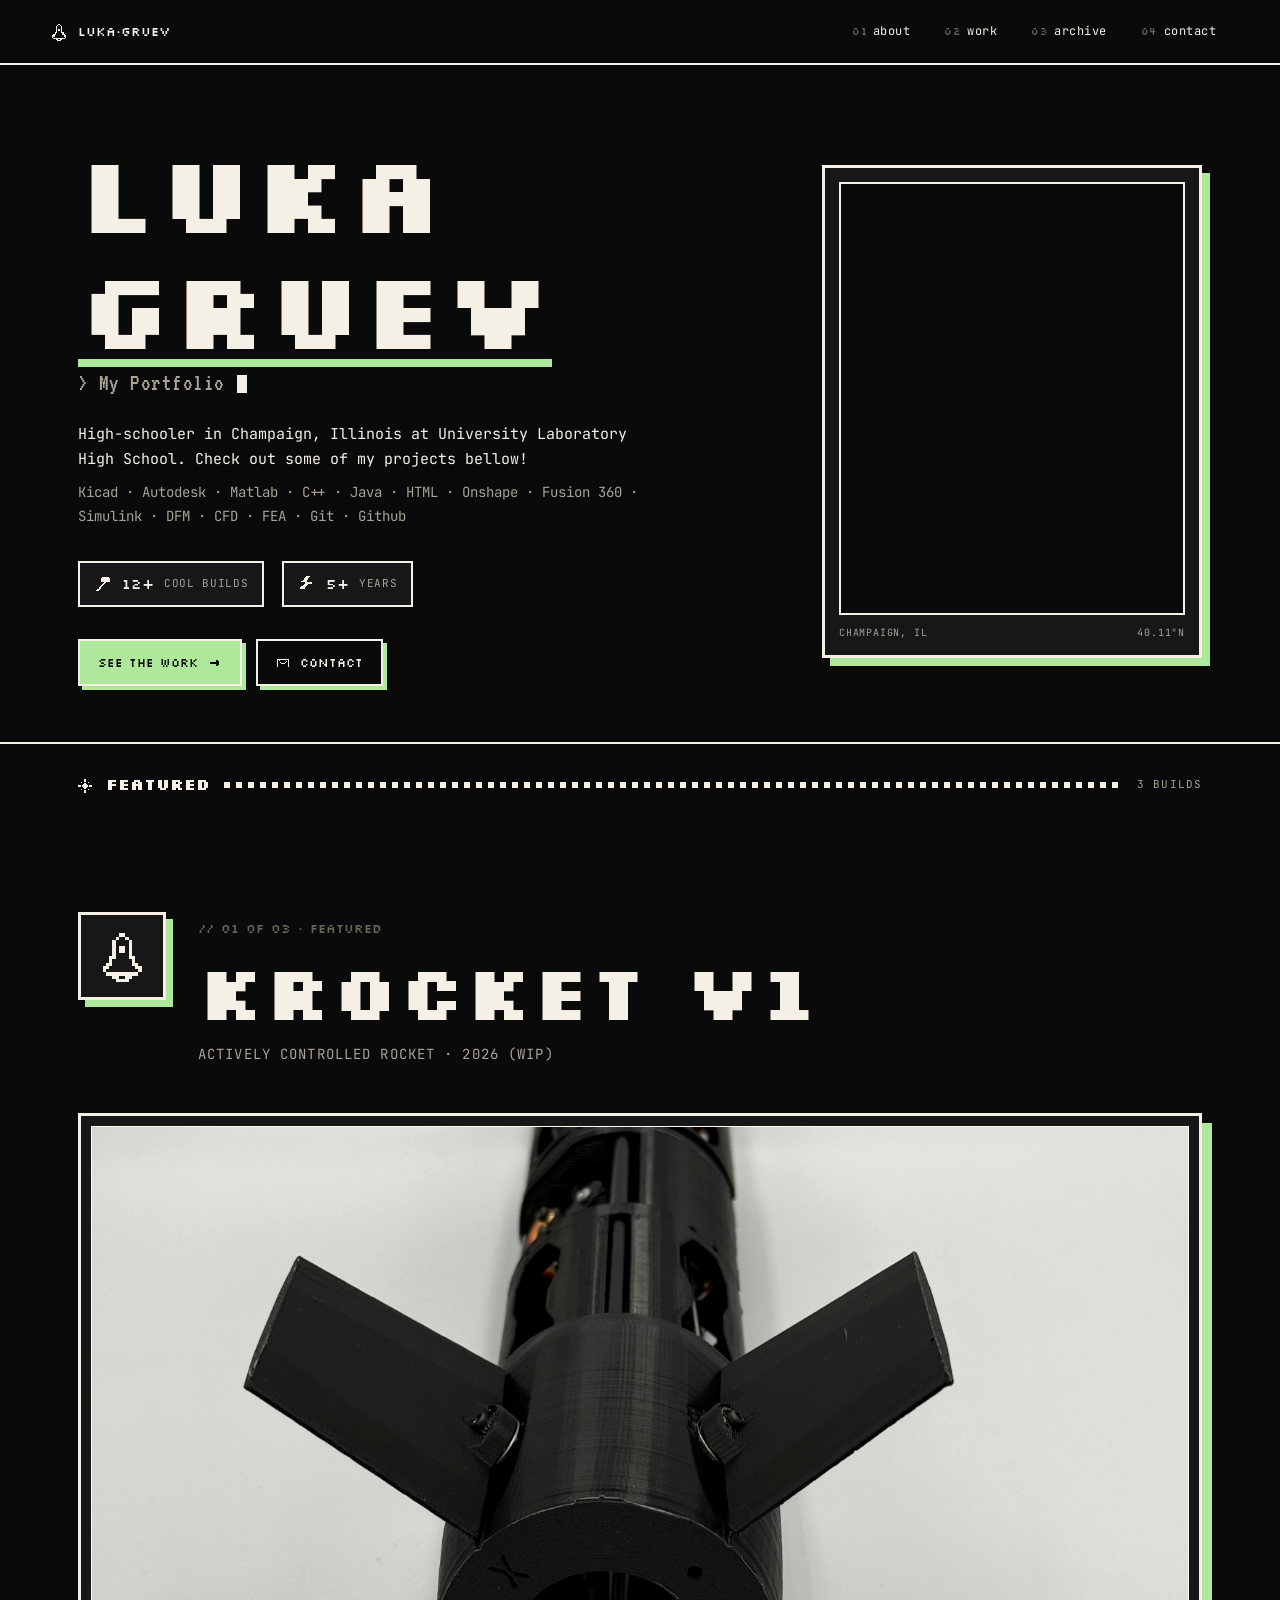
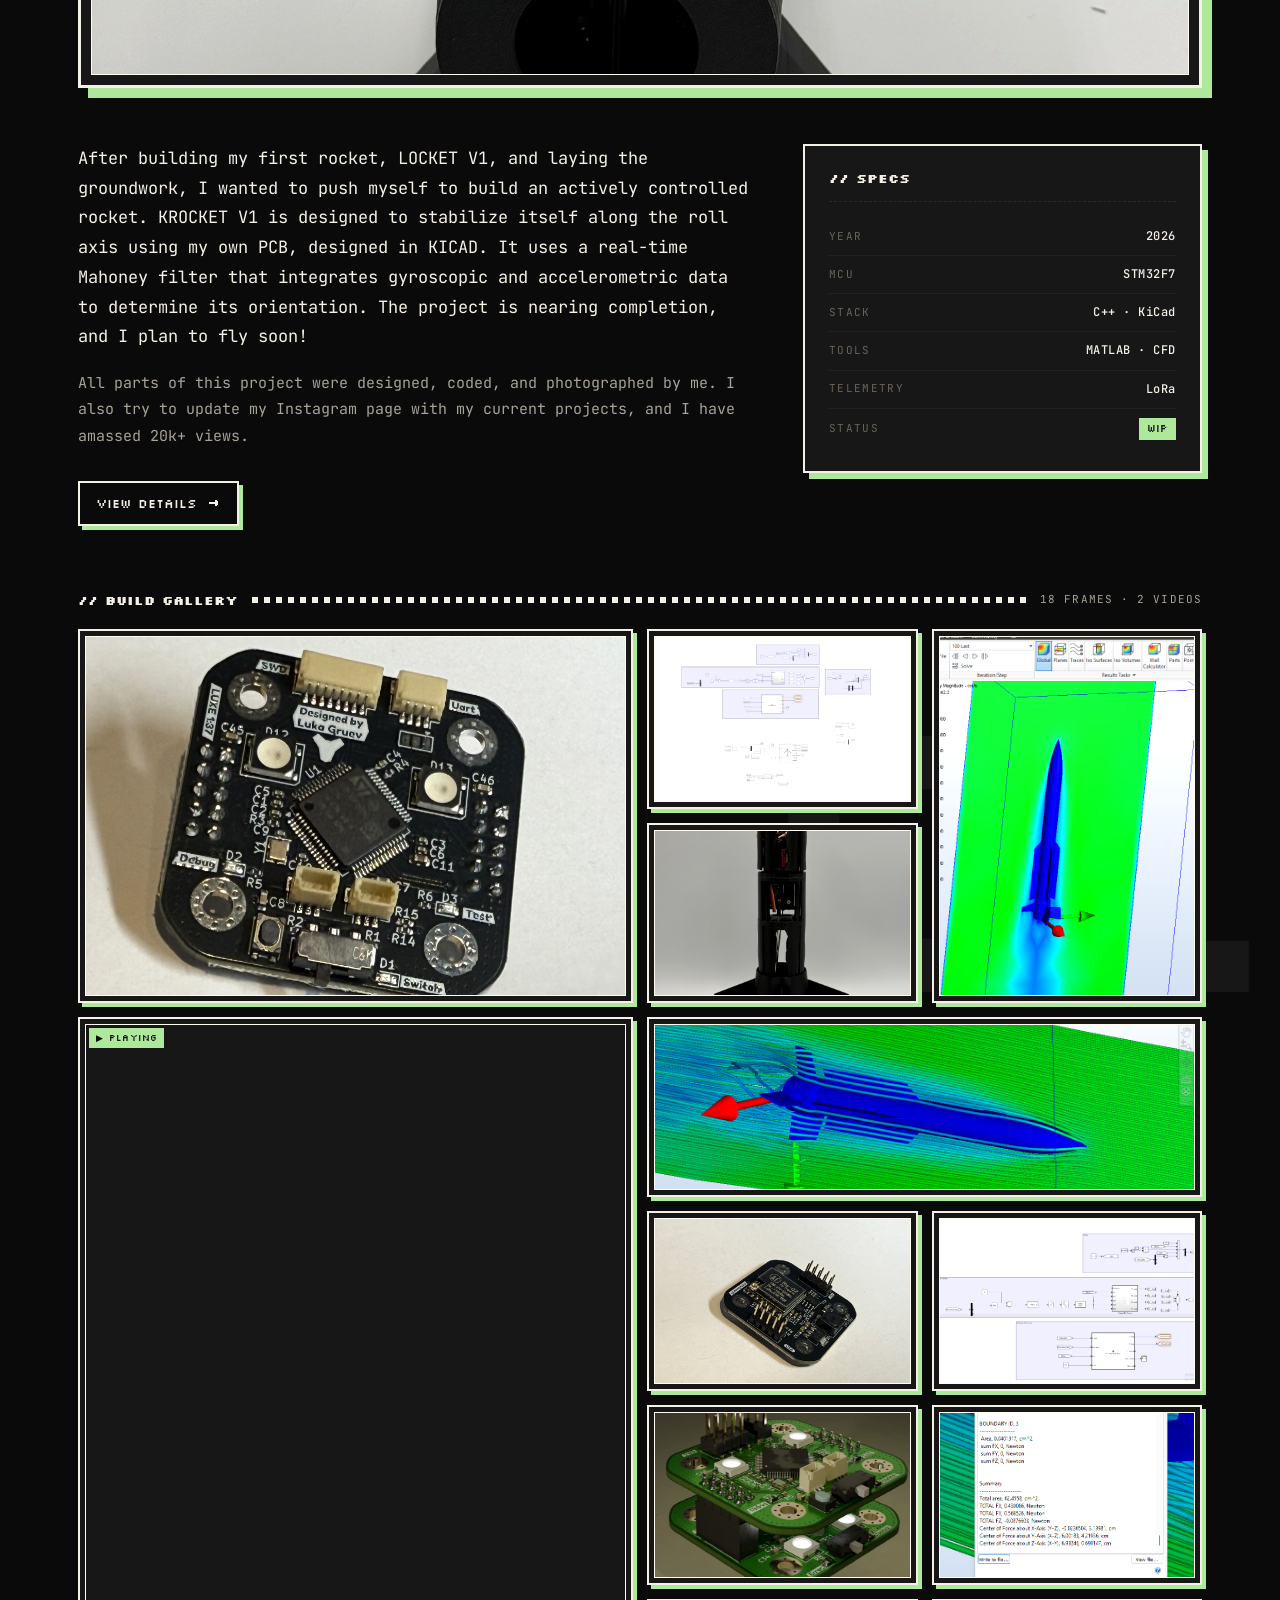
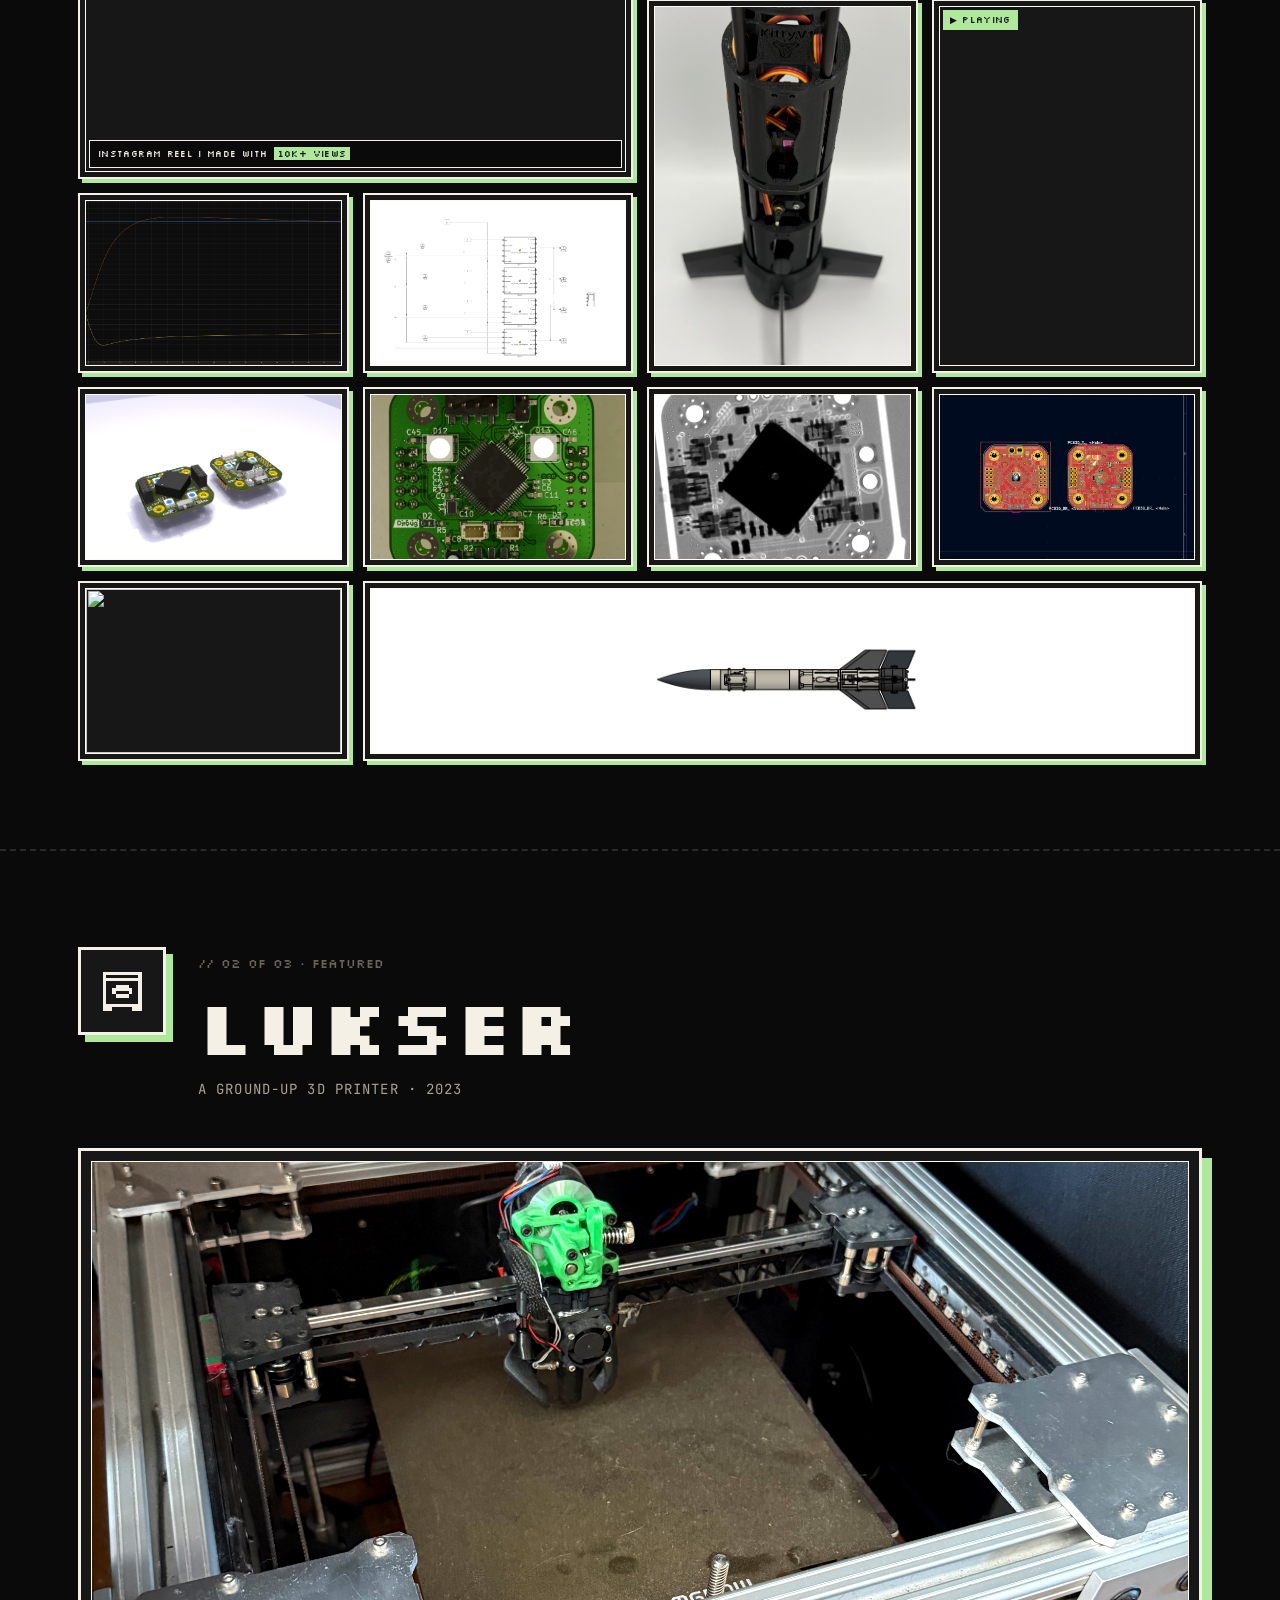
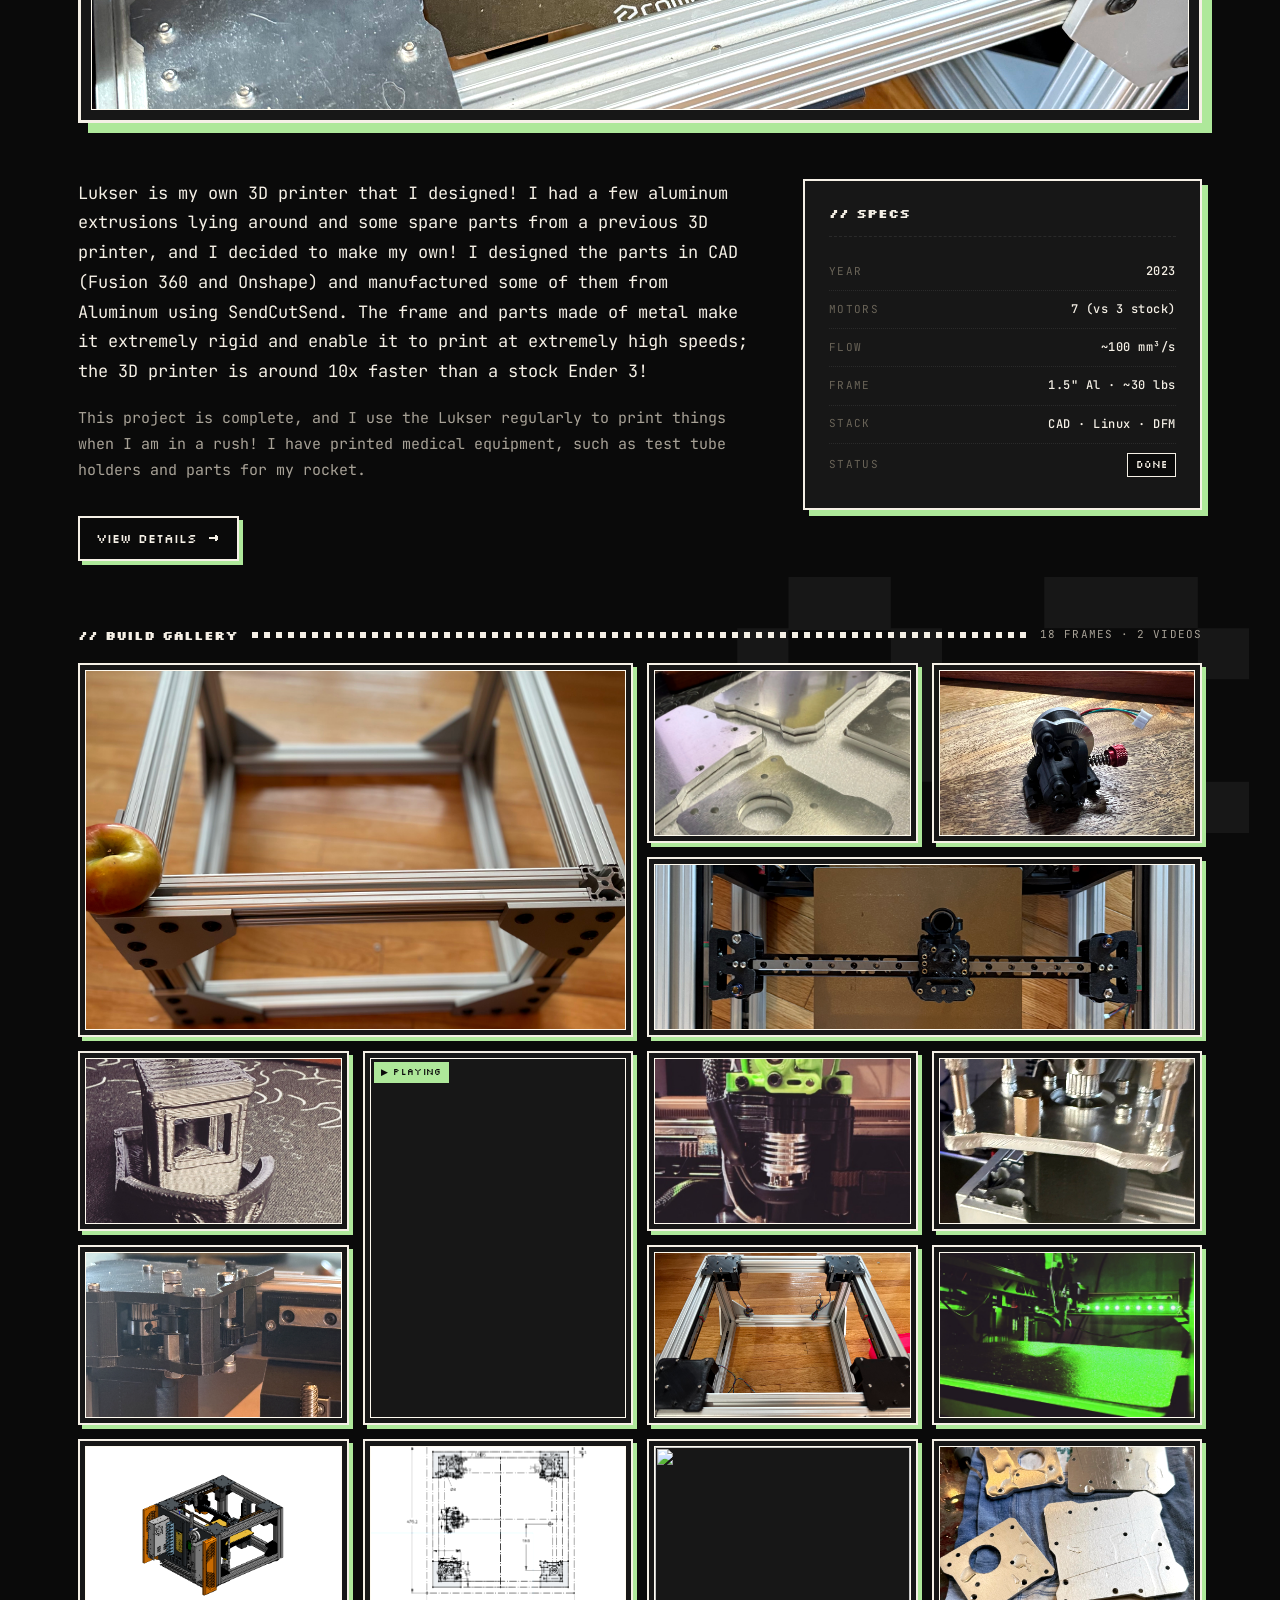
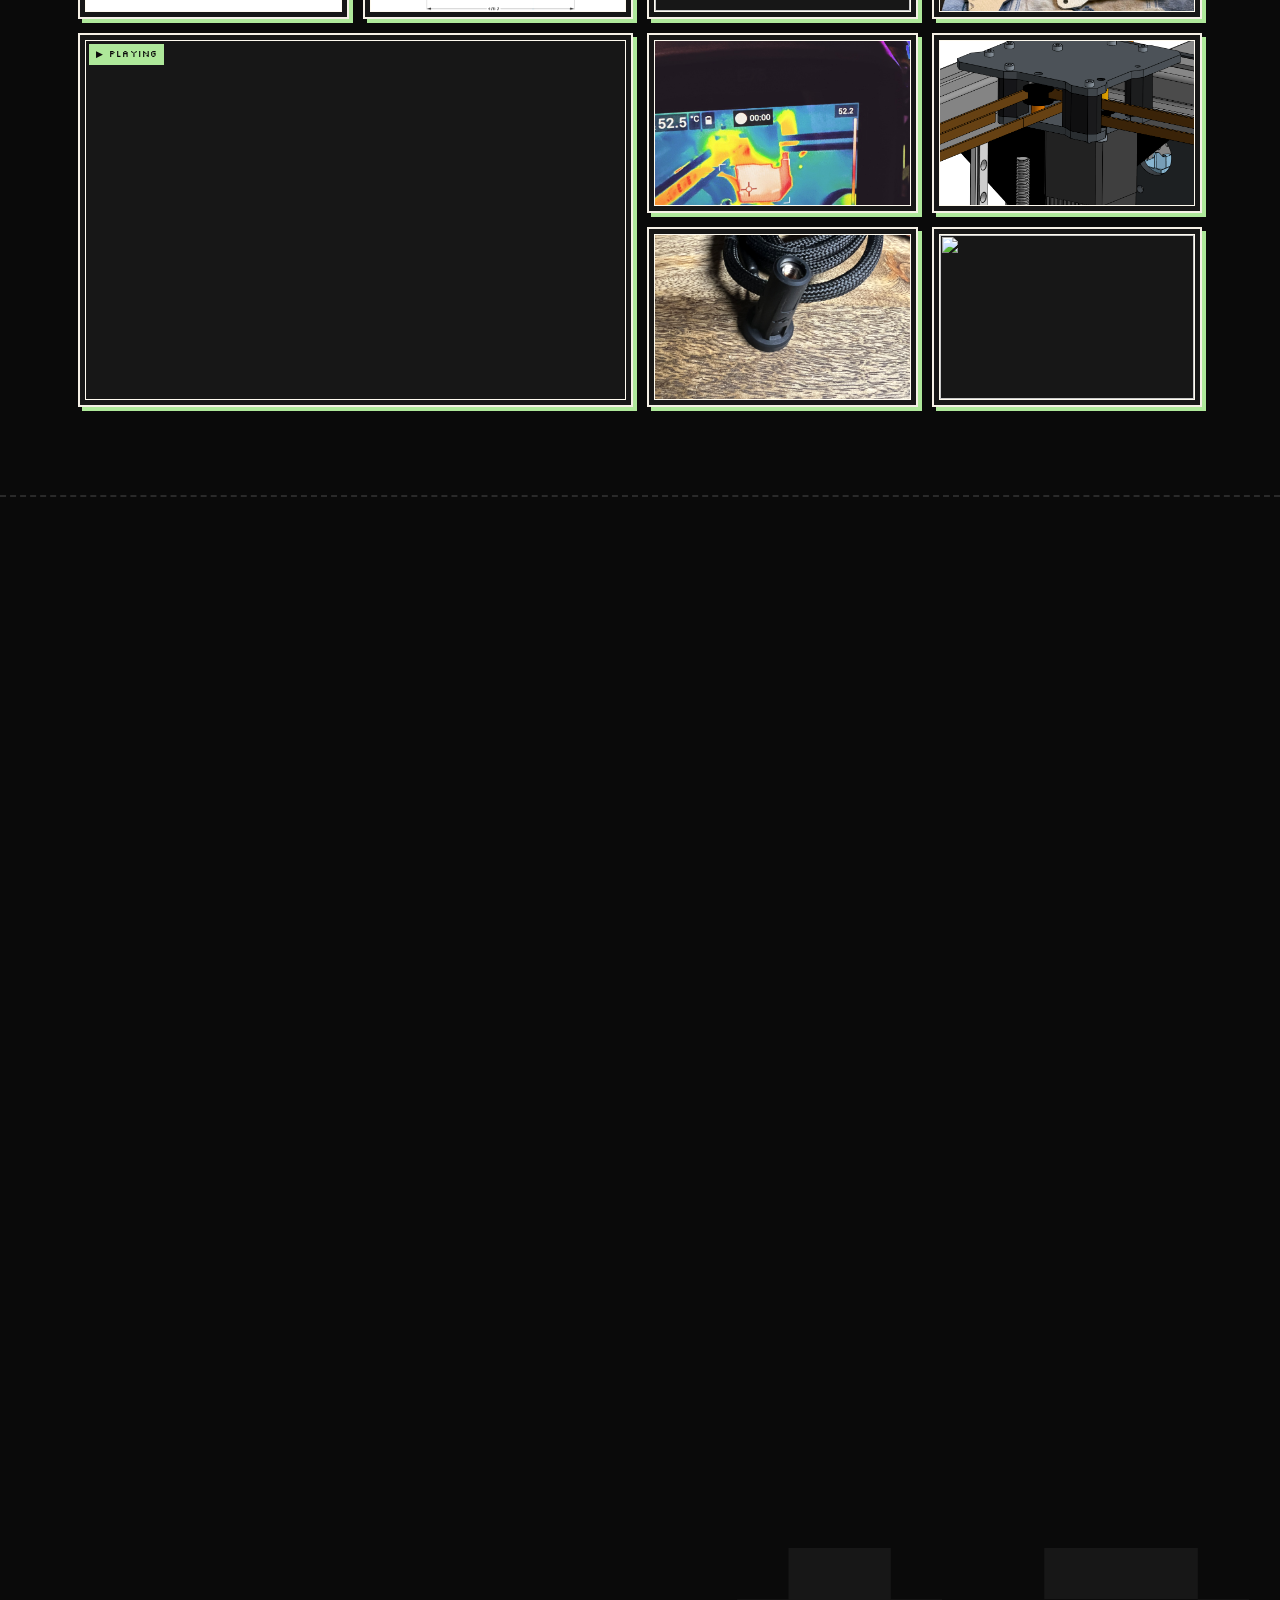
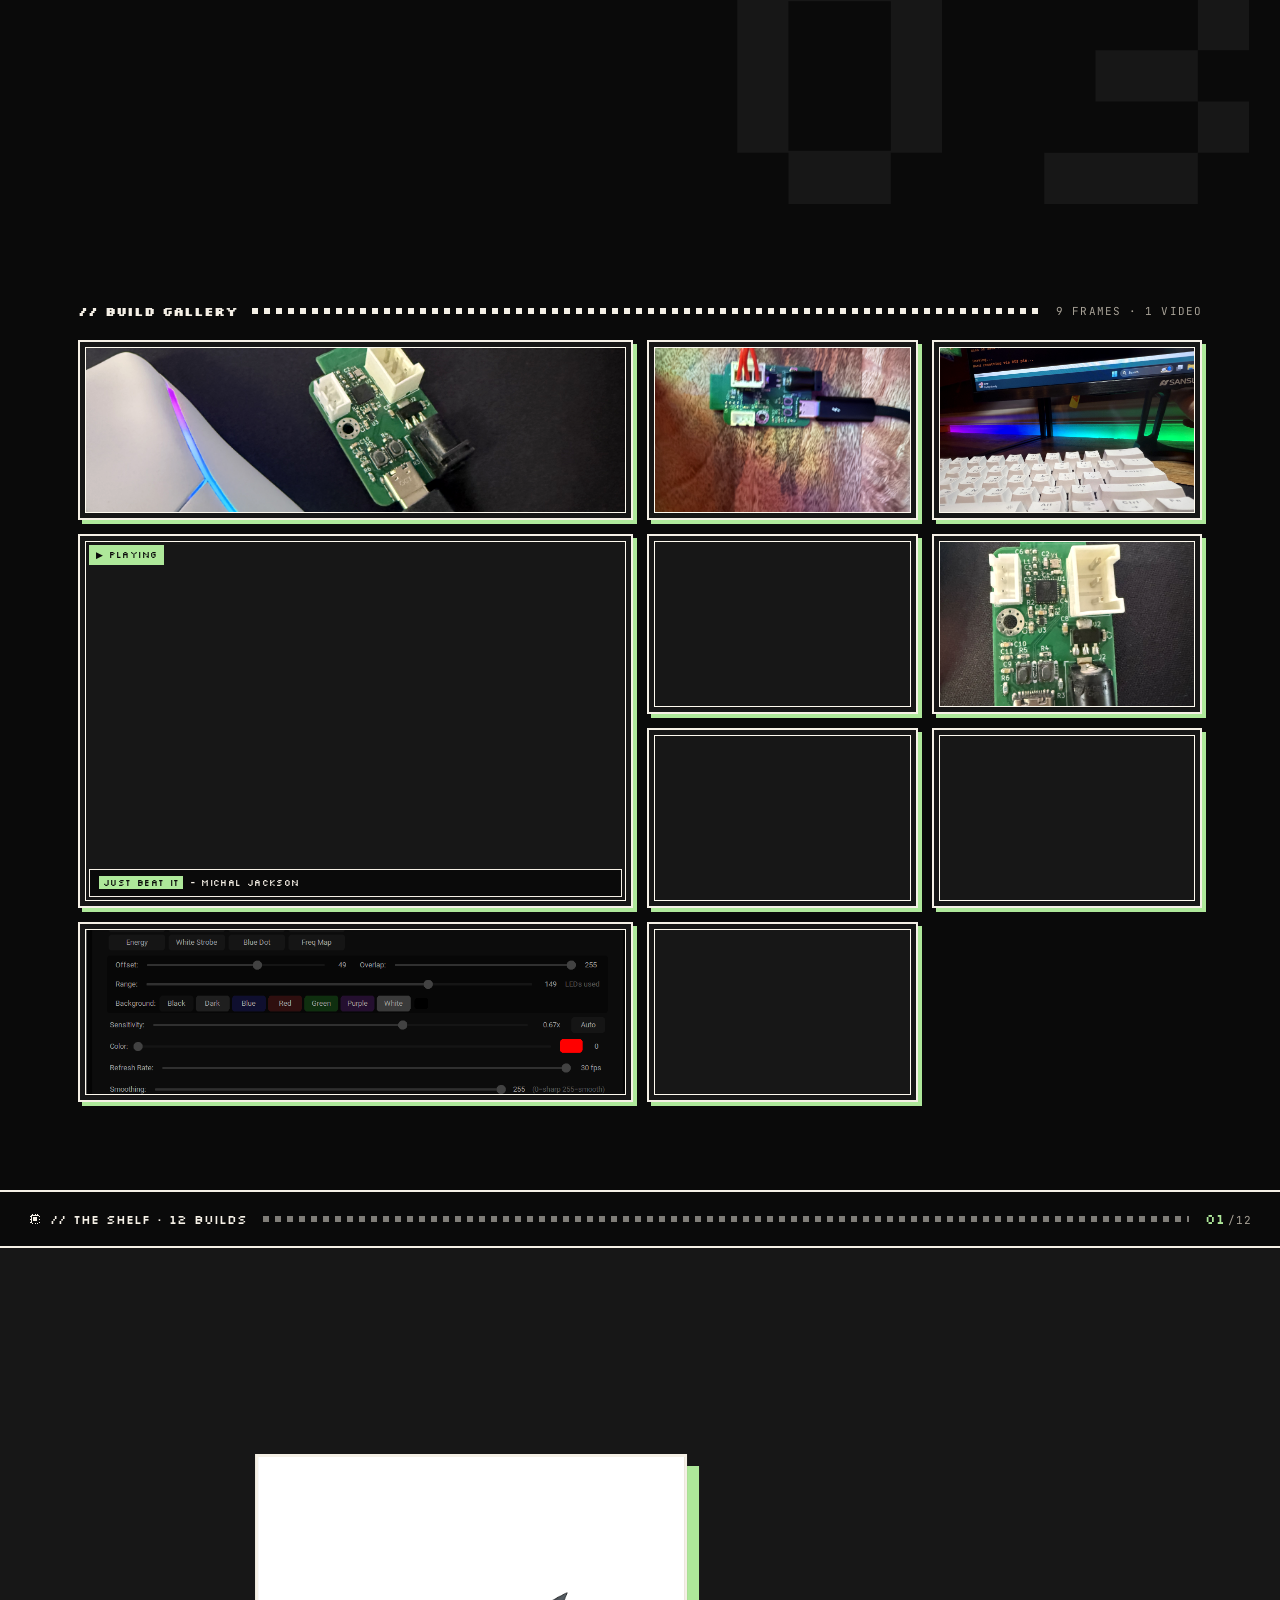
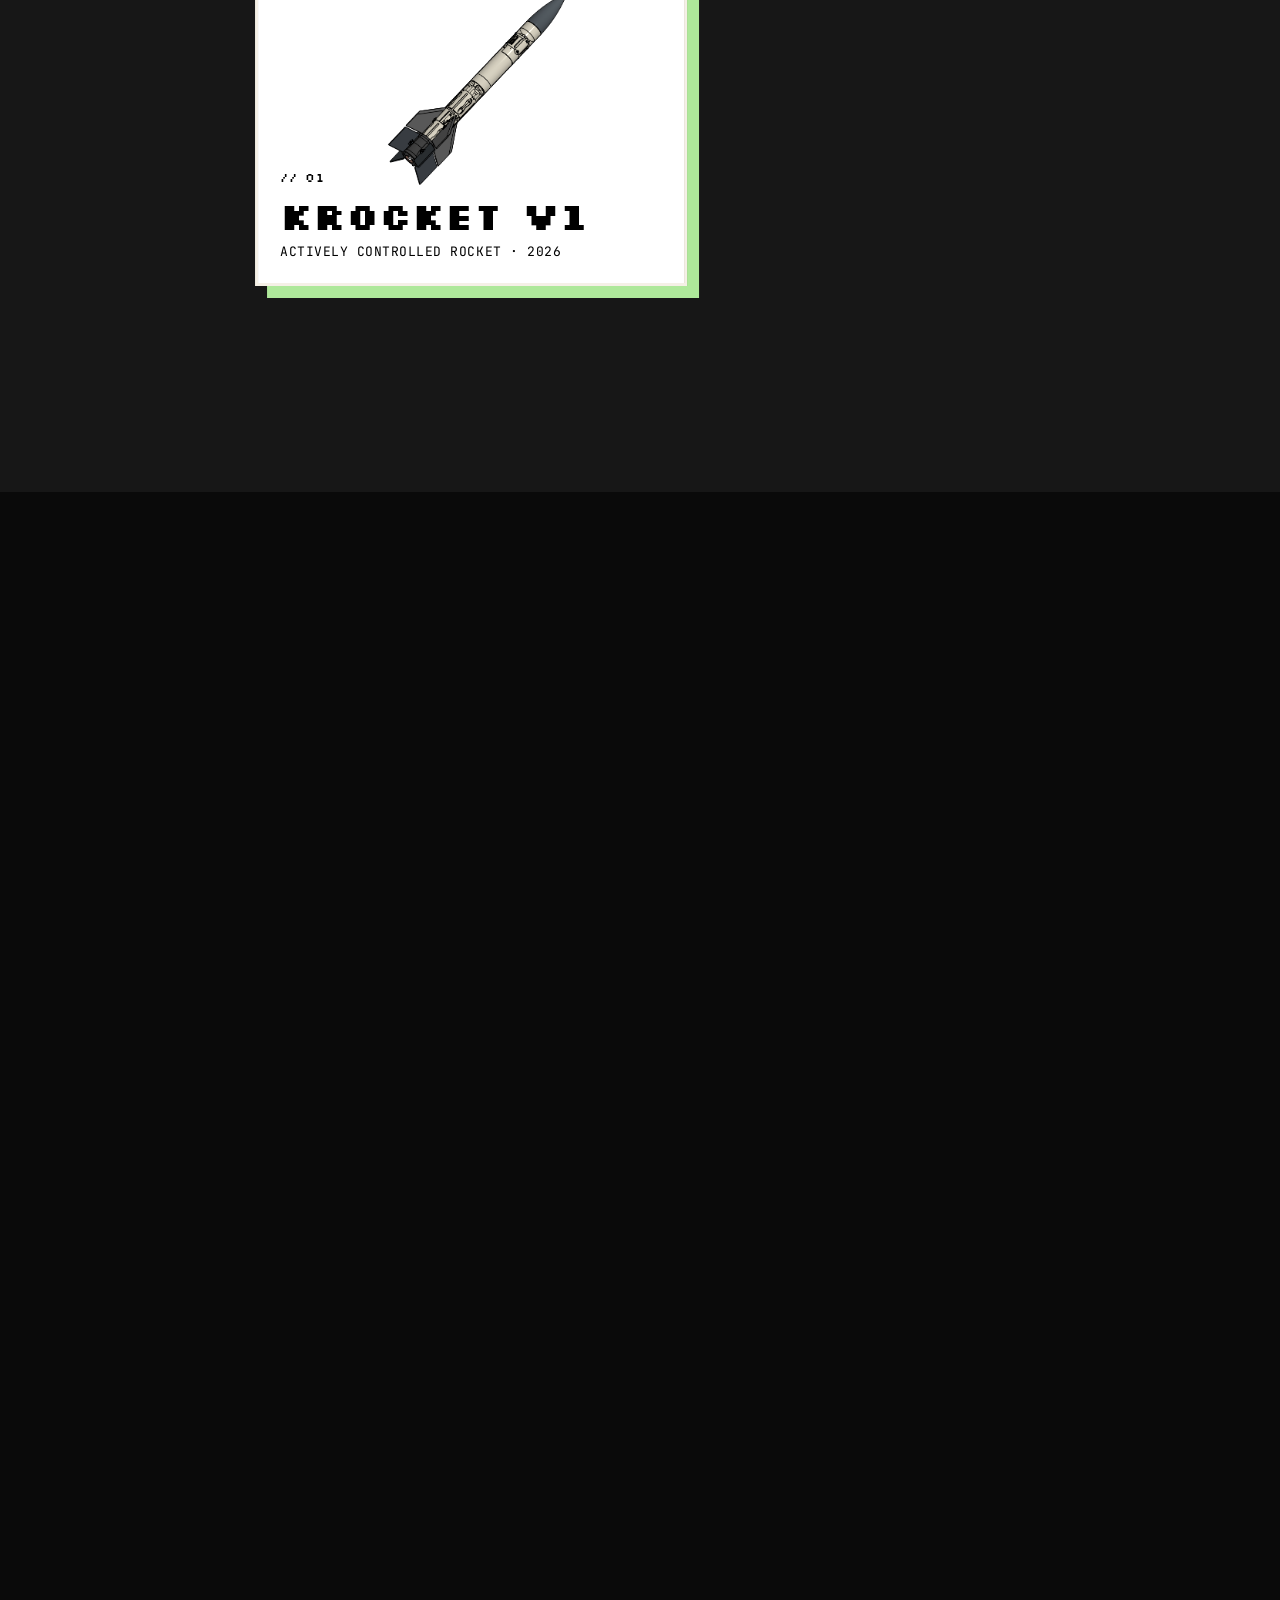
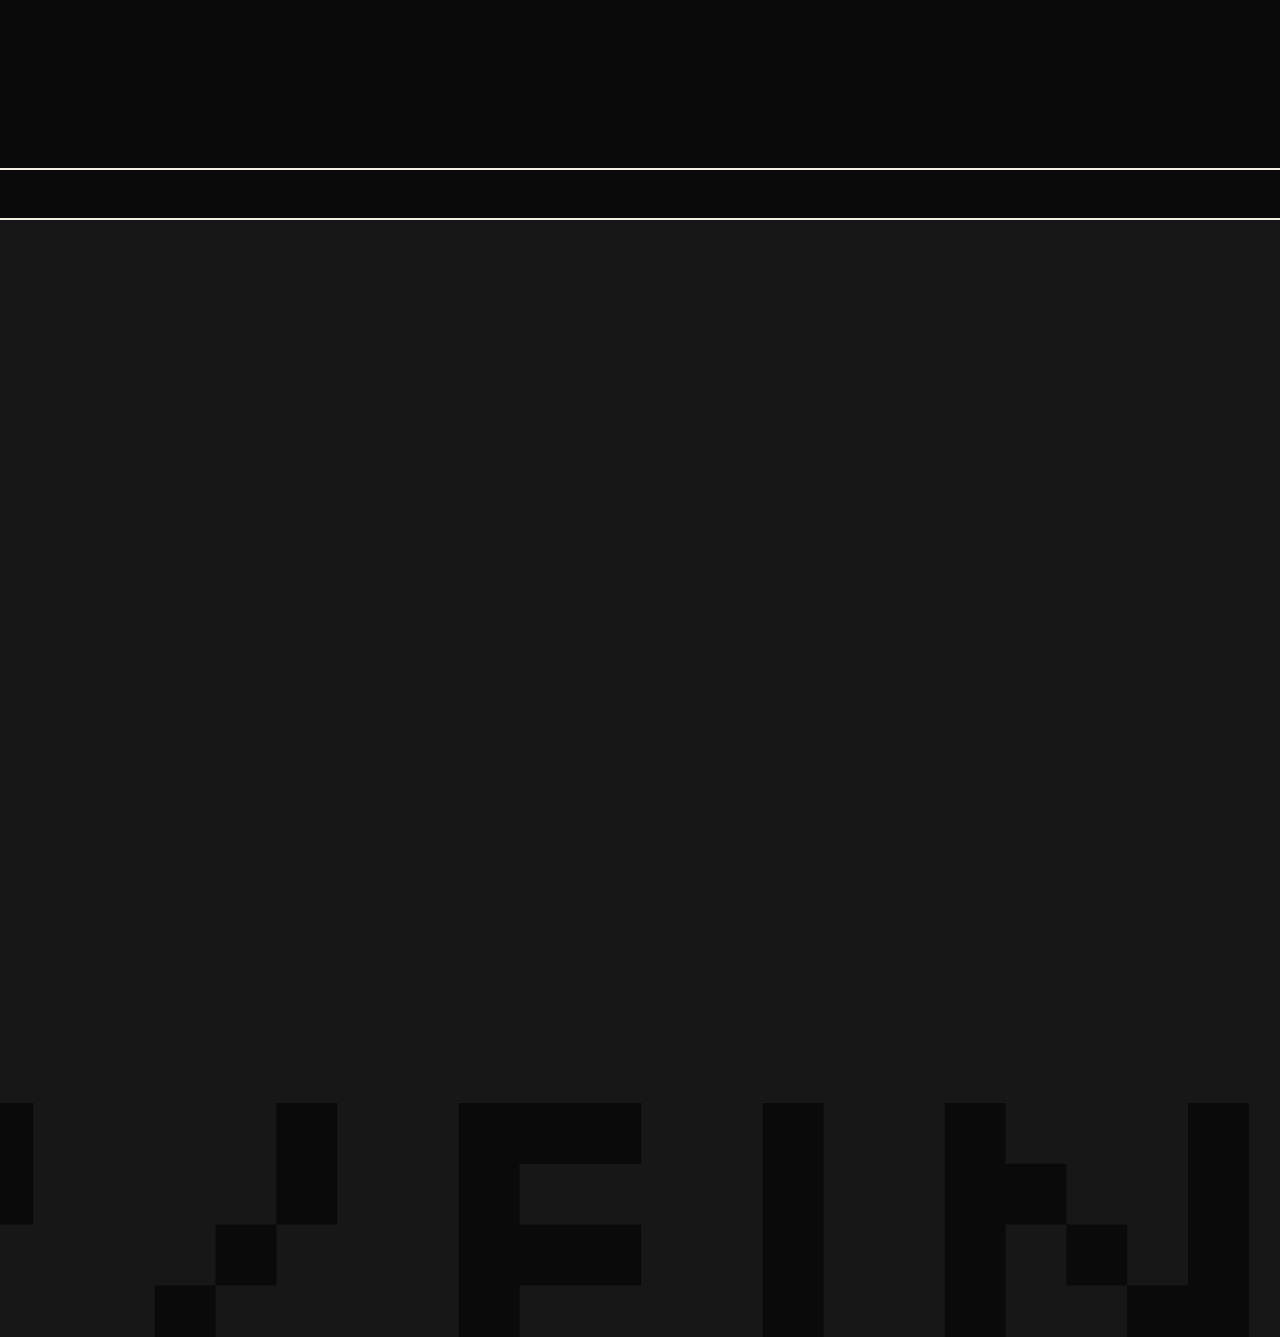
==== index.html @ 51879415 "text" ====
<!doctype html>
<html lang="en">
<head>
<meta charset="utf-8">
<meta name="viewport" content="width=device-width,initial-scale=1">
<title>LUKA GRUEV Selected Work</title>
<meta name="description" content="Selected hardware, software, and design work by Luka Gruev.">
<link rel="icon" type="image/svg+xml" href="data:image/svg+xml,%3Csvg xmlns='http://www.w3.org/2000/svg' viewBox='0 0 32 32'%3E%3Crect width='32' height='32' rx='6' fill='%230a0a0a'/%3E%3Ctext x='16' y='22' font-family='monospace' font-size='15' font-weight='800' fill='%23aee89a' text-anchor='middle' letter-spacing='-1'%3ELG%3C/text%3E%3C/svg%3E">
<link rel="preconnect" href="https://fonts.gstatic.com" crossorigin>
<link href="https://fonts.googleapis.com/css2?family=Silkscreen:wght@400;700&family=JetBrains+Mono:wght@400;500;700&family=VT323&display=swap" rel="stylesheet">
<style>
  :root{
    --bg:#0a0a0a;
    --bg-2:#171717;
    --bg-3:#202020;
    --ink:#f5f0e6;
    --ink-dim:#a8a297;
    --ink-mute:#6a6458;
    --rule:#2a2a2a;
    --green:#aee89a;
    --red:#d63a2f;
    --pixel:"Silkscreen", ui-monospace, monospace;
    --term:"VT323", ui-monospace, monospace;
    --mono:"JetBrains Mono", ui-monospace, SFMono-Regular, Menlo, monospace;
  }
  *{box-sizing:border-box;margin:0;padding:0}
  html,body{
    background:var(--bg);color:var(--ink);
    font-family:var(--mono);font-size:14px;line-height:1.6;
    -webkit-font-smoothing:antialiased;
    /* hide page scrollbar — scroll still works, just no visual track */
    scrollbar-width:none;
    -ms-overflow-style:none;
  }
  html::-webkit-scrollbar,
  body::-webkit-scrollbar{width:0;height:0;display:none}
  body{overflow-x:clip}
  a{color:inherit;text-decoration:none}
  img{display:block;max-width:100%;height:auto}
  ::selection{background:var(--green);color:var(--bg)}

  /* PIXEL ICON BASE */
  .px{display:inline-block;width:1em;height:1em;fill:currentColor;vertical-align:-.18em;shape-rendering:crispEdges}

  /* layout */
  .wrap{max-width:1180px;margin:0 auto;padding:0 28px}

  /* ============ TOP NAV ============ */
  .nav{
    position:sticky;top:0;z-index:40;background:var(--bg);
    border-bottom:2px solid var(--ink);
  }
  .nav-inner{display:flex;justify-content:space-between;align-items:center;padding:14px 0;gap:24px}
  .logo{display:flex;align-items:center;gap:10px;font-family:var(--pixel);font-size:13px;letter-spacing:0;color:var(--ink)}
  .logo .px{width:18px;height:18px}
  .nav ul{list-style:none;display:flex;gap:6px;align-items:center;flex-wrap:wrap}
  .nav ul a{
    display:inline-block;padding:6px 12px;font-family:var(--mono);font-size:12px;
    letter-spacing:.04em;color:var(--ink);border:2px solid transparent;
    transition:border-color .12s, background .12s;
  }
  .nav ul a:hover{border-color:var(--ink);background:var(--bg-2)}
  .nav ul a .num{font-family:var(--pixel);font-size:10px;color:var(--ink-mute);margin-right:6px}

  /* ============ HERO ============ */
  .hero{padding:72px 0 56px;border-bottom:2px solid var(--ink)}
  .hero-grid{display:grid;grid-template-columns:1.4fr 1fr;gap:64px;align-items:center}
  .eyebrow{
    display:inline-flex;align-items:center;gap:10px;font-family:var(--pixel);
    font-size:11px;letter-spacing:0;color:var(--ink-dim);margin-bottom:24px;
    padding:6px 10px;background:var(--bg-2);border:2px solid var(--ink);
  }
  .eyebrow .blink{display:inline-block;width:8px;height:8px;background:var(--red);animation:blink 1s steps(2) infinite}
  @keyframes blink{50%{opacity:0}}

  h1.name{
    font-family:var(--pixel);font-weight:700;
    font-size:clamp(48px,9vw,108px);line-height:1;letter-spacing:0;
    color:var(--ink);margin-bottom:8px;
  }
  h1.name .row{display:block}
  h1.name .row + .row{margin-top:8px}
  h1.name .accent{color:var(--ink);position:relative;display:inline-block}
  h1.name .accent::after{
    content:"";position:absolute;left:0;right:0;bottom:-6px;height:8px;
    background:var(--green);z-index:-1;
  }
  .hero-tag{
    font-family:var(--term);font-size:24px;line-height:1.2;color:var(--ink-dim);
    margin-top:6px;letter-spacing:.02em;
  }
  .hero-tag .cursor{display:inline-block;width:10px;height:18px;background:var(--ink);margin-left:2px;vertical-align:-3px;animation:blink 1s steps(2) infinite}

  .hero-lede{font-size:15px;line-height:1.7;margin-top:24px;max-width:560px;color:var(--ink)}
  .hero-lede.s{color:var(--ink-dim);margin-top:8px;font-size:14px}

  .hero-stats{display:flex;gap:18px;margin-top:32px;flex-wrap:wrap}
  .stat{display:flex;align-items:center;gap:10px;padding:10px 14px;background:var(--bg-2);border:2px solid var(--ink)}
  .stat .px{width:18px;height:18px;color:var(--ink)}
  .stat .n{font-family:var(--pixel);font-size:14px;color:var(--ink)}
  .stat .l{font-family:var(--mono);font-size:11px;color:var(--ink-dim);letter-spacing:.06em;text-transform:uppercase}

  .cta-row{display:flex;gap:14px;margin-top:32px;flex-wrap:wrap}
  .btn{
    position:relative;display:inline-flex;align-items:center;gap:10px;
    padding:12px 18px;font-family:var(--pixel);font-size:12px;letter-spacing:0;
    color:var(--ink);background:var(--bg);border:2px solid var(--ink);
    cursor:pointer;transition:transform .08s, box-shadow .08s;
    box-shadow:4px 4px 0 var(--green);
  }
  .btn:hover{transform:translate(-1px,-1px);box-shadow:5px 5px 0 var(--green)}
  .btn:active{transform:translate(2px,2px);box-shadow:2px 2px 0 var(--green)}
  .btn.fill{background:var(--green);color:var(--bg)}
  .btn .px{width:14px;height:14px}

  /* portrait */
  .portrait{
    position:relative;justify-self:end;width:100%;max-width:380px;
    border:3px solid var(--ink);background:var(--bg-2);padding:14px;
    box-shadow:8px 8px 0 var(--green);
  }
  .portrait-inner{
    position:relative;
    width:100%;aspect-ratio:4/5;
    border:2px solid var(--ink);
    overflow:hidden;
    background:var(--bg);
  }
  .portrait img{
    width:100%;height:100%;object-fit:cover;
    image-rendering:auto;
    display:block;
    filter:contrast(1.05) brightness(1.02);
    transform:translate3d(0,0,0) scale(1.12);
    transform-origin:center;
    will-change:transform;
  }
  .portrait .tag{
    position:absolute;top:-12px;left:14px;background:var(--ink);color:var(--bg);
    font-family:var(--pixel);font-size:10px;padding:4px 10px;letter-spacing:0;
  }
  .portrait .meta{
    margin-top:10px;display:flex;justify-content:space-between;
    font-family:var(--mono);font-size:10px;color:var(--ink-dim);letter-spacing:.08em;text-transform:uppercase;
  }

  /* ============ DIVIDER ============ */
  .div-row{display:flex;align-items:center;gap:14px;padding:28px 0 18px}
  .div-row h2{font-family:var(--pixel);font-size:16px;letter-spacing:0;color:var(--ink);text-transform:uppercase}
  .div-row .dots{flex:1;height:6px;background-image:repeating-linear-gradient(to right, var(--ink) 0 6px, transparent 6px 12px);}
  .div-row .count{font-family:var(--mono);font-size:11px;color:var(--ink-dim);letter-spacing:.1em;text-transform:uppercase}

  /* ============ FEATURED — DEDICATED SECTIONS ============ */
  .feat{
    position:relative;padding:96px 0 88px;border-bottom:2px dashed var(--rule);
    overflow:hidden;
  }
  .feat:last-of-type{border-bottom:none}
  /* huge background numeral */
  .feat::before{
    content:attr(data-num);
    position:absolute;top:50%;right:-20px;transform:translateY(-50%);
    font-family:var(--pixel);font-size:clamp(220px, 32vw, 460px);line-height:.85;
    color:var(--bg-2);letter-spacing:0;pointer-events:none;user-select:none;z-index:0;
  }
  .feat .wrap{position:relative;z-index:1}

  /* HEADER: icon + title group */
  .feat-head{display:flex;gap:32px;align-items:flex-start;margin-bottom:48px}
  .feat-icon{
    flex:0 0 auto;width:88px;height:88px;
    background:var(--bg-2);border:3px solid var(--ink);
    display:grid;place-items:center;color:var(--ink);
    box-shadow:7px 7px 0 var(--green);
  }
  .feat-icon .px{width:52px;height:52px}
  .feat-titles{padding-top:6px}
  .feat-num{font-family:var(--pixel);font-size:13px;color:var(--ink-mute);letter-spacing:0;margin-bottom:14px}
  .feat-title{
    font-family:var(--pixel);font-size:clamp(44px, 6.5vw, 76px);
    letter-spacing:0;color:var(--ink);line-height:1;margin-bottom:14px;
  }
  .feat-sub{font-family:var(--mono);font-size:14px;color:var(--ink-dim);letter-spacing:.08em;text-transform:uppercase}

  /* IMAGE: full-width hero */
  .feat-image{
    position:relative;border:3px solid var(--ink);padding:10px;background:var(--bg-2);
    box-shadow:10px 10px 0 var(--green);margin-bottom:56px;
  }
  .feat-image img,
  .feat-image video{
    width:100%;aspect-ratio:16/8;object-fit:cover;display:block;
    border:1px solid var(--ink);filter:contrast(1.05) brightness(1.02);
  }
  .feat-image .cap{
    margin-top:10px;font-family:var(--mono);font-size:11px;color:var(--ink-dim);
    letter-spacing:.1em;text-transform:uppercase;
    display:flex;justify-content:space-between;align-items:center;
  }

  /* BODY: copy + meta panel */
  .feat-body{display:grid;grid-template-columns:1.7fr 1fr;gap:48px;align-items:start}
  .feat-copy p{font-size:17px;line-height:1.75;color:var(--ink);margin-bottom:18px}
  .feat-copy p.s{color:var(--ink-dim);font-size:15px}
  .feat-link{
    display:inline-flex;align-items:center;gap:10px;margin-top:14px;
    font-family:var(--pixel);font-size:13px;color:var(--ink);
    padding:10px 16px;background:var(--bg);border:2.5px solid var(--ink);
    box-shadow:4px 4px 0 var(--green);
    transition:transform .08s, box-shadow .08s, background .12s, color .12s;
  }
  .feat-link:hover{transform:translate(-1px,-1px);box-shadow:5px 5px 0 var(--green);background:var(--green);color:var(--bg)}
  .feat-link .px{width:14px;height:14px}

  /* META PANEL */
  .feat-meta-panel{
    background:var(--bg-2);border:2.5px solid var(--ink);padding:22px 24px;
    box-shadow:6px 6px 0 var(--green);
  }
  .feat-meta-panel h4{
    font-family:var(--pixel);font-size:13px;letter-spacing:0;color:var(--ink);
    margin-bottom:16px;padding-bottom:12px;border-bottom:1.5px dashed var(--rule);
  }
  .feat-meta-panel ul{list-style:none}
  .feat-meta-panel li{
    display:flex;justify-content:space-between;align-items:center;
    padding:9px 0;font-family:var(--mono);font-size:12px;letter-spacing:.04em;
    border-bottom:1px dotted var(--rule);
  }
  .feat-meta-panel li:last-child{border-bottom:none}
  .feat-meta-panel li span{color:var(--ink-mute);text-transform:uppercase;letter-spacing:.12em;font-size:11px}
  .feat-meta-panel li strong{color:var(--ink);font-weight:500}
  .feat-meta-panel li strong.wip{
    background:var(--green);color:var(--bg);
    font-family:var(--pixel);font-size:10px;
    padding:3px 8px;letter-spacing:0;
  }
  .feat-meta-panel li strong.done{
    background:var(--bg);color:var(--ink);border:1px solid var(--ink);
    font-family:var(--pixel);font-size:10px;
    padding:3px 8px;letter-spacing:0;
  }

  /* ============ FEATURED PROJECT BUILD GALLERY ============ */
  .gallery-section{margin-top:64px}
  .gallery-head{
    display:flex;align-items:center;gap:14px;padding-bottom:18px;
  }
  .gallery-head h4{
    font-family:var(--pixel);font-size:13px;letter-spacing:0;color:var(--ink);text-transform:uppercase;
  }
  .gallery-head .dots{
    flex:1;height:6px;
    background-image:repeating-linear-gradient(to right, var(--ink) 0 6px, transparent 6px 12px);
  }
  .gallery-head .count{
    font-family:var(--mono);font-size:11px;color:var(--ink-dim);
    letter-spacing:.1em;text-transform:uppercase;
  }

  .gallery-grid{
    display:grid;
    grid-template-columns:repeat(4, 1fr);
    grid-auto-rows:180px;
    grid-auto-flow:dense;
    gap:14px;
  }
  .gallery-grid figure{
    position:relative;
    border:2px solid var(--ink);padding:5px;background:var(--bg-2);
    box-shadow:4px 4px 0 var(--green);
    overflow:hidden;
    transition:transform .15s, box-shadow .15s;
  }
  .gallery-grid figure:hover{
    transform:translate(-2px,-2px);
    box-shadow:6px 6px 0 var(--green);
    z-index:2;
  }
  .gallery-grid figure img,
  .gallery-grid figure video{
    width:100%;height:100%;object-fit:cover;display:block;
    border:1px solid var(--ink);
    filter:contrast(1.05) brightness(1.02);
    cursor:zoom-in;
  }
  .gallery-grid figure.huge{grid-column:span 2;grid-row:span 2}
  .gallery-grid figure.wide{grid-column:span 2}
  .gallery-grid figure.tall{grid-row:span 2}
  .gallery-grid figure.video::before{
    content:"▶ PLAYING";
    position:absolute;top:9px;left:9px;z-index:3;
    font-family:var(--pixel);font-size:9px;letter-spacing:.04em;
    color:var(--bg);background:var(--green);
    padding:3px 7px;
    pointer-events:none;
  }
  .gallery-grid figure figcaption.vid-cap{
    position:absolute;bottom:9px;left:9px;right:9px;z-index:3;
    font-family:var(--pixel);font-size:9px;letter-spacing:.04em;line-height:1.5;
    color:var(--ink);background:var(--bg);
    border:1px solid var(--ink);
    padding:6px 8px;text-transform:uppercase;
    pointer-events:none;
  }
  .gallery-grid figure figcaption.vid-cap mark{
    color:var(--bg);background:var(--green);
    padding:1px 4px;margin:0 1px;
    font-weight:400;
  }
  @media (max-width: 900px){
    .gallery-grid{grid-template-columns:repeat(3, 1fr);grid-auto-rows:160px}
  }
  @media (max-width: 600px){
    .gallery-grid{grid-template-columns:repeat(2, 1fr);grid-auto-rows:140px;gap:10px}
    .gallery-grid figure.huge{grid-column:span 2;grid-row:span 2}
    .gallery-grid figure.wide{grid-column:span 2}
  }

  /* ============ TEXT SHUFFLE REVEAL ============ */
  /* The .type marker only reserves space; the JS shuffles characters in
     place when the element scrolls into view. No cursor — the shuffle
     motion itself signals "still resolving". */
  .type{position:relative}

  /* ============ FADE-UP REVEAL (every other element) ============ */
  .fx{
    opacity:0;transform:translateY(14px);
    transition:opacity .36s ease-out, transform .36s ease-out;
    will-change:opacity, transform;
  }
  .fx.in{opacity:1;transform:none}
  @media (prefers-reduced-motion: reduce){
    .fx{opacity:1;transform:none;transition:none}
  }

  /* ============ MORE PROJECTS ============ */
  .grid-9{display:grid;grid-template-columns:repeat(3,1fr);gap:18px;margin-top:8px}
  .card{
    position:relative;background:var(--bg-2);border:2px solid var(--ink);
    padding:18px;display:flex;flex-direction:column;gap:10px;
    transition:transform .12s, box-shadow .12s;
    box-shadow:4px 4px 0 var(--green);
  }
  .card:hover{transform:translate(-2px,-2px);box-shadow:6px 6px 0 var(--green);background:var(--bg-3)}
  .card .head{display:flex;align-items:center;gap:12px}
  .card .ico{
    width:36px;height:36px;background:var(--bg);border:2px solid var(--ink);
    display:grid;place-items:center;flex:0 0 auto;
  }
  .card .ico .px{width:22px;height:22px}
  .card .id{font-family:var(--pixel);font-size:10px;color:var(--ink-mute);letter-spacing:0}
  .card h3{font-family:var(--pixel);font-size:18px;letter-spacing:0;color:var(--ink);line-height:1}
  .card .desc{font-size:13px;line-height:1.55;color:var(--ink-dim);min-height:60px}
  .card .meta{
    display:flex;justify-content:space-between;align-items:center;
    margin-top:auto;padding-top:12px;border-top:2px dotted var(--rule);
    font-family:var(--mono);font-size:10px;letter-spacing:.08em;text-transform:uppercase;color:var(--ink-mute);
  }
  .card .arrow{font-family:var(--pixel);font-size:12px;color:var(--ink)}

  /* ============ FOOTER ============ */
  .foot{
    position:relative;overflow:hidden;
    margin-top:48px;border-top:2px solid var(--ink);
    padding:clamp(96px,14vh,180px) 0 56px;
    background:var(--bg-2);
    min-height:100vh;
    min-height:100dvh;
    display:flex;flex-direction:column;
  }
  /* giant background sigil — same trick as .feat::before */
  .foot::before{
    content:"//FIN";
    position:absolute;bottom:-0.18em;right:-30px;
    font-family:var(--pixel);font-size:clamp(220px,38vw,560px);line-height:.85;
    color:var(--bg);letter-spacing:0;pointer-events:none;user-select:none;z-index:1;
  }
  .foot .wrap{position:relative;z-index:2;flex:1;display:flex;flex-direction:column}

  /* ============ SHOWCASE — scroll-hijacked horizontal shelf ============ */
  .showcase{
    position:relative;
    height:calc(var(--slides,12) * 35vh);
    background:var(--bg);
    border-top:2px solid var(--ink);
    border-bottom:2px solid var(--ink);
  }
  .showcase-sticky{
    position:sticky;top:0;
    height:100vh;
    display:grid;grid-template-rows:auto 1fr auto;
    overflow:hidden;
    background:var(--bg-2);
  }
  .showcase-head{
    display:flex;align-items:center;gap:16px;
    padding:16px 28px;
    border-bottom:2px solid var(--ink);
    background:var(--bg);
    font-family:var(--pixel);font-size:13px;
    color:var(--ink);letter-spacing:0;
  }
  .showcase-head .label{display:inline-flex;align-items:center;gap:8px}
  .showcase-head .rule{
    flex:1;height:6px;
    background-image:repeating-linear-gradient(to right, var(--ink) 0 6px, transparent 6px 12px);
    opacity:.5;
  }
  .showcase-head .pages{
    color:var(--ink-dim);font-family:var(--mono);
    font-size:11px;letter-spacing:.08em;text-transform:uppercase;
  }
  .showcase-head .pages .cur{color:var(--green);font-family:var(--pixel);font-size:14px;margin-right:2px}
  .showcase-track{
    position:relative;
    width:100%;height:100%;
  }
  /* Each slide locks at its own X-position based on --idx (0..11), set by JS.
     Spread is centered on viewport: leftmost slide at -X, rightmost at +X.
     Z-index ramps with --idx so later slides land on top of earlier ones. */
  .slide{
    --offset: calc((var(--idx, 0) - 5.5) * 2.4vw);
    position:absolute;inset:0;
    display:flex;flex-direction:column;
    align-items:center;justify-content:center;
    padding:clamp(20px,3vh,40px);
    text-decoration:none;color:inherit;
    opacity:0;
    transform:translateX(var(--offset)) scale(.92);
    transition:opacity .45s ease, transform .55s cubic-bezier(.6,.05,.3,1);
    pointer-events:none;
    z-index:calc(var(--idx, 0) + 1);
    will-change:opacity, transform;
  }
  /* A slide stays revealed once you've scrolled past its threshold —
     previously-revealed cards remain visible behind the active one. */
  .slide.is-revealed{
    opacity:1;
    transform:translateX(var(--offset)) scale(1);
  }
  /* Only the front-most (most recently revealed) slide is interactive. */
  .slide.is-active{
    pointer-events:auto;
    cursor:pointer;
  }
  .slide-frame{
    position:relative;
    width:clamp(300px,48vh,580px);
    aspect-ratio:1/1;
    height:auto;
    border:3px solid var(--ink);
    background:var(--bg);
    box-shadow:12px 12px 0 var(--green);
    overflow:hidden;flex-shrink:0;
    transition:transform .25s ease, box-shadow .25s ease;
  }
  .slide.is-active:hover .slide-frame{
    transform:translate(-3px,-3px);
    box-shadow:15px 15px 0 var(--green);
  }
  .slide-frame img{
    width:100%;height:100%;display:block;
    object-fit:cover;
    filter:contrast(1.05) brightness(1.02);
    pointer-events:none;
  }
  /* caption sits directly on the image — text is the live inverse of the
     pixels behind it via mix-blend-mode:difference. White text + difference
     = the exact color complement of whatever is below, so the type stays
     legible across bright, dark, and mid-toned regions of the cover. */
  .slide-meta{
    position:absolute;left:0;right:0;bottom:0;z-index:2;
    padding:18px 22px 22px;
    display:flex;flex-direction:column;
    gap:2px;
    color:#fff;
    mix-blend-mode:difference;
    pointer-events:none;
    font-family:var(--mono);
    isolation:isolate;
  }
  .slide-meta .num{
    font-family:var(--pixel);font-size:13px;
    color:#fff;letter-spacing:.06em;
  }
  .slide-meta h3{
    font-family:var(--pixel);font-weight:700;
    font-size:clamp(26px,3vw,44px);
    line-height:1;letter-spacing:0;
    color:#fff;margin:6px 0 0;
  }
  .slide-meta .sub{
    font-size:13px;line-height:1.3;
    color:#fff;
    text-transform:uppercase;letter-spacing:.04em;
    margin-top:8px;
  }
  .showcase-foot{
    display:flex;align-items:center;gap:18px;
    padding:14px 28px;
    border-top:2px solid var(--ink);
    background:var(--bg);
    font-family:var(--mono);font-size:11px;
    color:var(--ink-mute);letter-spacing:.08em;text-transform:uppercase;
  }
  .showcase-foot .hint{display:inline-flex;align-items:center;gap:8px}
  .showcase-foot .hint::before{
    content:"";width:7px;height:7px;background:var(--green);
    box-shadow:0 0 0 1px var(--ink);
    animation:blink 1.4s steps(2) infinite;
  }
  .showcase-bar{
    flex:1;height:6px;
    border:1px solid var(--ink-mute);
    background:var(--bg-2);
    position:relative;
  }
  .showcase-bar .bar{
    position:absolute;inset:0;
    width:0%;background:var(--green);
    transition:width .12s linear;
  }
  .showcase-bar .ticks{
    position:absolute;inset:0;
    display:flex;justify-content:space-between;
    pointer-events:none;
  }
  .showcase-bar .ticks span{
    width:1px;background:var(--ink-mute);
    opacity:.4;
  }
  .showcase-bar .ticks span:first-child,
  .showcase-bar .ticks span:last-child{opacity:0}
  @media (max-width:900px){
    .showcase{height:calc(var(--slides,12) * 40vh)}
    .slide{padding:20px}
    .slide-frame{width:min(82vw, 460px)}
    .slide-meta{padding:18px 22px 20px}
    .slide-meta .num{font-size:12px}
    .slide-meta h3{font-size:clamp(24px,6.5vw,40px)}
    .slide-meta .sub{font-size:12px}
  }
  .foot-grid{display:grid;grid-template-columns:auto 1fr;gap:48px;align-items:start;margin-bottom:80px}
  .foot-icon{width:96px;height:96px;background:var(--bg);border:3px solid var(--ink);display:grid;place-items:center;color:var(--ink);box-shadow:8px 8px 0 var(--green);flex-shrink:0}
  .foot-icon .px{width:56px;height:56px}
  .foot h2{
    font-family:var(--pixel);font-weight:700;
    font-size:clamp(48px,10vw,140px);line-height:.95;
    color:var(--ink);margin-bottom:36px;letter-spacing:0;
  }
  .foot h2 .accent{position:relative;display:inline-block}
  .foot h2 .accent::after{content:"";position:absolute;left:0;right:0;bottom:-4px;height:clamp(6px,1vw,14px);background:var(--green);z-index:-1}

  /* oversized geographic / sign-off display */
  .foot-coords{
    margin-top:64px;padding:36px 0;
    border-top:2px solid var(--ink);border-bottom:2px solid var(--ink);
    display:grid;grid-template-columns:1fr auto 1fr;gap:clamp(20px,4vw,60px);
    align-items:center;
  }
  .coord-num{
    font-family:var(--pixel);
    font-size:clamp(22px,5.5vw,72px);line-height:1;letter-spacing:0;
    color:var(--ink);
  }
  .coord-num.r{text-align:right}
  .coord-num em{font-style:normal;color:var(--ink-mute)}
  .coord-cross{
    width:clamp(18px,3vw,36px);height:clamp(18px,3vw,36px);
    background:
      linear-gradient(var(--green),var(--green)) no-repeat center / 100% 3px,
      linear-gradient(var(--green),var(--green)) no-repeat center / 3px 100%;
    flex-shrink:0;
  }
  .foot p{max-width:680px;margin-bottom:14px;font-size:15px;line-height:1.7}
  .foot p.s{color:var(--ink-dim);font-size:14px;margin-top:4px}
  .foot .channels{margin-top:32px;display:flex;flex-wrap:wrap;gap:10px;font-family:var(--mono);font-size:13px}
  .foot .channels a{
    padding:10px 14px;background:var(--bg);border:2px solid var(--ink);
    transition:background .12s, transform .12s, box-shadow .12s;
    box-shadow:3px 3px 0 var(--green);
  }
  .foot .channels a:hover{
    transform:translate(-1px,-1px);box-shadow:4px 4px 0 var(--green);
    background:var(--green);color:var(--bg);
  }
  .foot-bottom{
    margin-top:auto;padding-top:24px;border-top:2px dashed var(--rule);
    display:flex;align-items:center;flex-wrap:wrap;gap:14px;
    font-family:var(--mono);font-size:11px;color:var(--ink-mute);letter-spacing:.08em;text-transform:uppercase;
  }
  .foot-bottom > span{flex:0 0 auto;white-space:nowrap}
  .foot-bottom .dash{
    flex:1 1 80px;min-width:60px;height:6px;align-self:center;
    background-image:repeating-linear-gradient(to right, var(--ink-mute) 0 6px, transparent 6px 12px);
    opacity:.55;
  }
  .foot-bottom .dash:last-of-type{flex-grow:2;min-width:120px}
  .foot-bottom .live{display:inline-flex;align-items:center;gap:8px}
  .foot-bottom .live::before{
    content:"";width:7px;height:7px;background:var(--green);
    box-shadow:0 0 0 1px var(--ink);
    animation:blink 1.4s steps(2) infinite;
  }
  @media (max-width:700px){
    .foot-bottom .dash{display:none}
  }

  /* ============ RESPONSIVE ============ */
  @media (max-width: 900px){
    .hero-grid{grid-template-columns:1fr;gap:36px}
    .portrait{justify-self:start;max-width:300px}
    .feat{padding:64px 0 56px}
    .feat-head{gap:20px;margin-bottom:32px}
    .feat-icon{width:64px;height:64px}
    .feat-icon .px{width:38px;height:38px}
    .feat-image{margin-bottom:36px}
    .feat-body{grid-template-columns:1fr;gap:32px}
    .grid-9{grid-template-columns:repeat(2,1fr)}
    .nav ul a:nth-child(n+4){display:none}
  }
  @media (max-width: 600px){
    .grid-9{grid-template-columns:1fr}
    h1.name{font-size:48px}
    .foot-grid{grid-template-columns:1fr}
    .feat::before{font-size:180px;right:-30px}
    .foot::before{font-size:140px;right:-15px}
    .foot-coords{grid-template-columns:1fr;gap:14px;text-align:left}
    .foot-coords .coord-num.r{text-align:left}
    .foot-coords .coord-cross{justify-self:start}
  }

  /* ============ LOADING SCREEN ============ */
  body.loading{overflow:hidden}
  .loader{
    position:fixed;inset:0;z-index:9999;
    background:var(--bg);
    display:grid;place-items:center;
    font-family:var(--mono);color:var(--ink);
    transition:opacity .5s ease, visibility .5s ease;
  }
  .loader.done{opacity:0;visibility:hidden;pointer-events:none}
  /* faint scanline texture so the void doesn't read as a blank pause */
  .loader::before{
    content:"";position:absolute;inset:0;pointer-events:none;
    background-image:repeating-linear-gradient(
      to bottom,
      rgba(245,240,230,.025) 0 1px,
      transparent 1px 3px
    );
  }
  .loader-frame{
    position:relative;z-index:2;
    width:min(440px, 86vw);
    text-align:center;
  }
  .loader-title{
    font-family:var(--pixel);font-weight:700;
    font-size:clamp(14px,1.6vw,18px);
    color:var(--ink);letter-spacing:.04em;
    margin:0 0 18px;
  }
  .loader-title .dim{color:var(--ink-mute);margin:0 6px}
  .loader-bar{
    height:6px;
    border:1px solid var(--ink);background:var(--bg-2);
    position:relative;overflow:hidden;
  }
  .loader-bar .fill{
    position:absolute;inset:0;width:0%;
    background:var(--green);
    transition:width .35s ease;
  }
  .loader-status{
    margin:14px 0 0;
    font-family:var(--mono);font-size:11px;
    color:var(--ink-dim);letter-spacing:.06em;text-transform:uppercase;
    display:flex;align-items:baseline;justify-content:center;gap:10px;
  }
  .loader-status .pct{font-family:var(--pixel);font-size:13px;color:var(--green);letter-spacing:.04em}
  .loader-status .sep{color:var(--ink-mute)}
  @media (max-width:600px){
    .loader-frame{width:88vw}
    .loader-title{font-size:13px}
  }
  /* ============ MEDIA LIGHTBOX ============ */
  body.lightbox-open{overflow:hidden}
  .lightbox{
    position:fixed;inset:0;z-index:9000;
    background:rgba(10,10,10,.96);
    display:none;
    font-family:var(--mono);
    color:var(--ink);
  }
  .lightbox.open{display:block}
  /* faint scanlines on backdrop — same CRT vibe as the boot loader */
  .lightbox::before{
    content:"";position:absolute;inset:0;pointer-events:none;
    background-image:repeating-linear-gradient(
      to bottom,
      rgba(245,240,230,.025) 0 1px,
      transparent 1px 3px
    );
    z-index:1;
  }
  .lightbox-stage{
    position:absolute;inset:0;z-index:2;
    display:flex;align-items:center;justify-content:center;
    overflow:hidden;
    padding:24px;
    cursor:grab;
  }
  .lightbox-stage.dragging{cursor:grabbing}
  .lightbox-img,.lightbox-video{
    max-width:100%;max-height:100%;
    display:block;
    user-select:none;-webkit-user-drag:none;
    transform-origin:center center;
    transform:translate3d(0,0,0) scale(1);
    transition:transform .12s cubic-bezier(.2,.7,.1,1);
    will-change:transform;
    border:2px solid var(--ink);
    background:var(--bg);
    box-shadow:0 30px 80px rgba(0,0,0,.6), 8px 8px 0 var(--green);
  }
  /* HTML `hidden` attr otherwise overridden by display:block above */
  .lightbox-img[hidden],.lightbox-video[hidden]{display:none}
  .lightbox-stage.is-dragging .lightbox-img,
  .lightbox-stage.is-dragging .lightbox-video{transition:none}
  .lightbox-img{cursor:zoom-in}
  .lightbox-stage.zoomed .lightbox-img{cursor:zoom-out}
  .lightbox-video{cursor:default}
  @media (max-width:700px){
    .lightbox-stage{padding:12px}
    .lightbox-img,.lightbox-video{box-shadow:0 20px 50px rgba(0,0,0,.6), 5px 5px 0 var(--green)}
  }
  @media (prefers-reduced-motion: reduce){
    .lightbox-img,.lightbox-video{transition:none}
    .loader-log{text-shadow:none}
    .loader-bar .fill{transition:none}
  }
</style>
</head>
<body class="loading">

<!-- ============ LOADING SCREEN ============ -->
<div id="loader" class="loader" role="status" aria-live="polite" aria-label="Loading portfolio">
  <div class="loader-frame">
    <p class="loader-title"> LUKA GRUEV <span class="dim"></p>
    <div class="loader-bar"><div class="fill" id="boot-bar"></div></div>
    <p class="loader-status">
      <span class="pct" id="boot-pct">000%</span>
      <span class="sep">·</span>
      <span id="boot-status">LOADING</span>
    </p>
  </div>
</div>

<!-- ============ PIXEL ICON DEFS ============ -->
<svg xmlns="http://www.w3.org/2000/svg" style="display:none" aria-hidden="true">

  <!-- ROCKET -->
  <symbol id="i-rocket" viewBox="0 0 16 16">
    <rect x="7" y="1" width="2" height="1"/>
    <rect x="6" y="2" width="1" height="1"/><rect x="9" y="2" width="1" height="1"/>
    <rect x="5" y="3" width="1" height="5"/><rect x="10" y="3" width="1" height="5"/>
    <rect x="7" y="5" width="2" height="2"/>
    <rect x="4" y="8" width="2" height="1"/><rect x="10" y="8" width="2" height="1"/>
    <rect x="4" y="9" width="1" height="1"/><rect x="11" y="9" width="1" height="1"/>
    <rect x="3" y="10" width="2" height="1"/><rect x="11" y="10" width="2" height="1"/>
    <rect x="2" y="11" width="2" height="1"/><rect x="12" y="11" width="2" height="1"/>
    <rect x="2" y="12" width="1" height="1"/><rect x="13" y="12" width="1" height="1"/>
    <rect x="3" y="13" width="10" height="1"/>
    <rect x="5" y="14" width="2" height="1"/><rect x="9" y="14" width="2" height="1"/>
    <rect x="6" y="15" width="4" height="1"/>
  </symbol>

  <!-- 3D PRINTER -->
  <symbol id="i-printer" viewBox="0 0 16 16">
    <rect x="2" y="2" width="12" height="1"/>
    <rect x="2" y="2" width="1" height="11"/>
    <rect x="13" y="2" width="1" height="11"/>
    <rect x="2" y="12" width="12" height="1"/>
    <rect x="3" y="4" width="10" height="1"/>
    <rect x="6" y="6" width="4" height="1"/>
    <rect x="5" y="7" width="6" height="1"/>
    <rect x="5" y="8" width="1" height="1"/><rect x="10" y="8" width="1" height="1"/>
    <rect x="6" y="9" width="4" height="1"/>
    <rect x="2" y="13" width="3" height="1"/><rect x="11" y="13" width="3" height="1"/>
  </symbol>

  <!-- LED / SOUND-REACTIVE BULB -->
  <symbol id="i-bulb" viewBox="0 0 16 16">
    <rect x="6" y="1" width="4" height="1"/>
    <rect x="4" y="2" width="2" height="1"/><rect x="10" y="2" width="2" height="1"/>
    <rect x="3" y="3" width="1" height="2"/><rect x="12" y="3" width="1" height="2"/>
    <rect x="3" y="5" width="1" height="3"/><rect x="12" y="5" width="1" height="3"/>
    <rect x="4" y="8" width="2" height="2"/><rect x="10" y="8" width="2" height="2"/>
    <rect x="5" y="10" width="6" height="1"/>
    <rect x="6" y="11" width="4" height="1"/>
    <rect x="6" y="12" width="4" height="1"/>
    <rect x="7" y="13" width="2" height="1"/>
    <!-- light rays -->
    <rect x="0" y="6" width="2" height="1"/><rect x="14" y="6" width="2" height="1"/>
    <rect x="1" y="2" width="1" height="1"/><rect x="14" y="2" width="1" height="1"/>
  </symbol>

  <!-- ROBOT -->
  <symbol id="i-robot" viewBox="0 0 16 16">
    <rect x="7" y="0" width="2" height="2"/>
    <rect x="6" y="2" width="4" height="1"/>
    <rect x="3" y="3" width="10" height="1"/>
    <rect x="3" y="3" width="1" height="6"/><rect x="12" y="3" width="1" height="6"/>
    <rect x="5" y="5" width="2" height="2"/><rect x="9" y="5" width="2" height="2"/>
    <rect x="6" y="9" width="4" height="1"/>
    <rect x="3" y="9" width="10" height="1"/>
    <rect x="2" y="10" width="2" height="4"/><rect x="12" y="10" width="2" height="4"/>
    <rect x="4" y="10" width="8" height="1"/>
    <rect x="4" y="14" width="8" height="1"/>
    <rect x="5" y="15" width="2" height="1"/><rect x="9" y="15" width="2" height="1"/>
  </symbol>

  <!-- ANTENNA / RADIO -->
  <symbol id="i-radio" viewBox="0 0 16 16">
    <rect x="7" y="1" width="2" height="2"/>
    <rect x="6" y="3" width="1" height="1"/><rect x="9" y="3" width="1" height="1"/>
    <rect x="5" y="4" width="1" height="2"/><rect x="10" y="4" width="1" height="2"/>
    <rect x="4" y="5" width="1" height="3"/><rect x="11" y="5" width="1" height="3"/>
    <rect x="3" y="6" width="1" height="4"/><rect x="12" y="6" width="1" height="4"/>
    <rect x="2" y="7" width="1" height="5"/><rect x="13" y="7" width="1" height="5"/>
    <rect x="7" y="3" width="2" height="9"/>
    <rect x="5" y="13" width="6" height="1"/>
    <rect x="6" y="14" width="4" height="1"/>
  </symbol>

  <!-- SOUND WAVE / EQ -->
  <symbol id="i-wave" viewBox="0 0 16 16">
    <rect x="1" y="6" width="1" height="4"/>
    <rect x="3" y="4" width="1" height="8"/>
    <rect x="5" y="2" width="1" height="12"/>
    <rect x="7" y="5" width="1" height="6"/>
    <rect x="9" y="1" width="1" height="14"/>
    <rect x="11" y="4" width="1" height="8"/>
    <rect x="13" y="6" width="1" height="4"/>
  </symbol>

  <!-- TEST TUBE -->
  <symbol id="i-tube" viewBox="0 0 16 16">
    <rect x="5" y="1" width="6" height="1"/>
    <rect x="6" y="2" width="1" height="11"/>
    <rect x="9" y="2" width="1" height="11"/>
    <rect x="6" y="9" width="3" height="1"/>
    <rect x="6" y="11" width="3" height="1"/>
    <rect x="6" y="13" width="1" height="1"/><rect x="9" y="13" width="1" height="1"/>
    <rect x="7" y="14" width="2" height="1"/>
  </symbol>

  <!-- DICE -->
  <symbol id="i-dice" viewBox="0 0 16 16">
    <rect x="2" y="2" width="12" height="1"/>
    <rect x="2" y="13" width="12" height="1"/>
    <rect x="2" y="2" width="1" height="12"/>
    <rect x="13" y="2" width="1" height="12"/>
    <rect x="5" y="5" width="2" height="2"/>
    <rect x="9" y="5" width="2" height="2"/>
    <rect x="7" y="7" width="2" height="2"/>
    <rect x="5" y="9" width="2" height="2"/>
    <rect x="9" y="9" width="2" height="2"/>
  </symbol>

  <!-- SINE / SIM -->
  <symbol id="i-sine" viewBox="0 0 16 16">
    <rect x="0" y="8" width="1" height="1"/>
    <rect x="1" y="7" width="1" height="1"/>
    <rect x="2" y="6" width="1" height="1"/>
    <rect x="3" y="5" width="1" height="1"/>
    <rect x="4" y="4" width="2" height="1"/>
    <rect x="6" y="5" width="1" height="1"/>
    <rect x="7" y="6" width="1" height="1"/>
    <rect x="8" y="7" width="1" height="2"/>
    <rect x="9" y="9" width="1" height="1"/>
    <rect x="10" y="10" width="1" height="1"/>
    <rect x="11" y="11" width="2" height="1"/>
    <rect x="13" y="10" width="1" height="1"/>
    <rect x="14" y="9" width="1" height="1"/>
    <rect x="15" y="8" width="1" height="1"/>
  </symbol>

  <!-- ARROW RIGHT -->
  <symbol id="i-arrow" viewBox="0 0 16 16">
    <rect x="2" y="7" width="9" height="2"/>
    <rect x="9" y="5" width="2" height="2"/>
    <rect x="11" y="6" width="2" height="4"/>
    <rect x="9" y="9" width="2" height="2"/>
  </symbol>

  <!-- ARROW UP-RIGHT -->
  <symbol id="i-out" viewBox="0 0 16 16">
    <rect x="6" y="3" width="6" height="1"/>
    <rect x="11" y="3" width="1" height="6"/>
    <rect x="3" y="11" width="1" height="1"/>
    <rect x="4" y="10" width="1" height="1"/>
    <rect x="5" y="9" width="1" height="1"/>
    <rect x="6" y="8" width="1" height="1"/>
    <rect x="7" y="7" width="1" height="1"/>
    <rect x="8" y="6" width="1" height="1"/>
    <rect x="9" y="5" width="1" height="1"/>
    <rect x="10" y="4" width="1" height="1"/>
  </symbol>

  <!-- ENVELOPE / MAIL -->
  <symbol id="i-mail" viewBox="0 0 16 16">
    <rect x="1" y="3" width="14" height="1"/>
    <rect x="1" y="3" width="1" height="10"/>
    <rect x="14" y="3" width="1" height="10"/>
    <rect x="1" y="12" width="14" height="1"/>
    <rect x="2" y="4" width="1" height="1"/><rect x="13" y="4" width="1" height="1"/>
    <rect x="3" y="5" width="1" height="1"/><rect x="12" y="5" width="1" height="1"/>
    <rect x="4" y="6" width="1" height="1"/><rect x="11" y="6" width="1" height="1"/>
    <rect x="5" y="7" width="1" height="1"/><rect x="10" y="7" width="1" height="1"/>
    <rect x="6" y="8" width="4" height="1"/>
  </symbol>

  <!-- STAR (decorative) -->
  <symbol id="i-star" viewBox="0 0 16 16">
    <rect x="7" y="0" width="2" height="3"/>
    <rect x="0" y="7" width="3" height="2"/>
    <rect x="13" y="7" width="3" height="2"/>
    <rect x="7" y="13" width="2" height="3"/>
    <rect x="6" y="6" width="4" height="4"/>
    <rect x="5" y="7" width="6" height="2"/>
    <rect x="7" y="5" width="2" height="6"/>
    <rect x="3" y="3" width="2" height="2"/><rect x="11" y="3" width="2" height="2"/>
    <rect x="3" y="11" width="2" height="2"/><rect x="11" y="11" width="2" height="2"/>
  </symbol>

  <!-- HEART -->
  <symbol id="i-heart" viewBox="0 0 16 16">
    <rect x="2" y="3" width="4" height="1"/><rect x="10" y="3" width="4" height="1"/>
    <rect x="1" y="4" width="1" height="3"/><rect x="14" y="4" width="1" height="3"/>
    <rect x="6" y="4" width="4" height="1"/>
    <rect x="2" y="7" width="2" height="1"/><rect x="12" y="7" width="2" height="1"/>
    <rect x="3" y="8" width="2" height="1"/><rect x="11" y="8" width="2" height="1"/>
    <rect x="4" y="9" width="2" height="1"/><rect x="10" y="9" width="2" height="1"/>
    <rect x="5" y="10" width="2" height="1"/><rect x="9" y="10" width="2" height="1"/>
    <rect x="6" y="11" width="4" height="1"/>
    <rect x="7" y="12" width="2" height="1"/>
  </symbol>

  <!-- USER / PERSON -->
  <symbol id="i-user" viewBox="0 0 16 16">
    <rect x="6" y="2" width="4" height="1"/>
    <rect x="5" y="3" width="6" height="4"/>
    <rect x="4" y="9" width="8" height="1"/>
    <rect x="3" y="10" width="10" height="5"/>
    <rect x="2" y="13" width="12" height="2"/>
  </symbol>

  <!-- BOLT / SKILL -->
  <symbol id="i-bolt" viewBox="0 0 16 16">
    <rect x="7" y="1" width="4" height="1"/>
    <rect x="6" y="2" width="4" height="1"/>
    <rect x="5" y="3" width="4" height="1"/>
    <rect x="4" y="4" width="4" height="1"/>
    <rect x="3" y="5" width="5" height="1"/>
    <rect x="6" y="6" width="6" height="1"/>
    <rect x="6" y="7" width="6" height="1"/>
    <rect x="5" y="8" width="4" height="1"/>
    <rect x="4" y="9" width="4" height="1"/>
    <rect x="3" y="10" width="4" height="1"/>
    <rect x="2" y="11" width="4" height="1"/>
  </symbol>

  <!-- CHIP / EMBEDDED -->
  <symbol id="i-chip" viewBox="0 0 16 16">
    <rect x="3" y="3" width="10" height="1"/>
    <rect x="3" y="12" width="10" height="1"/>
    <rect x="3" y="3" width="1" height="10"/>
    <rect x="12" y="3" width="1" height="10"/>
    <rect x="6" y="6" width="4" height="4"/>
    <rect x="2" y="5" width="1" height="1"/><rect x="2" y="8" width="1" height="1"/><rect x="2" y="11" width="1" height="1"/>
    <rect x="13" y="5" width="1" height="1"/><rect x="13" y="8" width="1" height="1"/><rect x="13" y="11" width="1" height="1"/>
    <rect x="5" y="2" width="1" height="1"/><rect x="8" y="2" width="1" height="1"/><rect x="10" y="2" width="1" height="1"/>
    <rect x="5" y="13" width="1" height="1"/><rect x="8" y="13" width="1" height="1"/><rect x="10" y="13" width="1" height="1"/>
  </symbol>

  <!-- HAMMER (build) -->
  <symbol id="i-build" viewBox="0 0 16 16">
    <rect x="7" y="2" width="6" height="1"/>
    <rect x="6" y="3" width="8" height="3"/>
    <rect x="9" y="6" width="2" height="1"/>
    <rect x="8" y="7" width="2" height="1"/>
    <rect x="7" y="8" width="2" height="1"/>
    <rect x="6" y="9" width="2" height="1"/>
    <rect x="5" y="10" width="2" height="1"/>
    <rect x="4" y="11" width="2" height="1"/>
    <rect x="3" y="12" width="2" height="1"/>
    <rect x="2" y="13" width="2" height="1"/>
  </symbol>

</svg>

<!-- ============ NAV ============ -->
<header class="nav">
  <div class="wrap nav-inner">
    <a class="logo" href="#hero">
      <svg class="px"><use href="#i-rocket"/></svg>
      LUKA·GRUEV
    </a>
    <ul>
      <li><a href="#hero"><span class="num">01</span>about</a></li>
      <li><a href="#featured"><span class="num">02</span>work</a></li>
      <li><a href="#more"><span class="num">03</span>archive</a></li>
      <li><a href="#contact"><span class="num">04</span>contact</a></li>
    </ul>
  </div>
</header>

<!-- ============ HERO ============ -->
<section class="hero" id="hero">
  <div class="wrap hero-grid">
    <div>


      <h1 class="name">
        <span class="row">LUKA</span>
        <span class="row"><span class="accent">GRUEV</span></span>
      </h1>

      <p class="hero-tag">&gt; My Portfolio <span class="cursor"></span></p>

      <p class="hero-lede type">High-schooler in Champaign, Illinois at University Laboratory High School. Check out some of my projects bellow!</p>
      <p class="hero-lede s type">Kicad · Autodesk · Matlab · C++ · Java · HTML · Onshape · Fusion 360 · Simulink · DFM · CFD · FEA · Git · Github</p>

      <div class="hero-stats">
        <span class="stat">
          <svg class="px"><use href="#i-build"/></svg>
          <span class="n">12+</span>
          <span class="l">cool builds</span>
        </span>
        <span class="stat">
          <svg class="px"><use href="#i-bolt"/></svg>
          <span class="n">5+</span>
          <span class="l">years</span>
        </span>
      </div>

      <div class="cta-row">
        <a class="btn fill" href="#featured">
          SEE THE WORK
          <svg class="px"><use href="#i-arrow"/></svg>
        </a>
        <a class="btn" href="mailto:lukaeg@illinois.edu">
          <svg class="px"><use href="#i-mail"/></svg>
          CONTACT
        </a>
      </div>
    </div>

    <div class="portrait">
      <div class="portrait-inner">
        <img src="assets/me/luka.jpg" alt="Luka Gruev with a rocket at sunset">
      </div>
      <div class="meta">
        <span>Champaign, IL</span>
        <span>40.11°N</span>
      </div>
    </div>
  </div>
</section>

<!-- ============ FEATURED ============ -->
<div class="wrap" id="featured">
  <div class="div-row">
    <h2><svg class="px" style="width:14px;height:14px;margin-right:6px"><use href="#i-star"/></svg> FEATURED</h2>
    <span class="dots"></span>
    <span class="count">3 builds</span>
  </div>
</div>

<!-- KROCKET -->
<article class="feat" data-num="01">
  <div class="wrap">
    <header class="feat-head">
      <div class="feat-icon"><svg class="px"><use href="#i-rocket"/></svg></div>
      <div class="feat-titles">
        <p class="feat-num">// 01 OF 03 · FEATURED</p>
        <h3 class="feat-title">KROCKET V1</h3>
        <p class="feat-sub">actively controlled rocket · 2026 (WIP)</p>
      </div>
    </header>

    <div class="feat-image">
      <img src="assets/01/top-01.jpg" alt="KRocket V1">
    </div>

    <div class="feat-body">
      <div class="feat-copy">
        <p class="type"> After building my first rocket, LOCKET V1, and laying the groundwork, I wanted to push myself to build an actively controlled rocket. KROCKET V1 is designed to stabilize itself along the roll axis using my own PCB, designed in KICAD. It uses a real-time Mahoney filter that integrates gyroscopic and accelerometric data to determine its orientation. The project is nearing completion, and I plan to fly soon! </p>
        <p class="s type">All parts of this project were designed, coded, and photographed by me. I also try to update my Instagram page with my current projects, and I have amassed 20k+ views.</p>
        <a class="feat-link" href="#">view details <svg class="px"><use href="#i-arrow"/></svg></a>
      </div>
      <aside class="feat-meta-panel">
        <h4>// SPECS</h4>
        <ul>
          <li><span>Year</span><strong>2026</strong></li>
          <li><span>MCU</span><strong>STM32F7</strong></li>
          <li><span>Stack</span><strong>C++ · KiCad</strong></li>
          <li><span>Tools</span><strong>MATLAB · CFD</strong></li>
          <li><span>Telemetry</span><strong>LoRa</strong></li>
          <li><span>Status</span><strong class="wip">WIP</strong></li>
        </ul>
      </aside>
    </div>

    <div class="gallery-section">
      <div class="gallery-head">
        <h4>// BUILD GALLERY</h4>
        <span class="dots"></span>
        <span class="count">18 frames · 2 videos</span>
      </div>
      <div class="gallery-grid">
        <figure class="huge"><img src="assets/01/pcb-01.jpg" alt="" loading="lazy"></figure>
        <figure><img src="assets/01/matlab-01.png" alt="" loading="lazy"></figure>
        <figure class="tall"><img src="assets/01/cfd-01.png" alt="" loading="lazy"></figure>
        <figure><img src="assets/01/top-02.jpg" alt="" loading="lazy"></figure>
        <figure class="video" style="grid-column:span 2;grid-row:span 4">
          <video autoplay muted loop playsinline preload="metadata">
            <source src="assets/01/demo-01.mp4" type="video/mp4">
          </video>
          <figcaption class="vid-cap">Instagram reel I made with <mark>10k+ views</mark></figcaption>
        </figure>
        <figure class="wide"><img src="assets/01/cfd-02.png" alt="" loading="lazy"></figure>
        <figure><img src="assets/01/pcb-02.jpg" alt="" loading="lazy"></figure>
        <figure><img src="assets/01/matlab-03.png" alt="" loading="lazy"></figure>
        <figure><img src="assets/01/pcb-04.png" alt="" loading="lazy"></figure>
        <figure><img src="assets/01/cfd-03.png" alt="" loading="lazy"></figure>
        <figure class="tall"><img src="assets/01/top-03.jpg" alt="" loading="lazy"></figure>
        <figure class="video tall">
          <video autoplay muted loop playsinline preload="metadata" data-loop-at="15"
                 ontimeupdate="if(this.currentTime>=parseFloat(this.dataset.loopAt))this.currentTime=0">
            <source src="assets/01/demo-02.mp4" type="video/mp4">
          </video>
        </figure>
        <figure><img src="assets/01/matlab-02.png" alt="" loading="lazy"></figure>
        <figure><img src="assets/01/matlab-04.png" alt="" loading="lazy"></figure>
        <figure><img src="assets/01/pcb-05.png" alt="" loading="lazy"></figure>
        <figure><img src="assets/01/pcb-06.png" alt="" loading="lazy"></figure>
        <figure><img src="assets/01/pcb-03.png" alt="" loading="lazy"></figure>
        <figure><img src="assets/01/pcb-07.png" alt="" loading="lazy"></figure>
        <figure><img src="assets/01/top-04.jpg" alt="" loading="lazy"></figure>
        <figure style="grid-column:span 3"><img src="assets/01/top-05.png" alt="" loading="lazy"></figure>
      </div>
    </div>
  </div>
</article>

<!-- LUKSER -->
<article class="feat" data-num="02">
  <div class="wrap">
    <header class="feat-head">
      <div class="feat-icon"><svg class="px"><use href="#i-printer"/></svg></div>
      <div class="feat-titles">
        <p class="feat-num">// 02 OF 03 · FEATURED</p>
        <h3 class="feat-title">LUKSER</h3>
        <p class="feat-sub">a ground-up 3D printer · 2023</p>
      </div>
    </header>

    <div class="feat-image">
      <img src="assets/02/front.jpg" alt="LUKSER 3D printer">
    </div>

    <div class="feat-body">
      <div class="feat-copy">
        <p class="type">Lukser is my own 3D printer that I designed! I had a few aluminum extrusions lying around and some spare parts from a previous 3D printer, and I decided to make my own! I designed the parts in CAD (Fusion 360 and Onshape) and manufactured some of them from Aluminum using SendCutSend. The frame and parts made of metal make it extremely rigid and enable it to print at extremely high speeds; the 3D printer is around 10x faster than a stock Ender 3!</p>
        <p class="s type">This project is complete, and I use the Lukser regularly to print things when I am in a rush! I have printed medical equipment, such as test tube holders and parts for my rocket.</p>
        <a class="feat-link" href="#">view details <svg class="px"><use href="#i-arrow"/></svg></a>
      </div>
      <aside class="feat-meta-panel">
        <h4>// SPECS</h4>
        <ul>
          <li><span>Year</span><strong>2023</strong></li>
          <li><span>Motors</span><strong>7 (vs 3 stock)</strong></li>
          <li><span>Flow</span><strong>~100 mm³/s</strong></li>
          <li><span>Frame</span><strong>1.5" Al · ~30 lbs</strong></li>
          <li><span>Stack</span><strong>CAD · Linux · DFM</strong></li>
          <li><span>Status</span><strong class="done">DONE</strong></li>
        </ul>
      </aside>
    </div>

    <div class="gallery-section">
      <div class="gallery-head">
        <h4>// BUILD GALLERY</h4>
        <span class="dots"></span>
        <span class="count">18 frames · 2 videos</span>
      </div>
      <div class="gallery-grid">
        <figure class="huge"><img src="assets/02/frame-01.jpg" alt="" loading="lazy"></figure>
        <figure><img src="assets/02/aluminum-01.png" alt="" loading="lazy"></figure>
        <figure><img src="assets/02/hotend-01.jpg" alt="" loading="lazy"></figure>
        <figure class="wide"><img src="assets/02/gantry-01.jpg" alt="" loading="lazy"></figure>
        <figure><img src="assets/02/print-01.png" alt="" loading="lazy"></figure>
        <figure class="video tall">
          <video autoplay muted loop playsinline preload="metadata">
            <source src="assets/02/video-01.mp4" type="video/mp4">
          </video>
        </figure>
        <figure><img src="assets/02/hotend-02.png" alt="" loading="lazy"></figure>
        <figure><img src="assets/02/aluminum-03.png" alt="" loading="lazy"></figure>
        <figure><img src="assets/02/gantry-02.jpg" alt="" loading="lazy"></figure>
        <figure><img src="assets/02/frame-02.jpg" alt="" loading="lazy"></figure>
        <figure><img src="assets/02/build-01.png" alt="" loading="lazy"></figure>
        <figure><img src="assets/02/build-02.png" alt="" loading="lazy"></figure>
        <figure><img src="assets/02/build-03.png" alt="" loading="lazy"></figure>
        <figure><img src="assets/02/gantry-03.jpg" alt="" loading="lazy"></figure>
        <figure class="video huge">
          <video autoplay muted loop playsinline preload="metadata">
            <source src="assets/02/gantry-01.mov" type="video/mp4">
          </video>
        </figure>
        <figure><img src="assets/02/aluminum-02.png" alt="" loading="lazy"></figure>
        <figure><img src="assets/02/aluminum-04.png" alt="" loading="lazy"></figure>
        <figure><img src="assets/02/aluminum-05.png" alt="" loading="lazy"></figure>
        <figure><img src="assets/02/build-04.jpg" alt="" loading="lazy"></figure>
        <figure><img src="assets/02/build-05.jpg" alt="" loading="lazy"></figure>
      </div>
    </div>
  </div>
</article>

<!-- RGSOUND -->
<article class="feat" data-num="03">
  <div class="wrap">
    <header class="feat-head">
      <div class="feat-icon"><svg class="px"><use href="#i-bulb"/></svg></div>
      <div class="feat-titles">
        <p class="feat-num">// 03 OF 03 · FEATURED</p>
        <h3 class="feat-title">RGSOUND</h3>
        <p class="feat-sub">sound-reactive LED controller · 2025</p>
      </div>
    </header>

    <div class="feat-image">
      <video autoplay muted loop playsinline preload="metadata" aria-label="CAPSOUND reactive LEDs in action">
        <source src="assets/09/example-01.mp4" type="video/mp4">
      </video>
    </div>

    <div class="feat-body">
      <div class="feat-copy">
        <p class="type">I love music and light shows, so I decided to combine the two! The only problem that most light strips and controllers were expensive and not user-friendly, so I designed my own! RGsound uses a custom PCB that I designed and an application that I coded to analyze the sound playing on my computer and display the lights in real time based on frequency and volume! This allows me to play any song (or sound) that I want on my computer and have some cool lights display in the background! </p>
        <p class="s type">The videos feature songs like “Just Beat It” by Michal Jackson with an accompanying light show! I plan to sell this one day as a kit, since I found many people are interested in it. </p>
        <a class="feat-link" href="#">view details <svg class="px"><use href="#i-arrow"/></svg></a>
      </div>
      <aside class="feat-meta-panel">
        <h4>// SPECS</h4>
        <ul>
          <li><span>Year</span><strong>2025</strong></li>
          <li><span>MCU</span><strong>ESP32</strong></li>
          <li><span>LEDs</span><strong>WS2812B</strong></li>
          <li><span>Layers</span><strong>2</strong></li>
          <li><span>Stack</span><strong>C++ · KiCad</strong></li>
          <li><span>Status</span><strong class="done">DONE</strong></li>
        </ul>
      </aside>
    </div>

    <div class="gallery-section">
      <div class="gallery-head">
        <h4>// BUILD GALLERY</h4>
        <span class="dots"></span>
        <span class="count">9 frames · 1 video</span>
      </div>
      <div class="gallery-grid">
        <figure class="wide"><img src="assets/05/build-01.jpg" alt="" loading="lazy"></figure>
        <figure><img src="assets/05/build-02.jpg" alt="" loading="lazy"></figure>
        <figure class="video huge">
          <video autoplay muted loop playsinline preload="metadata">
            <source src="assets/05/demo-01.mp4" type="video/mp4">
          </video>
          <figcaption class="vid-cap"><mark>Just Beat It</mark> - Michal Jackson</figcaption>
        </figure>
        <figure><img src="assets/05/desk-02.jpg" alt="" loading="lazy"></figure>
        <figure><img src="assets/09/front-01.png" alt="" loading="lazy"></figure>
        <figure><img src="assets/05/cover.jpg" alt="" loading="lazy"></figure>
        <figure><img src="assets/05/desk-03.jpg" alt="" loading="lazy"></figure>
        <figure><img src="assets/09/front-02.png" alt="" loading="lazy"></figure>
        <figure class="wide"><img src="assets/09/cover.png" alt="" loading="lazy"></figure>
        <figure><img src="assets/05/build-03.jpg" alt="" loading="lazy"></figure>
      </div>
    </div>
  </div>
</article>

<!-- ============ SHOWCASE — sticky scroll-hijacked horizontal shelf ============ -->
<section class="showcase" id="showcase" style="--slides:12">
  <div class="showcase-sticky">
    <header class="showcase-head">
      <span class="label"><svg class="px" style="width:14px;height:14px"><use href="#i-chip"/></svg> // THE SHELF · 12 BUILDS</span>
      <span class="rule"></span>
      <span class="pages"><span class="cur">01</span>/12</span>
    </header>

    <div class="showcase-track" id="showcase-track">
      <a class="slide" data-num="01" data-project-trigger="krocket" href="#">
        <div class="slide-frame">
          <img src="assets/01/cover.png" alt="KROCKET V1">
          <div class="slide-meta">
            <p class="num">// 01</p>
            <h3>KROCKET V1</h3>
            <p class="sub">actively controlled rocket · 2026</p>
          </div>
        </div>
      </a>

      <a class="slide" data-num="02" data-project-trigger="lukser" href="#">
        <div class="slide-frame">
          <img src="assets/02/cover.png" alt="LUKSER">
          <div class="slide-meta">
            <p class="num">// 02</p>
            <h3>LUKSER</h3>
            <p class="sub">ground-up 3D printer · 2023</p>
          </div>
        </div>
      </a>

      <a class="slide" data-num="03" data-project-trigger="locket" href="#">
        <div class="slide-frame">
          <img src="assets/03/cover.png" alt="LOCKET">
          <div class="slide-meta">
            <p class="num">// 03</p>
            <h3>LOCKET</h3>
            <p class="sub">high-power rocket · 2024</p>
          </div>
        </div>
      </a>

      <a class="slide" data-num="04" data-project-trigger="batbot" href="#">
        <div class="slide-frame">
          <img src="assets/04/cover.png" alt="BatBot V2">
          <div class="slide-meta">
            <p class="num">// 04</p>
            <h3>BATBOT V2</h3>
            <p class="sub">smart battlebot · 2023</p>
          </div>
        </div>
      </a>

      <a class="slide" data-num="05" data-project-trigger="rgsound" href="#">
        <div class="slide-frame">
          <img src="assets/05/cover.jpg" alt="RGSOUND">
          <div class="slide-meta">
            <p class="num">// 05</p>
            <h3>RGSOUND</h3>
            <p class="sub">sound-reactive LED controller · 2025</p>
          </div>
        </div>
      </a>

      <a class="slide" data-num="06" data-project-trigger="unihigh" href="#">
        <div class="slide-frame">
          <img src="assets/06/cover.png" alt="UNI HIGH">
          <div class="slide-meta">
            <p class="num">// 06</p>
            <h3>UNI HIGH</h3>
            <p class="sub">smart rocket prototype · 2024</p>
          </div>
        </div>
      </a>

      <a class="slide" data-num="07" data-project-trigger="lorase" href="#">
        <div class="slide-frame">
          <img src="assets/07/cover.png" alt="LORASE">
          <div class="slide-meta">
            <p class="num">// 07</p>
            <h3>LORASE</h3>
            <p class="sub">long-range LoRa telemetry · 2025</p>
          </div>
        </div>
      </a>

      <a class="slide" data-num="08" data-project-trigger="lg06plus" href="#">
        <div class="slide-frame">
          <img src="assets/08/cover.jpg" alt="LG06+">
          <div class="slide-meta">
            <p class="num">// 08</p>
            <h3>LG06+</h3>
            <p class="sub">modified Sovol SV06+ · 2023</p>
          </div>
        </div>
      </a>

      <a class="slide" data-num="09" data-project-trigger="capsound" href="#">
        <div class="slide-frame">
          <img src="assets/09/cover.png" alt="CAPSOUND">
          <div class="slide-meta">
            <p class="num">// 09</p>
            <h3>CAPSOUND</h3>
            <p class="sub">audio visualization tool · 2026</p>
          </div>
        </div>
      </a>

      <a class="slide" data-num="10" data-project-trigger="ctesttube" href="#">
        <div class="slide-frame">
          <img src="assets/10/cover.jpg" alt="CTESTTUBE">
          <div class="slide-meta">
            <p class="num">// 10</p>
            <h3>CTESTTUBE</h3>
            <p class="sub">printed lab accessories · 2025</p>
          </div>
        </div>
      </a>

      <a class="slide" data-num="11" data-project-trigger="dice" href="#">
        <div class="slide-frame">
          <img src="assets/11/cover.png" alt="DICE">
          <div class="slide-meta">
            <p class="num">// 11</p>
            <h3>DICE</h3>
            <p class="sub">custom dice generator · 2026</p>
          </div>
        </div>
      </a>

      <a class="slide" data-num="12" data-project-trigger="lightsim" href="#">
        <div class="slide-frame">
          <img src="assets/12/cover.png" alt="LIGHTSIM">
          <div class="slide-meta">
            <p class="num">// 12</p>
            <h3>LIGHTSIM</h3>
            <p class="sub">fin-force simulator · 2026</p>
          </div>
        </div>
      </a>
    </div>

  </div>
</section>

<!-- ============ FOOTER ============ -->
<footer class="foot" id="contact">
  <div class="wrap">
    <div class="foot-grid">
      <div class="foot-icon"><svg class="px"><use href="#i-mail"/></svg></div>
      <div>
        <h2>and now —<br>the next <span class="accent">build.</span></h2>
        <p>After five years of building things — soldering, machining, simulating, debugging, occasionally setting something on fire — I've learned the only real shortcut is starting. The sim is never quite the rocket. The first PCB never works. None of it has stopped me yet.</p>
        <p>I'm always excited to connect with engineers — open to volunteering, mentorship, employment opportunities, or just a chat about some of my projects. If you build things and want to talk to someone who builds things, reach out.</p>
        <p class="s">There's always a next build. I'd love to hear what you're working on too.</p>
        <div class="channels">
          <a href="mailto:lukaeg@illinois.edu">lukaeg@illinois.edu</a>
          <a href="#">@luka.makesstuff <svg class="px" style="width:10px;height:10px"><use href="#i-out"/></svg></a>
          <a href="#">linkedin/luka-gruev <svg class="px" style="width:10px;height:10px"><use href="#i-out"/></svg></a>
        </div>
      </div>
    </div>

  </div>
</footer>

<!-- ============ MEDIA LIGHTBOX ============ -->
<div id="lightbox" class="lightbox" role="dialog" aria-modal="true" aria-hidden="true" aria-label="Media viewer">
  <div class="lightbox-stage" id="lb-stage">
    <img class="lightbox-img" id="lb-img" alt="" hidden>
    <video class="lightbox-video" id="lb-video" controls playsinline preload="metadata" hidden></video>
  </div>
</div>

<script>
  // === Loading screen ===
  // Smoothly ramps a progress bar to 100% while the page actually loads.
  // The bar is throttled by both real load progress (window 'load' event)
  // and a minimum display time so it doesn't flash in/out on cached visits.
  (() => {
    const loader = document.getElementById('loader');
    if (!loader) return;
    const pctEl = document.getElementById('boot-pct');
    const bar = document.getElementById('boot-bar');
    const statusEl = document.getElementById('boot-status');

    const MIN_DURATION = 1400;      // ms — minimum bar travel time
    const stages = [
      { at: 25,  label: 'INITIALIZING' },
      { at: 55,  label: 'LOADING ASSETS' },
      { at: 85,  label: 'COMPILING' },
      { at: 100, label: 'READY' },
    ];

    let progress = 0;
    let pageLoaded = document.readyState === 'complete';
    const start = performance.now();

    function setProgress(p){
      progress = Math.max(0, Math.min(100, p));
      pctEl.textContent = String(Math.floor(progress)).padStart(3, '0') + '%';
      bar.style.width = progress + '%';
      // Pick the latest stage label whose threshold we've passed.
      for (let i = stages.length - 1; i >= 0; i--){
        if (progress >= stages[i].at){ statusEl.textContent = stages[i].label; break; }
      }
    }

    // Drive the bar with rAF. Targets 90% by MIN_DURATION; the last 10%
    // closes only after window.load has fired so the bar never lies.
    function frame(now){
      const t = (now - start) / MIN_DURATION;
      const ceiling = pageLoaded ? 100 : 90;
      const eased = ceiling * (1 - Math.pow(1 - Math.min(1, t), 2));
      setProgress(Math.max(progress, eased));
      if (progress < 100) requestAnimationFrame(frame);
      else setTimeout(dismiss, 350);
    }

    let dismissed = false;
    function dismiss(){
      if (dismissed) return;
      dismissed = true;
      loader.classList.add('done');
      document.body.classList.remove('loading');
      setTimeout(() => loader.remove(), 550);
    }

    if (!pageLoaded){
      window.addEventListener('load', () => { pageLoaded = true; }, { once: true });
    }
    requestAnimationFrame(frame);
  })();

  // === Showcase step slideshow ===
  // The .showcase section is taller than one viewport. Inside it, a sticky
  // container pins to 100vh while the user scrolls. As scroll progresses, we
  // toggle .is-active between the 12 stacked slides — each one fades+scales
  // into place when its segment of progress is reached. No horizontal motion;
  // the slides cross-fade in stacked layers.
  (() => {
    const section = document.getElementById('showcase');
    const track = document.getElementById('showcase-track');
    if (!section || !track) return;
    const slides = Array.from(track.querySelectorAll('.slide'));
    if (!slides.length) return;

    const headCur = section.querySelector('.showcase-head .cur');
    const footCur = section.querySelector('.cur-foot');
    const bar = section.querySelector('.showcase-bar .bar');

    // Stamp each slide with its index as a CSS variable so the stylesheet
    // can compute its X-offset and z-index without per-slide rules.
    slides.forEach((s, i) => s.style.setProperty('--idx', i));

    let lastIdx = -1;
    let raf = null;
    function update() {
      raf = null;
      const rect = section.getBoundingClientRect();
      const totalScroll = section.offsetHeight - window.innerHeight;
      if (totalScroll <= 0) return;

      let progress = -rect.top / totalScroll;
      progress = Math.max(0, Math.min(1, progress));

      // Each slide owns an equal segment of progress. Floor maps progress
      // into a 0..N-1 slot; clamp so progress=1.0 still resolves to last.
      const idx = Math.min(slides.length - 1, Math.floor(progress * slides.length));

      if (idx !== lastIdx) {
        // is-revealed = visible (this card and everything before it).
        // is-active = front of the stack (only one at a time, clickable).
        slides.forEach((s, i) => {
          s.classList.toggle('is-revealed', i <= idx);
          s.classList.toggle('is-active', i === idx);
        });
        lastIdx = idx;
      }

      const txt = String(idx + 1).padStart(2, '0');
      if (headCur && headCur.textContent !== txt) headCur.textContent = txt;
      if (footCur && footCur.textContent !== txt) footCur.textContent = txt;
      if (bar) bar.style.width = `${(progress * 100).toFixed(2)}%`;
    }
    function onScroll() {
      if (raf) return;
      raf = requestAnimationFrame(update);
    }
    window.addEventListener('scroll', onScroll, { passive: true });
    window.addEventListener('resize', onScroll);
    // Initialize: first slide visible immediately so the section never blanks.
    slides[0].classList.add('is-revealed', 'is-active');
    lastIdx = 0;
    update();
  })();

  // Scroll-triggered animations: type body text fast, fade-in everything else.
  (() => {
    const reduceMotion = matchMedia('(prefers-reduced-motion: reduce)').matches;

    // 1) Tag more body text so it gets typed: card descriptions + footer paragraphs.
    document.querySelectorAll('.card .desc, .foot-grid p').forEach(el => {
      el.classList.add('type');
    });

    // 2) Tag everything else that should fade-up on scroll-in.
    const fxSelectors = [
      // hero
      '.eyebrow', '.hero-grid h1.name', '.hero-tag',
      '.hero-stats .stat', '.cta-row .btn', '.portrait',
      // section dividers
      '.div-row',
      // featured sections
      '.feat-icon', '.feat-titles', '.feat-image',
      '.feat-link', '.feat-meta-panel',
      // archive cards
      '.card',
      // footer
      '.foot-icon', '.foot h2', '.foot .channels a', '.foot-coords > *', '.foot-bottom > span'
    ];
    document.querySelectorAll(fxSelectors.join(',')).forEach(el => {
      if (!el.classList.contains('type')) el.classList.add('fx');
    });

    if (reduceMotion){
      document.querySelectorAll('.fx').forEach(el => el.classList.add('in'));
      return;
    }

    // 3) Pre-measure typed elements (prevents layout shift) and clear text.
    const typers = document.querySelectorAll('.type');
    typers.forEach(el => {
      const r = el.getBoundingClientRect();
      el.style.minHeight = r.height + 'px';
      el.dataset.text = el.textContent;
      el.textContent = '';
    });

    // Same printable-ASCII pool the boot loader uses, minus space.
    const SHUFFLE_GLYPHS = '!"#$%&\'()*+,-./0123456789:;<=>?@ABCDEFGHIJKLMNOPQRSTUVWXYZ[\\]^_`abcdefghijklmnopqrstuvwxyz{|}~';

    // Reveal a .type element with the same per-character shuffle effect as the
    // boot loader: every position cycles random glyphs each frame and locks
    // its true value left→right. Spaces/newlines are pre-locked so the line's
    // word-shape stays legible during the chaos.
    //
    // lockMs scales with text length so short headlines get a slow, visible
    // shuffle and long paragraphs auto-compress to stay under ~1s total.
    const typeOne = (el) => {
      const text = el.dataset.text || '';
      const len = text.length;
      if (!len){ el.style.minHeight = ''; return; }

      const totalMs = Math.min(950, Math.max(280, len * 18));
      const lockMs = Math.max(1.5, totalMs / len);

      const locked = new Array(len).fill(false);
      for (let i = 0; i < len; i++){
        const c = text[i];
        if (c === ' ' || c === '\n' || c === '\t') locked[i] = true;
      }

      // Synchronous first fill — avoids the 1-frame empty flash between
      // textContent='' (set in pre-measure) and the first rAF tick.
      const renderFrame = () => {
        let s = '';
        let unlocked = 0;
        for (let i = 0; i < len; i++){
          if (locked[i]) s += text[i];
          else { s += SHUFFLE_GLYPHS[(Math.random() * SHUFFLE_GLYPHS.length) | 0]; unlocked++; }
        }
        el.textContent = s;
        return unlocked;
      };
      renderFrame();

      const t0 = performance.now();
      let lastLockedCount = 0;
      function step(now){
        const target = Math.floor((now - t0) / lockMs);
        let lockedCount = lastLockedCount;
        for (let i = 0; i < len && lockedCount < target; i++){
          if (!locked[i]){ locked[i] = true; lockedCount++; }
        }
        lastLockedCount = lockedCount;

        const unlocked = renderFrame();
        if (unlocked > 0) requestAnimationFrame(step);
        else el.style.minHeight = '';
      }
      requestAnimationFrame(step);
    };

    // 4) Single observer drives both typing AND fading. Visible siblings cascade.
    const STAGGER = 55;  // ms between staggered elements
    const io = new IntersectionObserver((entries) => {
      const visible = entries
        .filter(e => e.isIntersecting)
        .sort((a, b) => a.boundingClientRect.top - b.boundingClientRect.top);
      visible.forEach((entry, idx) => {
        const el = entry.target;
        if (el.dataset.shown === '1') return;
        el.dataset.shown = '1';
        const delay = idx * STAGGER;
        setTimeout(() => {
          if (el.classList.contains('type')){
            typeOne(el);
          } else {
            el.classList.add('in');
          }
        }, delay);
        io.unobserve(el);
      });
    }, { threshold: 0.15, rootMargin: '0px 0px -4% 0px' });

    document.querySelectorAll('.fx, .type').forEach(el => io.observe(el));
  })();

  // Hero portrait: intro zoom + mouse parallax (ported from the original site).
  // Single rAF loop drives both the intro dolly (scale 1.22 -> 1.12) and the
  // live cursor-follow translate (up to MAX_SHIFT px in any direction).
  (() => {
    const heroImg = document.querySelector('.portrait-inner img');
    if (!heroImg) return;
    const reduceMotion = matchMedia('(prefers-reduced-motion: reduce)').matches;

    const MAX_SHIFT  = 18;     // px max parallax in any direction
    const EASE       = 0.10;   // higher = snappier mouse follow
    const INTRO_MS   = 4000;   // intro dolly duration
    const SCALE_FROM = 1.22;   // starting zoom
    const SCALE_TO   = 1.12;   // resting zoom (must be > 1 for shift headroom)

    let tx = 0, ty = 0;        // target parallax offset (px)
    let cx = 0, cy = 0;        // current (eased) parallax offset (px)
    let introStart = 0;
    let raf = 0;

    const easeOutCubic = (p) => 1 - Math.pow(1 - p, 3);

    const tick = (now) => {
      if (!introStart) introStart = now;
      const introP = Math.min(1, (now - introStart) / INTRO_MS);
      const scl = reduceMotion
        ? SCALE_TO
        : SCALE_FROM + (SCALE_TO - SCALE_FROM) * easeOutCubic(introP);

      cx += (tx - cx) * EASE;
      cy += (ty - cy) * EASE;

      heroImg.style.transform =
        `translate3d(${cx.toFixed(2)}px, ${cy.toFixed(2)}px, 0) scale(${scl.toFixed(4)})`;

      const settling = Math.abs(tx - cx) > 0.05 || Math.abs(ty - cy) > 0.05;
      if (introP < 1 || settling) {
        raf = requestAnimationFrame(tick);
      } else {
        raf = 0;
      }
    };
    const kick = () => { if (!raf) raf = requestAnimationFrame(tick); };

    // Always run at least once so the intro dolly plays.
    kick();

    if (!reduceMotion) {
      window.addEventListener('mousemove', (e) => {
        const nx = (e.clientX / window.innerWidth)  - 0.5;  // -0.5 .. 0.5
        const ny = (e.clientY / window.innerHeight) - 0.5;
        tx = nx * 2 * MAX_SHIFT;
        ty = ny * 2 * MAX_SHIFT;
        kick();
      }, { passive: true });

      document.addEventListener('mouseleave', () => { tx = 0; ty = 0; kick(); });
    }
  })();

  // === Media lightbox ===
  // Click any <img> or <video> on the page to open it full-screen with
  // wheel/pinch/click-toggle zoom and drag-to-pan. Esc, [×], or backdrop
  // closes. Showcase slides whose <a> wraps an <img> still open the cover
  // in the lightbox (since the project-modal handler isn't wired in this
  // standalone build).
  (() => {
    const lb = document.getElementById('lightbox');
    if (!lb) return;
    const stage = document.getElementById('lb-stage');
    const img = document.getElementById('lb-img');
    const video = document.getElementById('lb-video');

    const MIN_SCALE = 0.5;
    const MAX_SCALE = 8;
    const clamp = (v, lo, hi) => Math.max(lo, Math.min(hi, v));

    let media = null;
    let scale = 1, tx = 0, ty = 0;

    function applyTransform(animate){
      if (!media) return;
      media.style.transition = animate ? '' : 'none';
      media.style.transform = `translate3d(${tx.toFixed(1)}px, ${ty.toFixed(1)}px, 0) scale(${scale})`;
      stage.classList.toggle('zoomed', scale > 1.01);
    }

    function reset(animate = true){ scale = 1; tx = 0; ty = 0; applyTransform(animate); }

    function zoomAt(factor, cx, cy, animate = true){
      const next = clamp(scale * factor, MIN_SCALE, MAX_SCALE);
      if (Math.abs(next - scale) < 0.0001) return;
      // Zoom around the cursor: keep the point under (cx,cy) stationary in viewport coords.
      if (cx != null && cy != null && media){
        const r = media.getBoundingClientRect();
        const ox = cx - (r.left + r.width / 2);
        const oy = cy - (r.top + r.height / 2);
        tx += ox * (1 - next / scale);
        ty += oy * (1 - next / scale);
      }
      scale = next;
      applyTransform(animate);
    }

    function open(src, kind, alt){
      if (kind === 'video'){
        img.hidden = true; img.src = '';
        video.hidden = false;
        // Pause every other video on the page so audio doesn't double up.
        document.querySelectorAll('video').forEach(v => { if (v !== video) try { v.pause(); } catch (_){} });
        video.src = src;
        video.currentTime = 0;
        video.play().catch(() => {}); // browsers may block; controls are visible anyway
        media = video;
      } else {
        video.hidden = true; try { video.pause(); } catch (_) {}
        video.removeAttribute('src');
        img.hidden = false;
        img.src = src;
        img.alt = alt || '';
        media = img;
      }
      reset(false);
      lb.classList.add('open');
      lb.setAttribute('aria-hidden', 'false');
      document.body.classList.add('lightbox-open');
    }

    function close(){
      lb.classList.remove('open');
      lb.setAttribute('aria-hidden', 'true');
      document.body.classList.remove('lightbox-open');
      try { video.pause(); } catch (_){}
      video.removeAttribute('src'); video.load();
      img.removeAttribute('src');
      media = null;
    }

    // Global click: open the lightbox for any clicked img/video
    document.addEventListener('click', (e) => {
      if (e.target.closest('#lightbox')) return;     // clicks inside lightbox handled below
      // For elements wrapped by a clickable ancestor (showcase slides etc.),
      // find the inner media element and open that.
      const wrapper = e.target.closest('[data-project-trigger], a.slide');
      let m;
      if (wrapper) m = wrapper.querySelector('img, video');
      if (!m) m = e.target.closest('img, video');
      if (!m) return;
      // Skip decorative pixel icons used as glyphs (svg, not img/video).
      e.preventDefault();
      e.stopPropagation();
      const src = m.currentSrc || m.src || (m.querySelector && m.querySelector('source') && m.querySelector('source').src);
      if (!src) return;
      open(src, m.tagName === 'VIDEO' ? 'video' : 'image', m.alt || m.getAttribute('aria-label') || '');
    }, true); // capture phase so we run before any link's default

    // Close on backdrop click — clicking empty stage area outside the media.
    lb.addEventListener('click', (e) => {
      if (e.target === stage) close();
    });

    // Keyboard
    document.addEventListener('keydown', (e) => {
      if (!lb.classList.contains('open')) return;
      if (e.key === 'Escape') { close(); }
      else if (e.key === '+' || e.key === '=') { zoomAt(1.2); }
      else if (e.key === '-' || e.key === '_') { zoomAt(1 / 1.2); }
      else if (e.key === '0') { reset(); }
    });

    // Wheel zoom (desktop)
    stage.addEventListener('wheel', (e) => {
      if (!media) return;
      e.preventDefault();
      const factor = e.deltaY < 0 ? 1.12 : 1 / 1.12;
      zoomAt(factor, e.clientX, e.clientY, false);
    }, { passive: false });

    // Click image to toggle 2× zoom (centered on click point)
    img.addEventListener('click', (e) => {
      e.stopPropagation();
      if (scale > 1.01) reset();
      else zoomAt(2, e.clientX, e.clientY);
    });

    // Drag to pan (mouse + touch via Pointer Events)
    let drag = null;
    stage.addEventListener('pointerdown', (e) => {
      if (e.target !== media) return;
      // Don't hijack video controls drags; only pan when zoomed in.
      if (media.tagName === 'VIDEO' && scale <= 1.01) return;
      drag = { x: e.clientX, y: e.clientY, tx0: tx, ty0: ty, id: e.pointerId };
      try { stage.setPointerCapture(e.pointerId); } catch (_){}
      stage.classList.add('is-dragging', 'dragging');
      e.preventDefault();
    });
    stage.addEventListener('pointermove', (e) => {
      if (!drag || e.pointerId !== drag.id) return;
      tx = drag.tx0 + (e.clientX - drag.x);
      ty = drag.ty0 + (e.clientY - drag.y);
      applyTransform(false);
    });
    function endDrag(e){
      if (!drag) return;
      try { stage.releasePointerCapture(drag.id); } catch (_){}
      drag = null;
      stage.classList.remove('is-dragging', 'dragging');
    }
    stage.addEventListener('pointerup', endDrag);
    stage.addEventListener('pointercancel', endDrag);

    // Pinch zoom (touch)
    let pinch = null;
    stage.addEventListener('touchstart', (e) => {
      if (e.touches.length === 2){
        const dx = e.touches[0].clientX - e.touches[1].clientX;
        const dy = e.touches[0].clientY - e.touches[1].clientY;
        pinch = { dist: Math.hypot(dx, dy), scale0: scale };
      }
    }, { passive: true });
    stage.addEventListener('touchmove', (e) => {
      if (e.touches.length === 2 && pinch){
        const dx = e.touches[0].clientX - e.touches[1].clientX;
        const dy = e.touches[0].clientY - e.touches[1].clientY;
        const dist = Math.hypot(dx, dy);
        const ratio = dist / pinch.dist;
        const next = clamp(pinch.scale0 * ratio, MIN_SCALE, MAX_SCALE);
        scale = next;
        applyTransform(false);
        e.preventDefault();
      }
    }, { passive: false });
    stage.addEventListener('touchend', (e) => {
      if (e.touches.length < 2) pinch = null;
    });
  })();
</script>

</body>
</html>
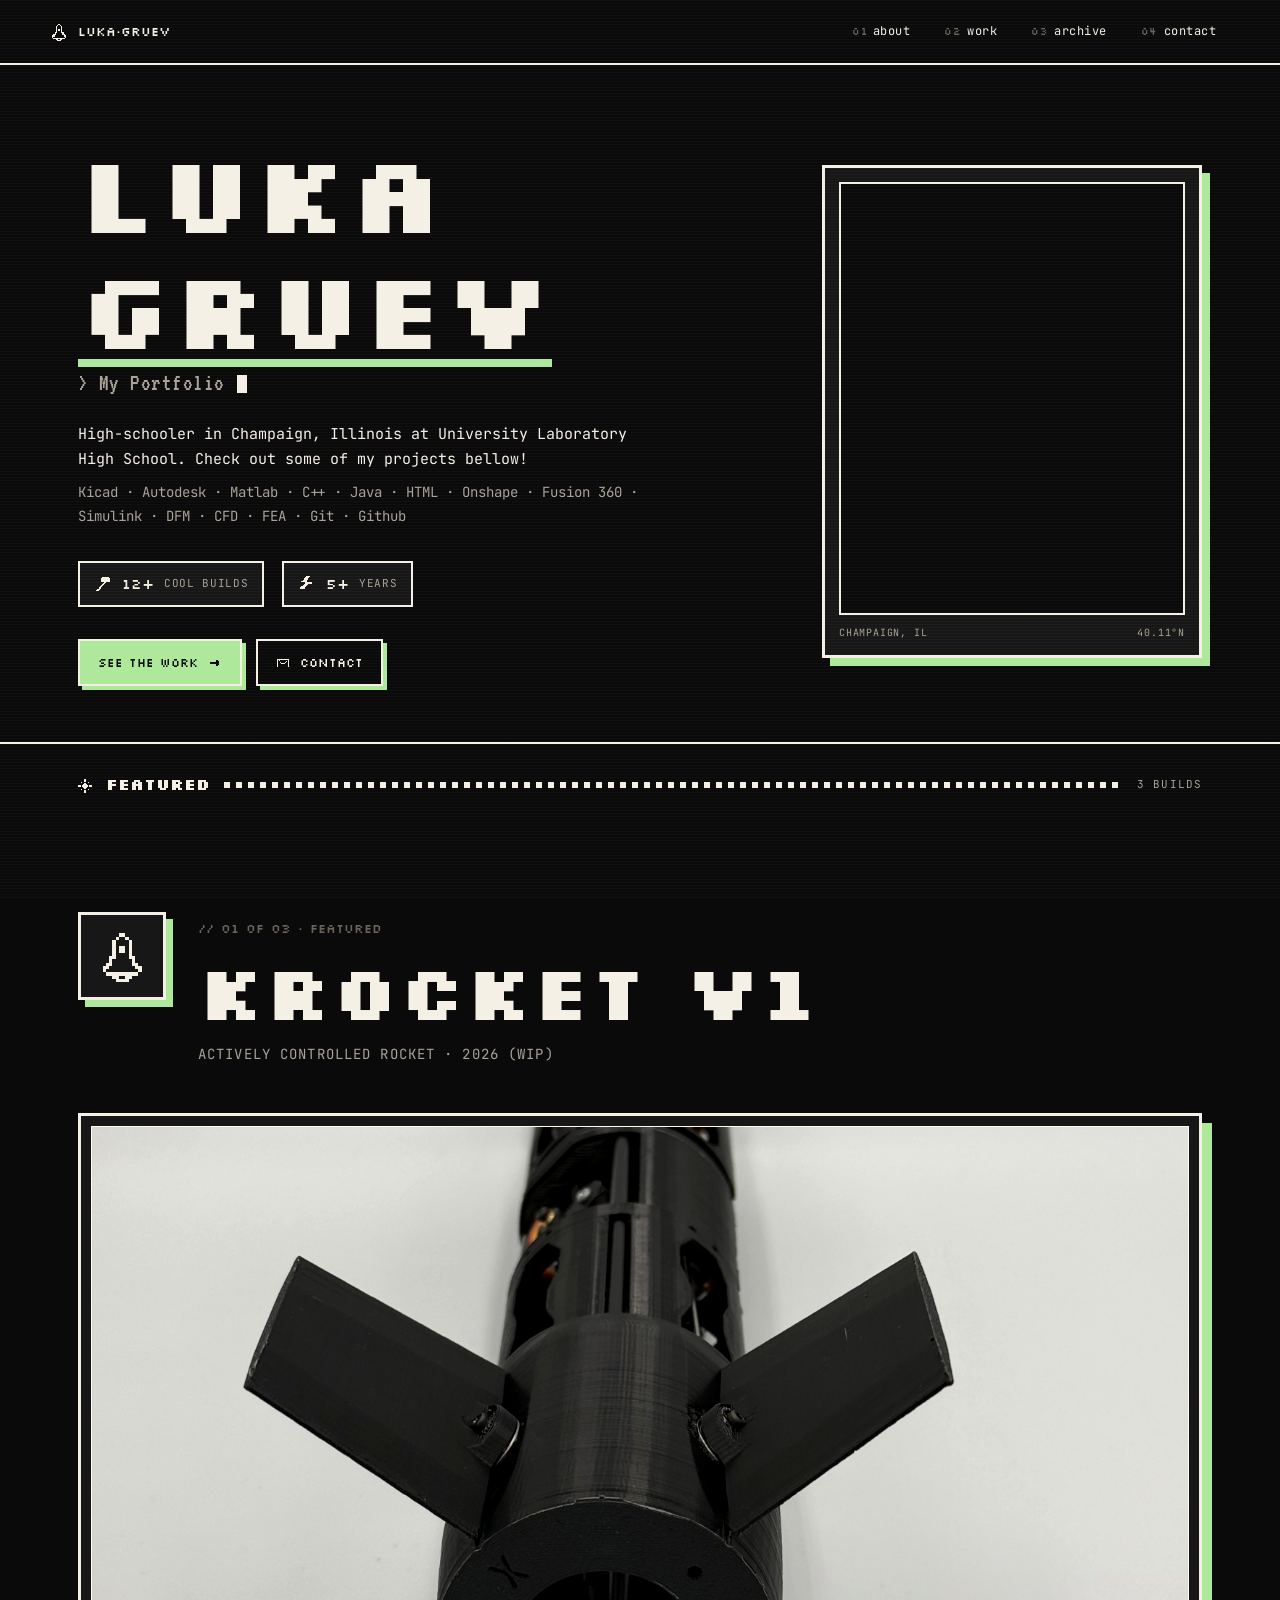
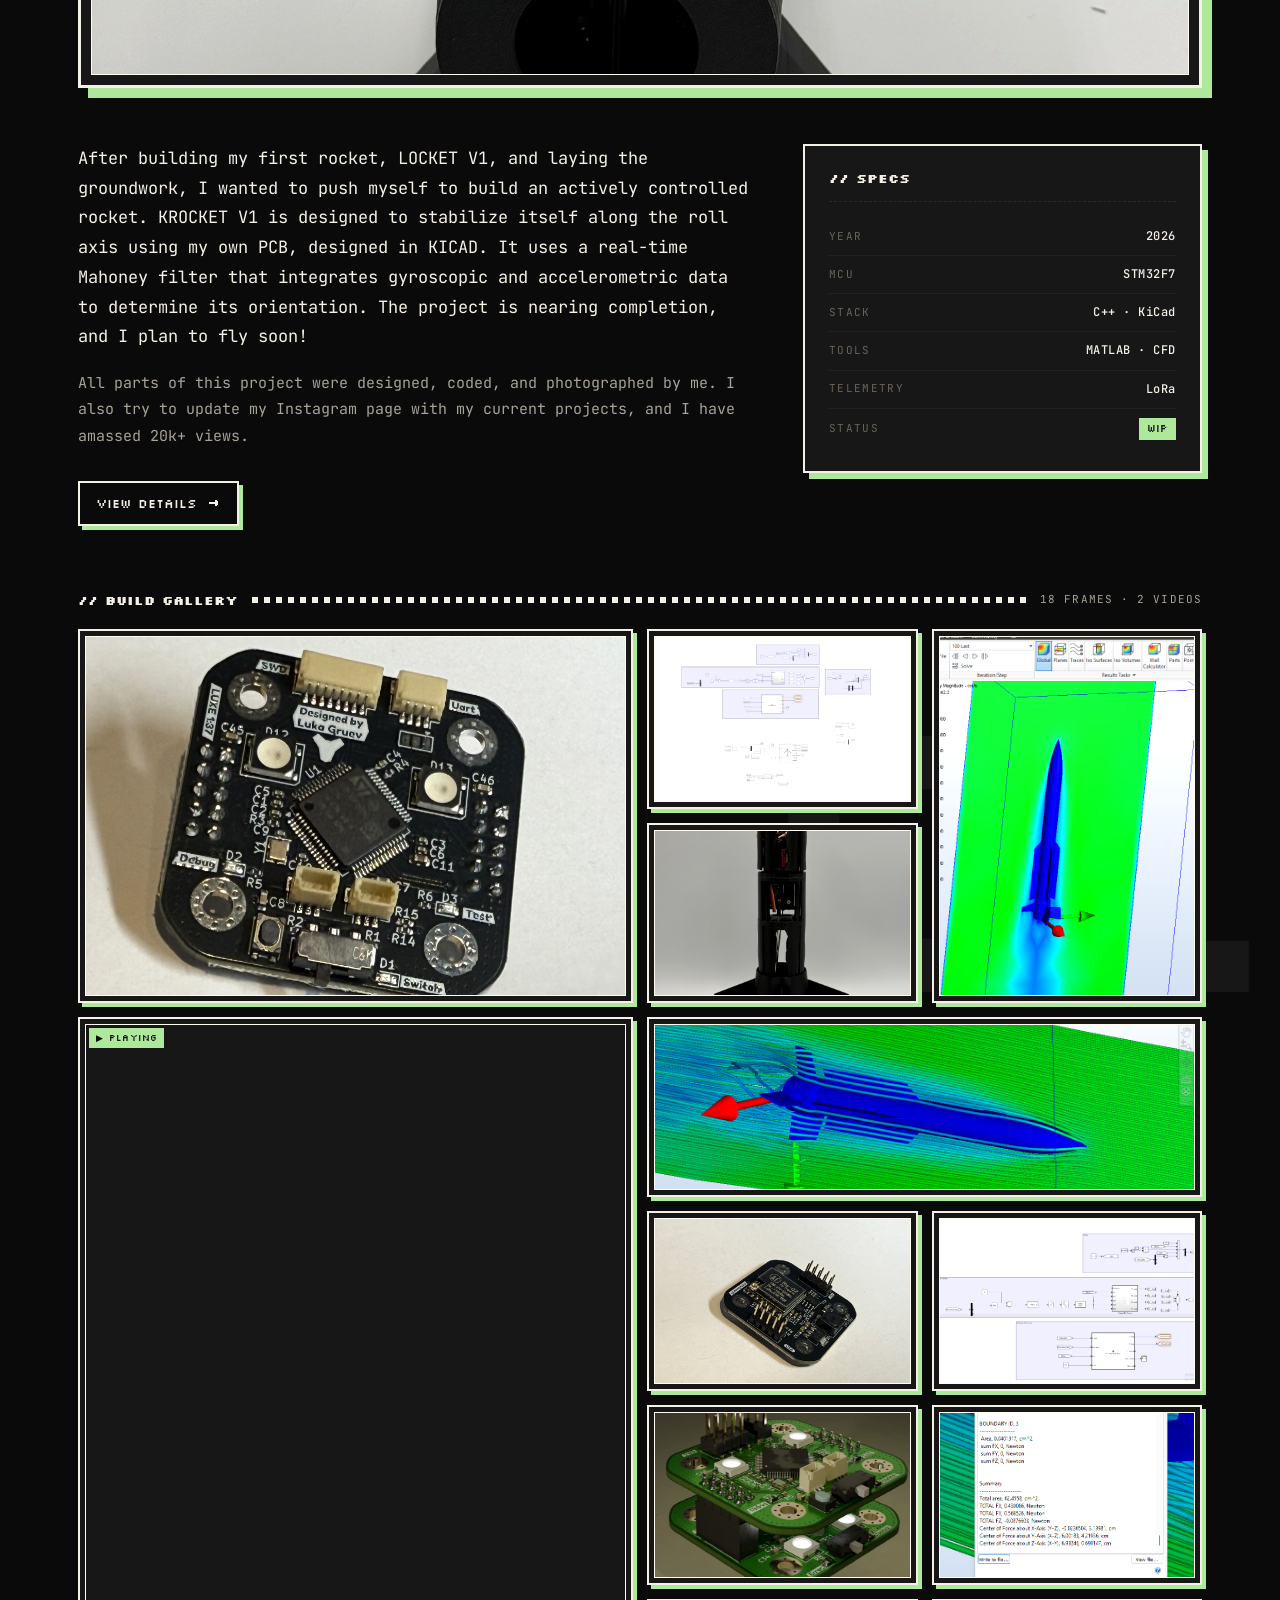
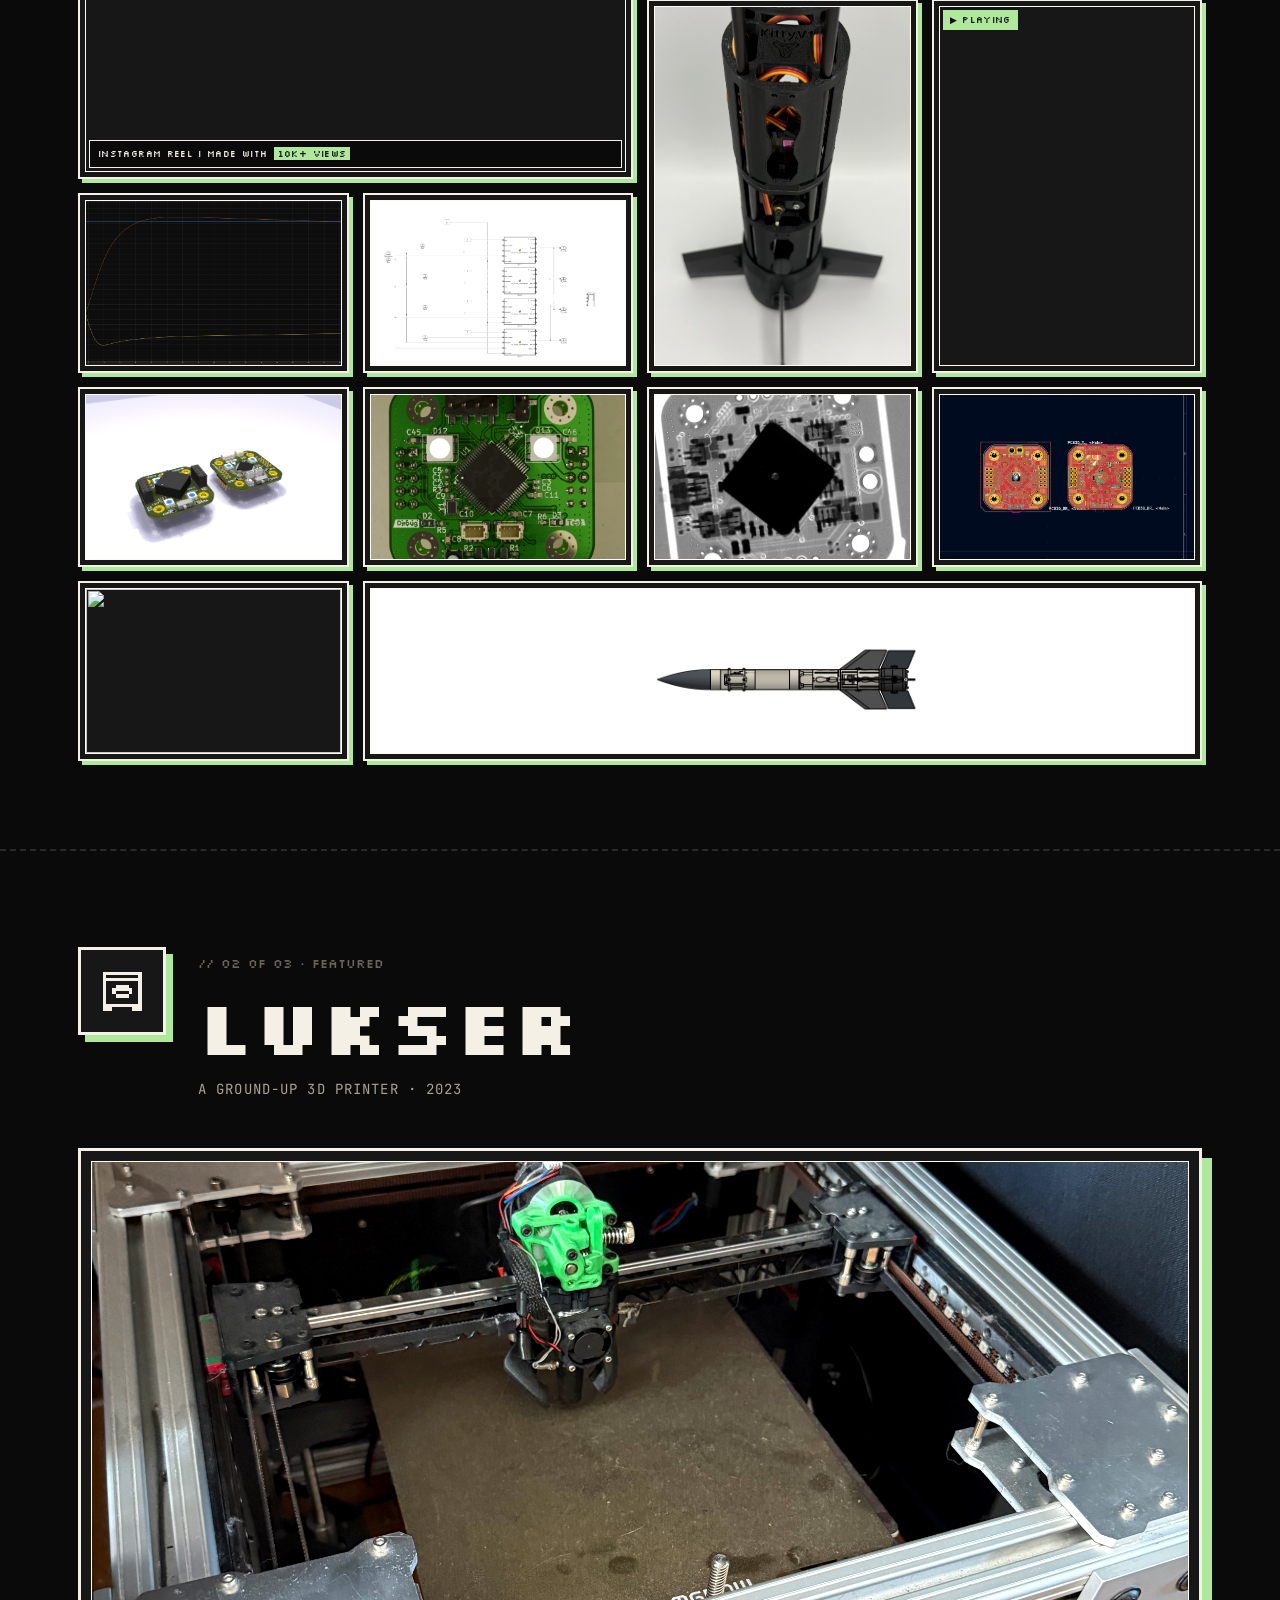
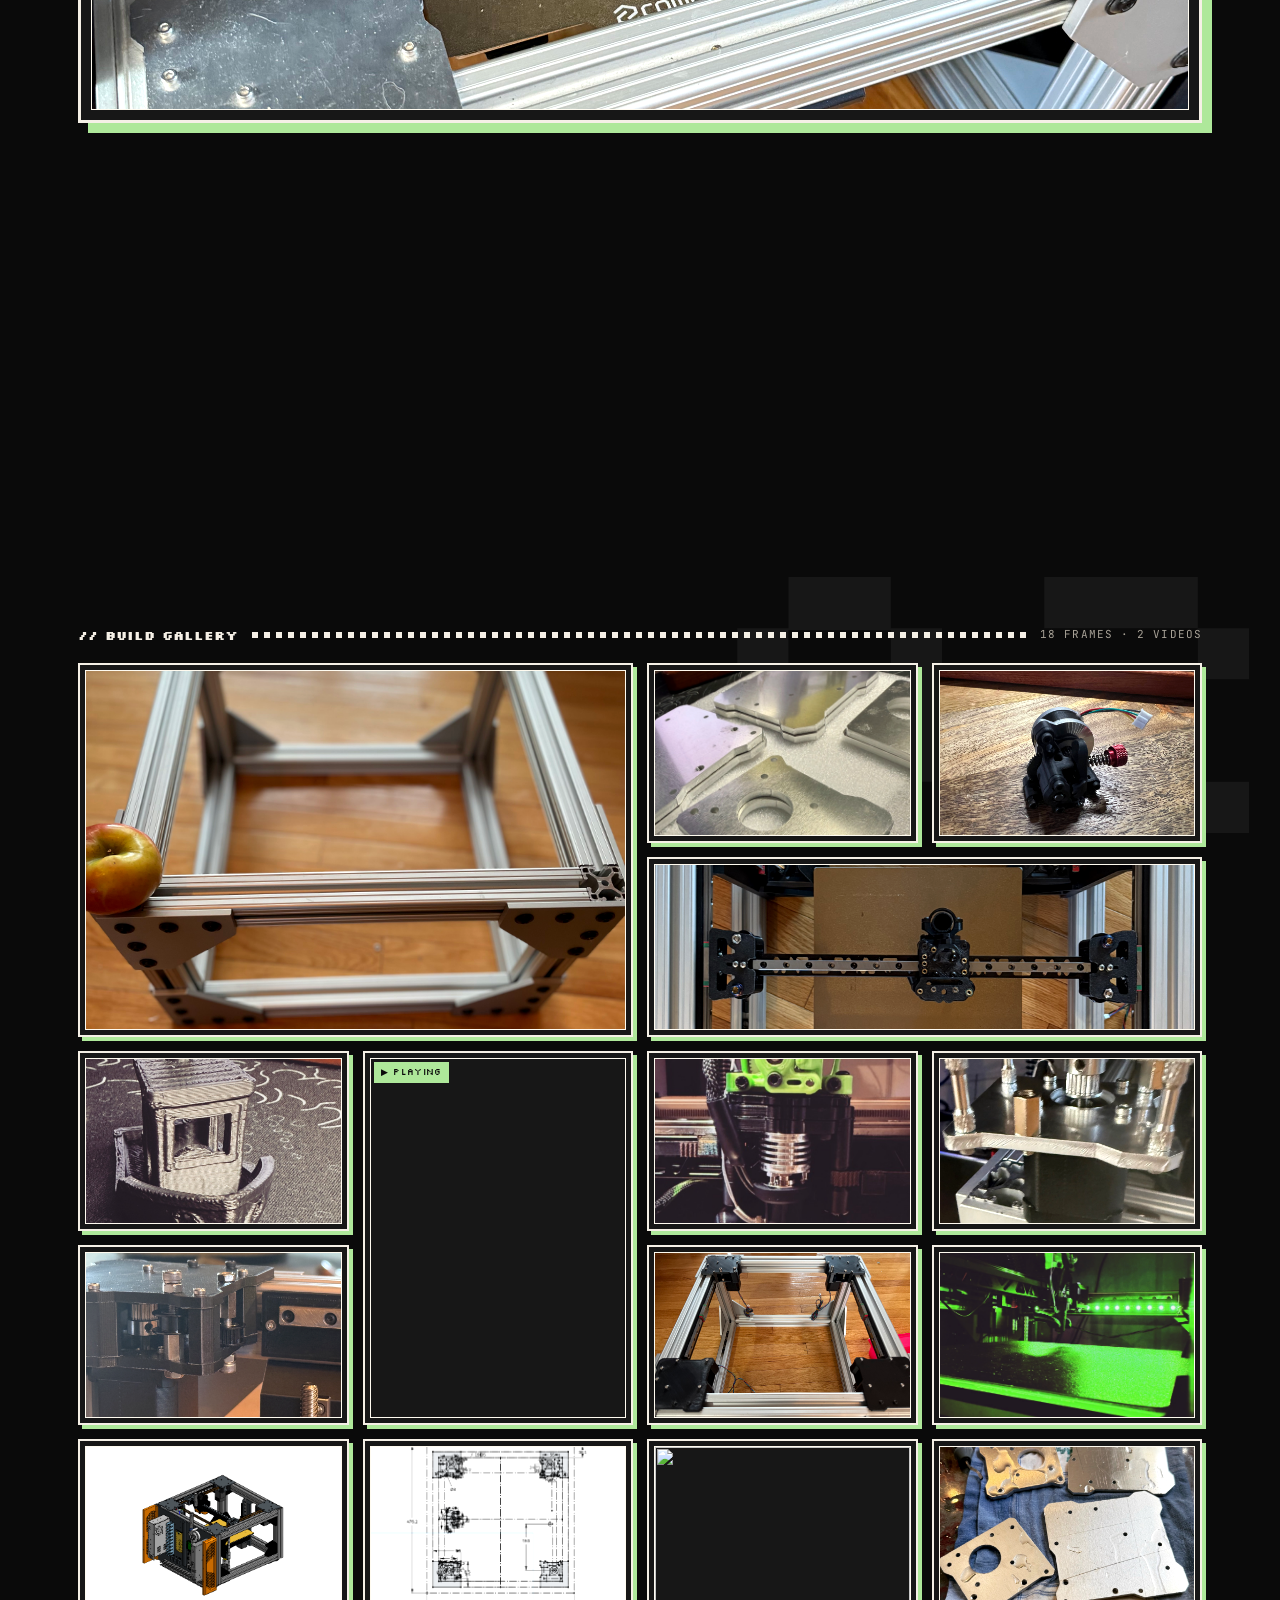
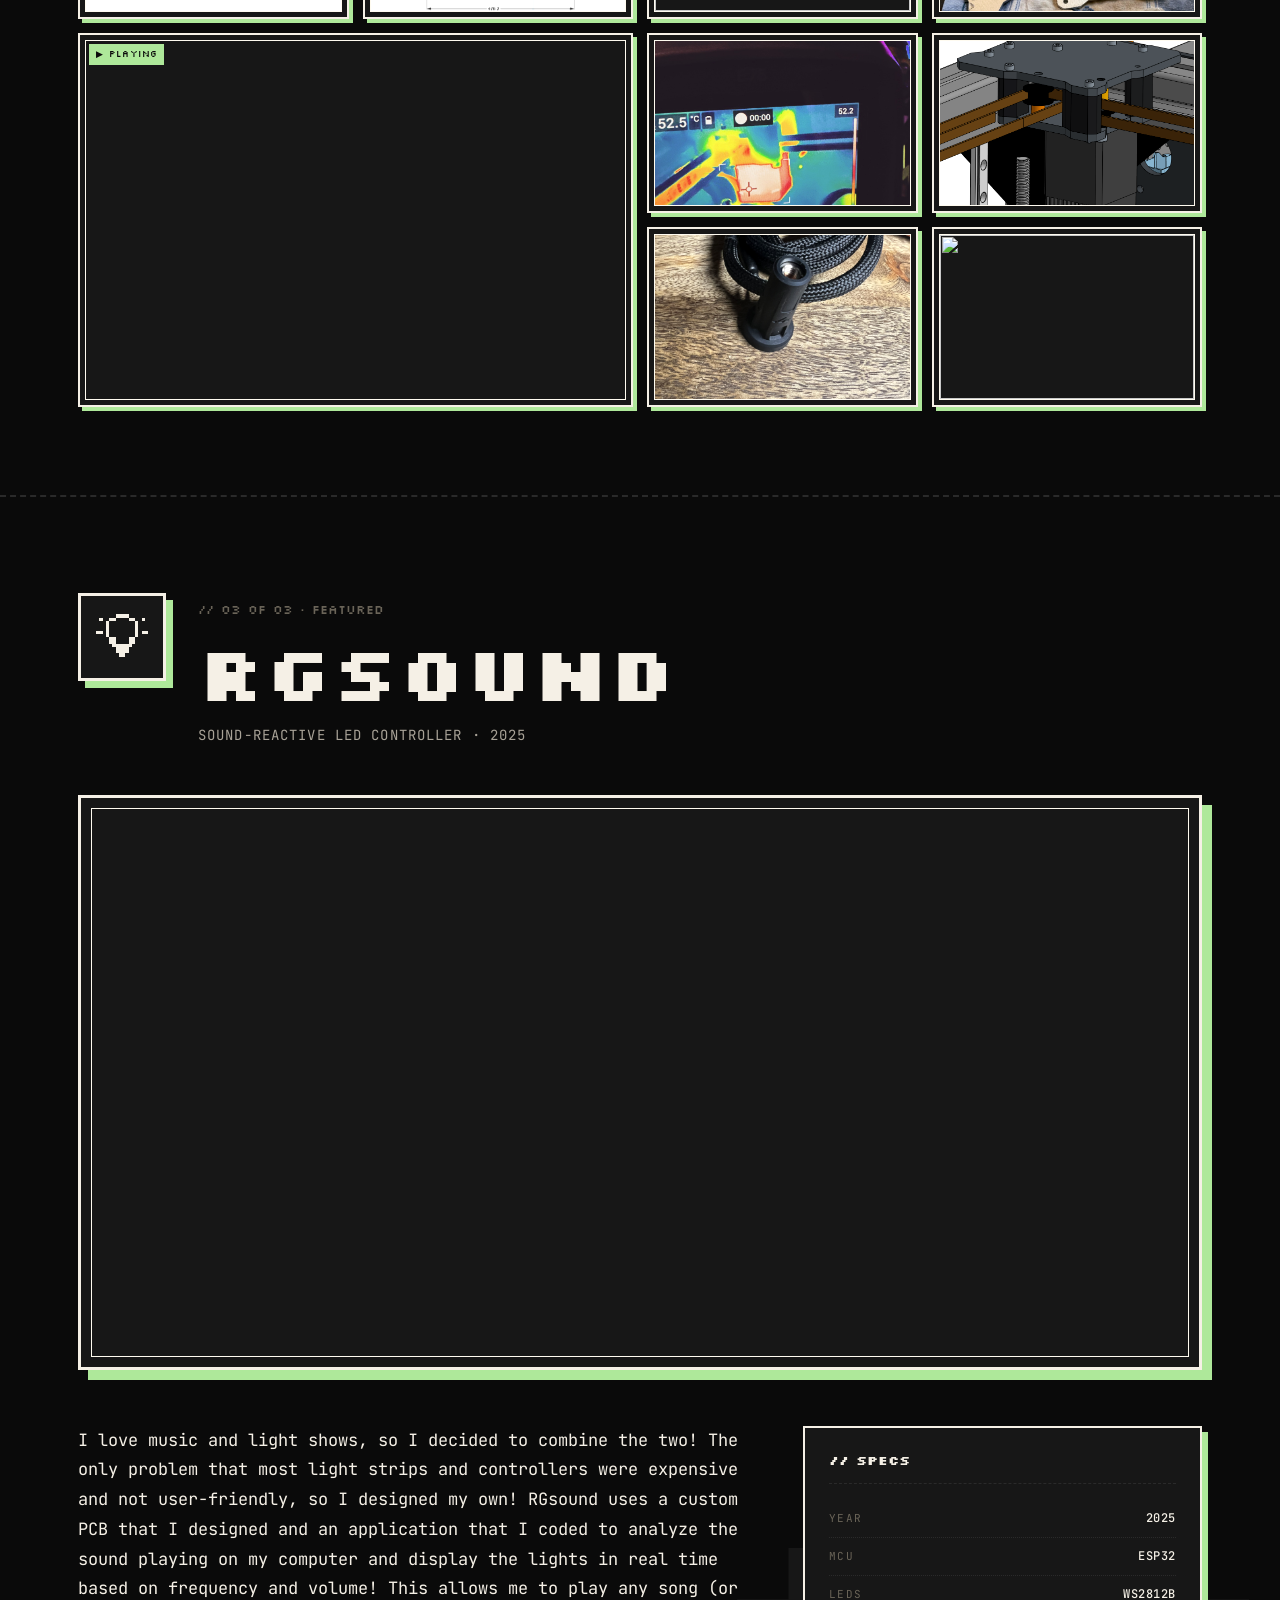
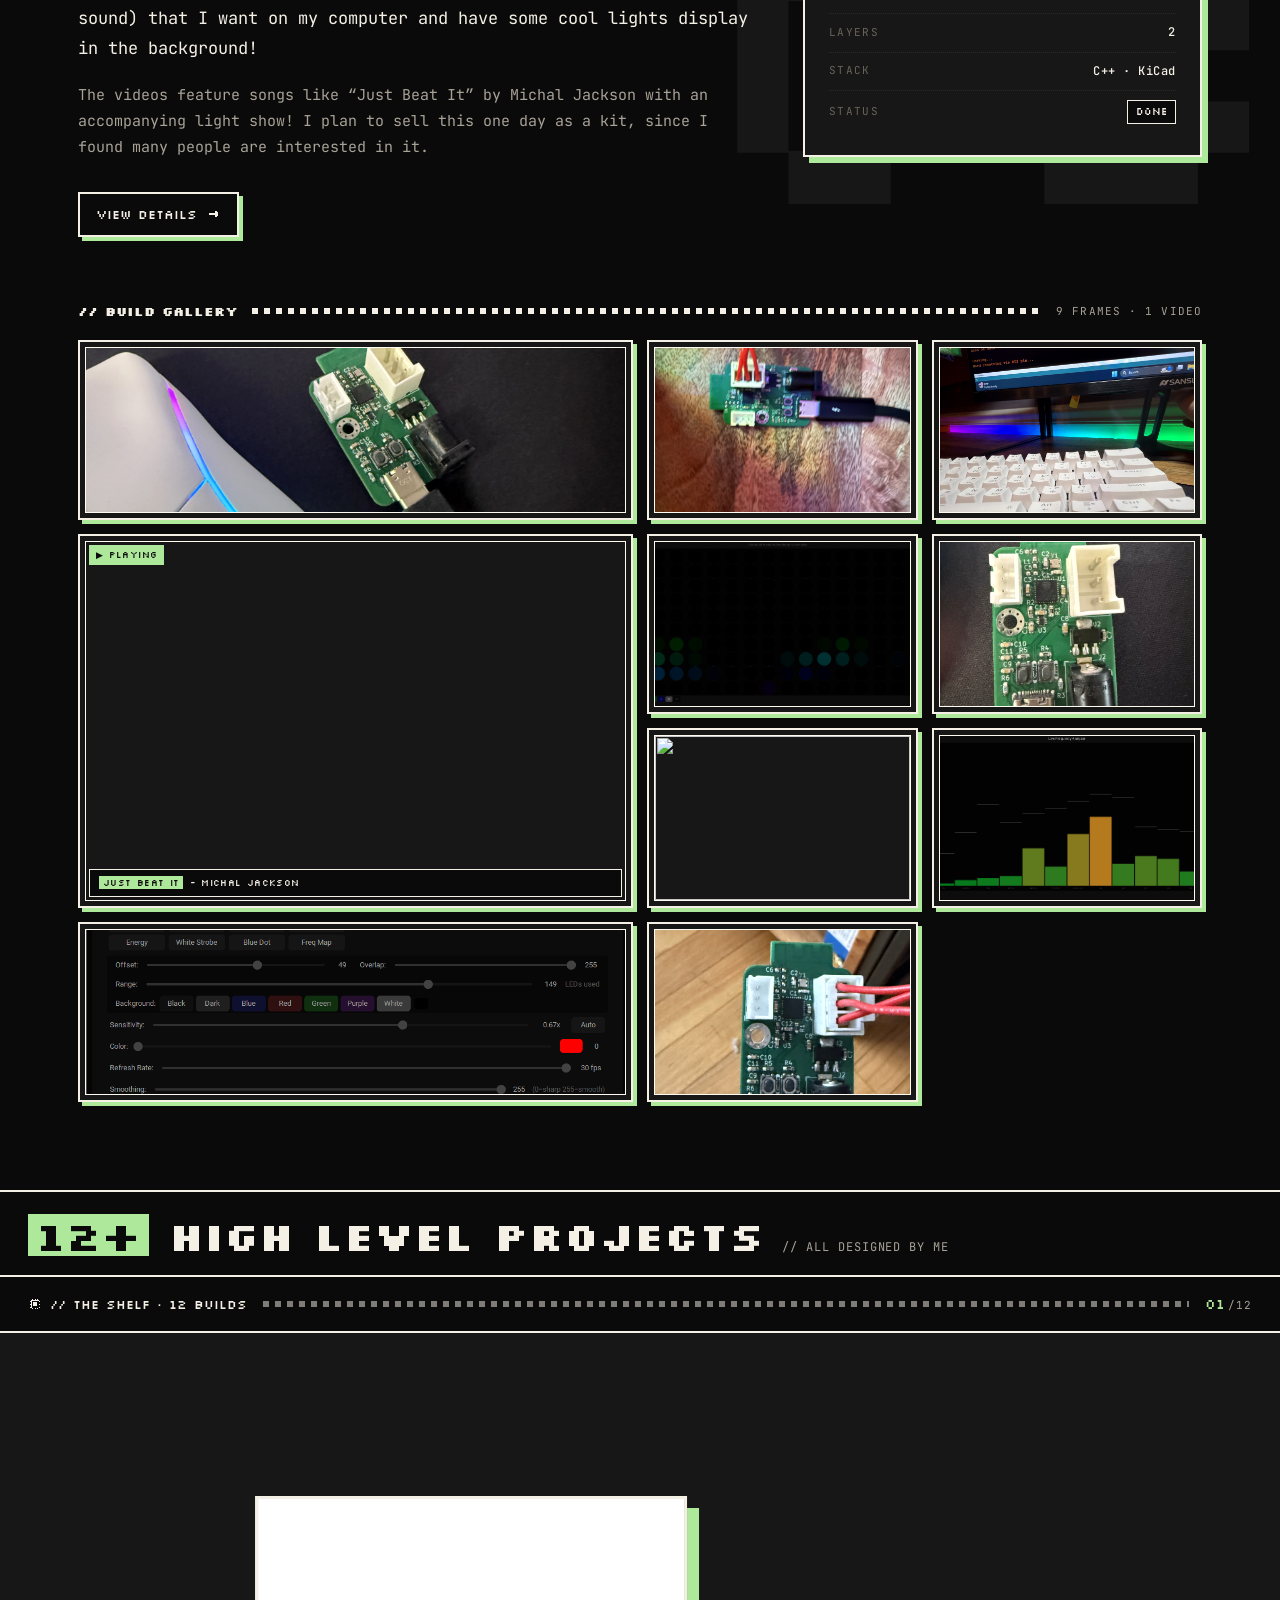
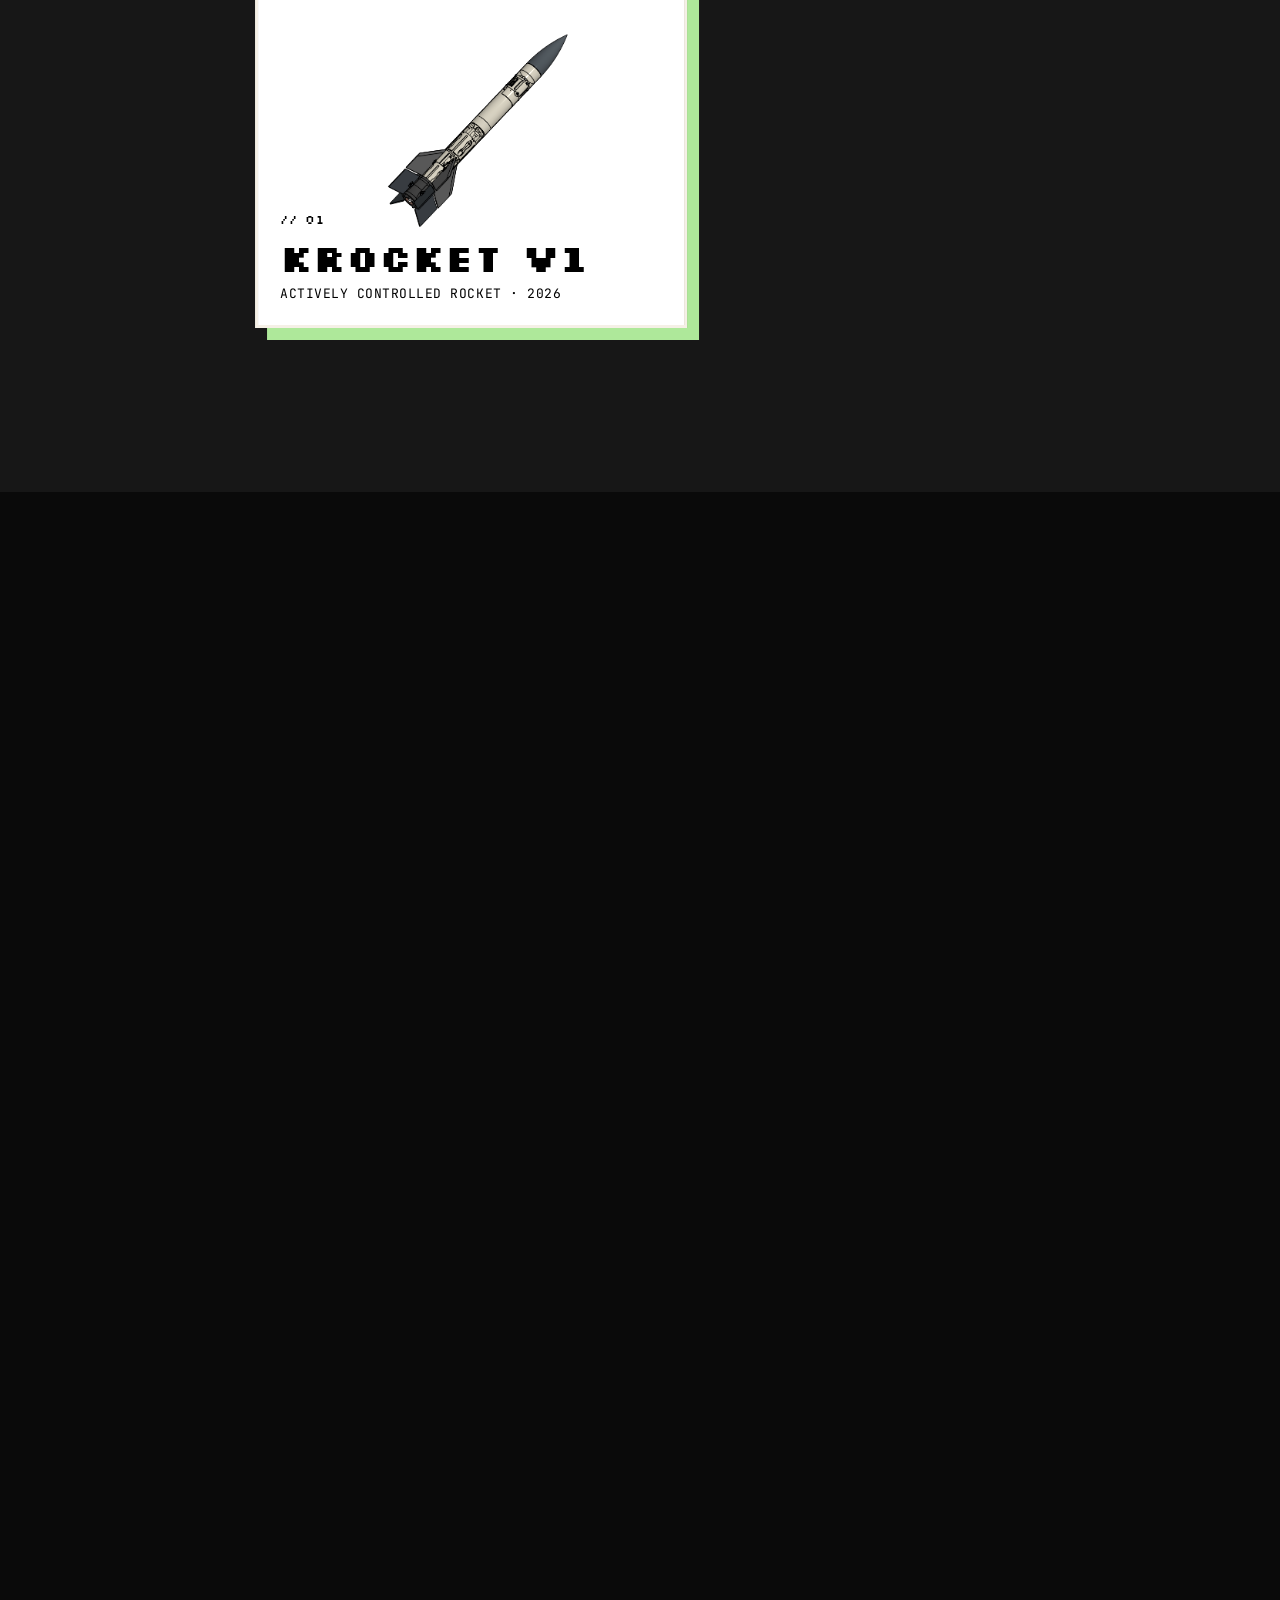
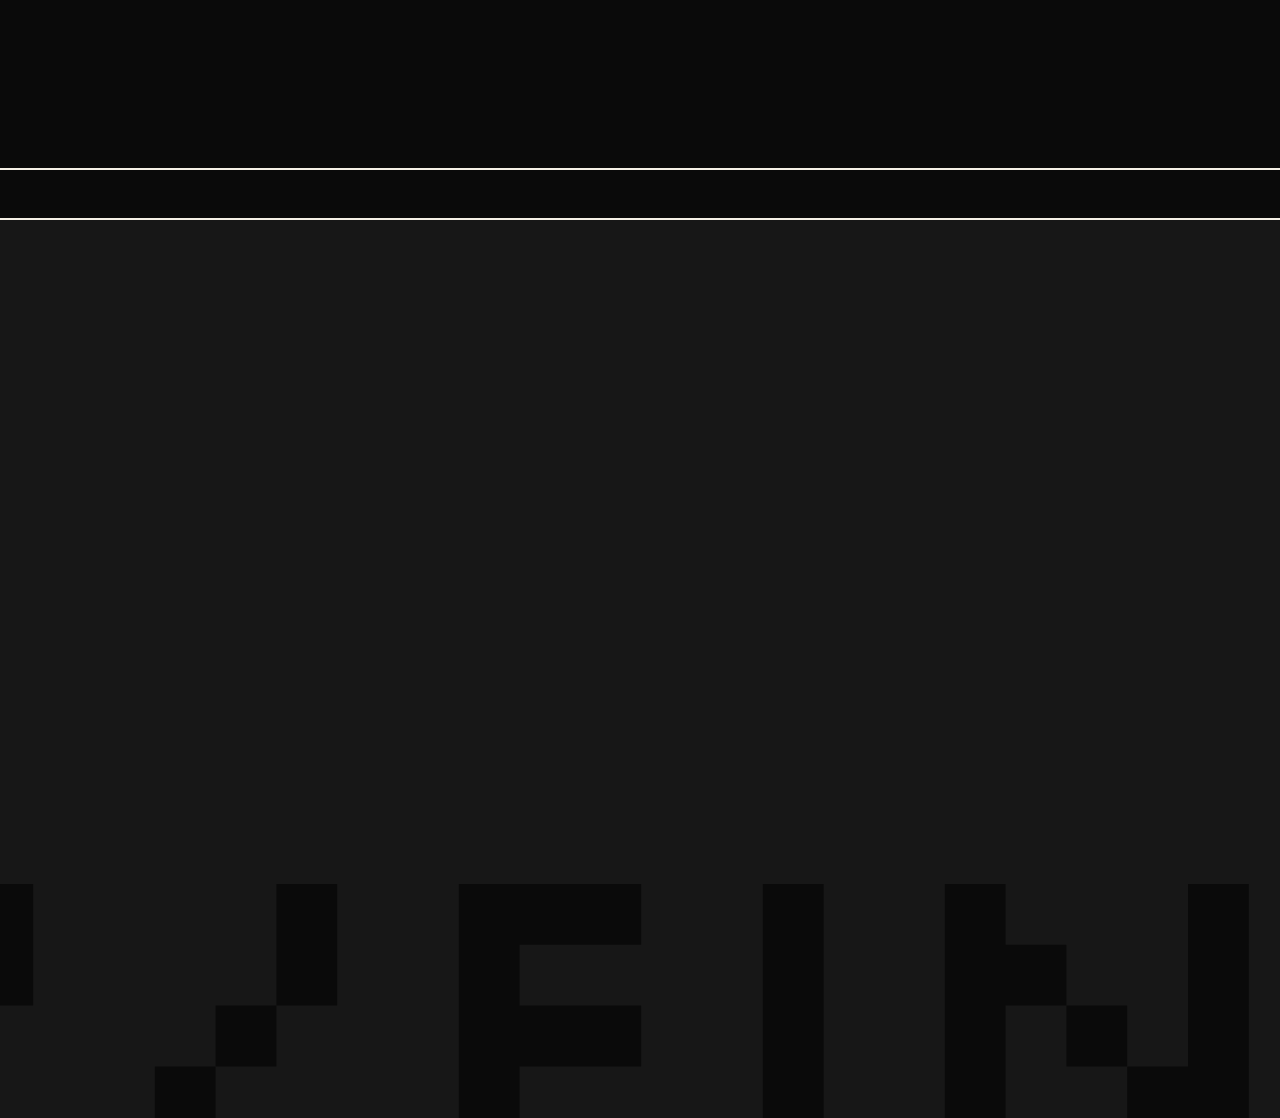
==== commit 5626ef1e: "lines" ====
--- a/index.html
+++ b/index.html
@@ -35,6 +35,18 @@
   html::-webkit-scrollbar,
   body::-webkit-scrollbar{width:0;height:0;display:none}
   body{overflow-x:clip}
+  /* Page-wide scanline texture — same pattern as the loader overlay, kept
+     pinned to the viewport so it doesn't scroll with content. pointer-events
+     none so it never blocks clicks; z-index keeps it above content but below
+     the loader (9999) and lightbox (9000). */
+  body::after{
+    content:"";position:fixed;inset:0;pointer-events:none;z-index:1000;
+    background-image:repeating-linear-gradient(
+      to bottom,
+      rgba(245,240,230,.03) 0 1px,
+      transparent 1px 3px
+    );
+  }
   a{color:inherit;text-decoration:none}
   img{display:block;max-width:100%;height:auto}
   ::selection{background:var(--green);color:var(--bg)}
@@ -389,9 +401,31 @@
   .showcase-sticky{
     position:sticky;top:0;
     height:100vh;
-    display:grid;grid-template-rows:auto 1fr auto;
+    display:grid;grid-template-rows:auto auto 1fr auto;
     overflow:hidden;
     background:var(--bg-2);
+  }
+  .showcase-title{
+    display:flex;align-items:baseline;flex-wrap:wrap;gap:8px 18px;
+    padding:22px 28px 18px;
+    border-bottom:2px solid var(--ink);
+    background:var(--bg);
+  }
+  .showcase-title h2{
+    font-family:var(--pixel);font-weight:700;
+    font-size:clamp(22px,3.4vw,40px);
+    line-height:1;letter-spacing:0;
+    color:var(--ink);
+    margin:0;
+  }
+  .showcase-title h2 .accent{
+    color:var(--bg);background:var(--green);
+    padding:2px 8px 0;display:inline-block;
+  }
+  .showcase-title p{
+    margin:0;
+    font-family:var(--mono);font-size:12px;
+    color:var(--ink-dim);letter-spacing:.08em;text-transform:uppercase;
   }
   .showcase-head{
     display:flex;align-items:center;gap:16px;
@@ -1298,6 +1332,10 @@
 <!-- ============ SHOWCASE — sticky scroll-hijacked horizontal shelf ============ -->
 <section class="showcase" id="showcase" style="--slides:12">
   <div class="showcase-sticky">
+    <div class="showcase-title">
+      <h2><span class="accent">12+</span> HIGH LEVEL PROJECTS</h2>
+      <p>// All designed by me</p>
+    </div>
     <header class="showcase-head">
       <span class="label"><svg class="px" style="width:14px;height:14px"><use href="#i-chip"/></svg> // THE SHELF · 12 BUILDS</span>
       <span class="rule"></span>
@@ -1447,14 +1485,13 @@
     <div class="foot-grid">
       <div class="foot-icon"><svg class="px"><use href="#i-mail"/></svg></div>
       <div>
-        <h2>and now —<br>the next <span class="accent">build.</span></h2>
-        <p>After five years of building things — soldering, machining, simulating, debugging, occasionally setting something on fire — I've learned the only real shortcut is starting. The sim is never quite the rocket. The first PCB never works. None of it has stopped me yet.</p>
-        <p>I'm always excited to connect with engineers — open to volunteering, mentorship, employment opportunities, or just a chat about some of my projects. If you build things and want to talk to someone who builds things, reach out.</p>
-        <p class="s">There's always a next build. I'd love to hear what you're working on too.</p>
+        <h2>Contact<span class="accent">Me!</span></h2>
+        <p class="type">If you have any jobs, tedious tasks, projects, or more, let me know! I'm eager to gain engineering experience and learn more. I am a quick learner and a hard worker. I would be grateful for a short meeting if you have any questions! </p>
         <div class="channels">
           <a href="mailto:lukaeg@illinois.edu">lukaeg@illinois.edu</a>
           <a href="#">@luka.makesstuff <svg class="px" style="width:10px;height:10px"><use href="#i-out"/></svg></a>
           <a href="#">linkedin/luka-gruev <svg class="px" style="width:10px;height:10px"><use href="#i-out"/></svg></a>
+          <a href="#">github/luka-gruev <svg class="px" style="width:10px;height:10px"><use href="#i-out"/></svg></a>
         </div>
       </div>
     </div>
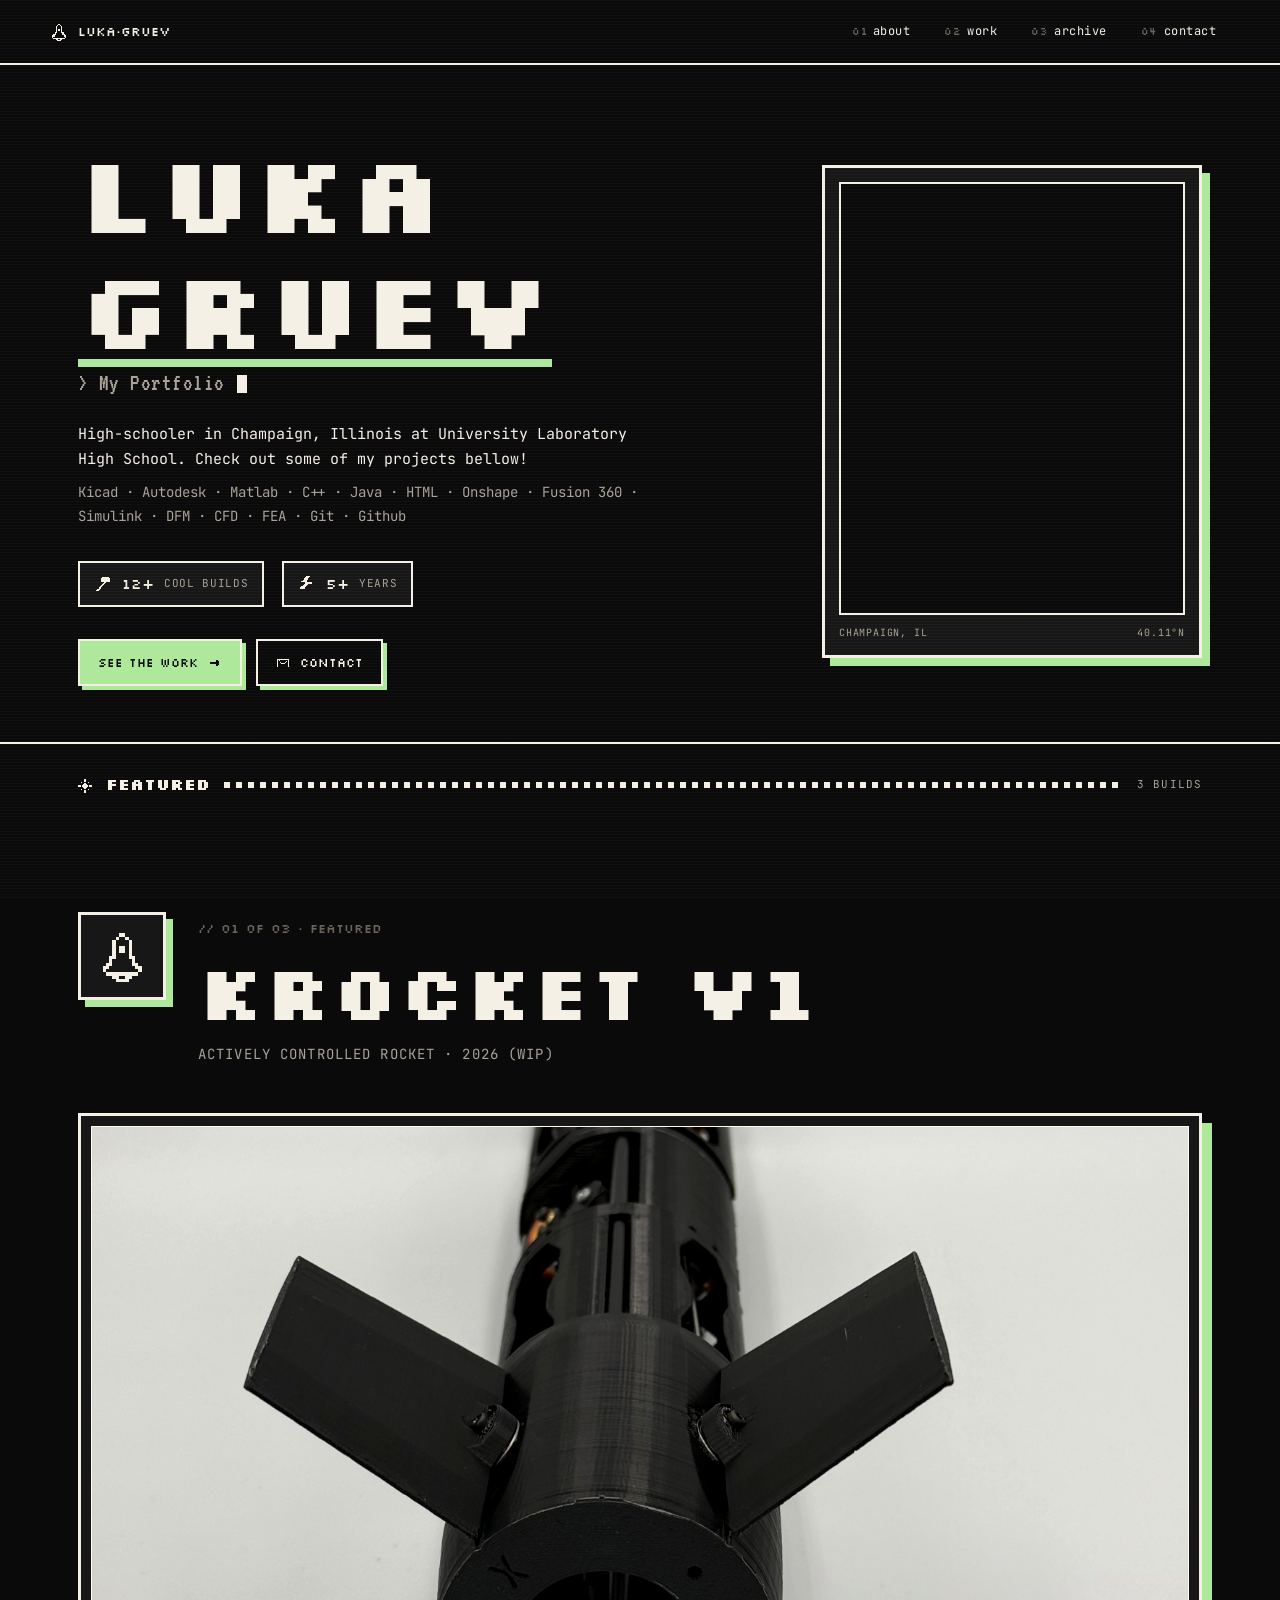
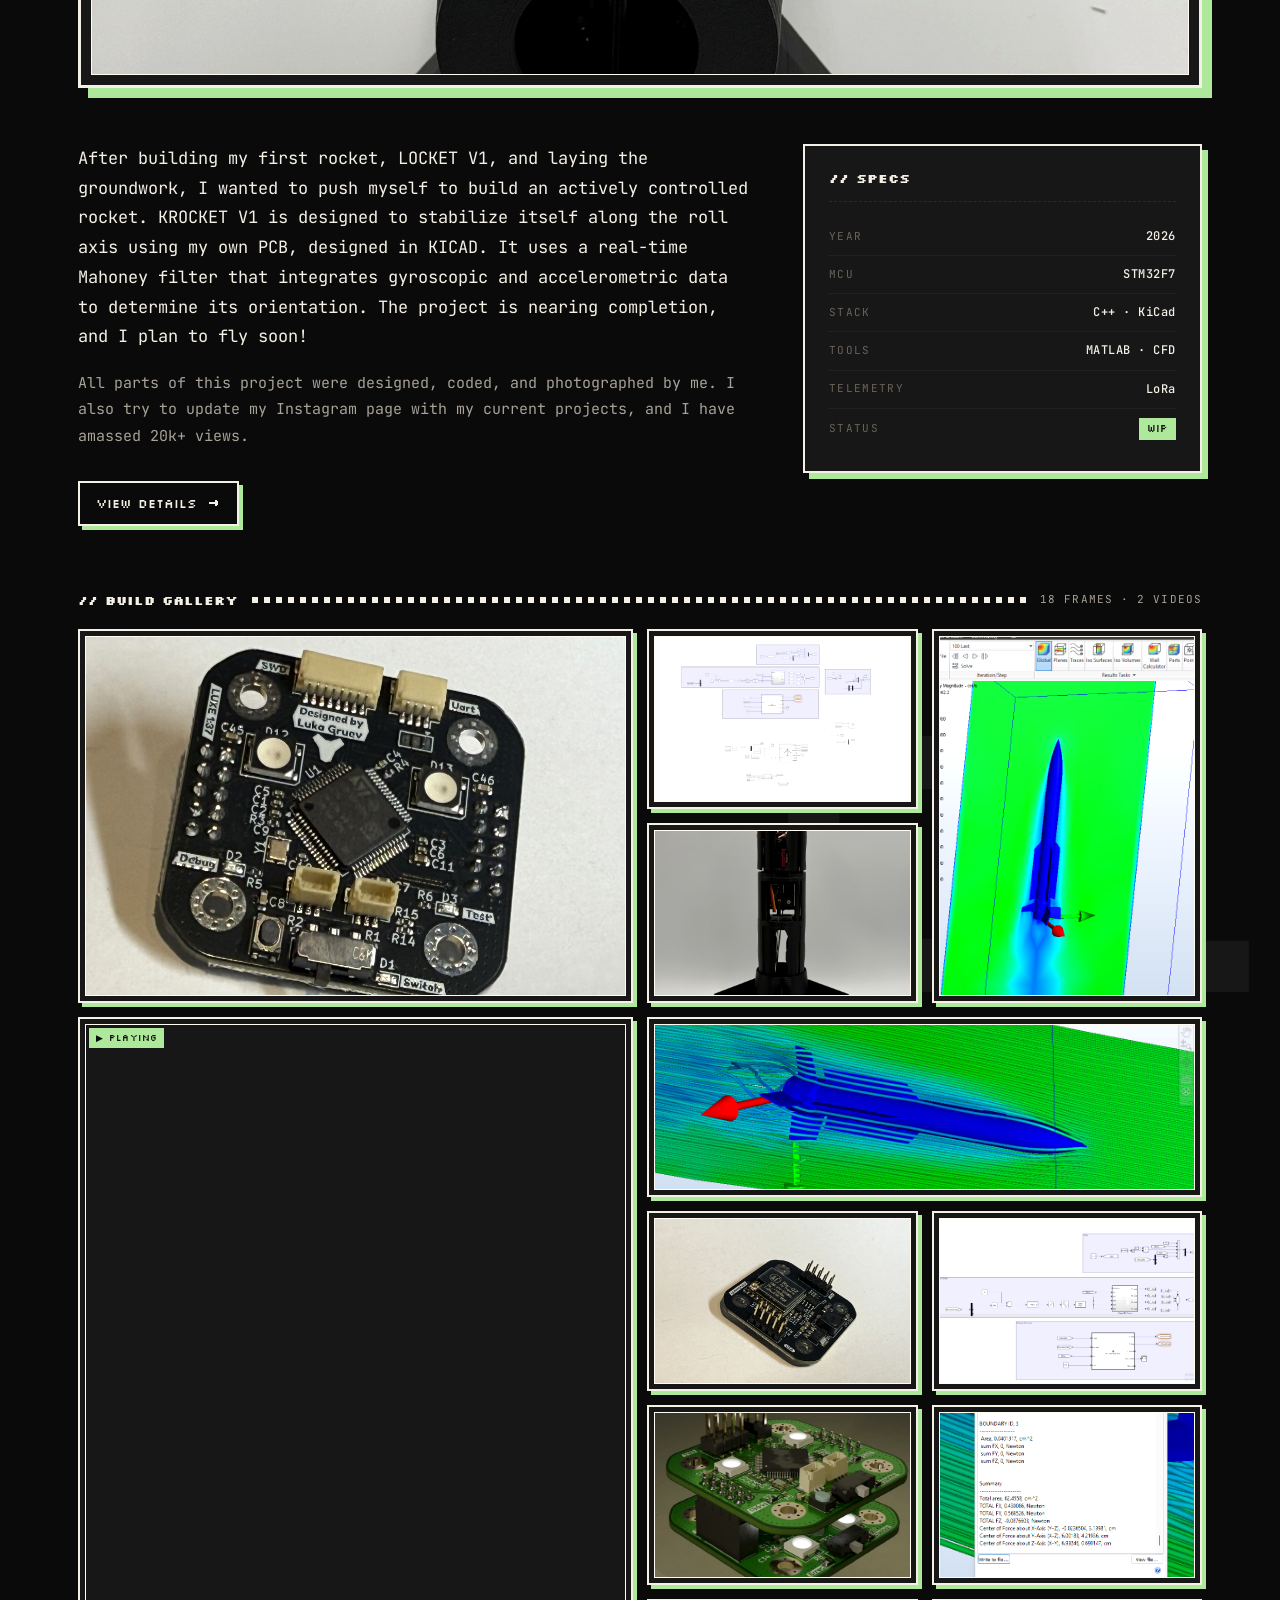
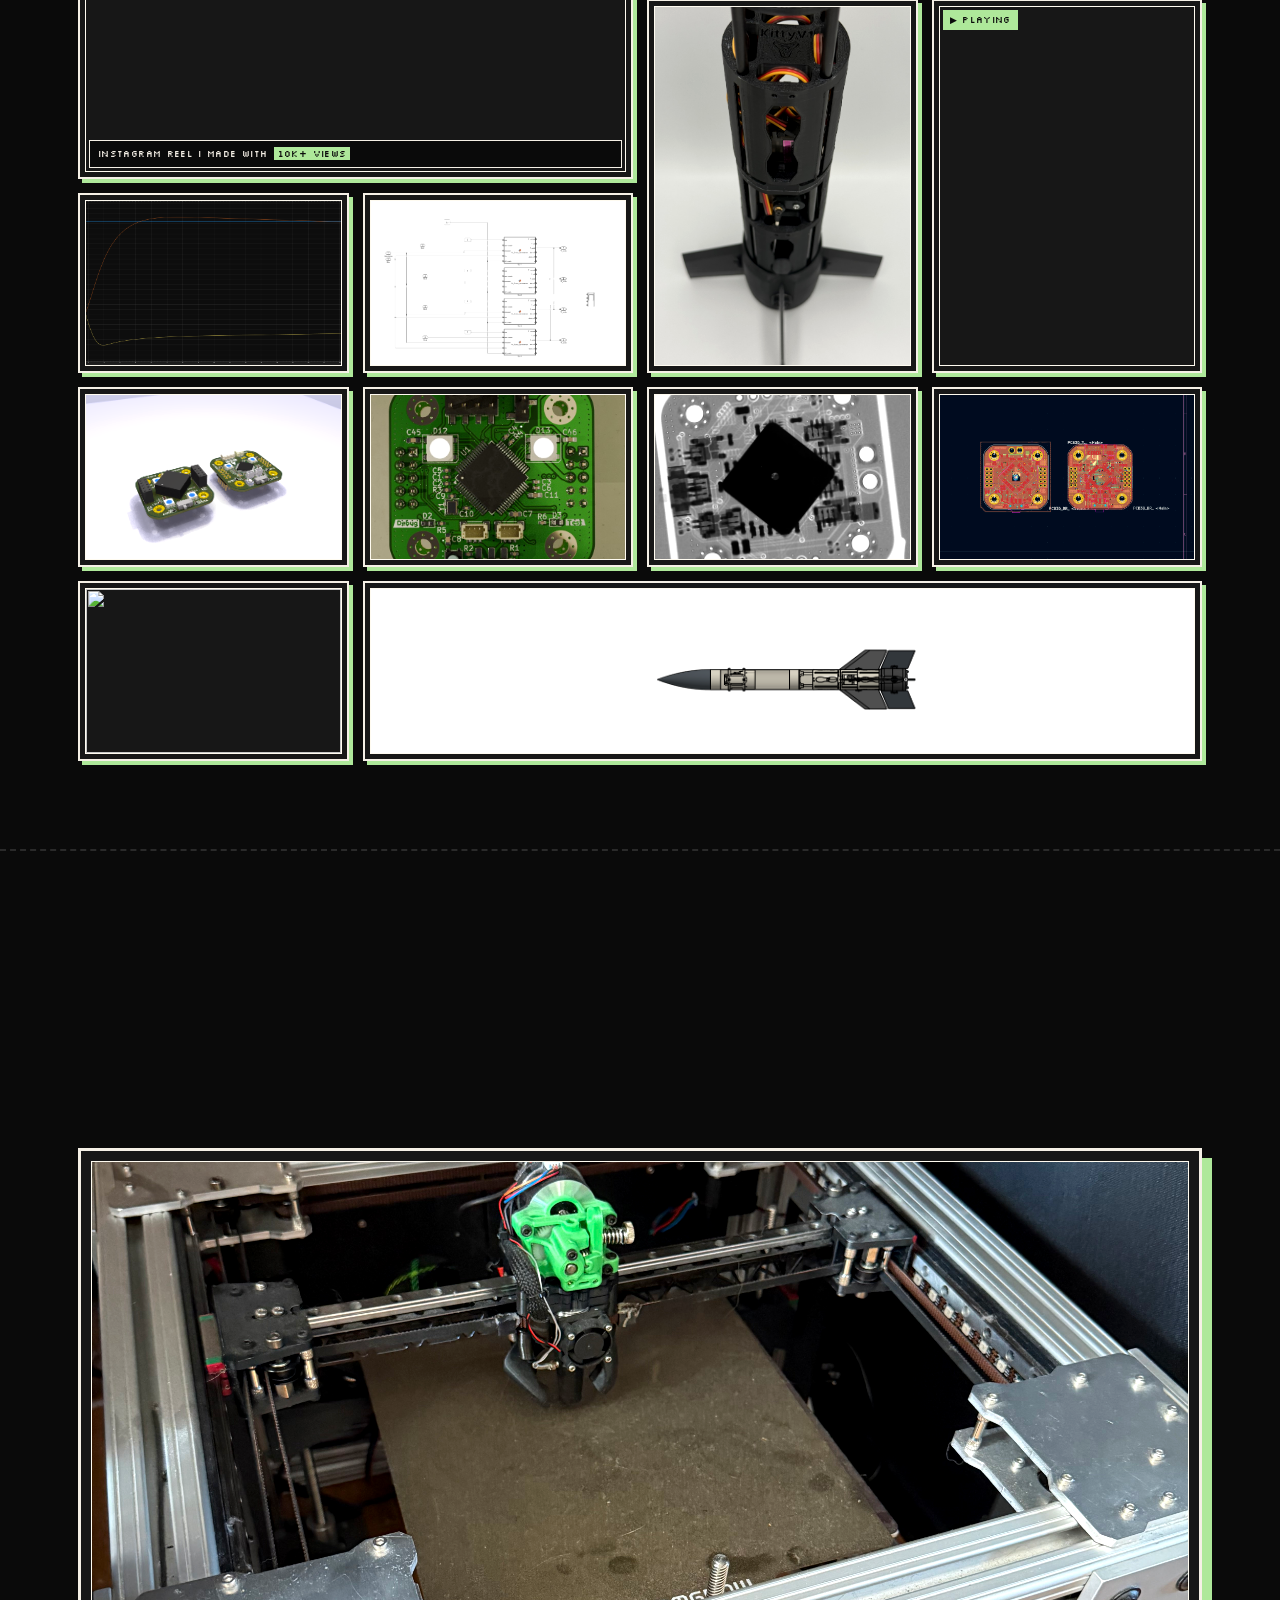
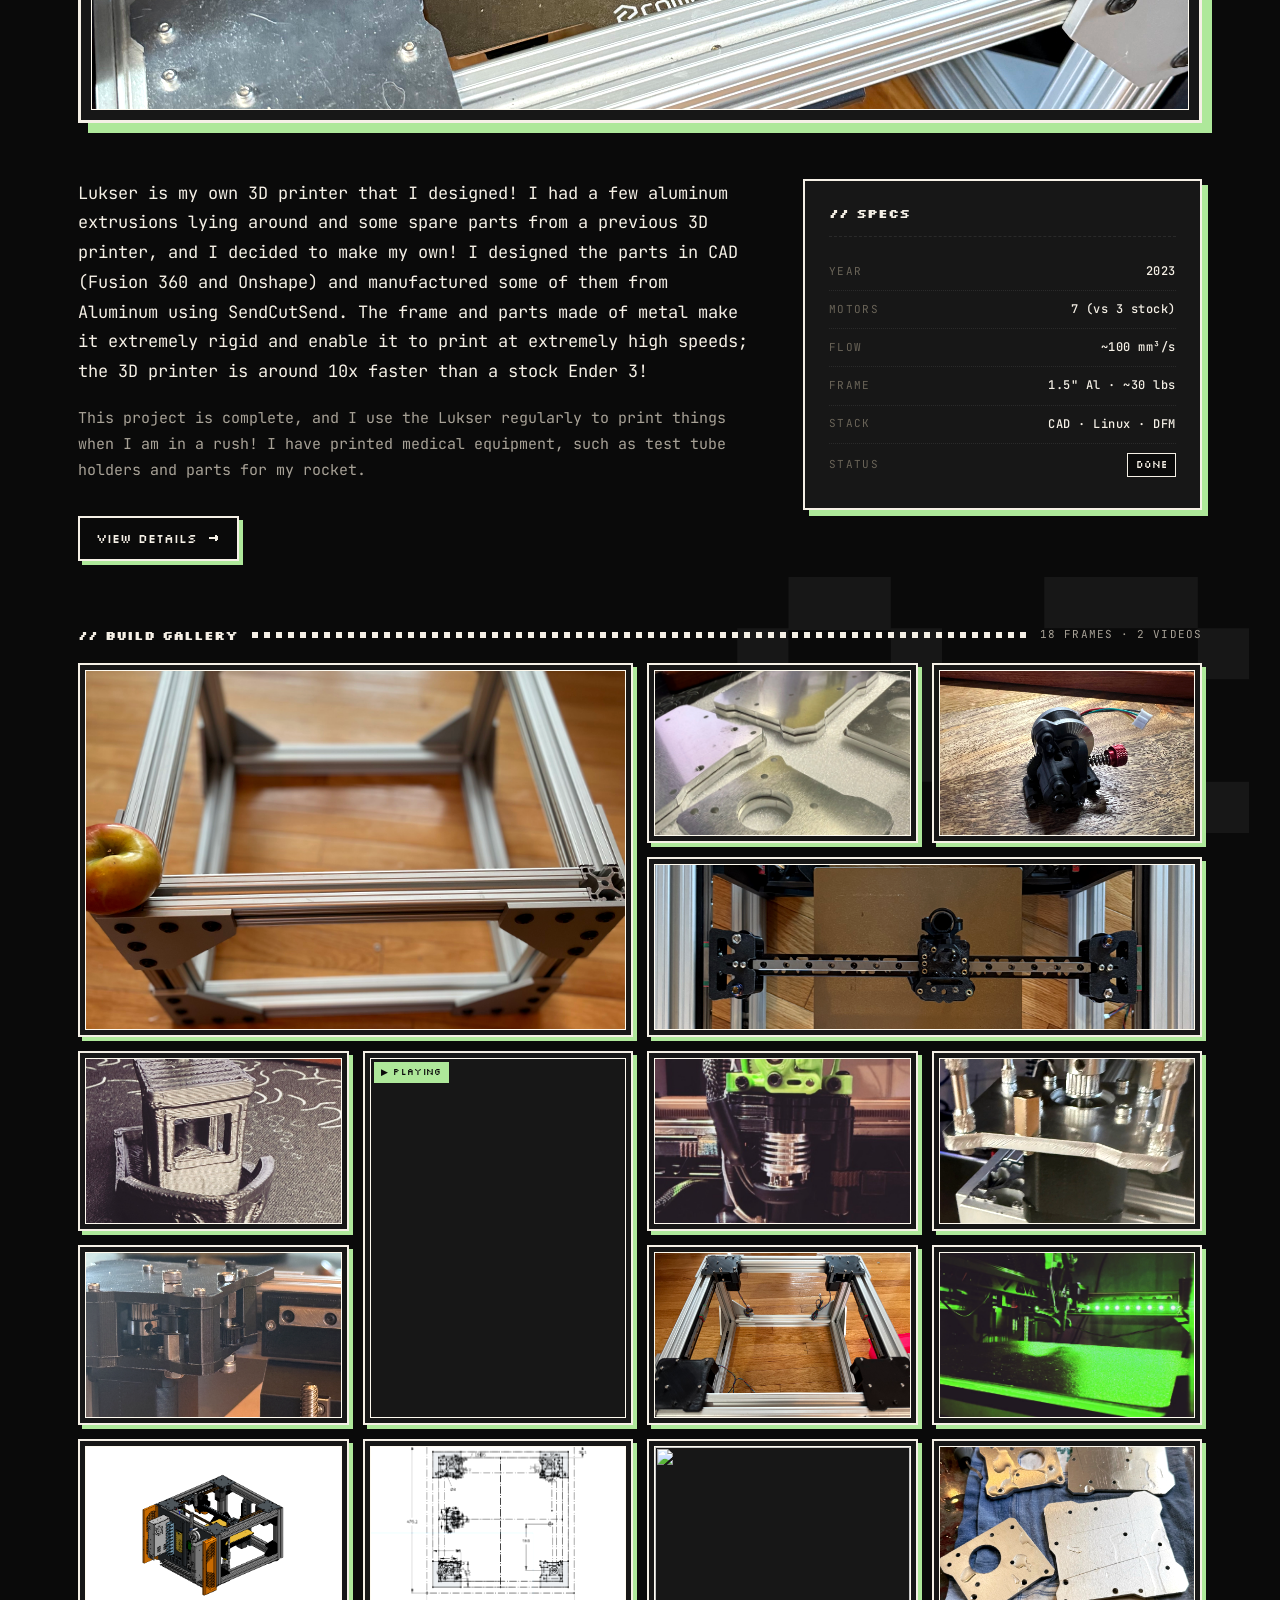
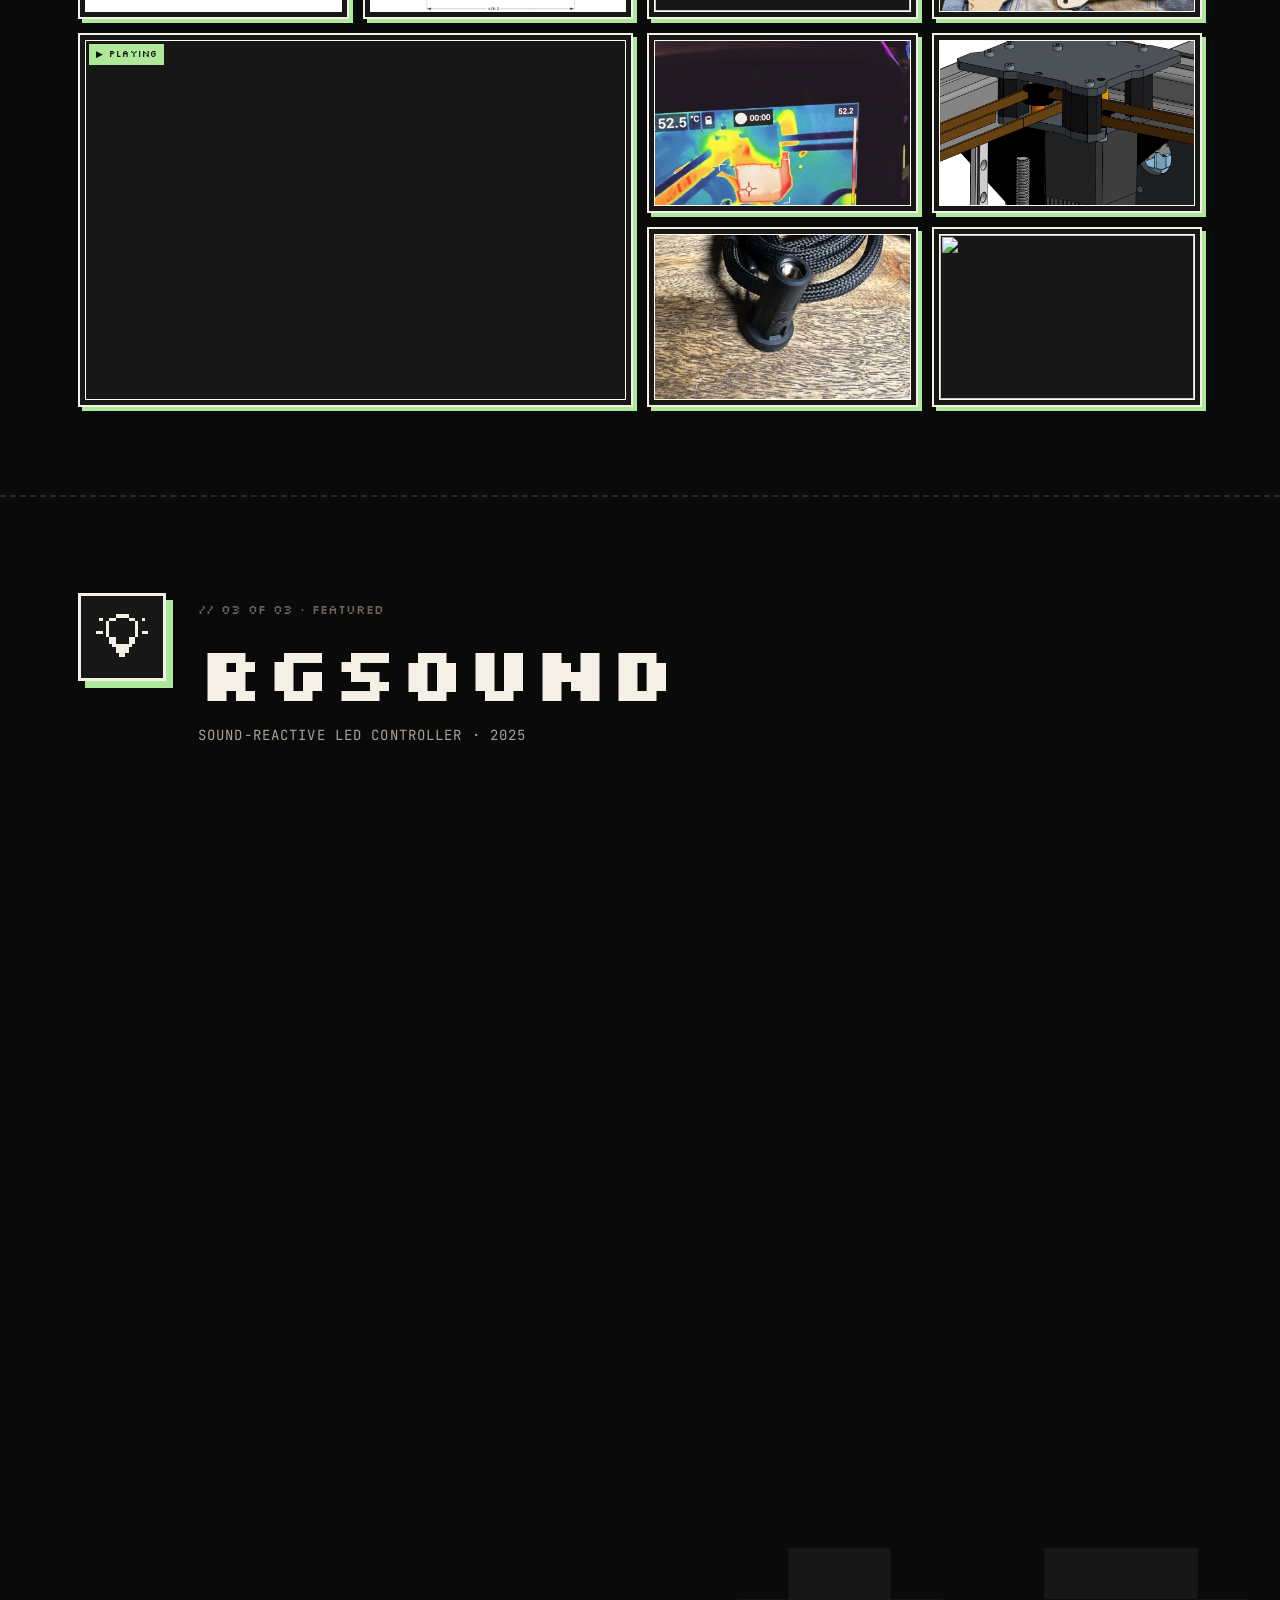
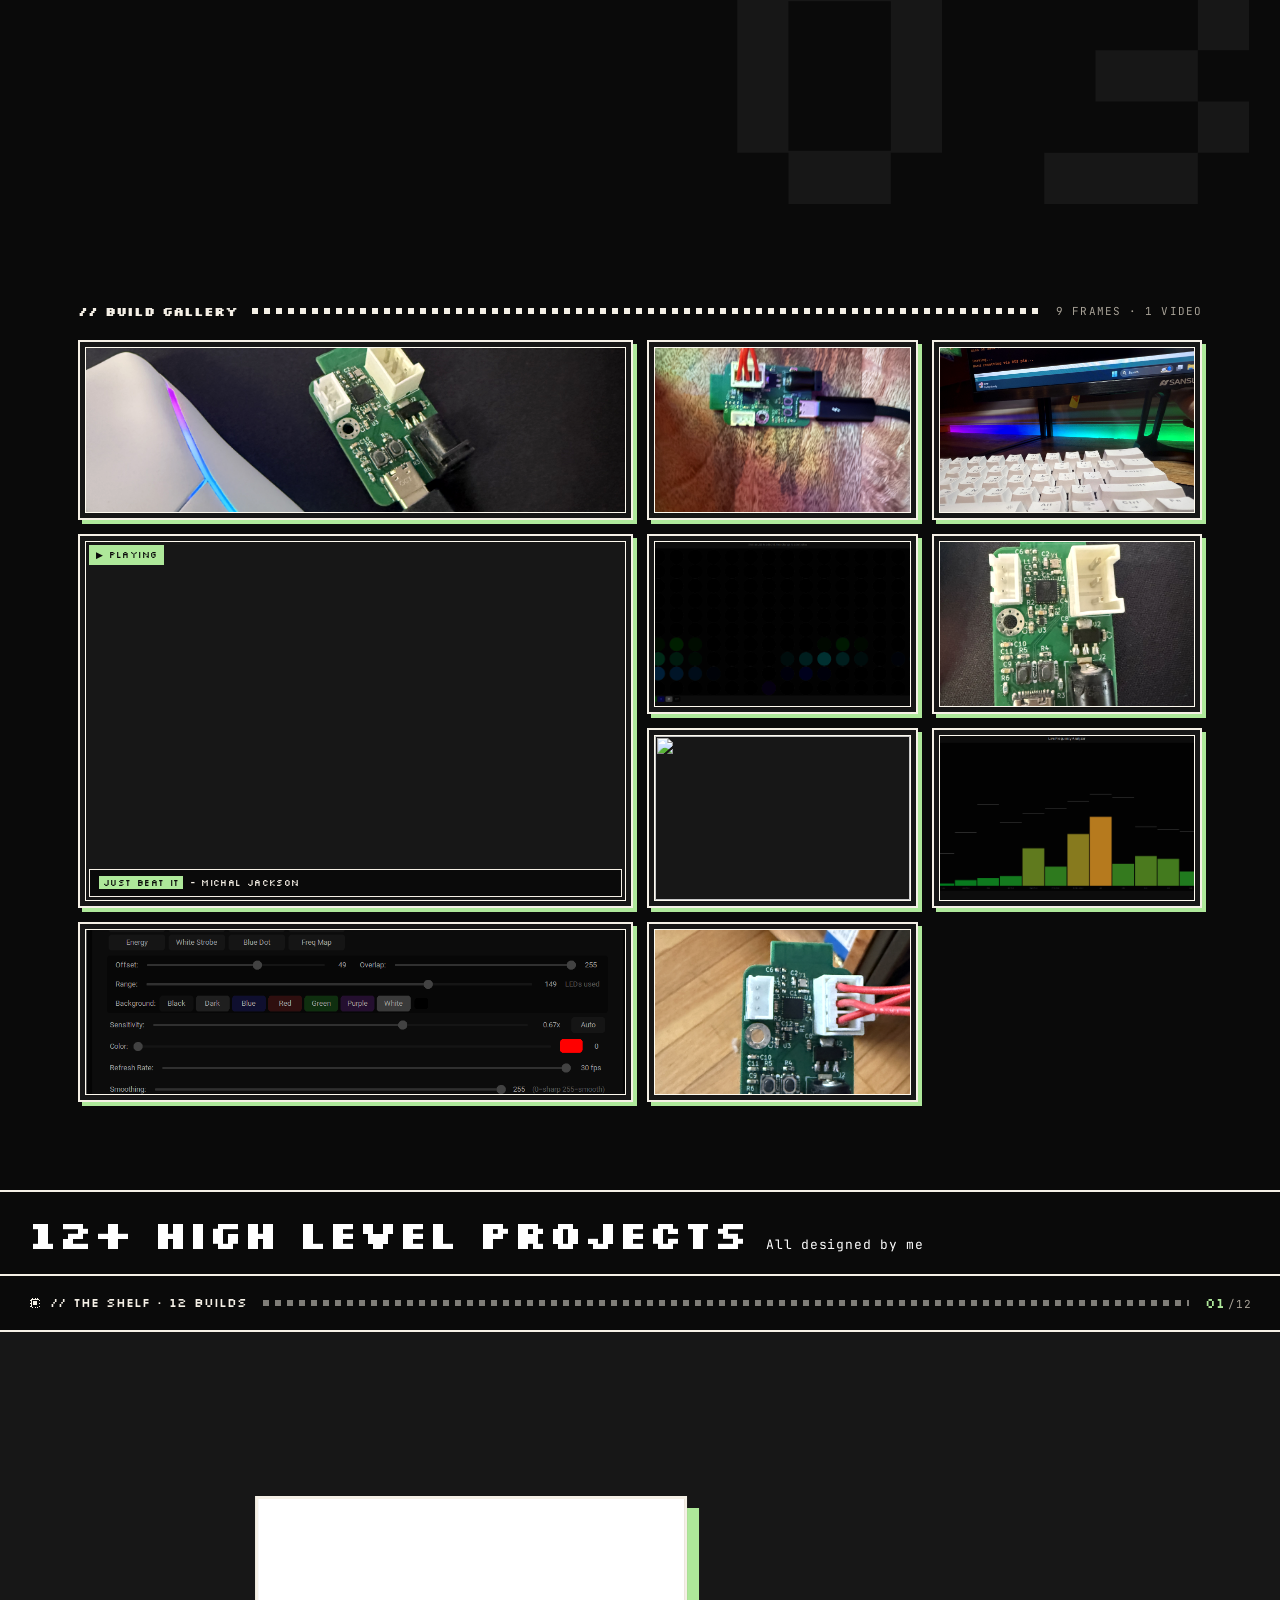
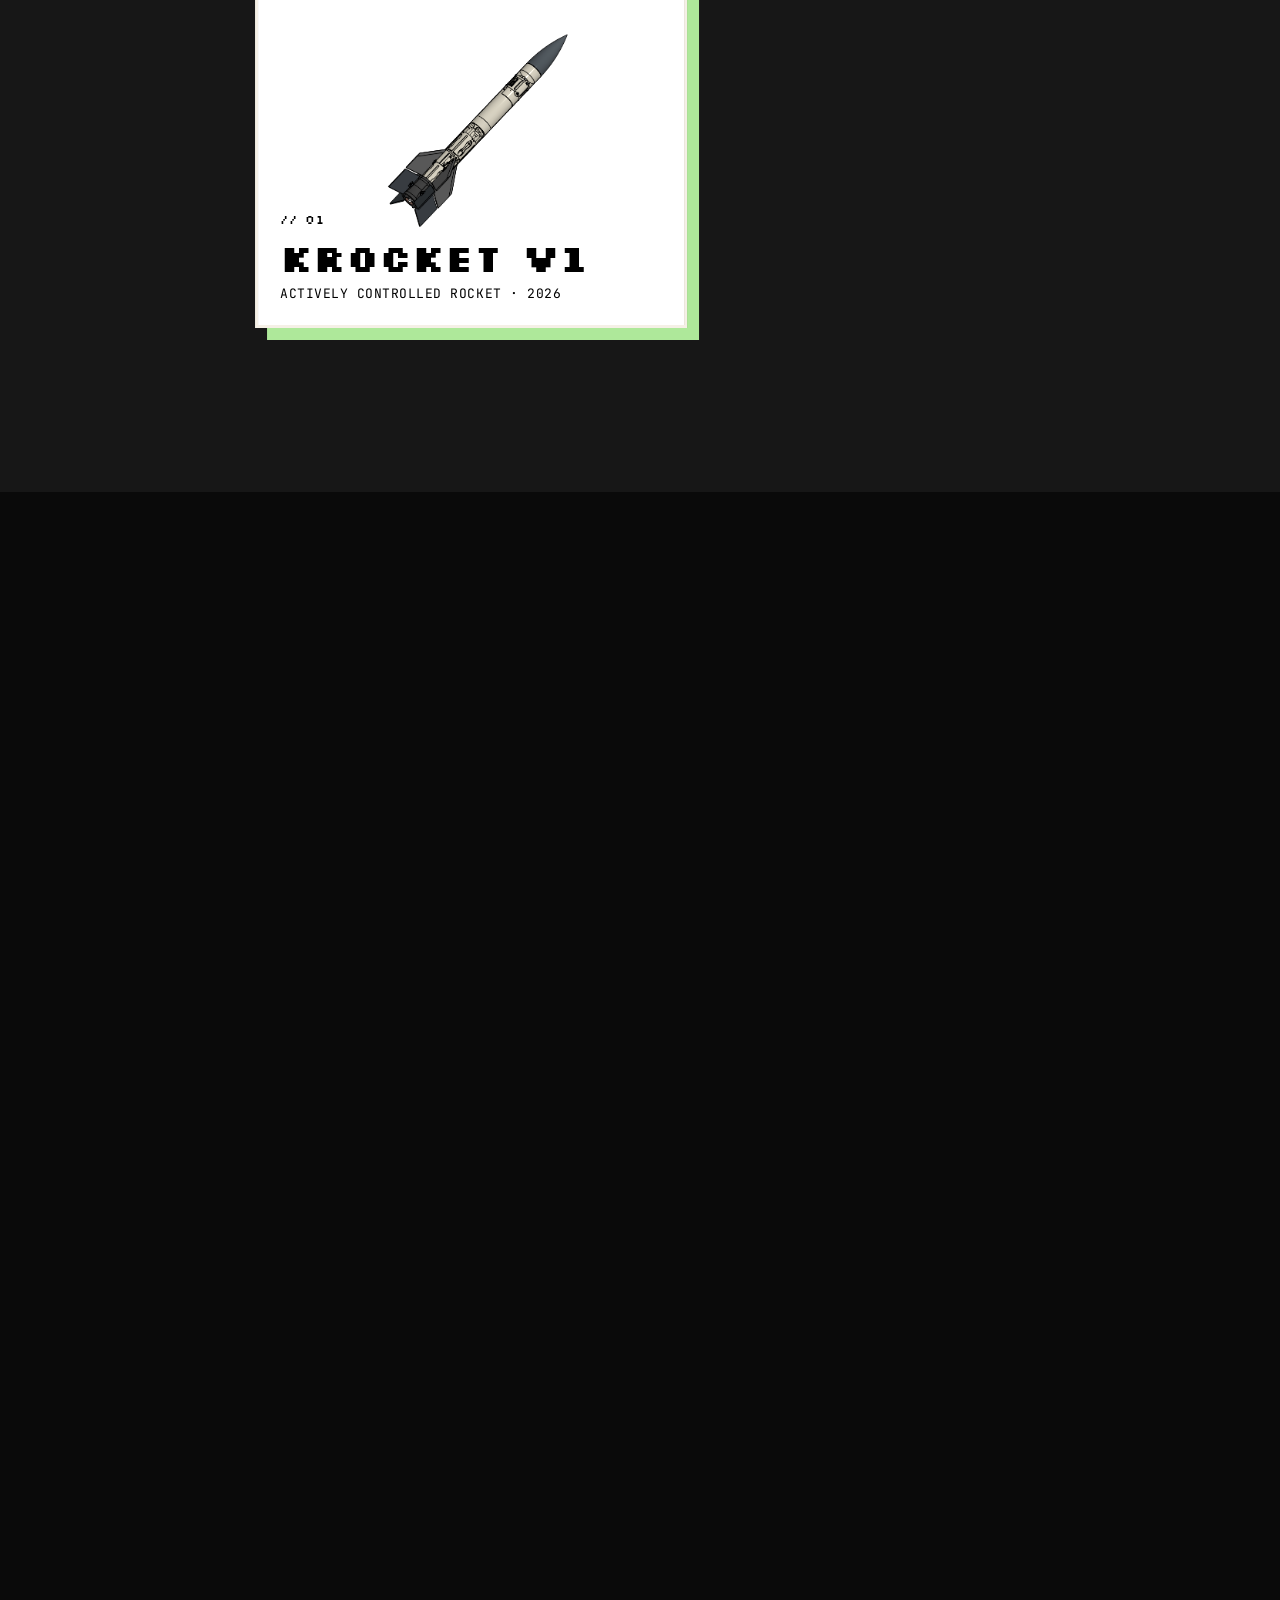
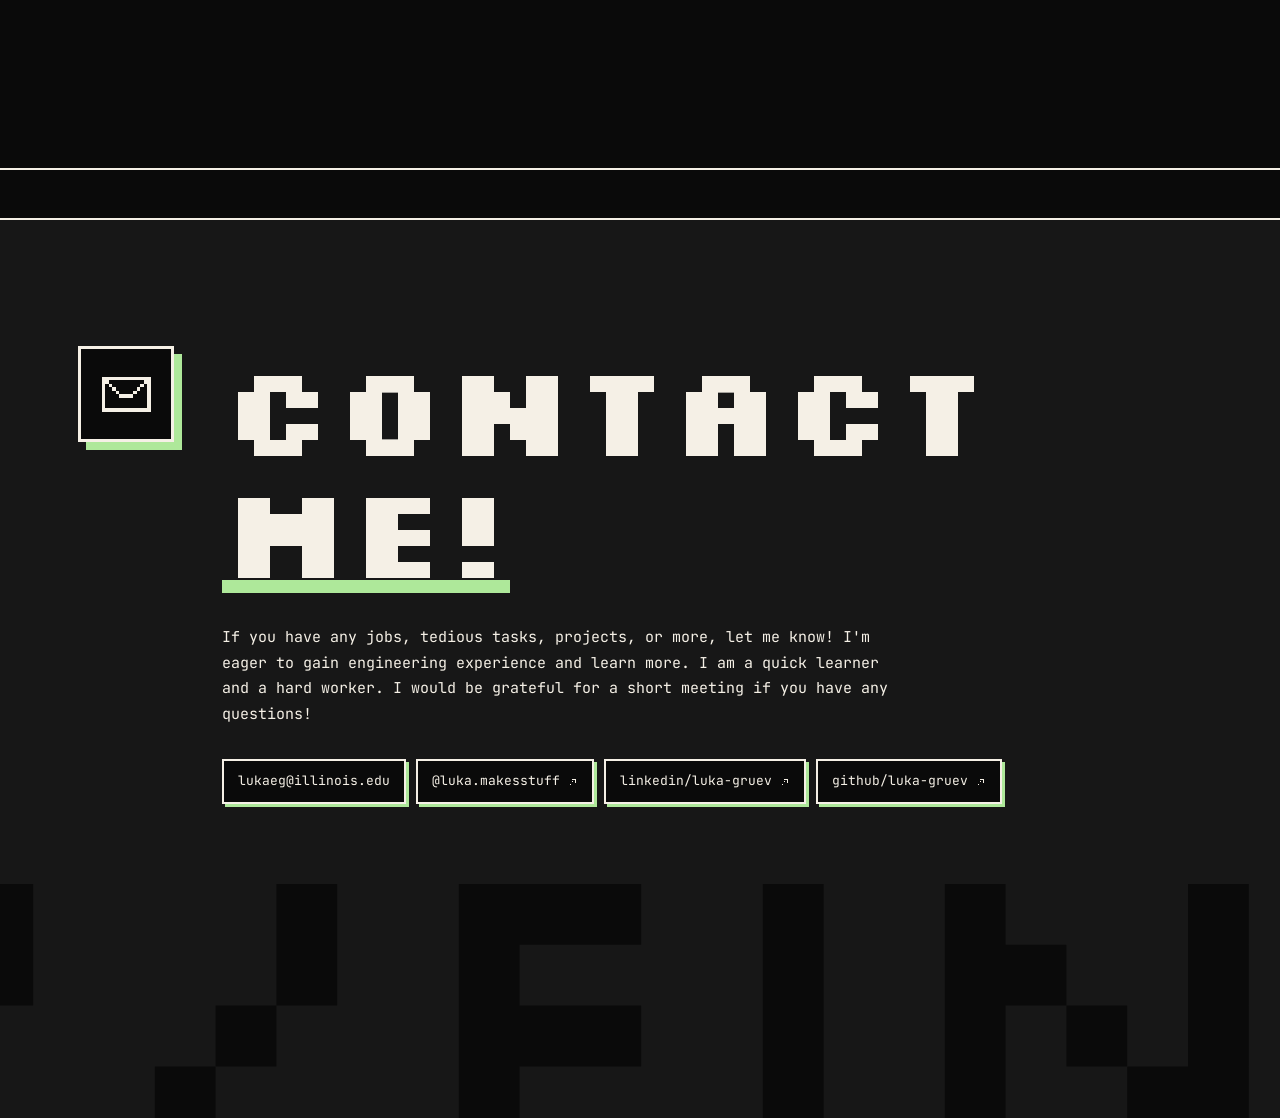
==== commit 29f01dc0: "a" ====
--- a/index.html
+++ b/index.html
@@ -399,14 +399,14 @@
     border-bottom:2px solid var(--ink);
   }
   .showcase-sticky{
-    position:sticky;top:0;
+    position:sticky;top:0;z-index:50;
     height:100vh;
     display:grid;grid-template-rows:auto auto 1fr auto;
     overflow:hidden;
     background:var(--bg-2);
   }
   .showcase-title{
-    display:flex;align-items:baseline;flex-wrap:wrap;gap:8px 18px;
+    display:flex;align-items:baseline;flex-wrap:wrap;gap:6px 18px;
     padding:22px 28px 18px;
     border-bottom:2px solid var(--ink);
     background:var(--bg);
@@ -415,17 +415,13 @@
     font-family:var(--pixel);font-weight:700;
     font-size:clamp(22px,3.4vw,40px);
     line-height:1;letter-spacing:0;
-    color:var(--ink);
+    color:#ffffff;
     margin:0;
-  }
-  .showcase-title h2 .accent{
-    color:var(--bg);background:var(--green);
-    padding:2px 8px 0;display:inline-block;
   }
   .showcase-title p{
     margin:0;
-    font-family:var(--mono);font-size:12px;
-    color:var(--ink-dim);letter-spacing:.08em;text-transform:uppercase;
+    font-family:var(--mono);font-size:13px;
+    color:#ffffff;letter-spacing:.06em;
   }
   .showcase-head{
     display:flex;align-items:center;gap:16px;
@@ -1333,8 +1329,8 @@
 <section class="showcase" id="showcase" style="--slides:12">
   <div class="showcase-sticky">
     <div class="showcase-title">
-      <h2><span class="accent">12+</span> HIGH LEVEL PROJECTS</h2>
-      <p>// All designed by me</p>
+      <h2>12+ HIGH LEVEL PROJECTS</h2>
+      <p>All designed by me</p>
     </div>
     <header class="showcase-head">
       <span class="label"><svg class="px" style="width:14px;height:14px"><use href="#i-chip"/></svg> // THE SHELF · 12 BUILDS</span>
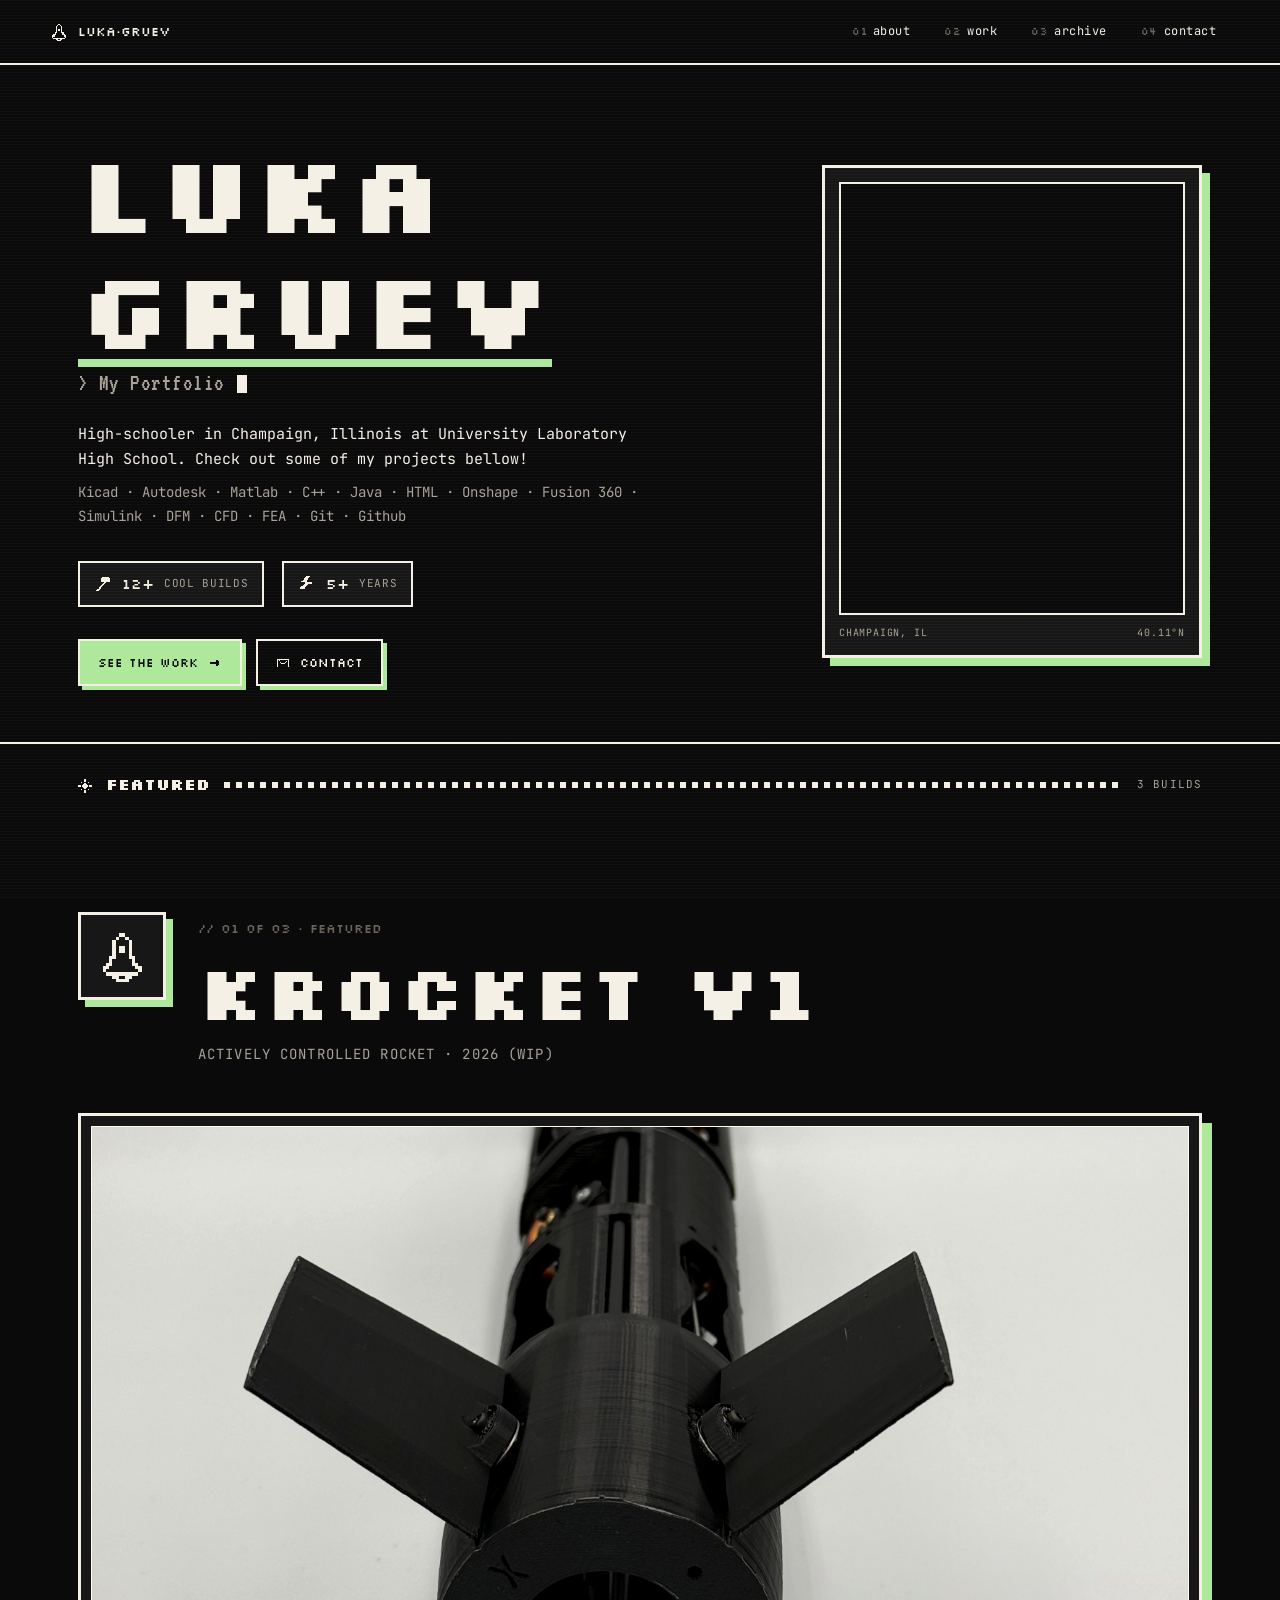
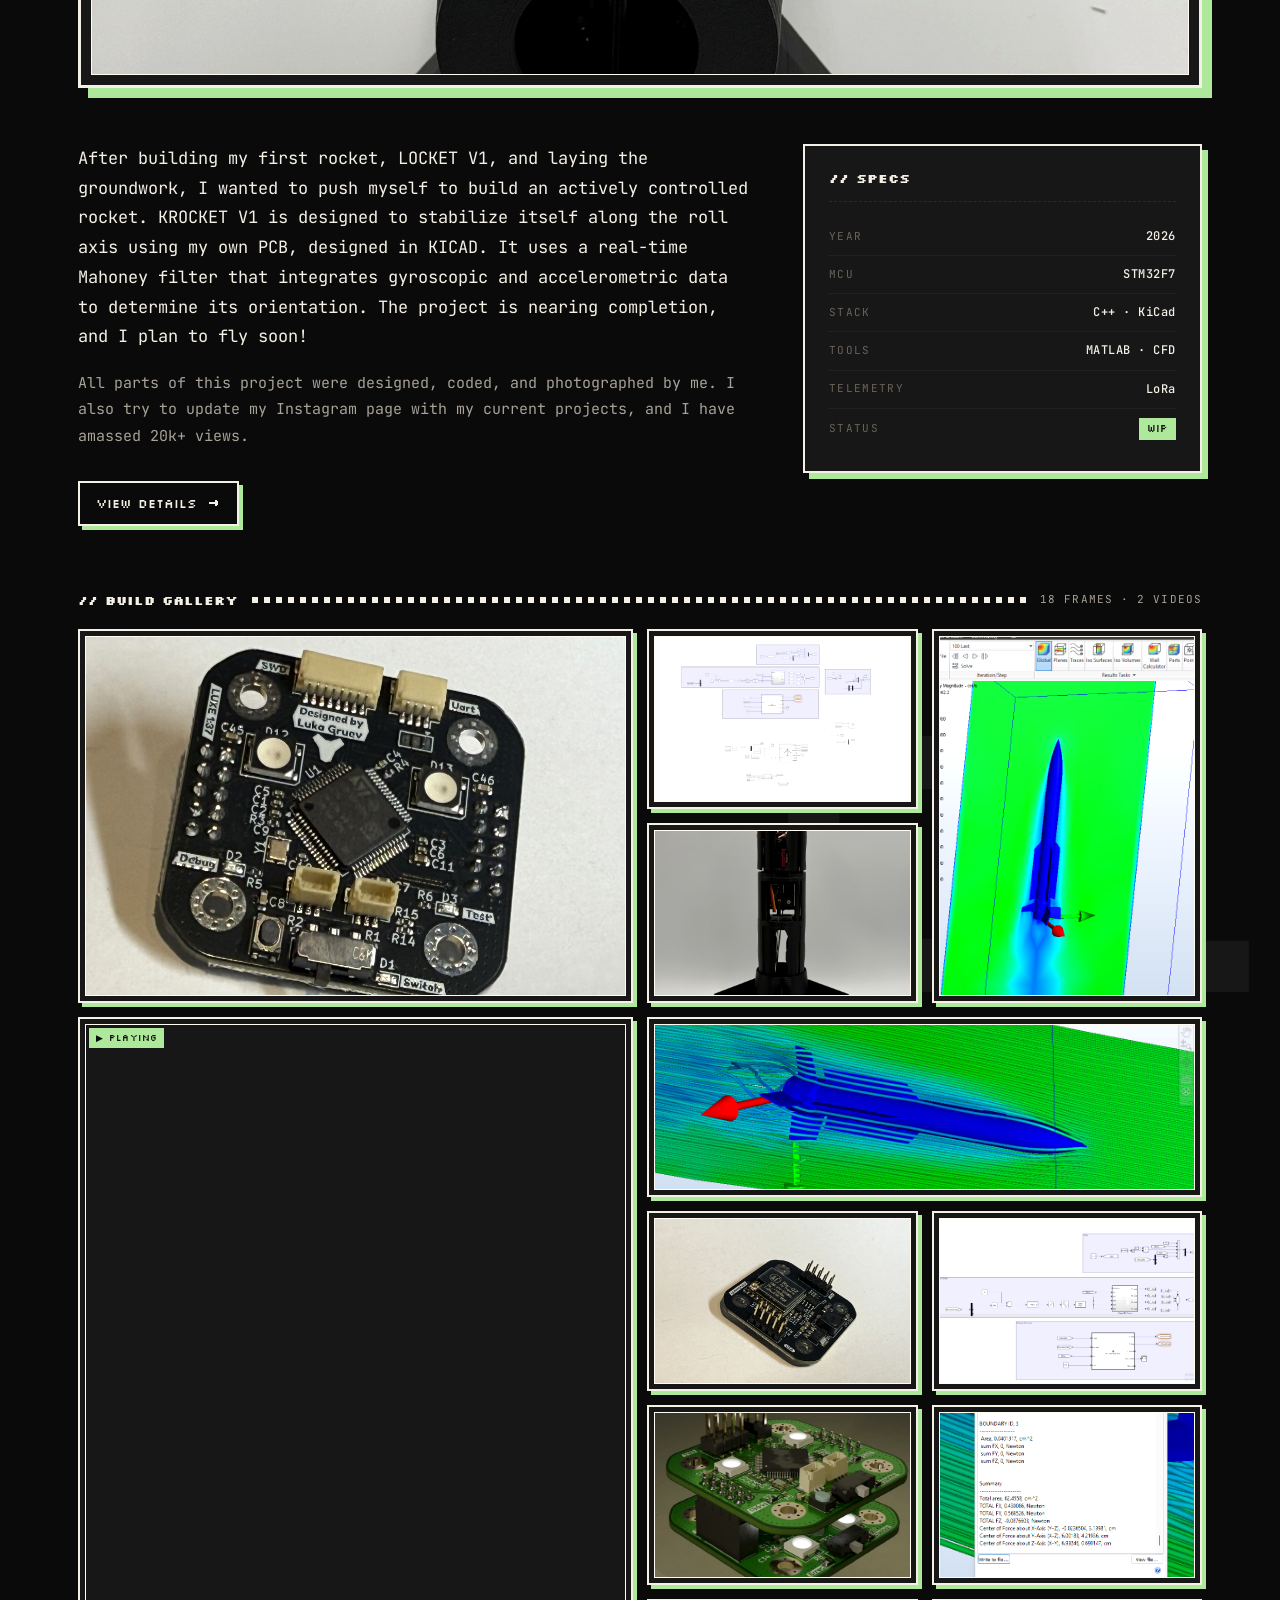
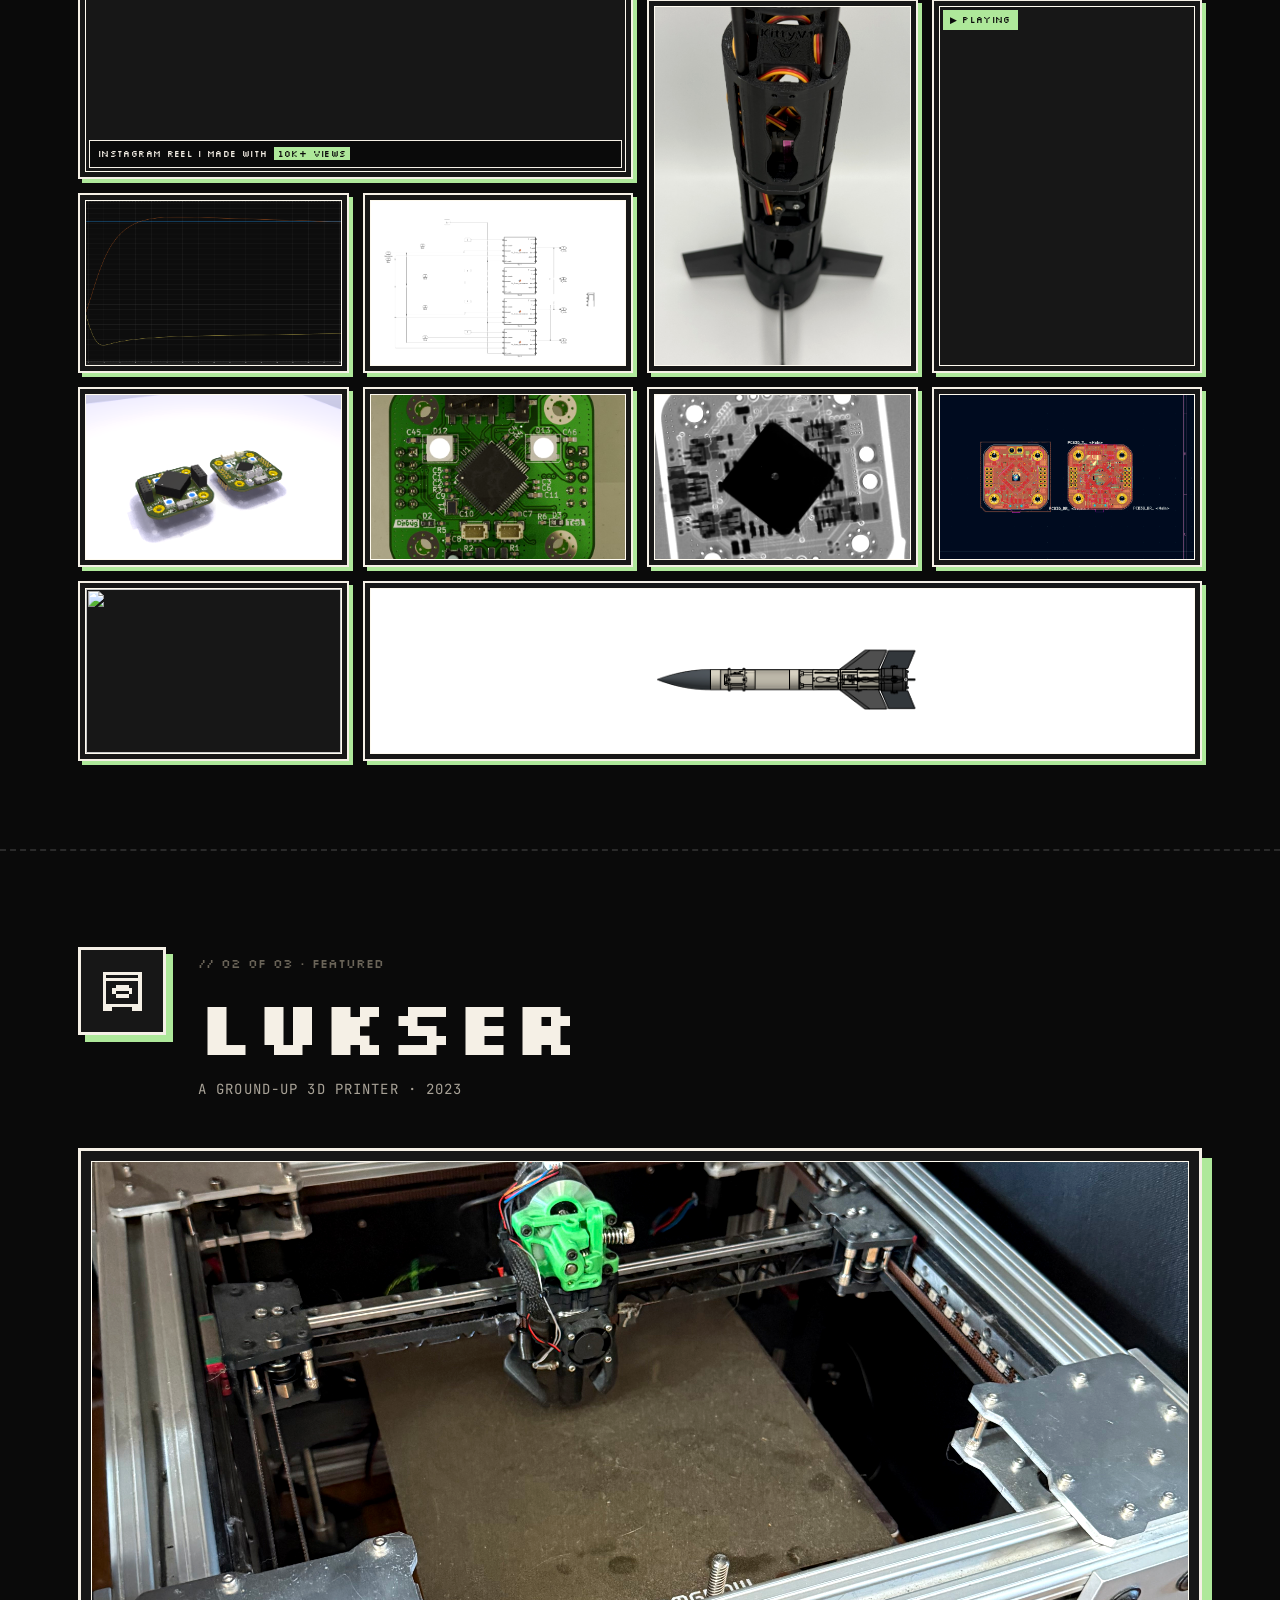
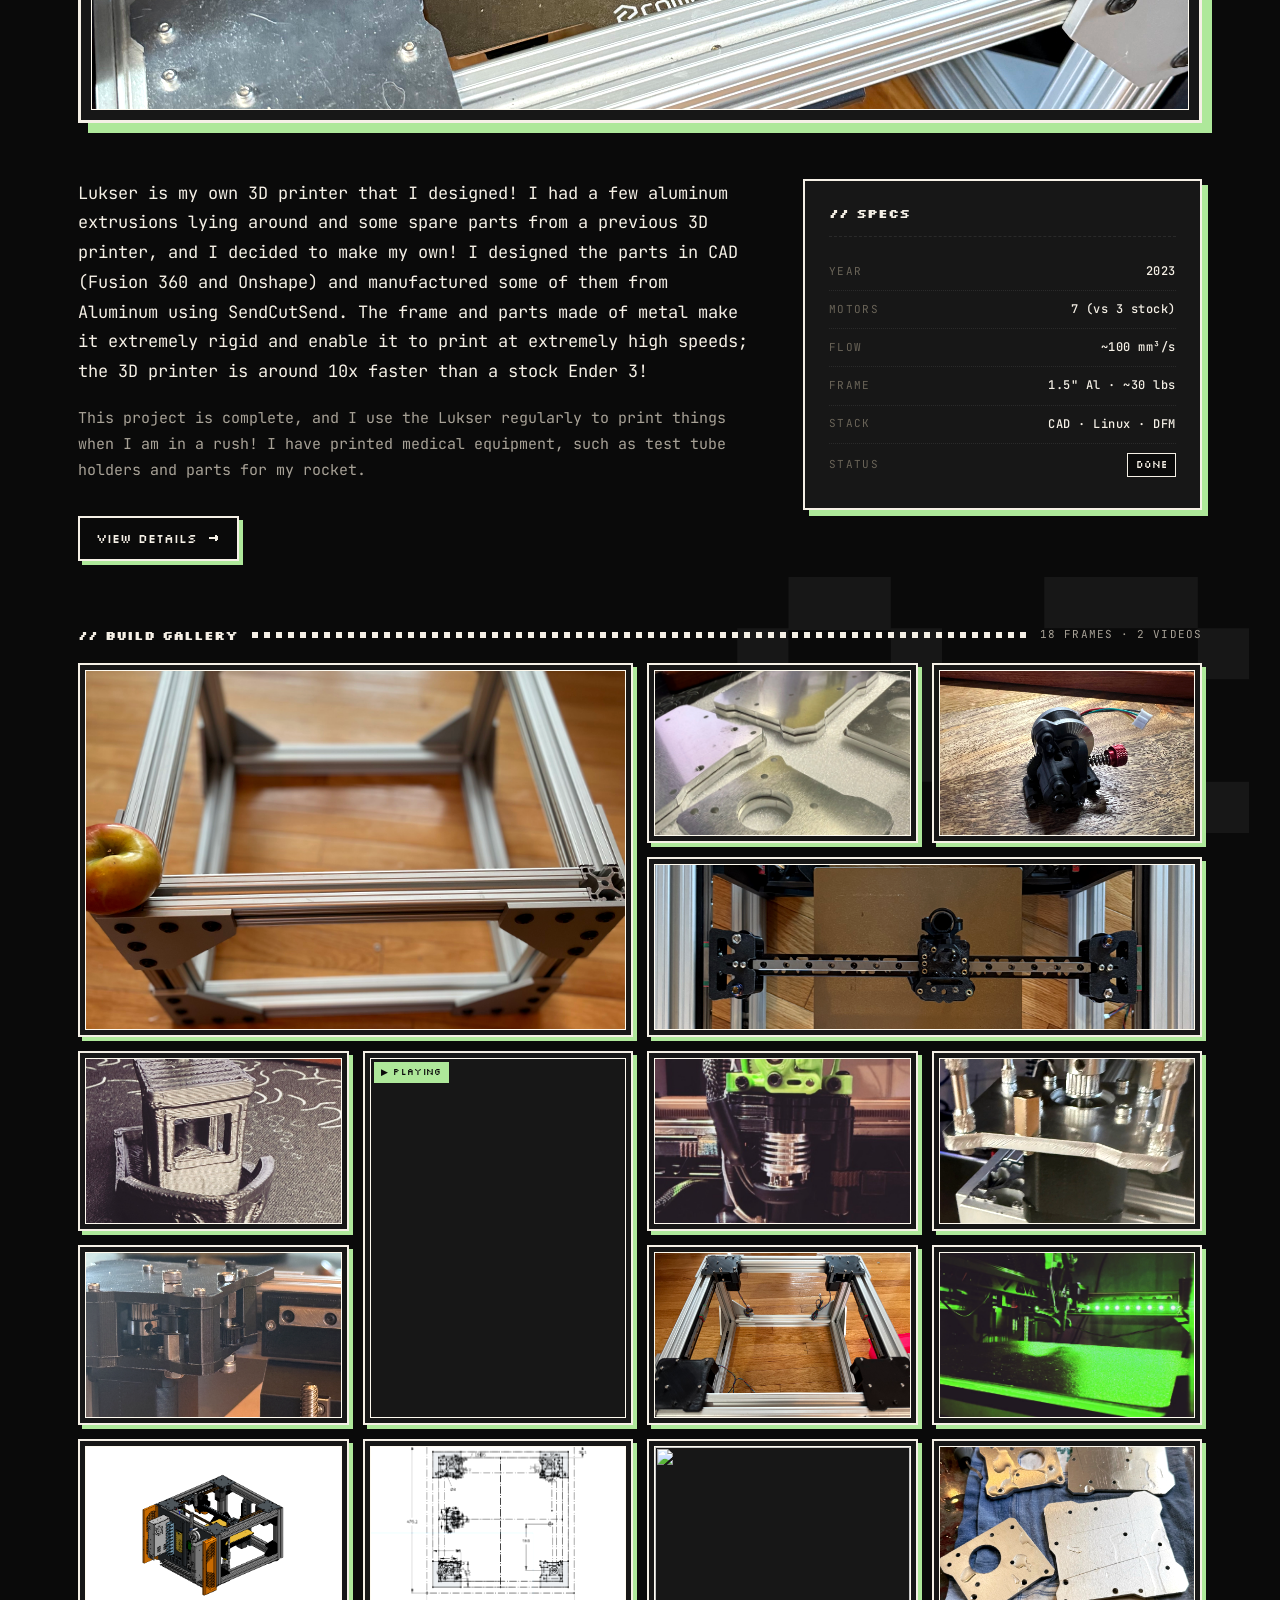
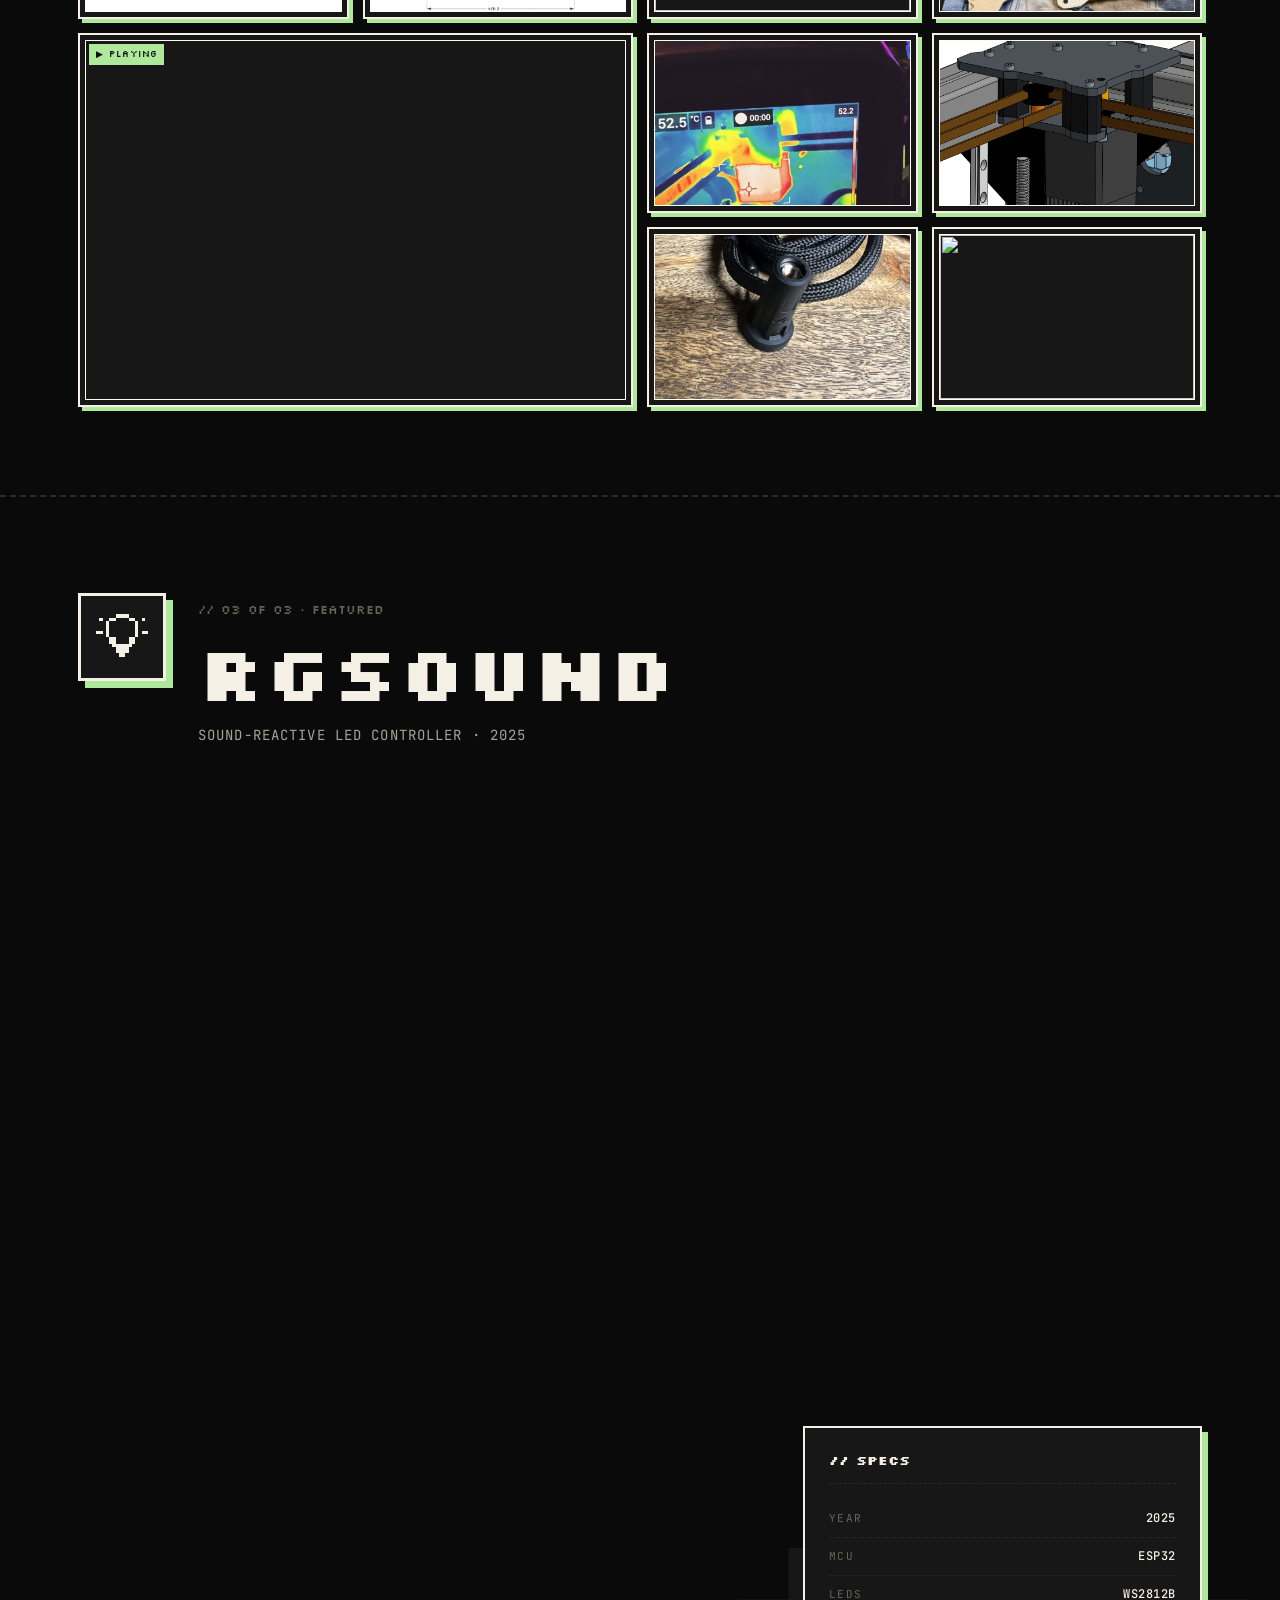
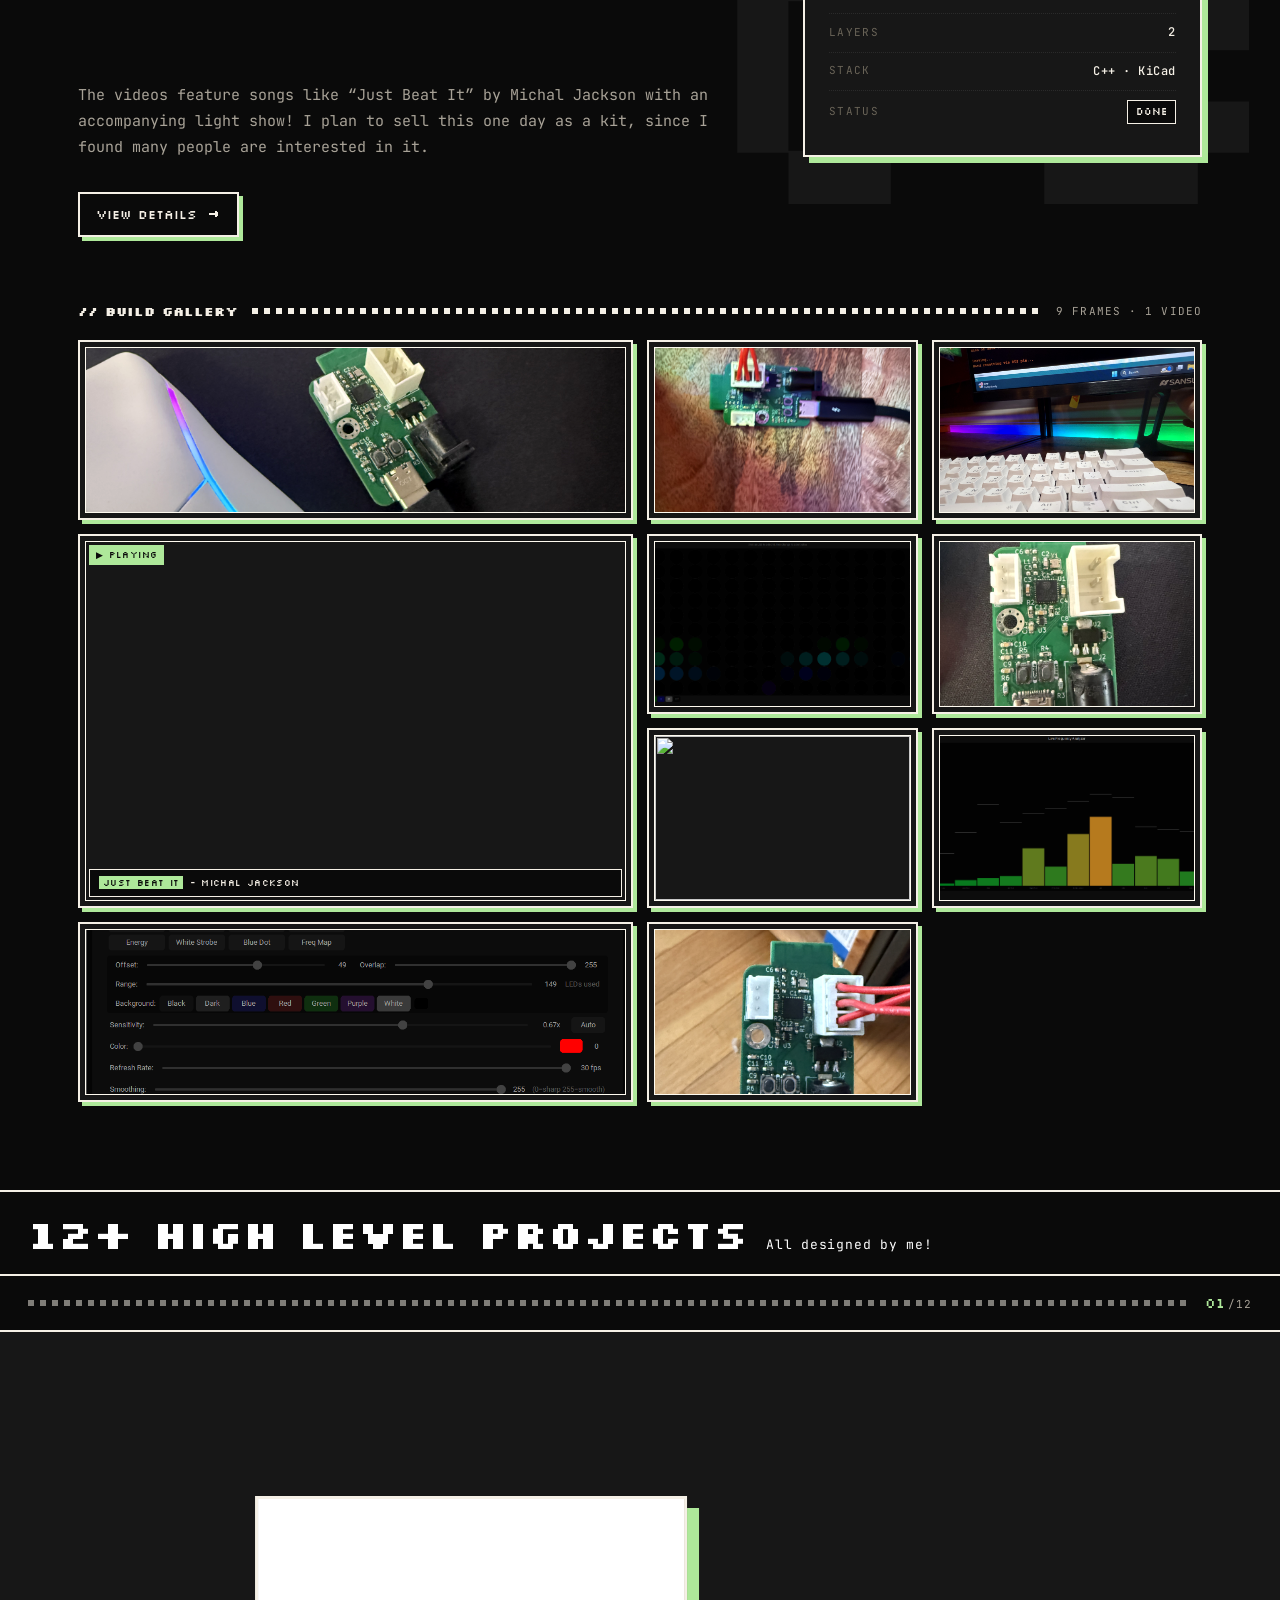
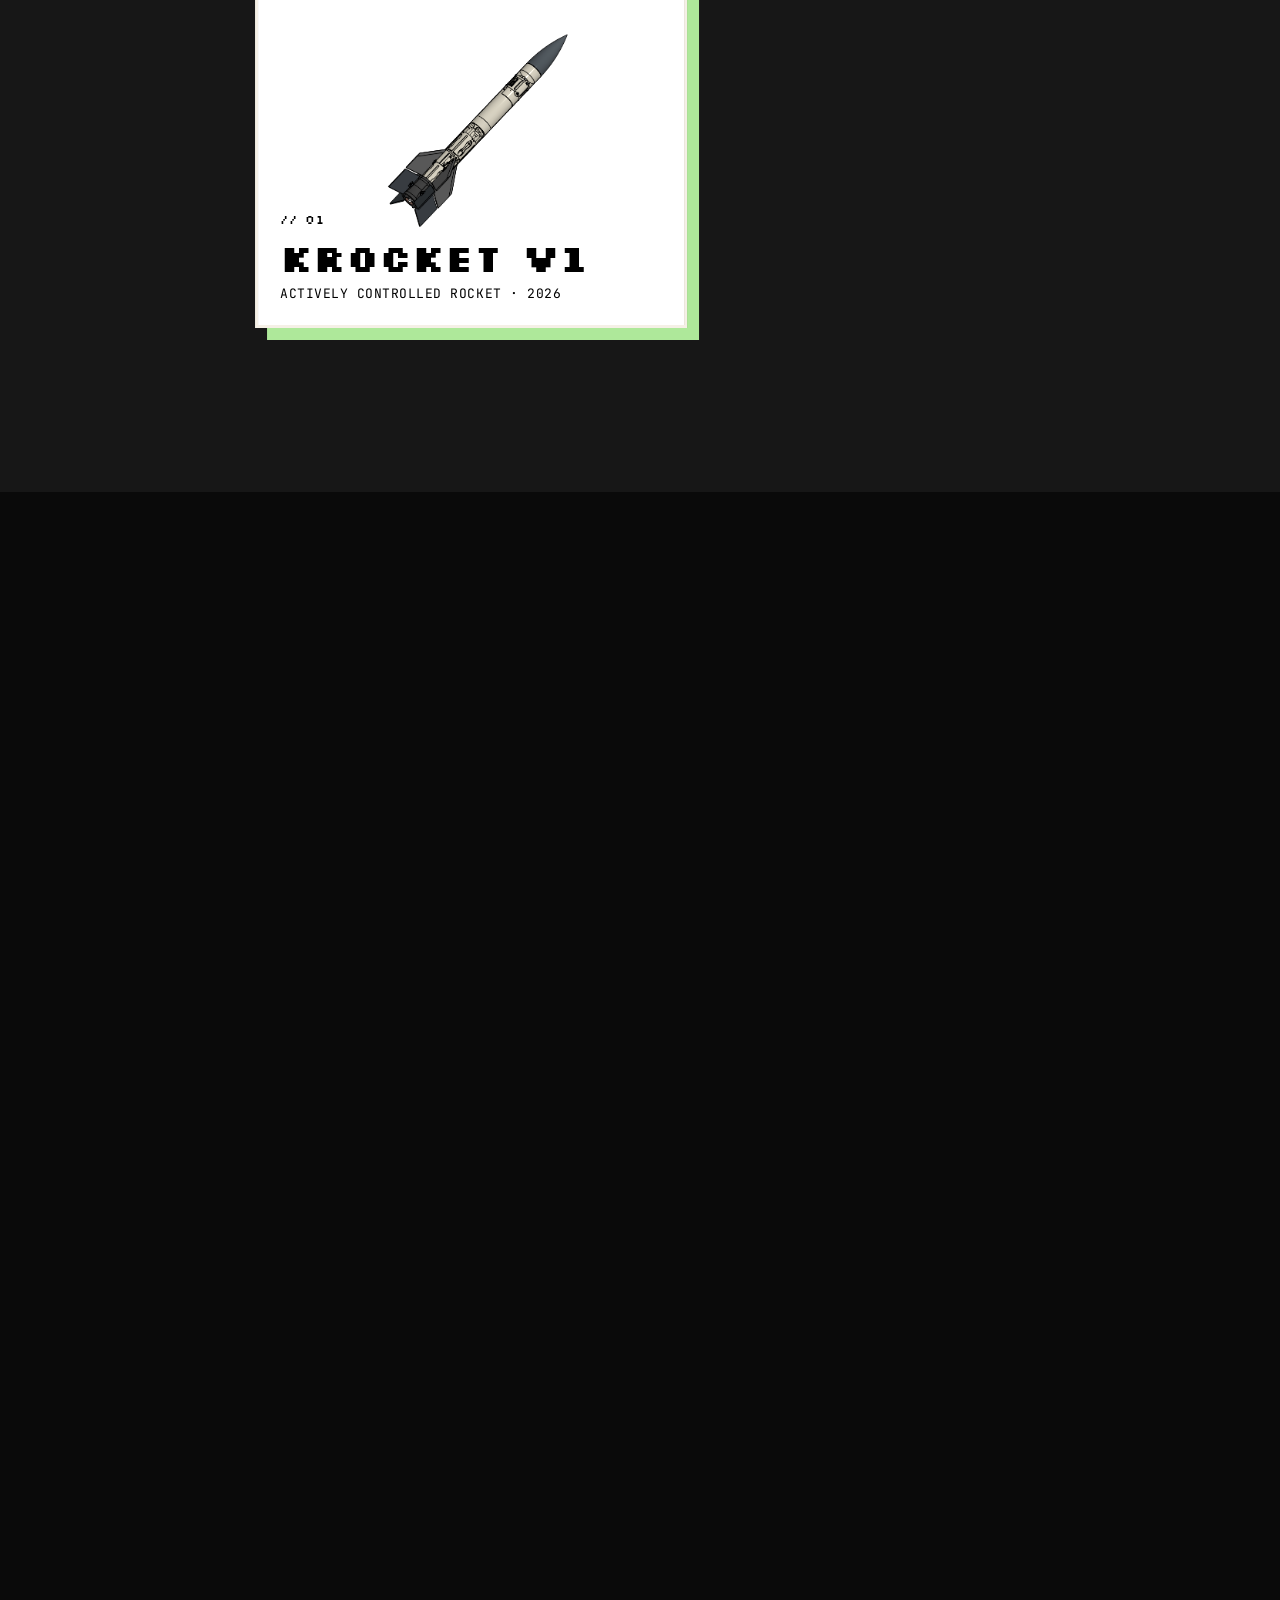
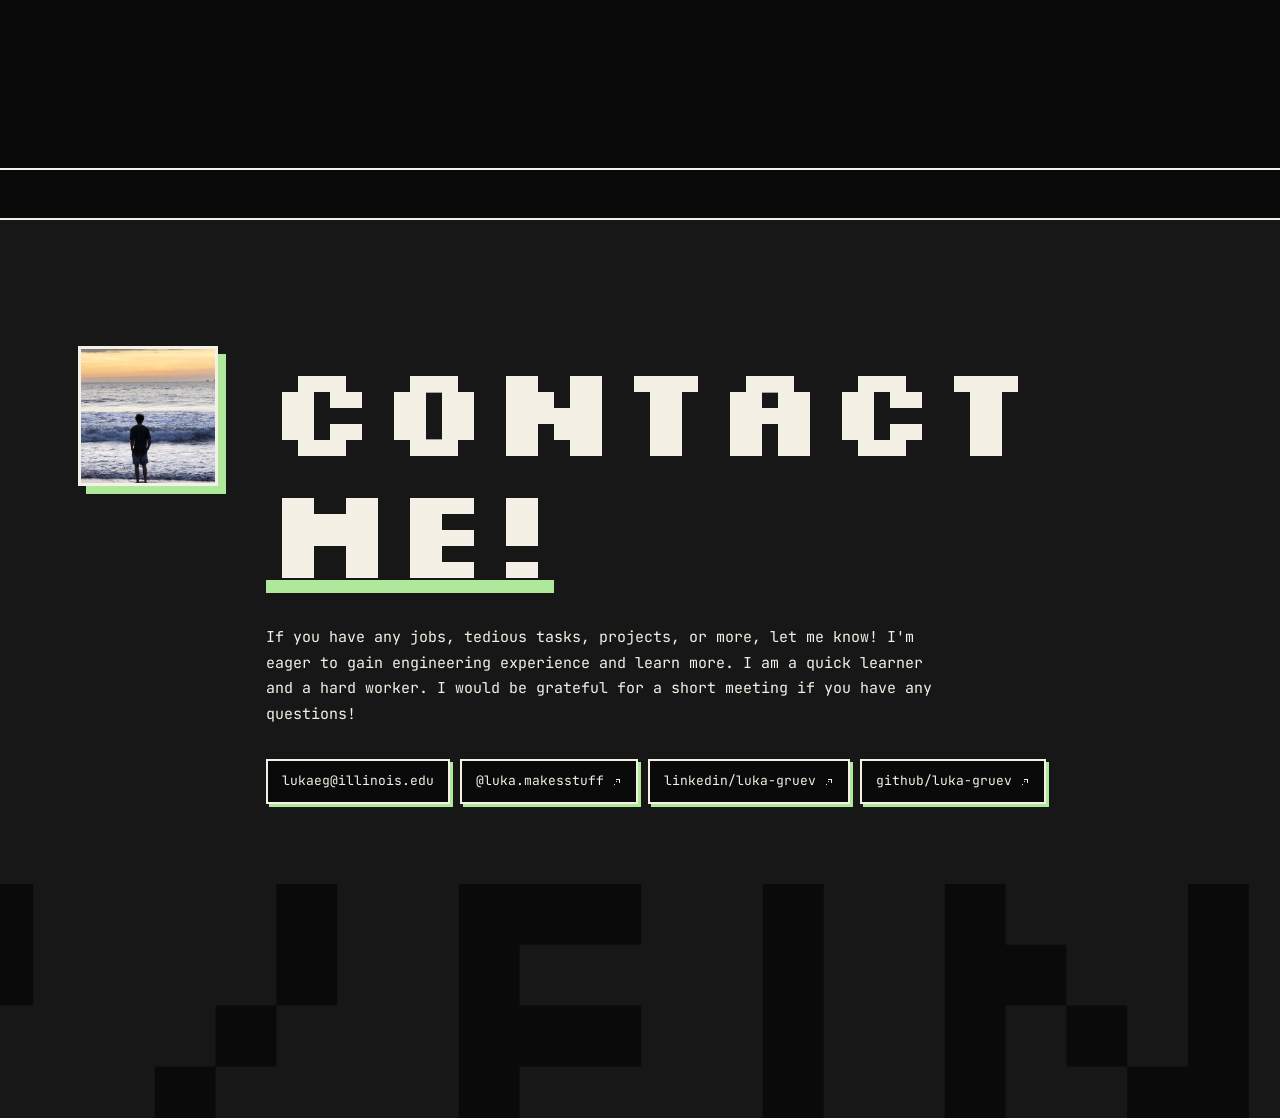
==== commit 12bd4be1: "assets" ====
--- a/index.html
+++ b/index.html
@@ -574,6 +574,8 @@
   .foot-grid{display:grid;grid-template-columns:auto 1fr;gap:48px;align-items:start;margin-bottom:80px}
   .foot-icon{width:96px;height:96px;background:var(--bg);border:3px solid var(--ink);display:grid;place-items:center;color:var(--ink);box-shadow:8px 8px 0 var(--green);flex-shrink:0}
   .foot-icon .px{width:56px;height:56px}
+  .foot-pfp{width:140px;height:140px;overflow:hidden;padding:0}
+  .foot-pfp img{width:100%;height:100%;object-fit:cover;display:block;filter:contrast(1.05) brightness(1.02)}
   .foot h2{
     font-family:var(--pixel);font-weight:700;
     font-size:clamp(48px,10vw,140px);line-height:.95;
@@ -1330,10 +1332,9 @@
   <div class="showcase-sticky">
     <div class="showcase-title">
       <h2>12+ HIGH LEVEL PROJECTS</h2>
-      <p>All designed by me</p>
+      <p>All designed by me!</p>
     </div>
     <header class="showcase-head">
-      <span class="label"><svg class="px" style="width:14px;height:14px"><use href="#i-chip"/></svg> // THE SHELF · 12 BUILDS</span>
       <span class="rule"></span>
       <span class="pages"><span class="cur">01</span>/12</span>
     </header>
@@ -1479,7 +1480,7 @@
 <footer class="foot" id="contact">
   <div class="wrap">
     <div class="foot-grid">
-      <div class="foot-icon"><svg class="px"><use href="#i-mail"/></svg></div>
+      <div class="foot-icon foot-pfp"><img src="assets/me/PFP.jpg" alt="Luka Gruev"></div>
       <div>
         <h2>Contact<span class="accent">Me!</span></h2>
         <p class="type">If you have any jobs, tedious tasks, projects, or more, let me know! I'm eager to gain engineering experience and learn more. I am a quick learner and a hard worker. I would be grateful for a short meeting if you have any questions! </p>
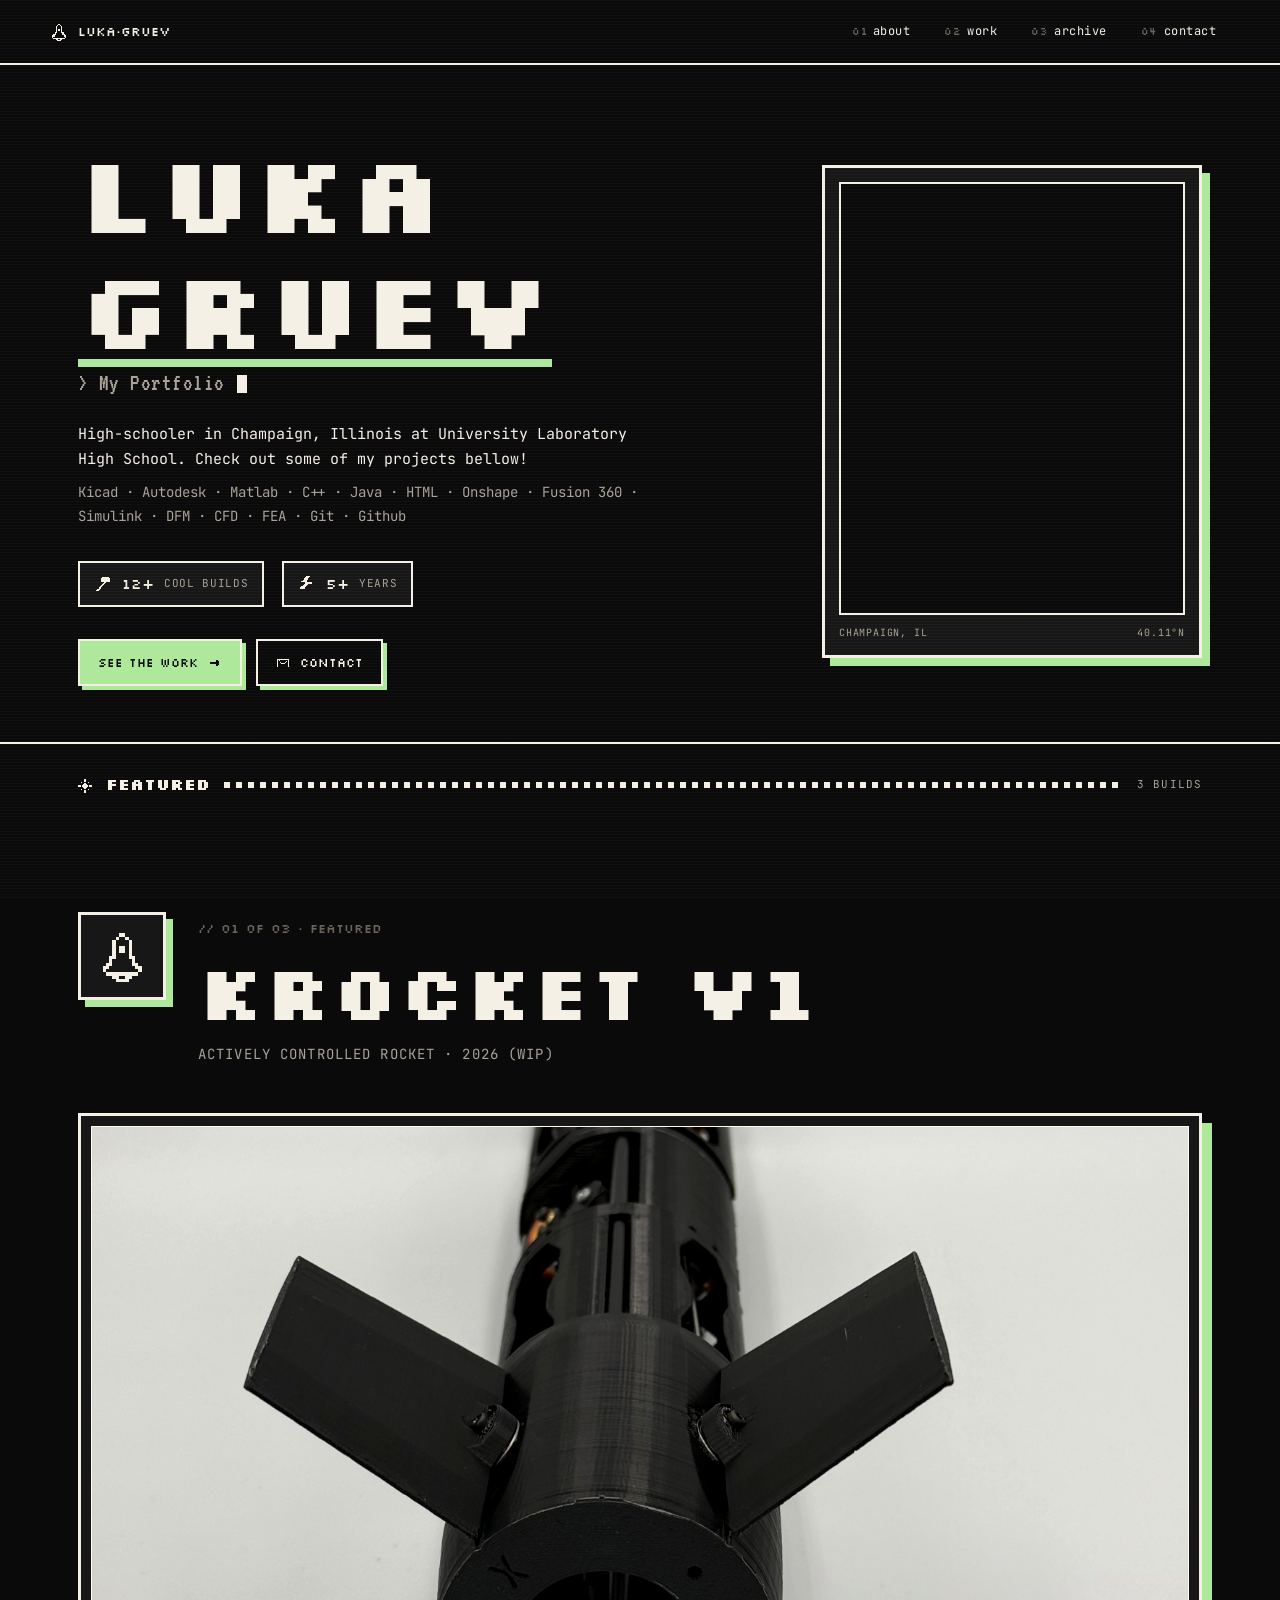
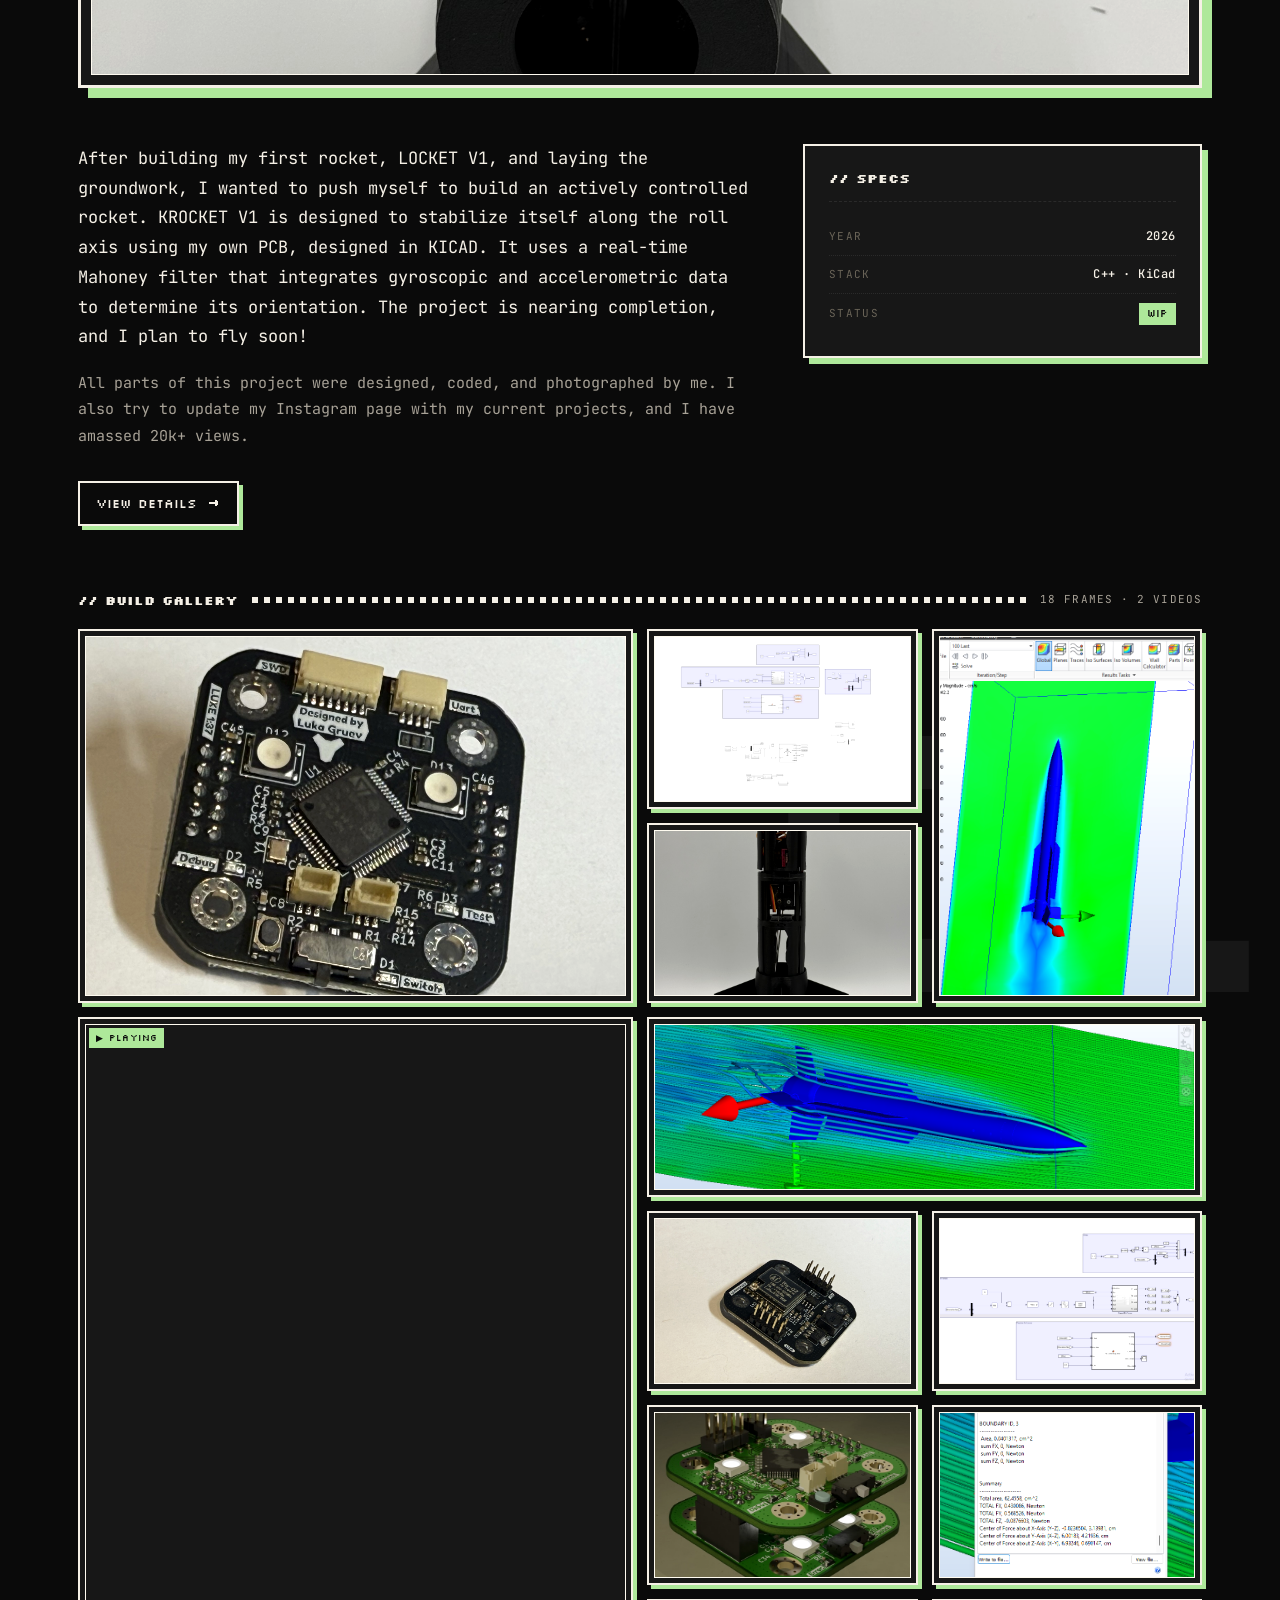
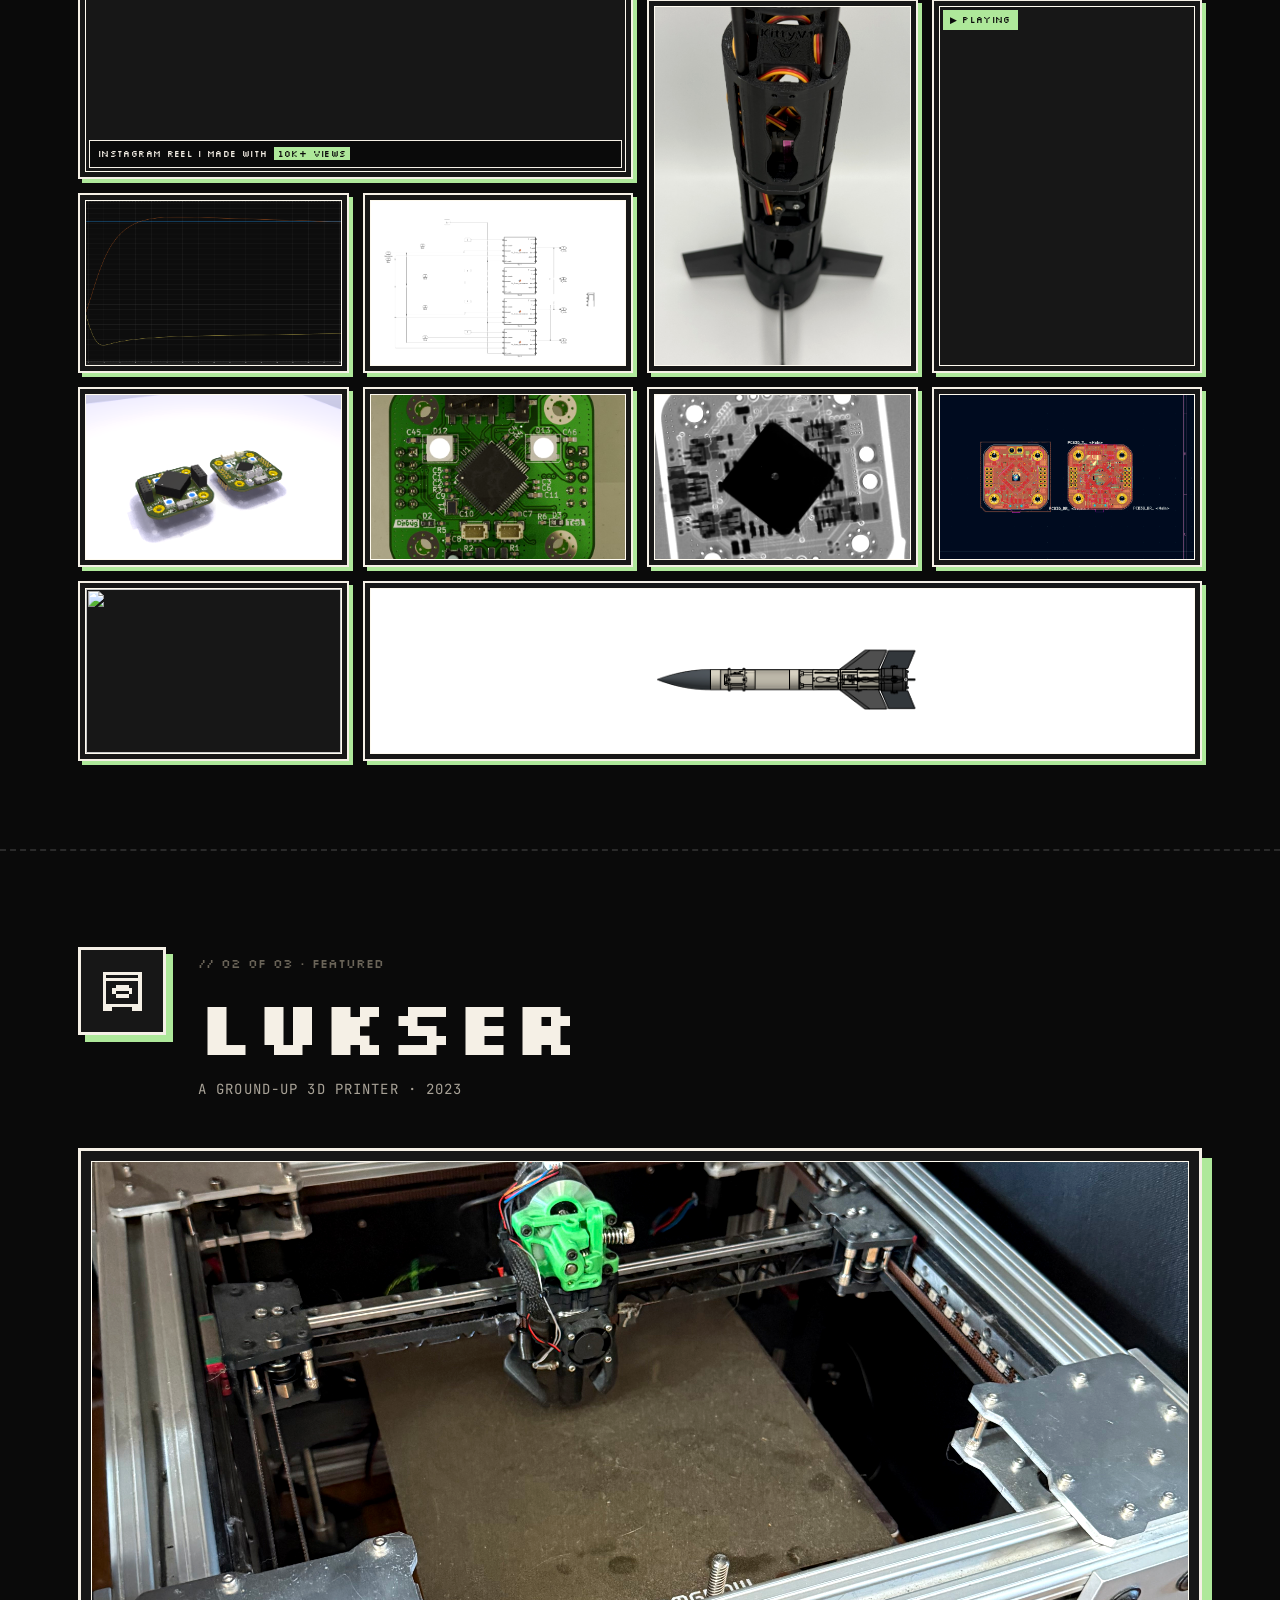
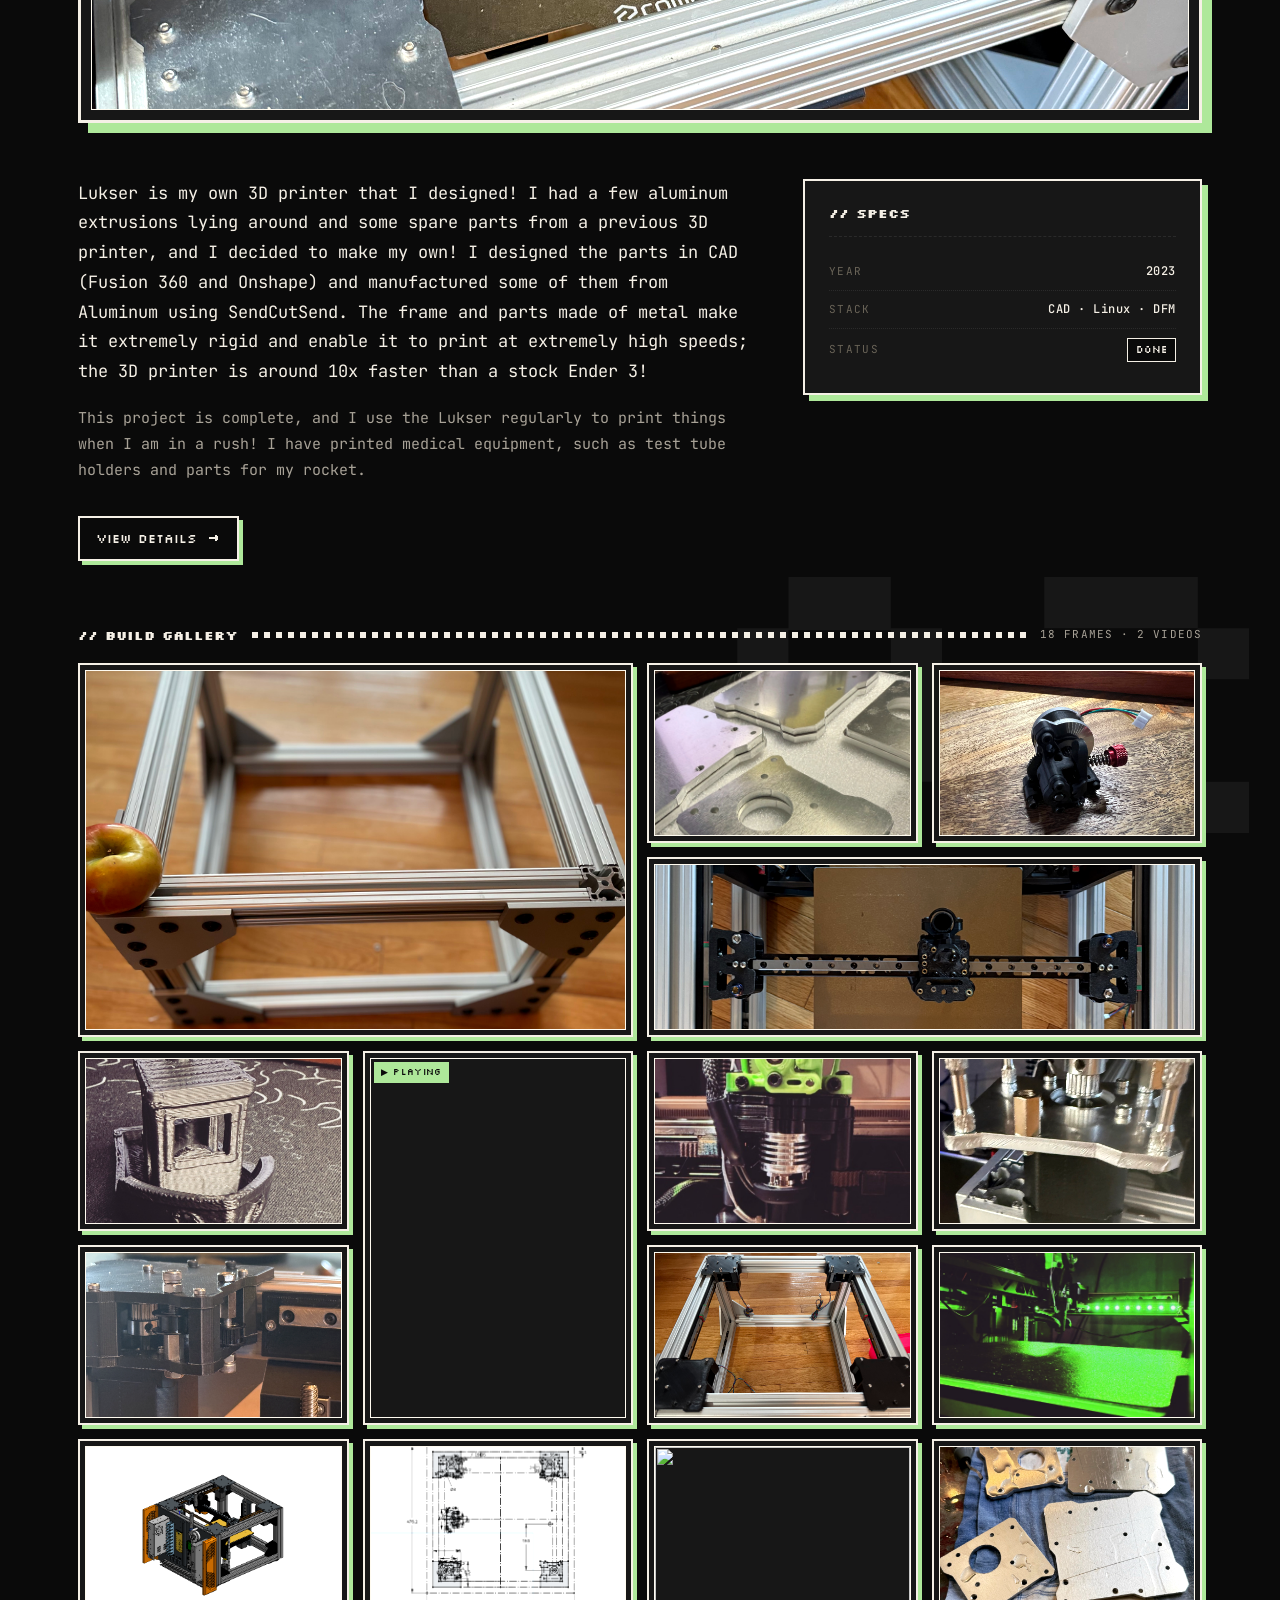
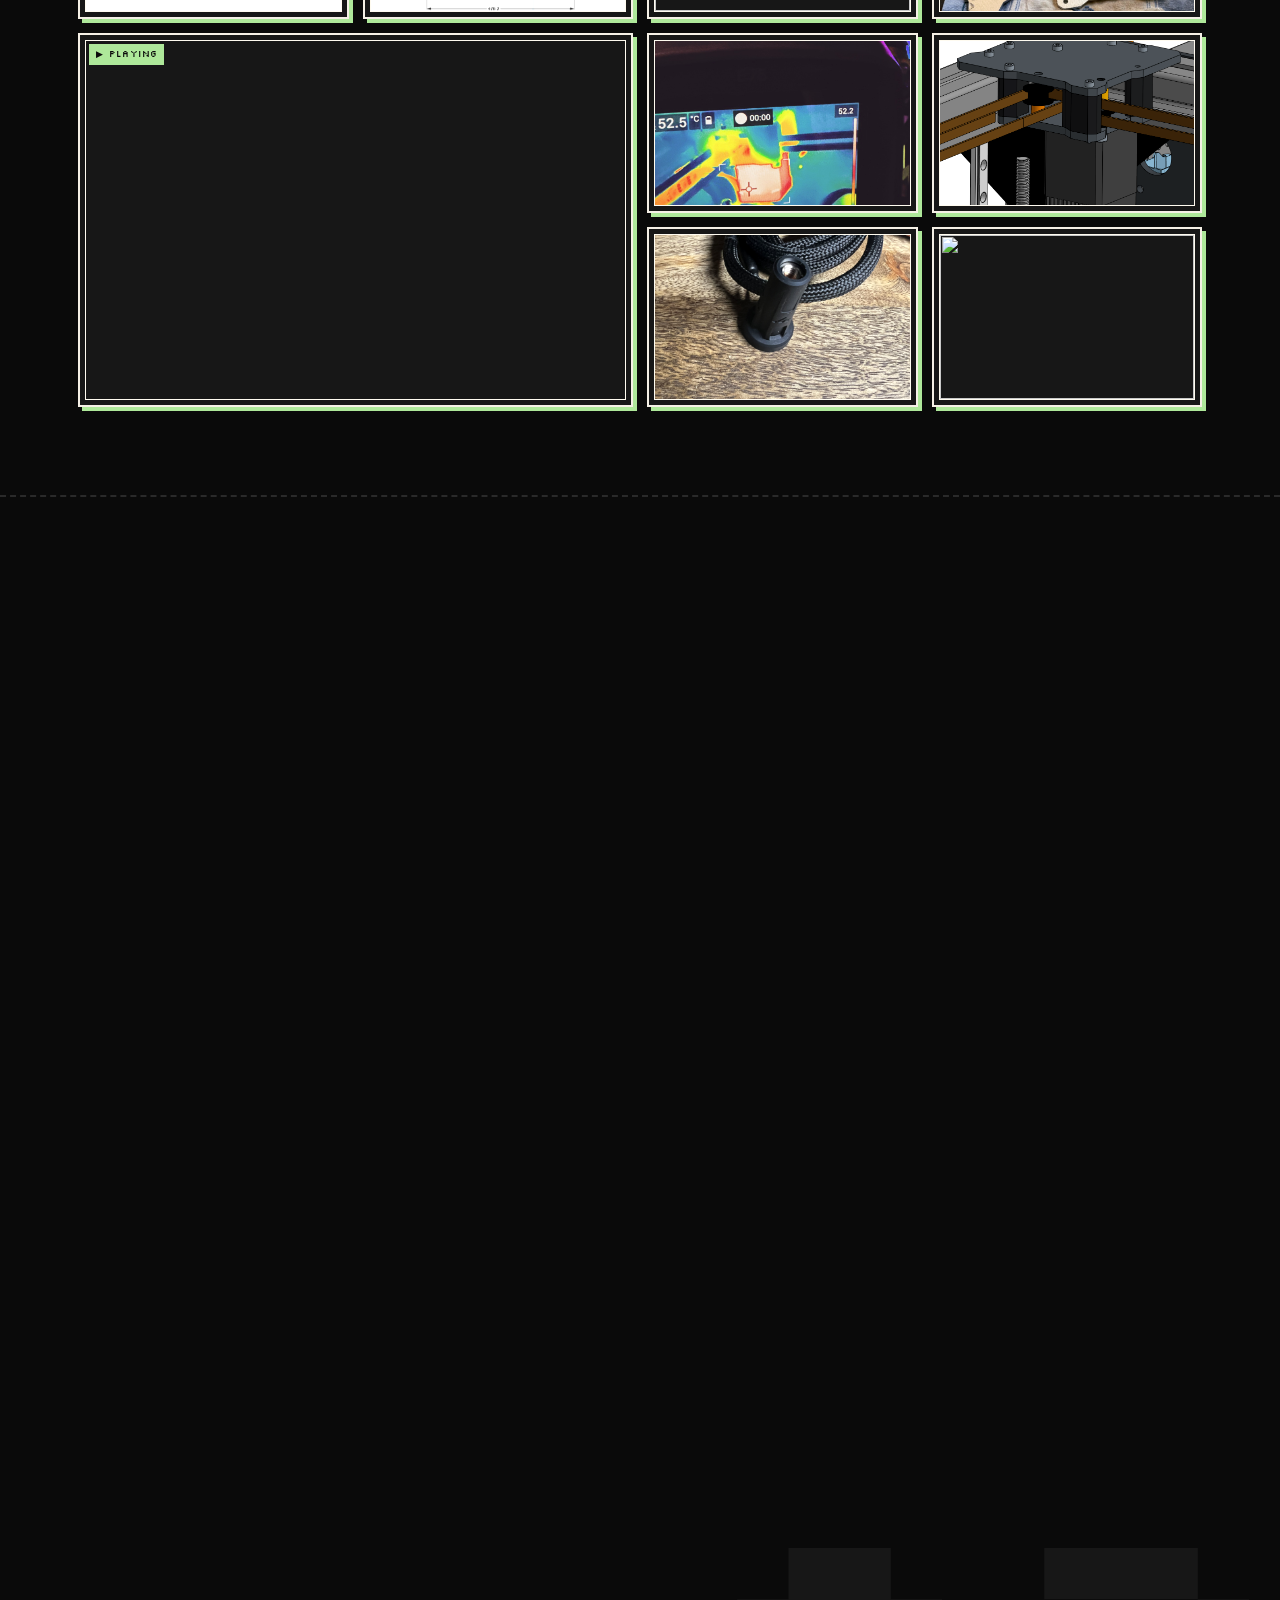
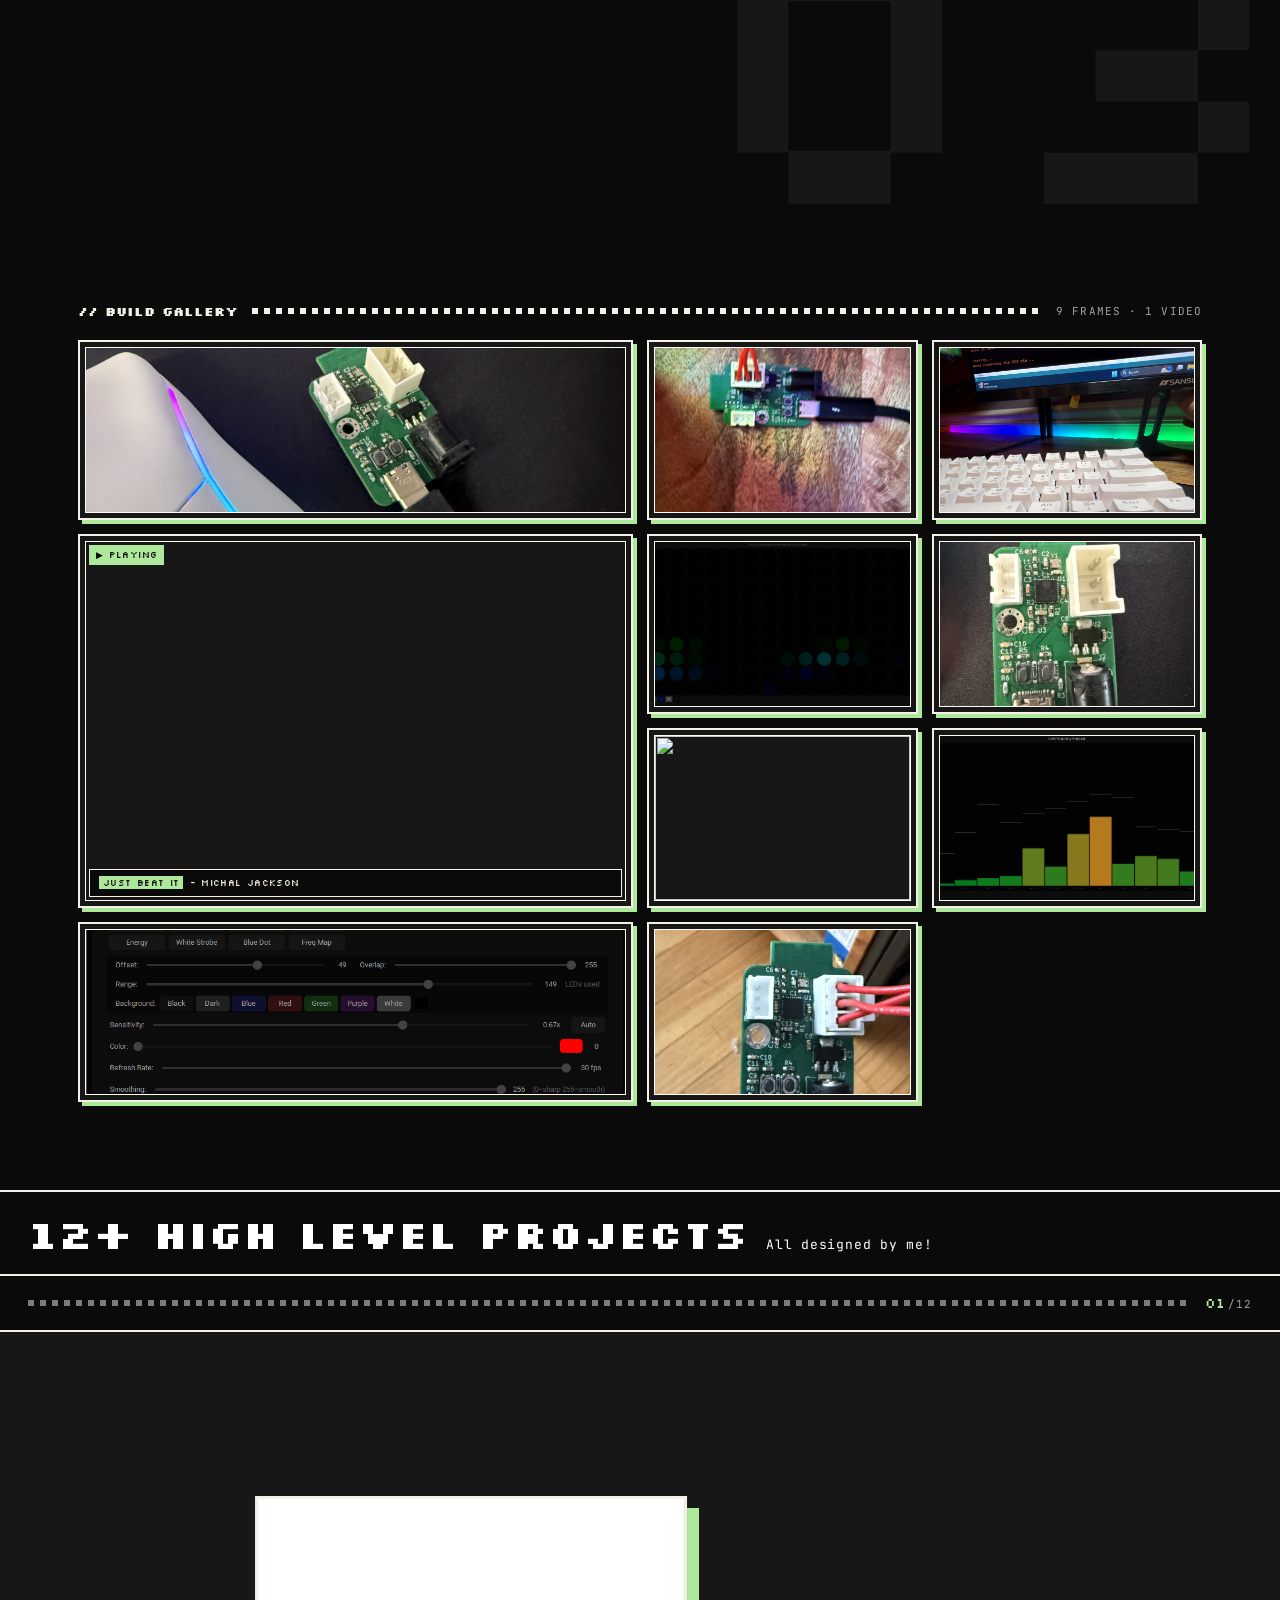
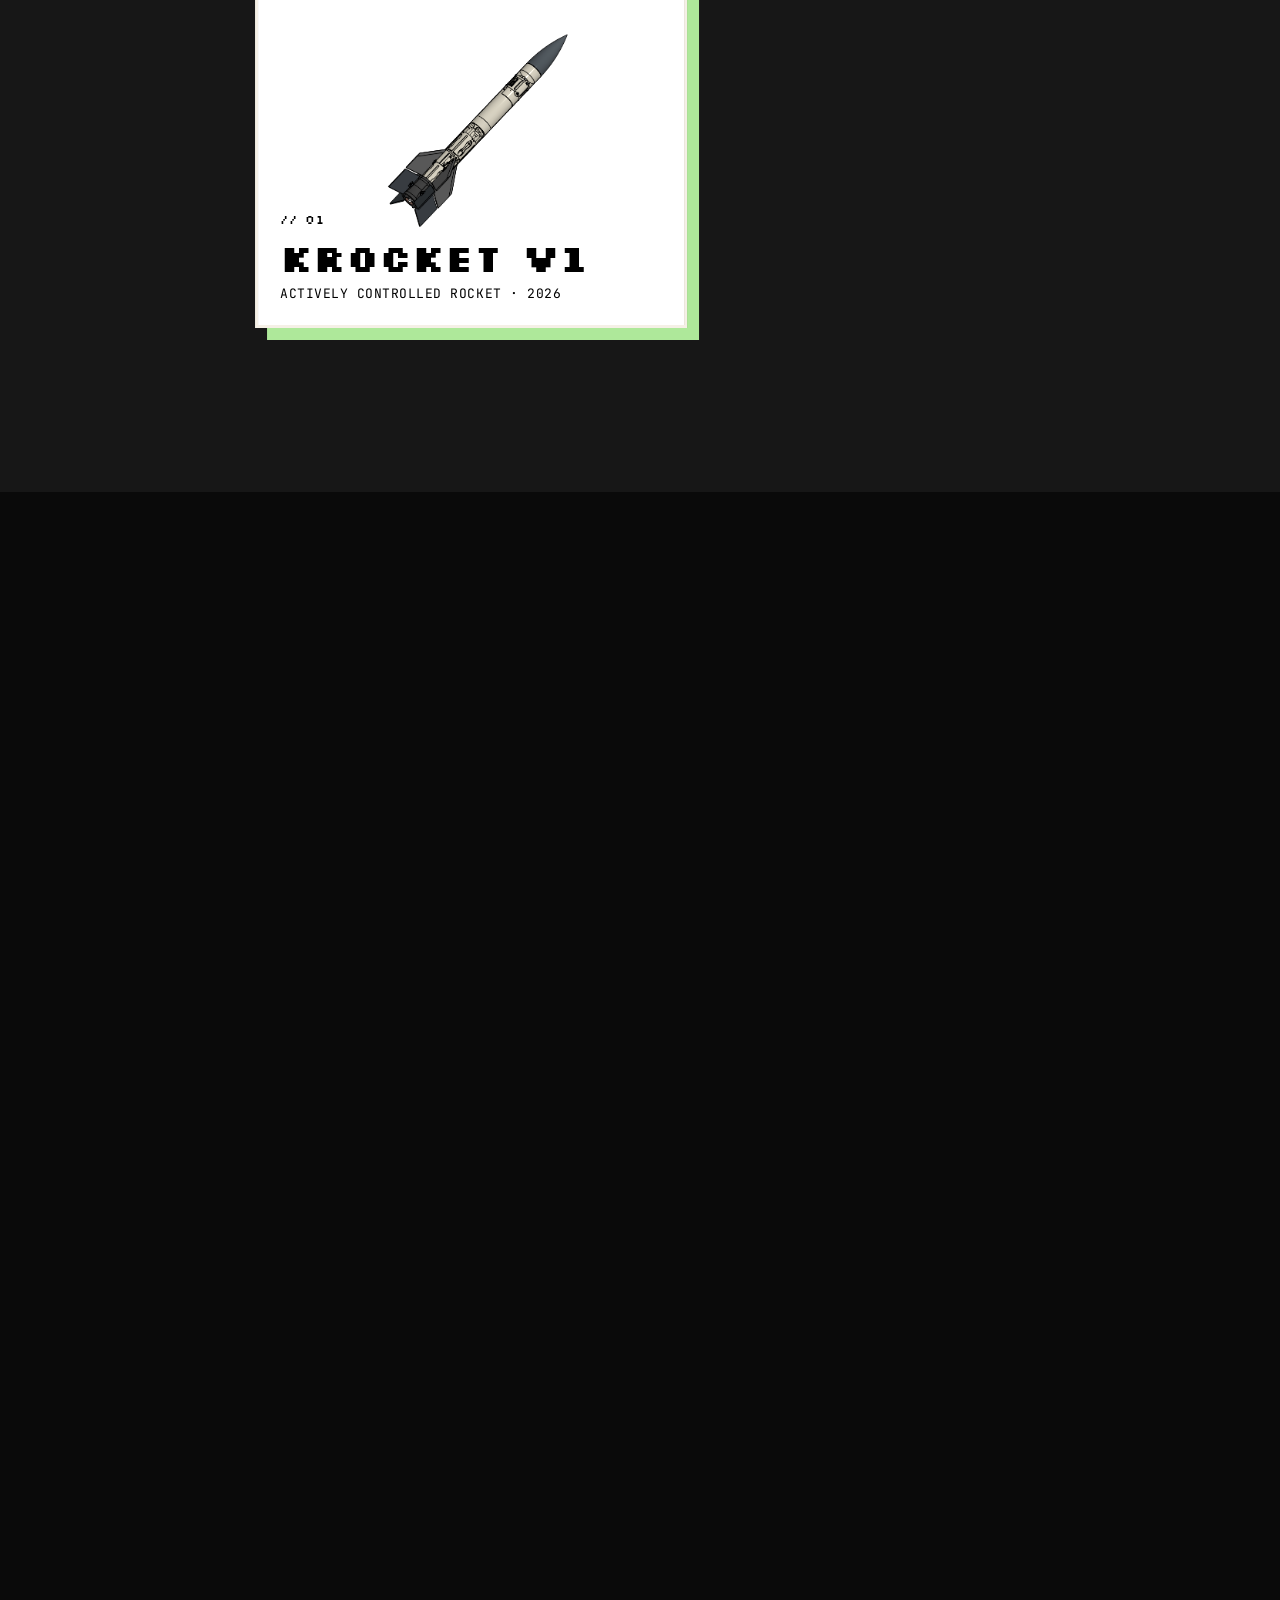
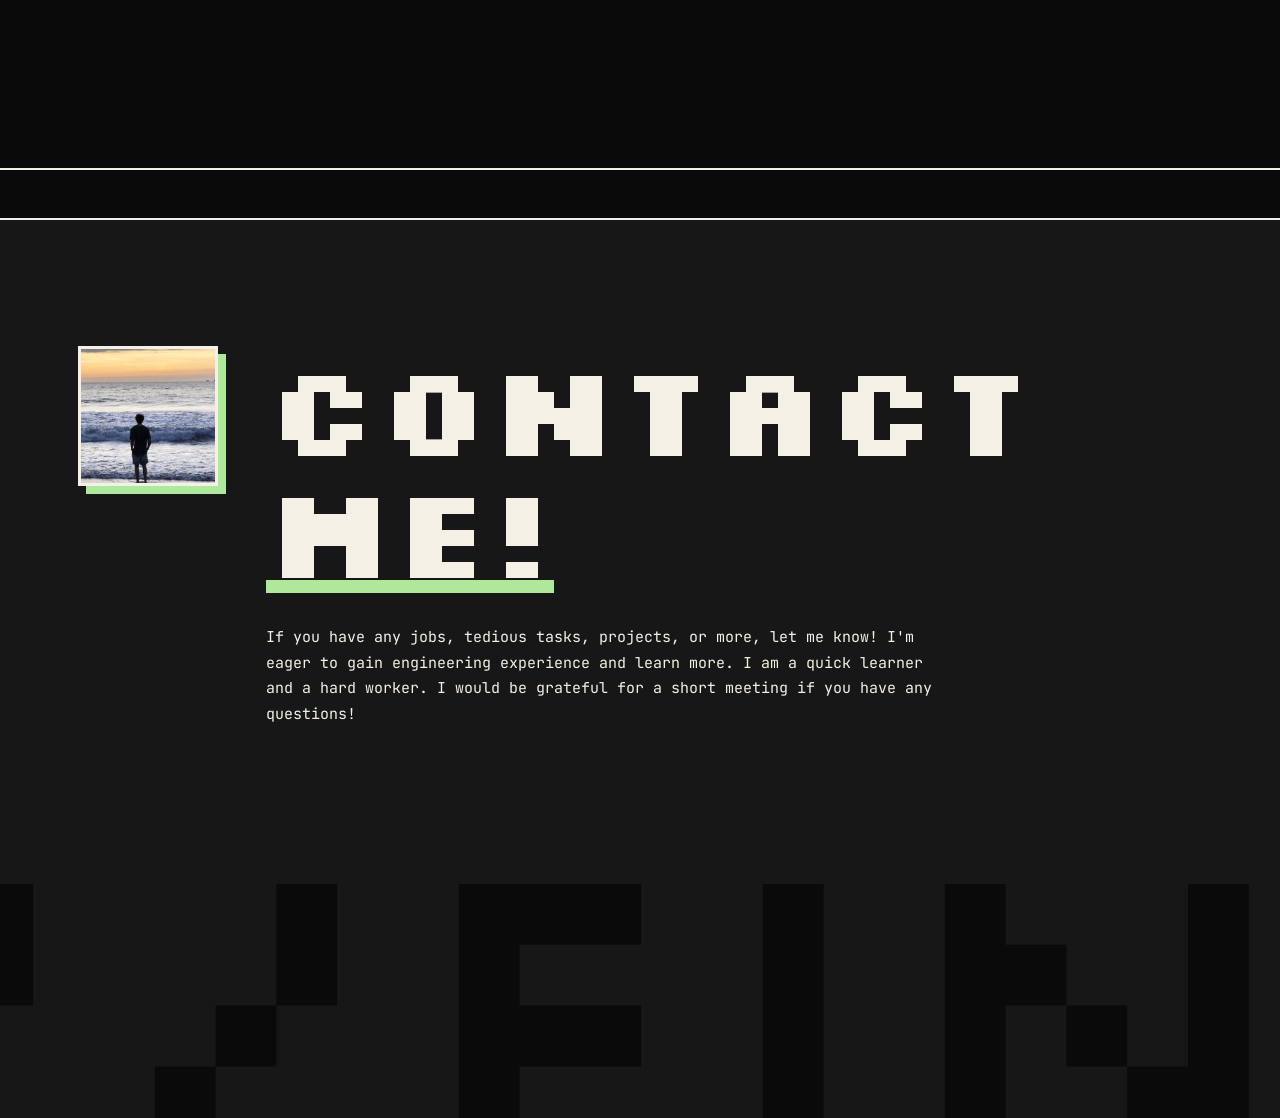
==== commit 65f32cfe: "links" ====
--- a/index.html
+++ b/index.html
@@ -1137,10 +1137,7 @@
         <h4>// SPECS</h4>
         <ul>
           <li><span>Year</span><strong>2026</strong></li>
-          <li><span>MCU</span><strong>STM32F7</strong></li>
           <li><span>Stack</span><strong>C++ · KiCad</strong></li>
-          <li><span>Tools</span><strong>MATLAB · CFD</strong></li>
-          <li><span>Telemetry</span><strong>LoRa</strong></li>
           <li><span>Status</span><strong class="wip">WIP</strong></li>
         </ul>
       </aside>
@@ -1214,9 +1211,6 @@
         <h4>// SPECS</h4>
         <ul>
           <li><span>Year</span><strong>2023</strong></li>
-          <li><span>Motors</span><strong>7 (vs 3 stock)</strong></li>
-          <li><span>Flow</span><strong>~100 mm³/s</strong></li>
-          <li><span>Frame</span><strong>1.5" Al · ~30 lbs</strong></li>
           <li><span>Stack</span><strong>CAD · Linux · DFM</strong></li>
           <li><span>Status</span><strong class="done">DONE</strong></li>
         </ul>
@@ -1291,9 +1285,6 @@
         <h4>// SPECS</h4>
         <ul>
           <li><span>Year</span><strong>2025</strong></li>
-          <li><span>MCU</span><strong>ESP32</strong></li>
-          <li><span>LEDs</span><strong>WS2812B</strong></li>
-          <li><span>Layers</span><strong>2</strong></li>
           <li><span>Stack</span><strong>C++ · KiCad</strong></li>
           <li><span>Status</span><strong class="done">DONE</strong></li>
         </ul>
@@ -1486,9 +1477,9 @@
         <p class="type">If you have any jobs, tedious tasks, projects, or more, let me know! I'm eager to gain engineering experience and learn more. I am a quick learner and a hard worker. I would be grateful for a short meeting if you have any questions! </p>
         <div class="channels">
           <a href="mailto:lukaeg@illinois.edu">lukaeg@illinois.edu</a>
-          <a href="#">@luka.makesstuff <svg class="px" style="width:10px;height:10px"><use href="#i-out"/></svg></a>
-          <a href="#">linkedin/luka-gruev <svg class="px" style="width:10px;height:10px"><use href="#i-out"/></svg></a>
-          <a href="#">github/luka-gruev <svg class="px" style="width:10px;height:10px"><use href="#i-out"/></svg></a>
+          <a href="https://www.instagram.com/luka.makesstuff/" target="_blank" rel="noopener noreferrer">@luka.makesstuff <svg class="px" style="width:10px;height:10px"><use href="#i-out"/></svg></a>
+          <a href="https://www.linkedin.com/in/luka-gruev-6702162a5/" target="_blank" rel="noopener noreferrer">linkedin/luka-gruev <svg class="px" style="width:10px;height:10px"><use href="#i-out"/></svg></a>
+          <a href="https://github.com/iamraging123" target="_blank" rel="noopener noreferrer">github/iamraging123 <svg class="px" style="width:10px;height:10px"><use href="#i-out"/></svg></a>
         </div>
       </div>
     </div>
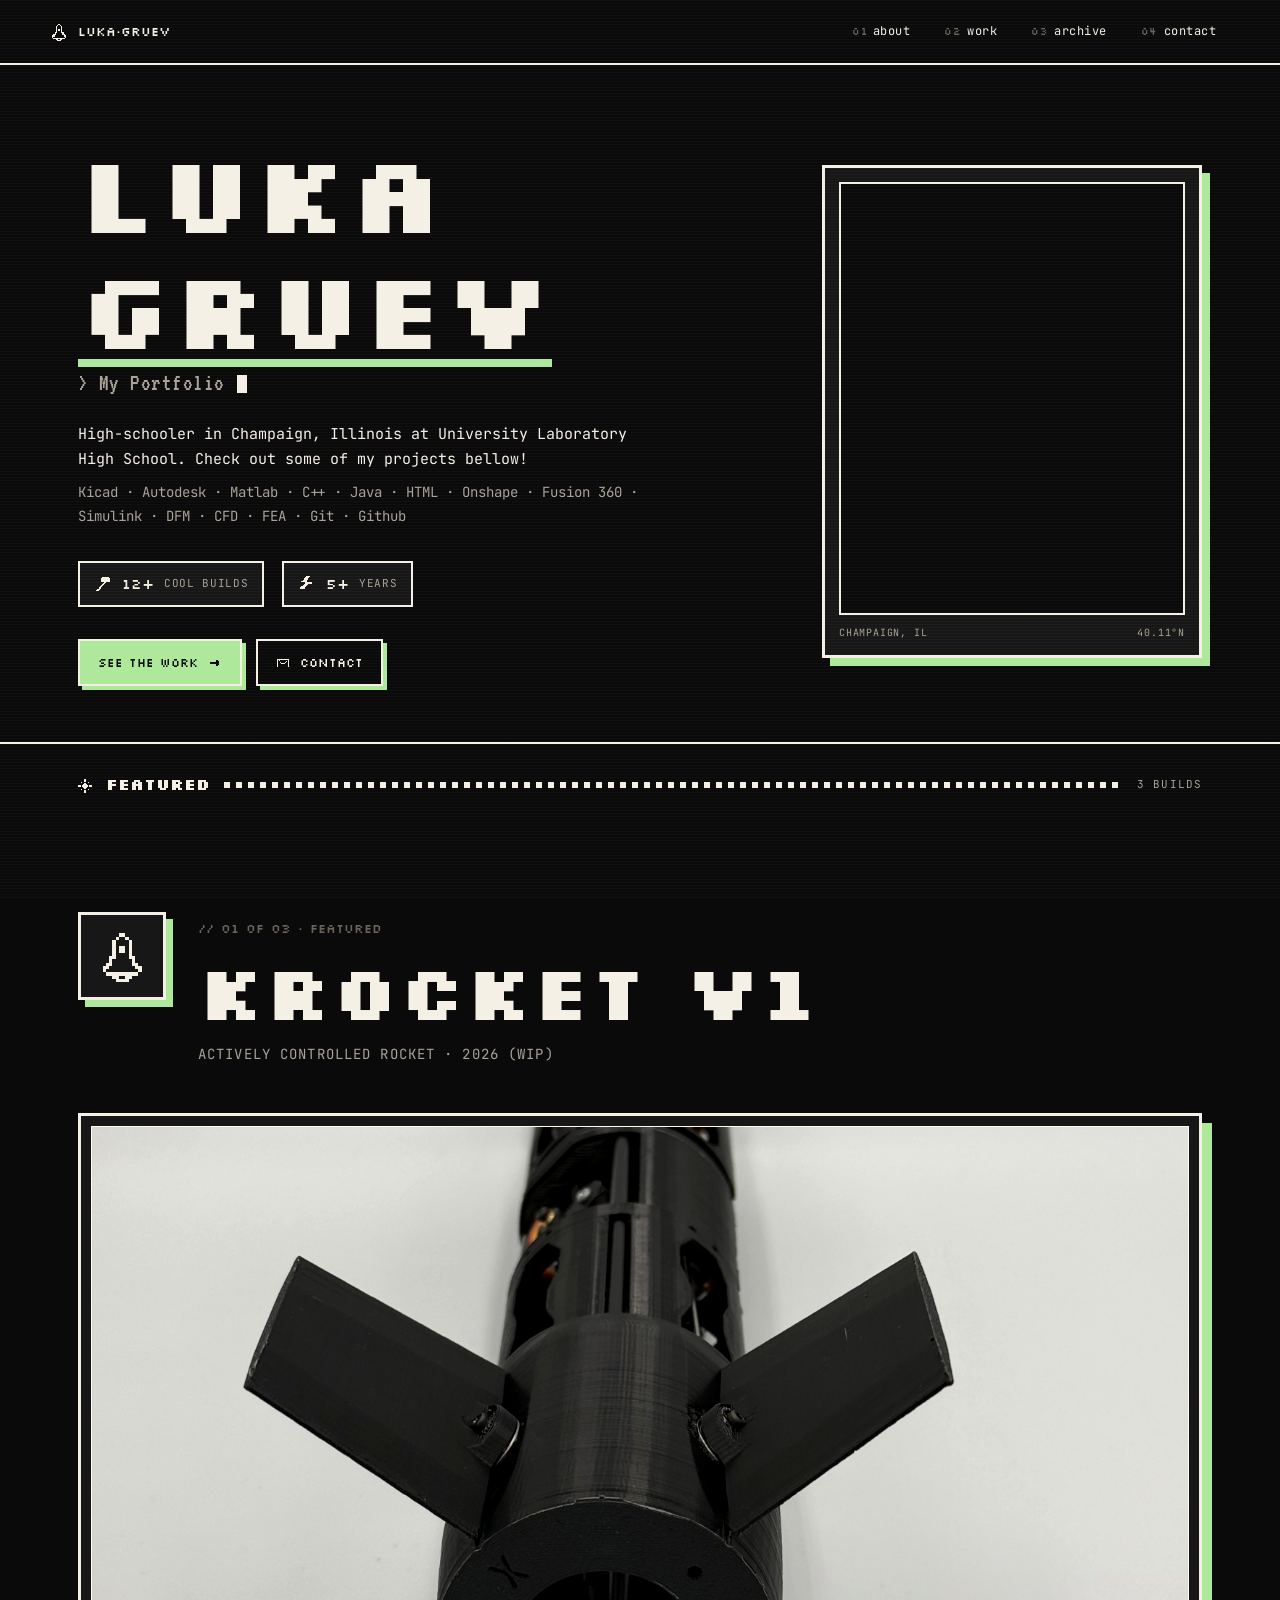
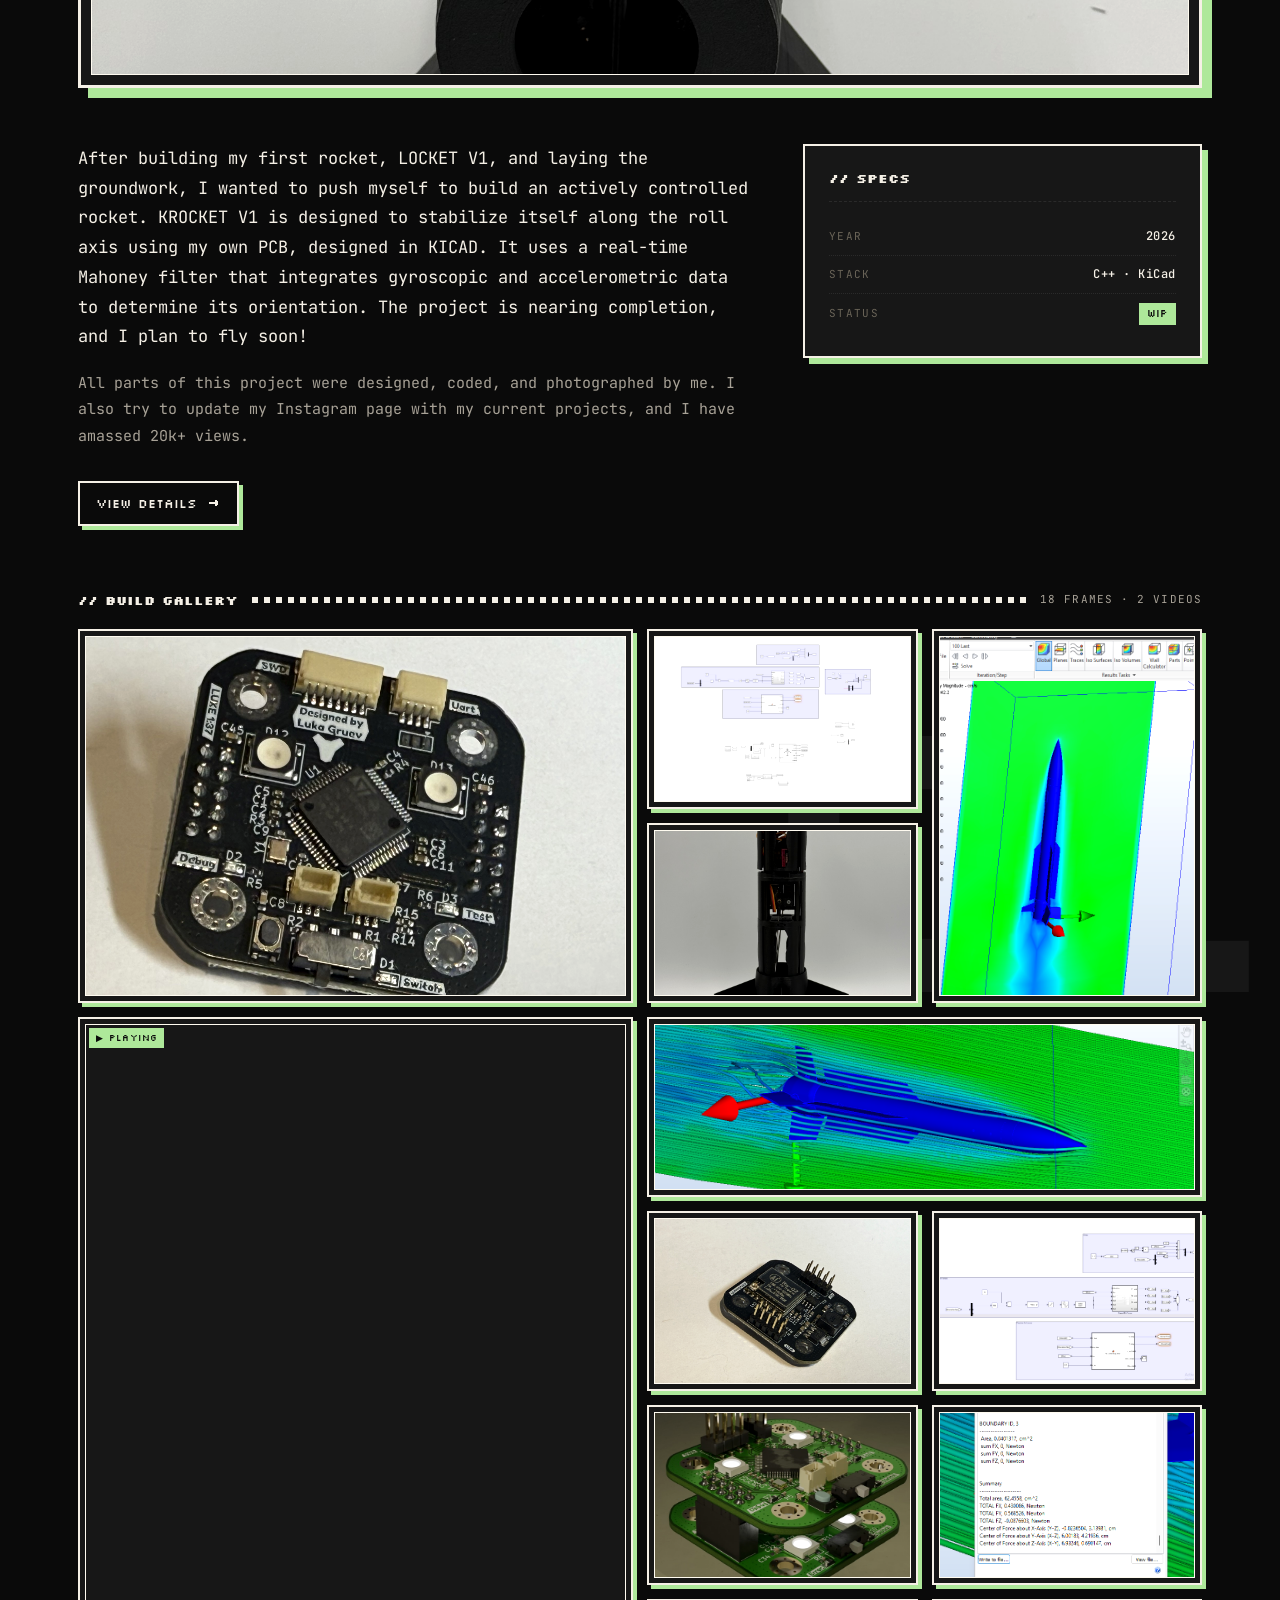
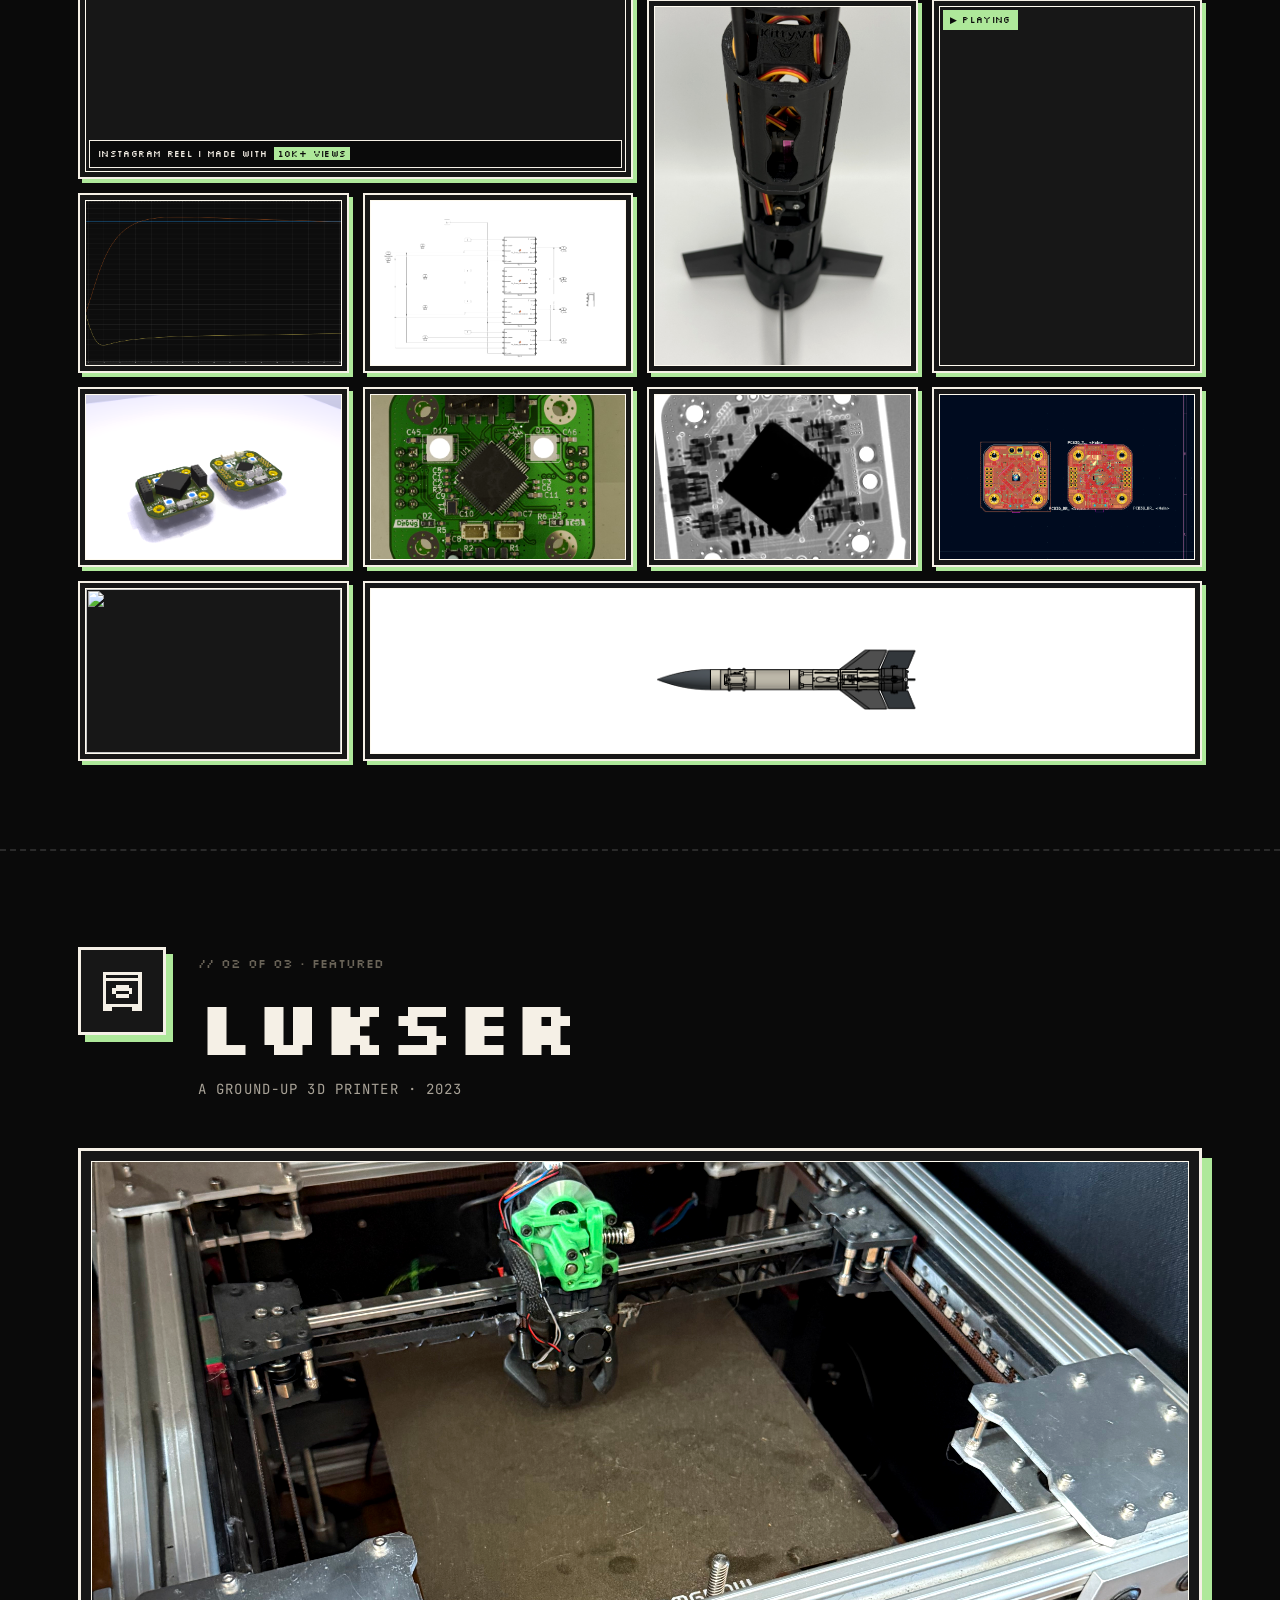
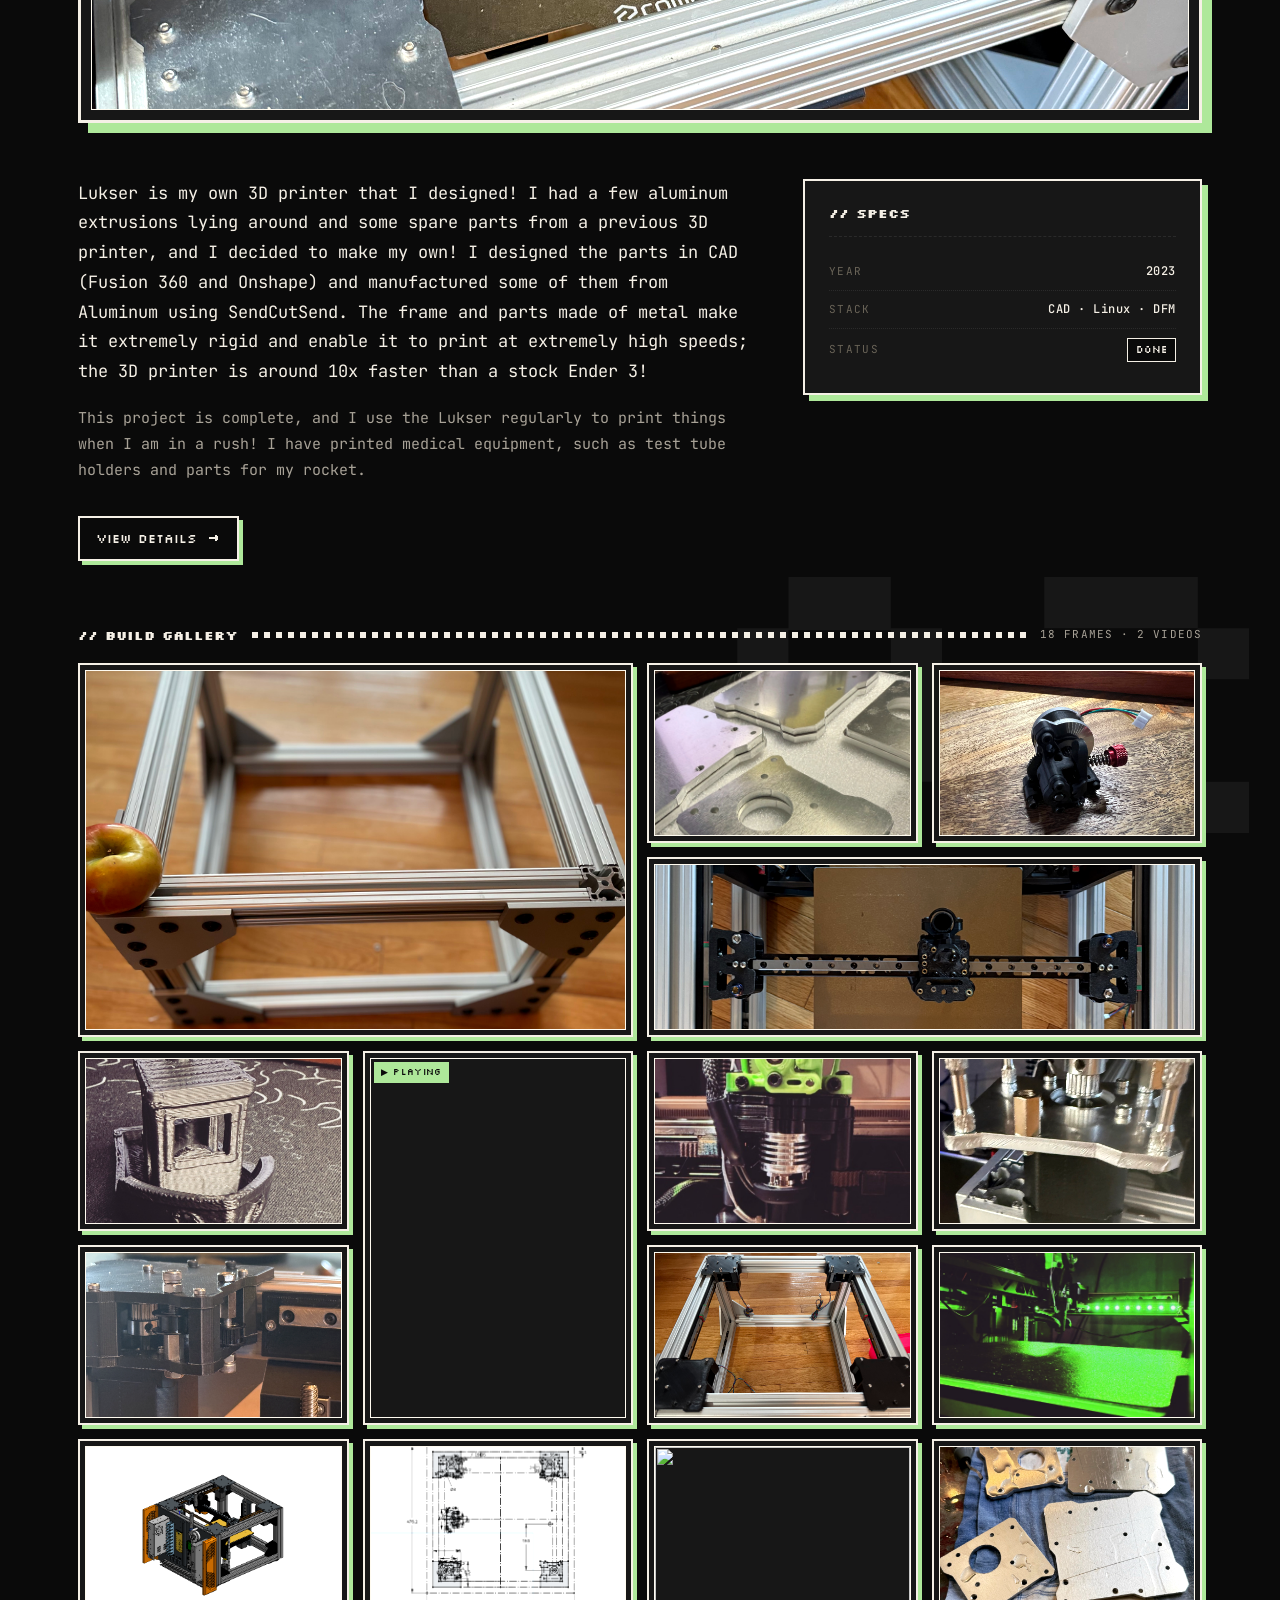
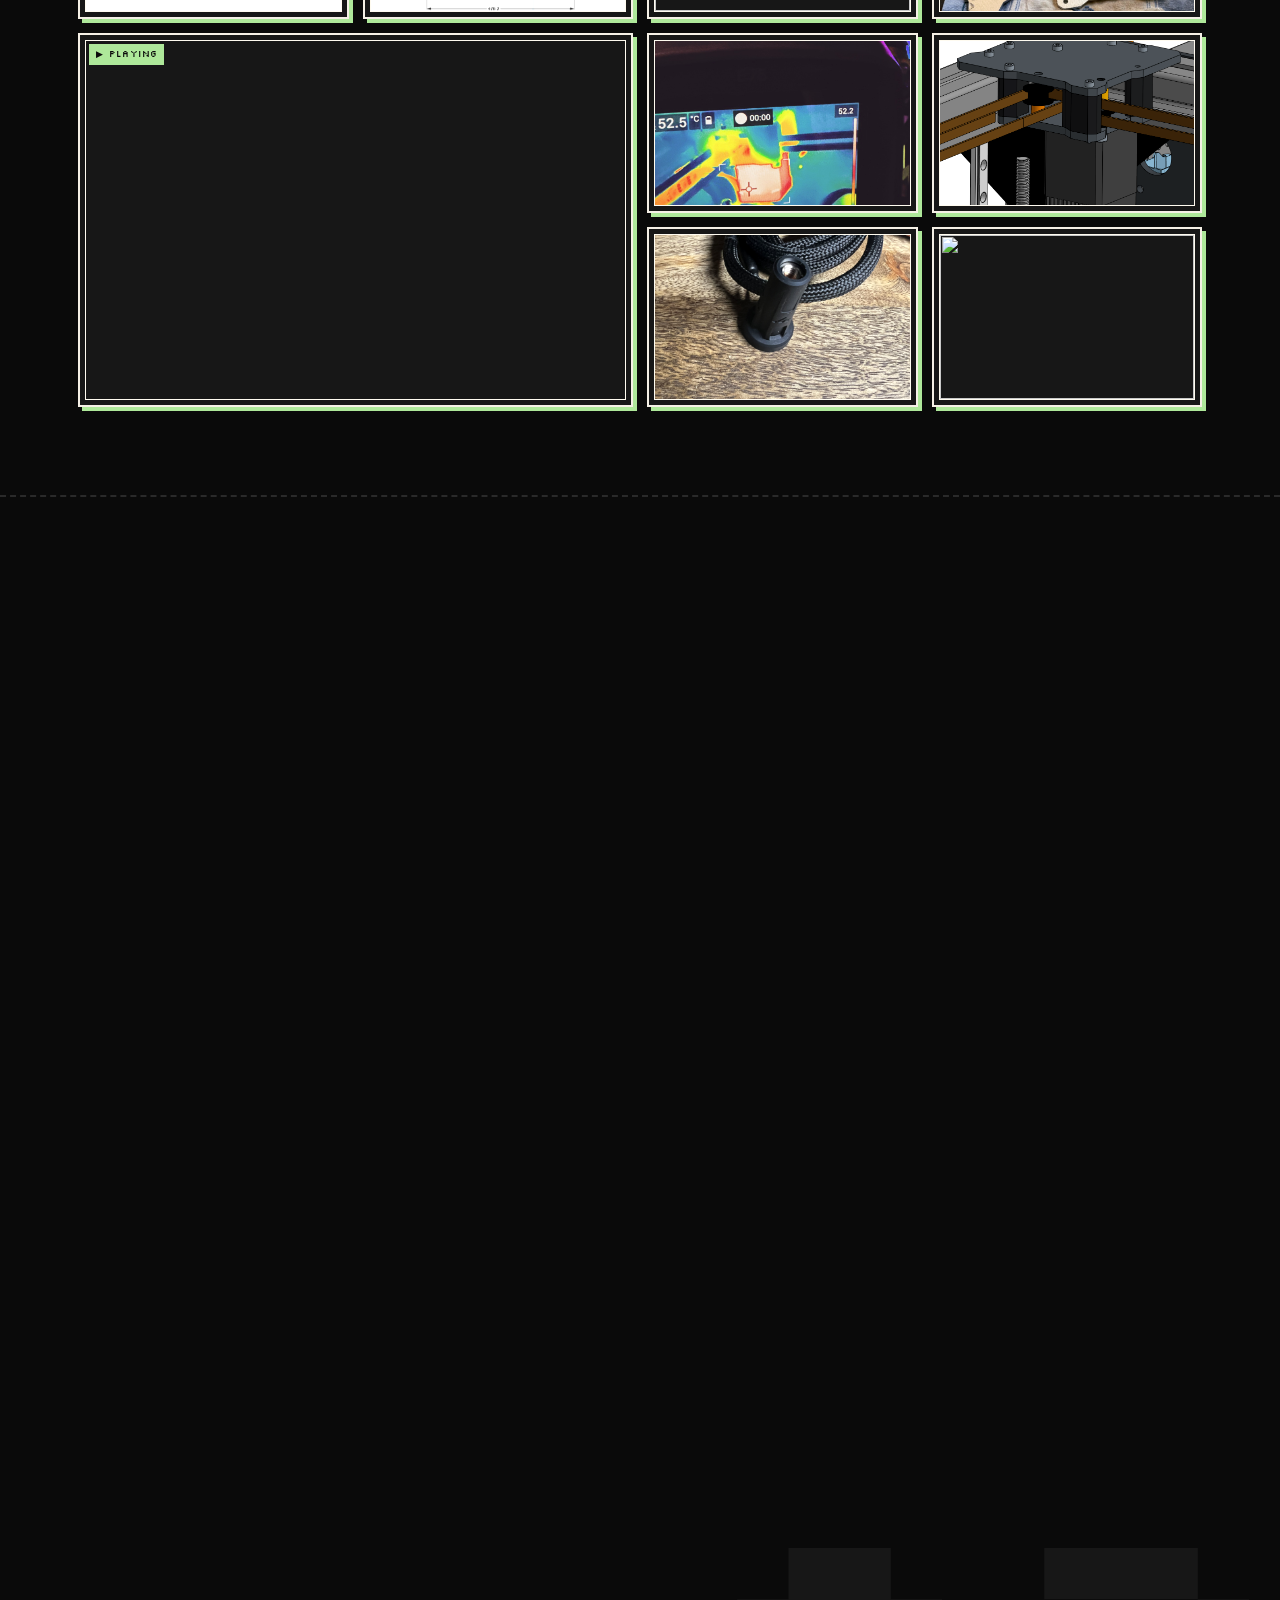
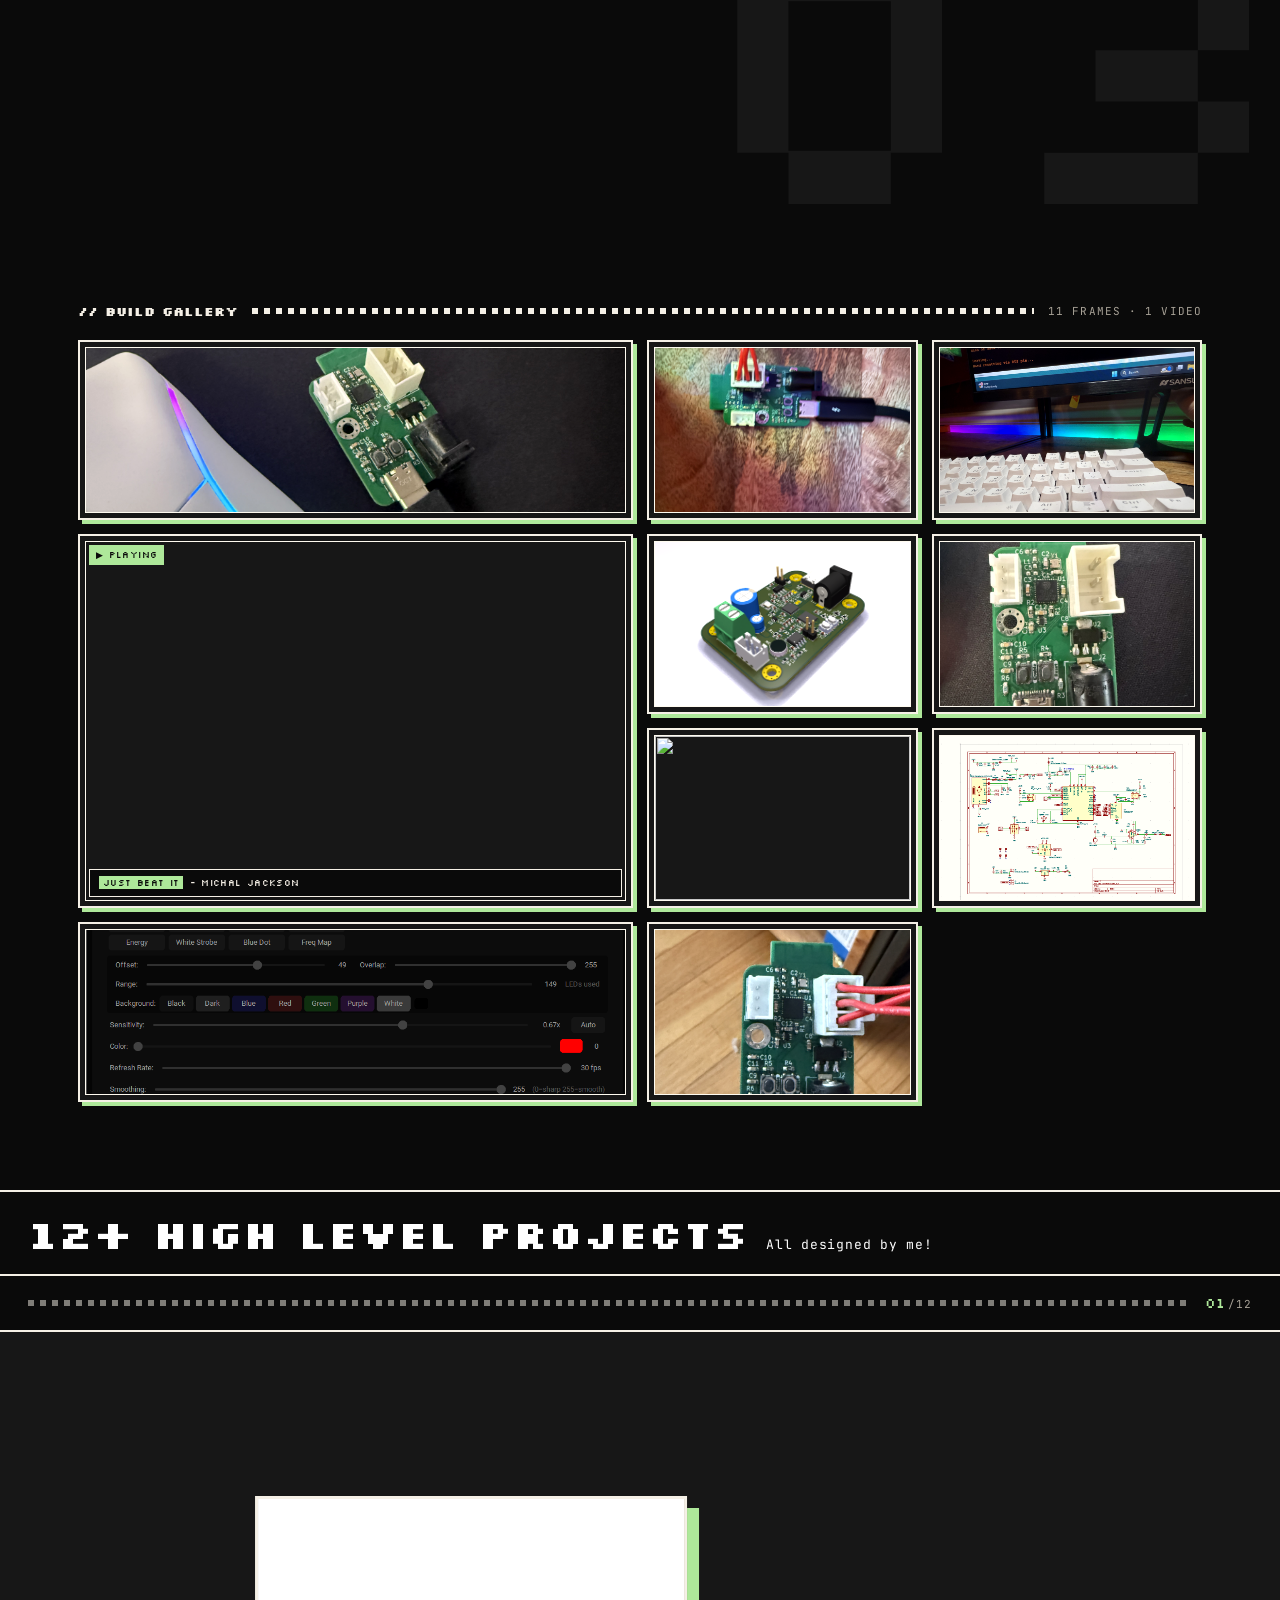
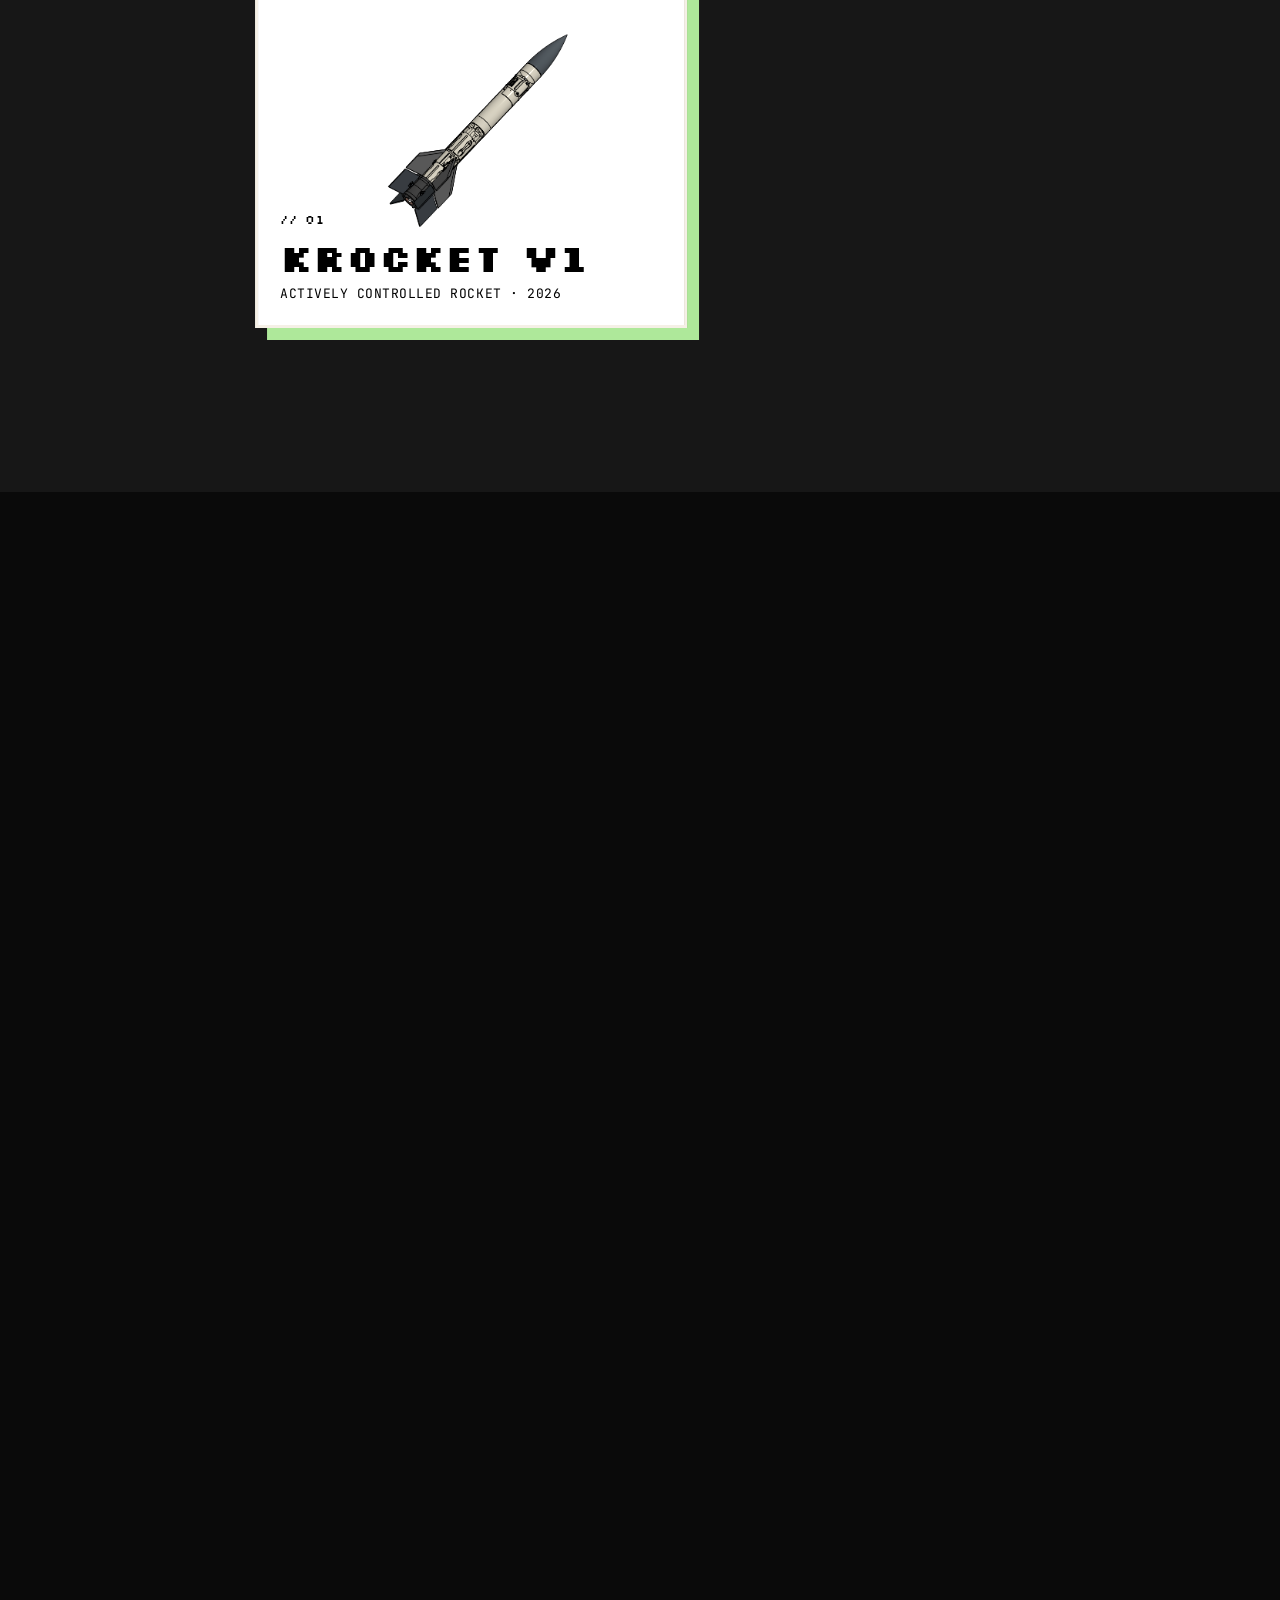
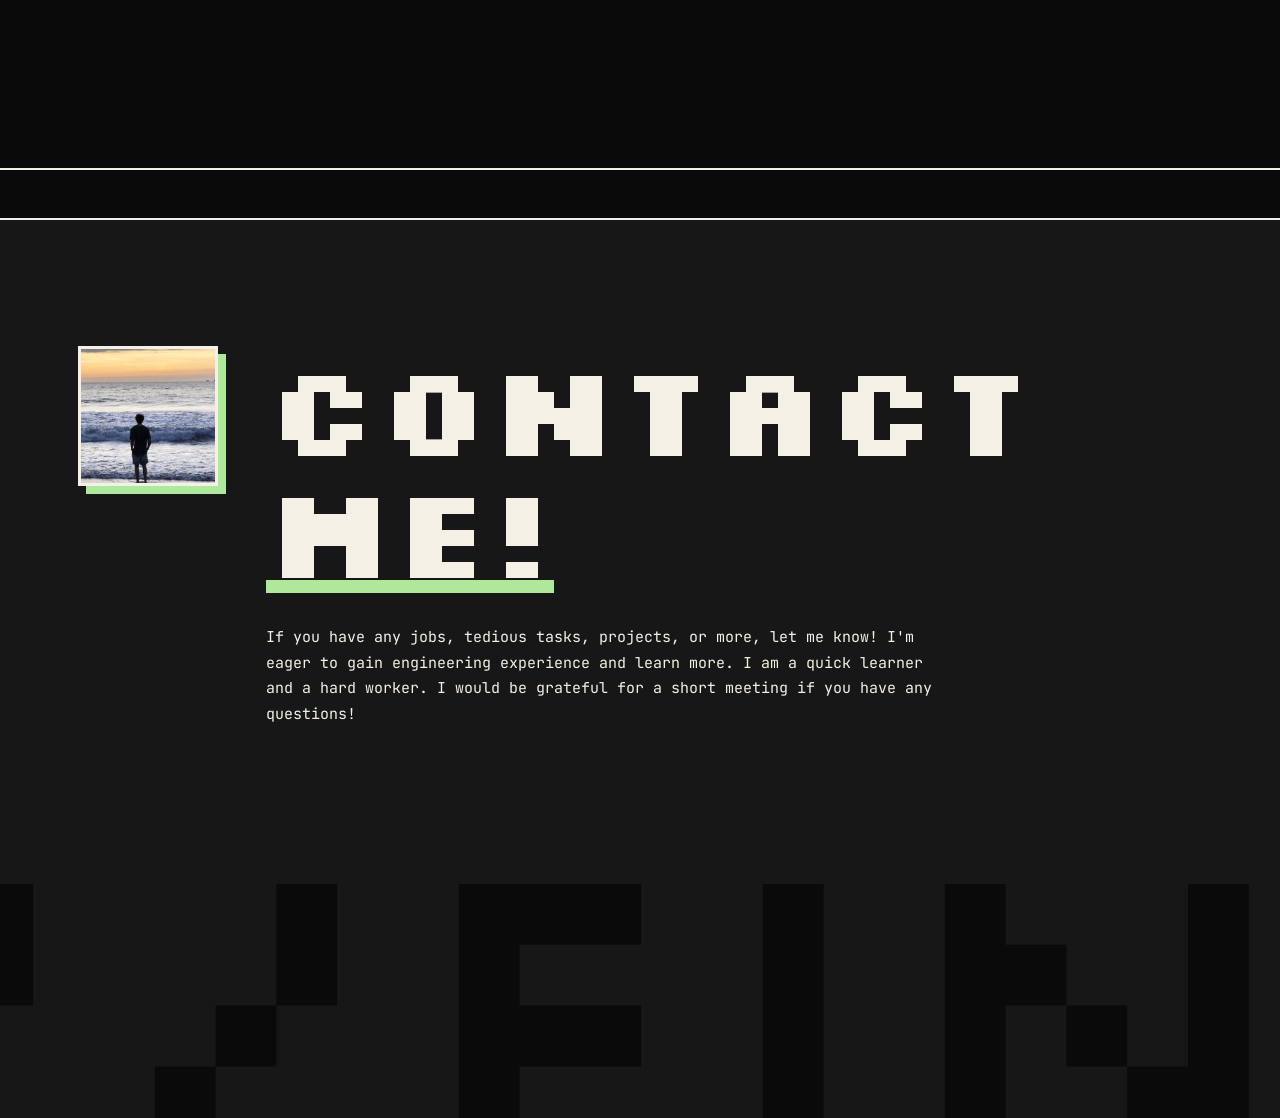
==== commit a7602cc2: "iamges" ====
--- a/index.html
+++ b/index.html
@@ -1295,7 +1295,7 @@
       <div class="gallery-head">
         <h4>// BUILD GALLERY</h4>
         <span class="dots"></span>
-        <span class="count">9 frames · 1 video</span>
+        <span class="count">11 frames · 1 video</span>
       </div>
       <div class="gallery-grid">
         <figure class="wide"><img src="assets/05/build-01.jpg" alt="" loading="lazy"></figure>
@@ -1307,10 +1307,10 @@
           <figcaption class="vid-cap"><mark>Just Beat It</mark> - Michal Jackson</figcaption>
         </figure>
         <figure><img src="assets/05/desk-02.jpg" alt="" loading="lazy"></figure>
-        <figure><img src="assets/09/front-01.png" alt="" loading="lazy"></figure>
+        <figure><img src="assets/05/build-04.png" alt="" loading="lazy"></figure>
         <figure><img src="assets/05/cover.jpg" alt="" loading="lazy"></figure>
         <figure><img src="assets/05/desk-03.jpg" alt="" loading="lazy"></figure>
-        <figure><img src="assets/09/front-02.png" alt="" loading="lazy"></figure>
+        <figure><img src="assets/05/build-05.png" alt="" loading="lazy"></figure>
         <figure class="wide"><img src="assets/09/cover.png" alt="" loading="lazy"></figure>
         <figure><img src="assets/05/build-03.jpg" alt="" loading="lazy"></figure>
       </div>
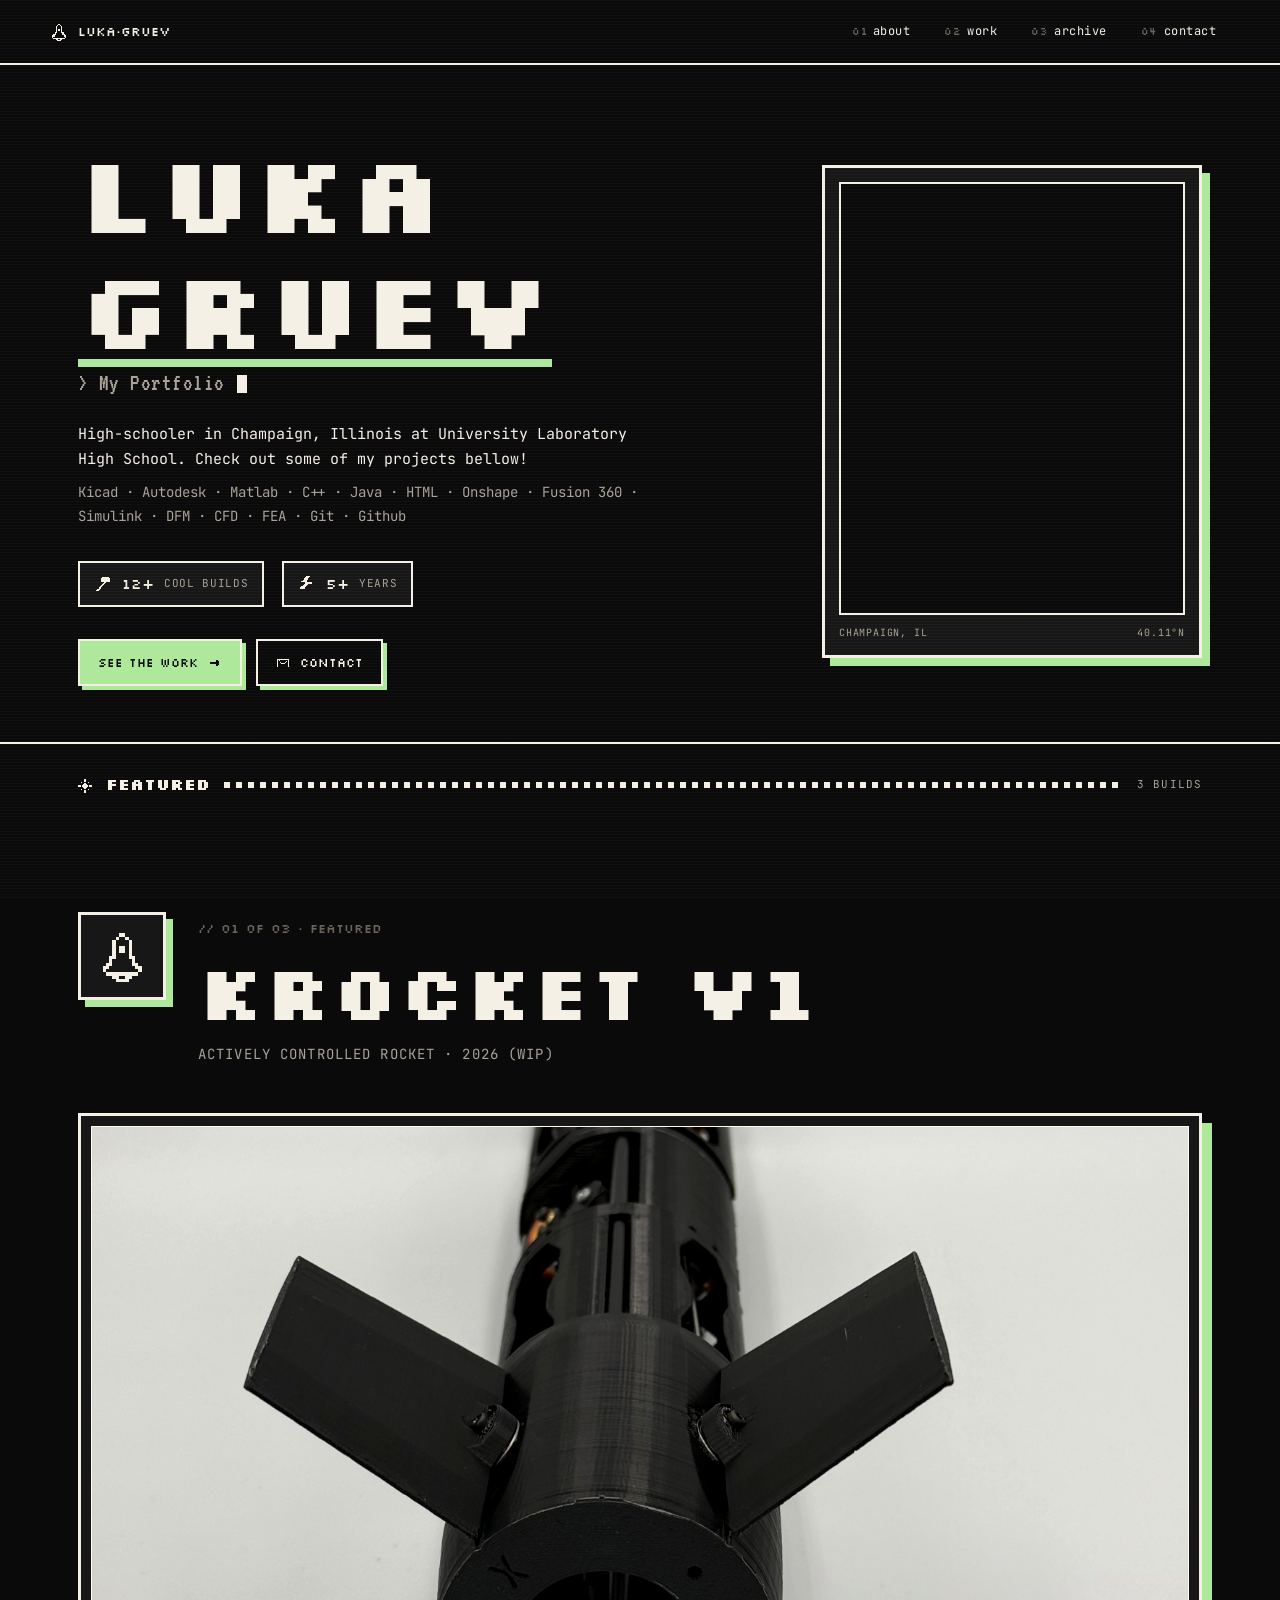
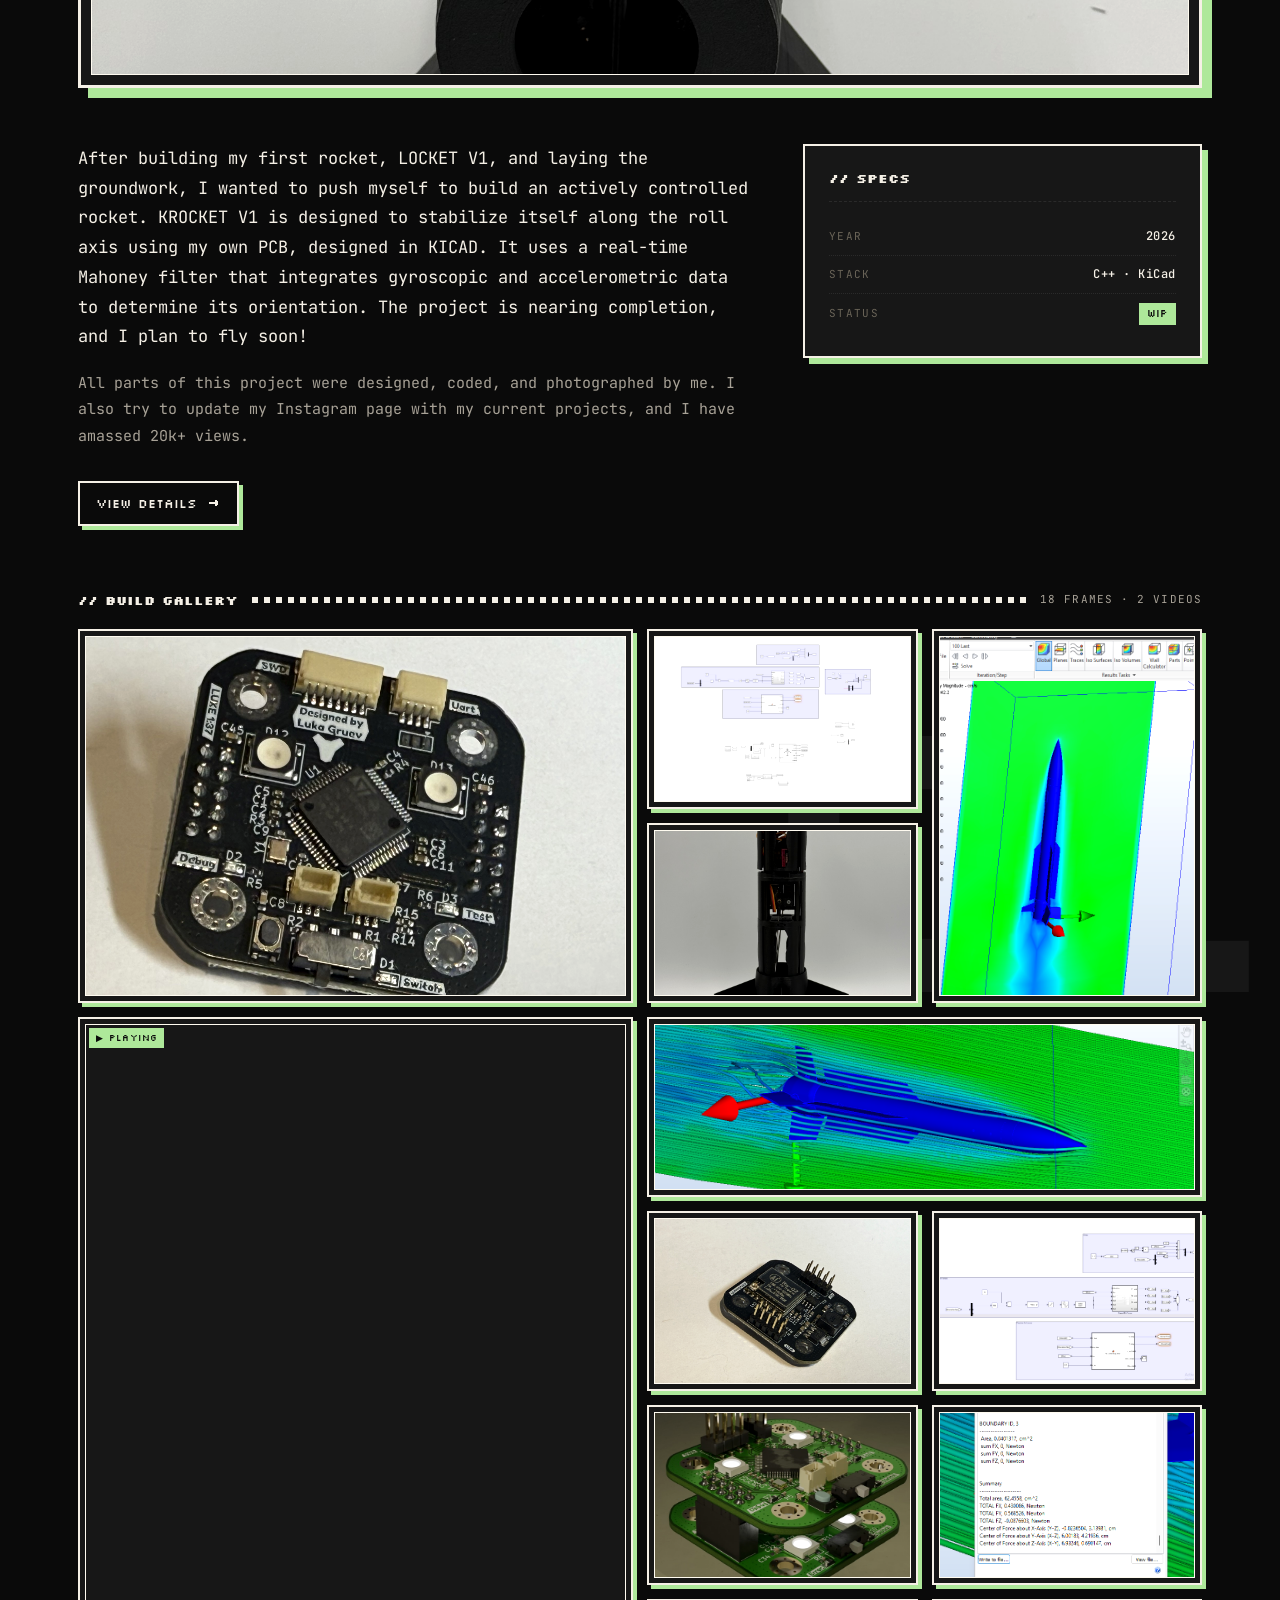
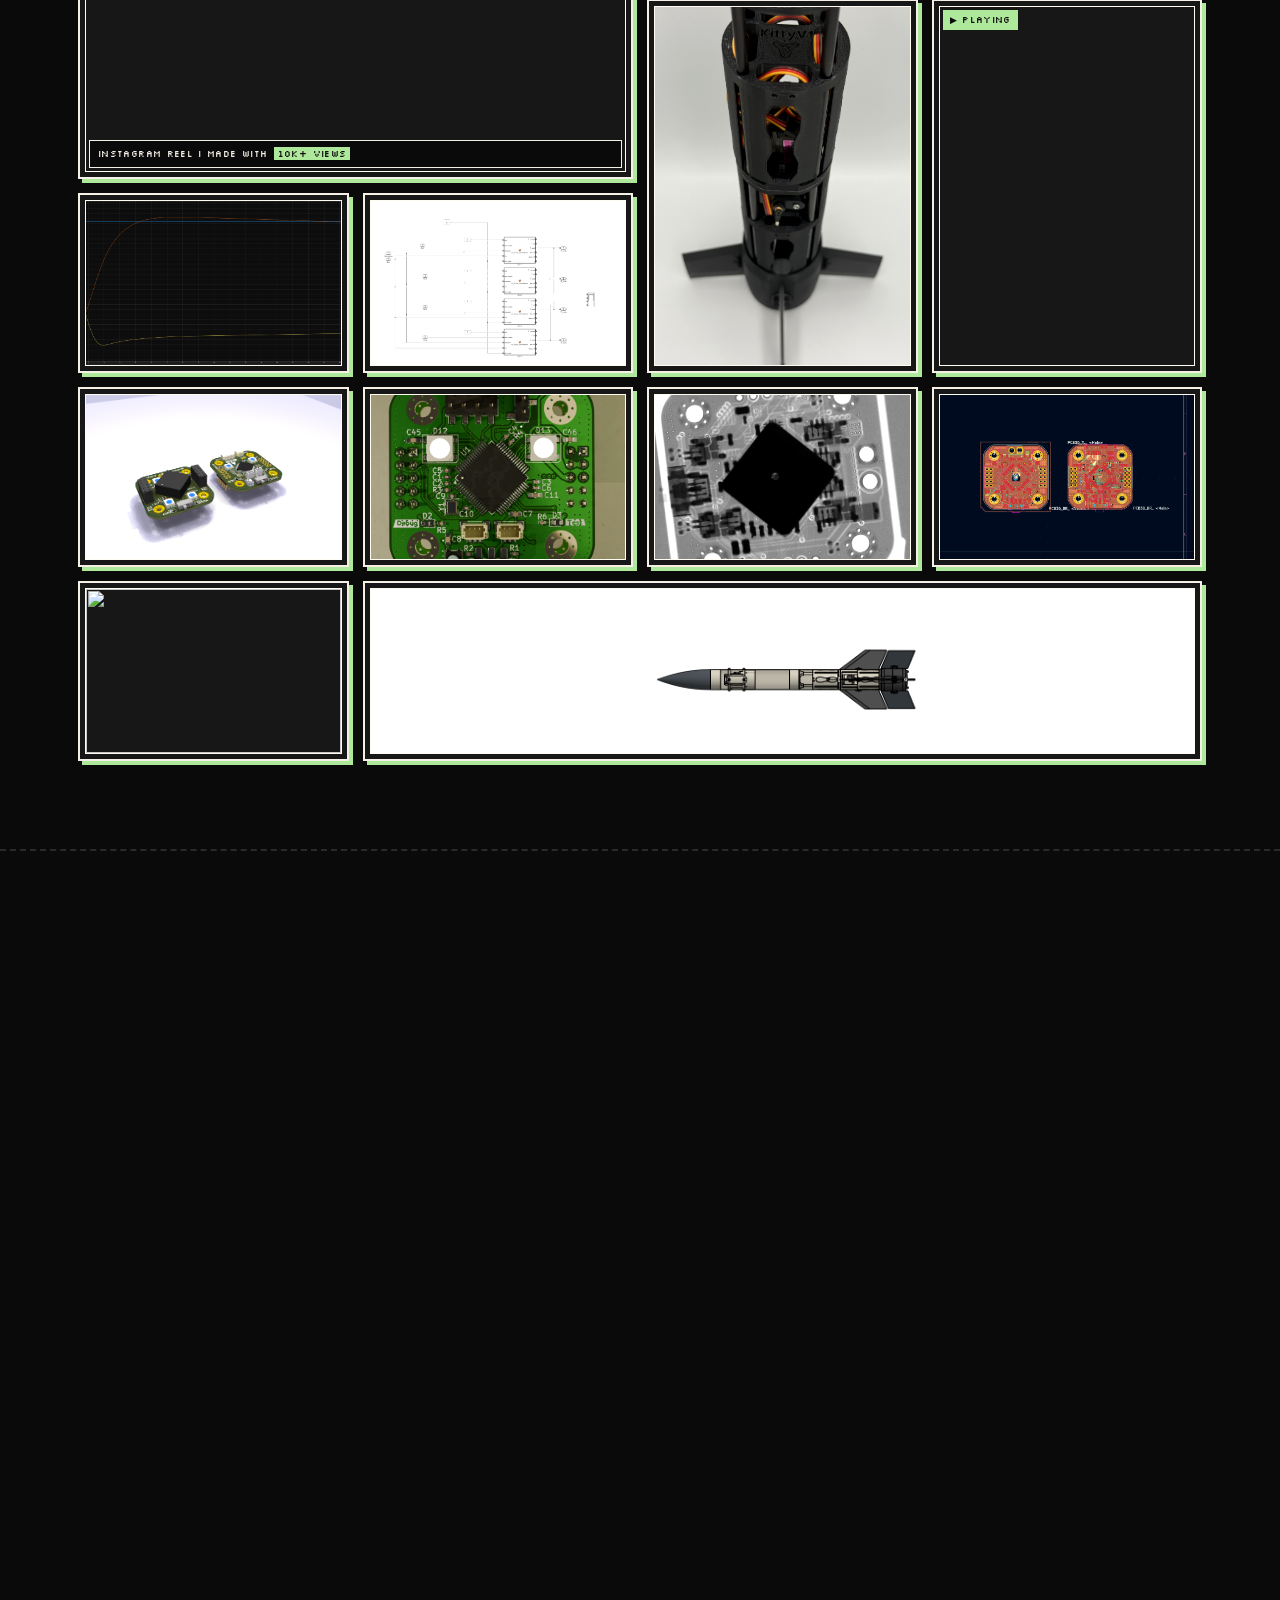
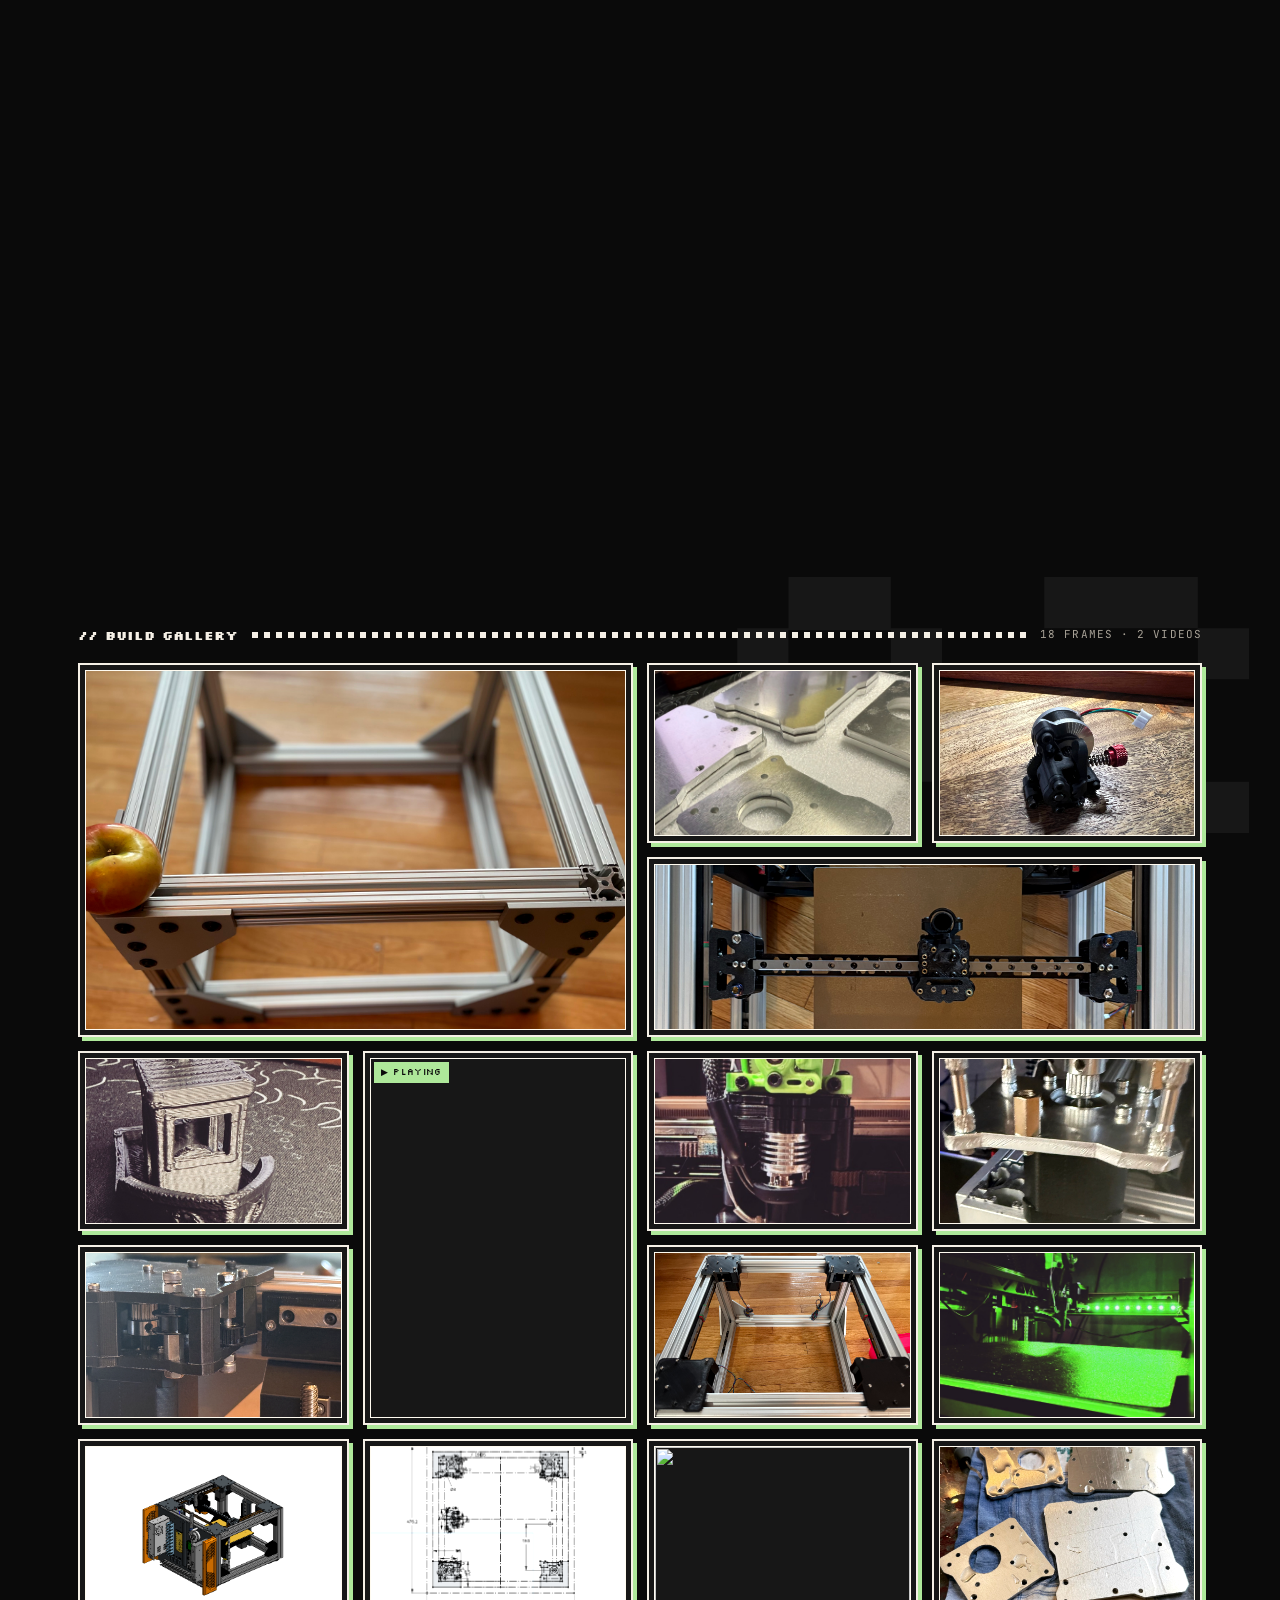
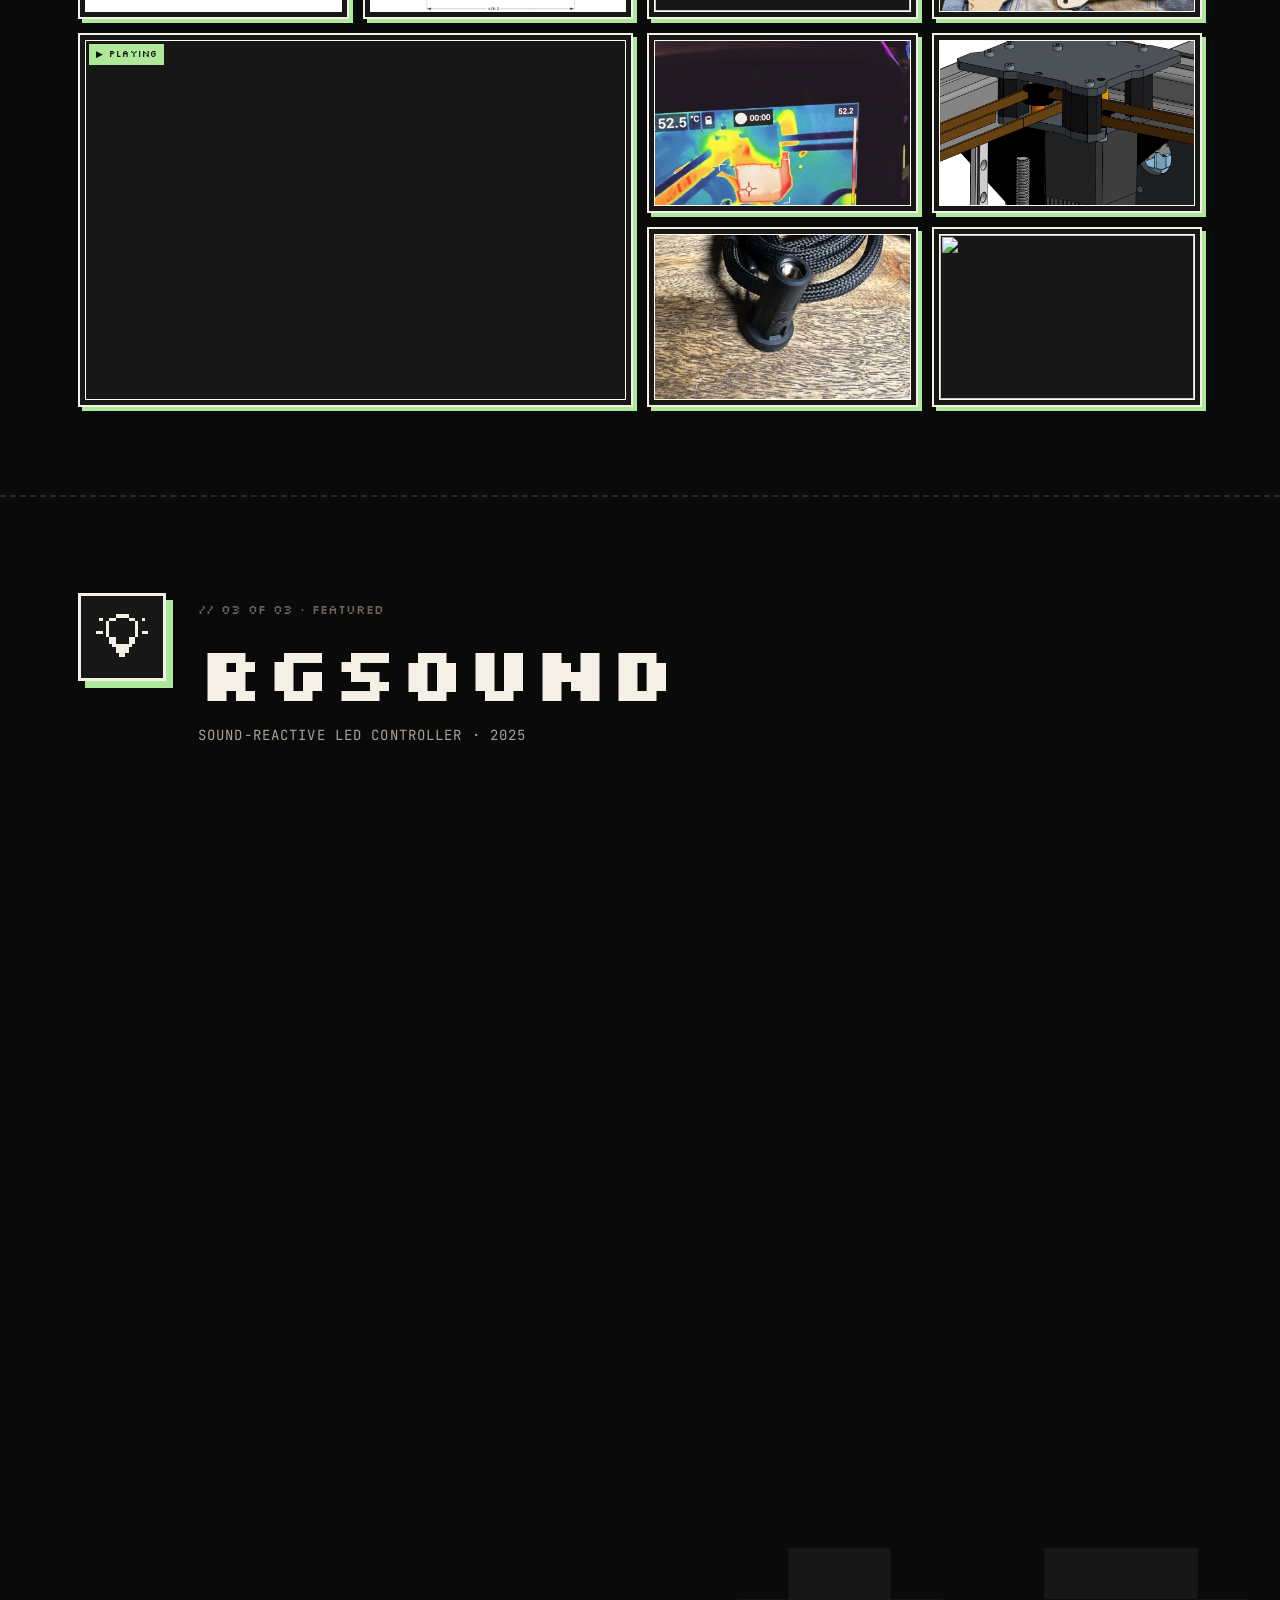
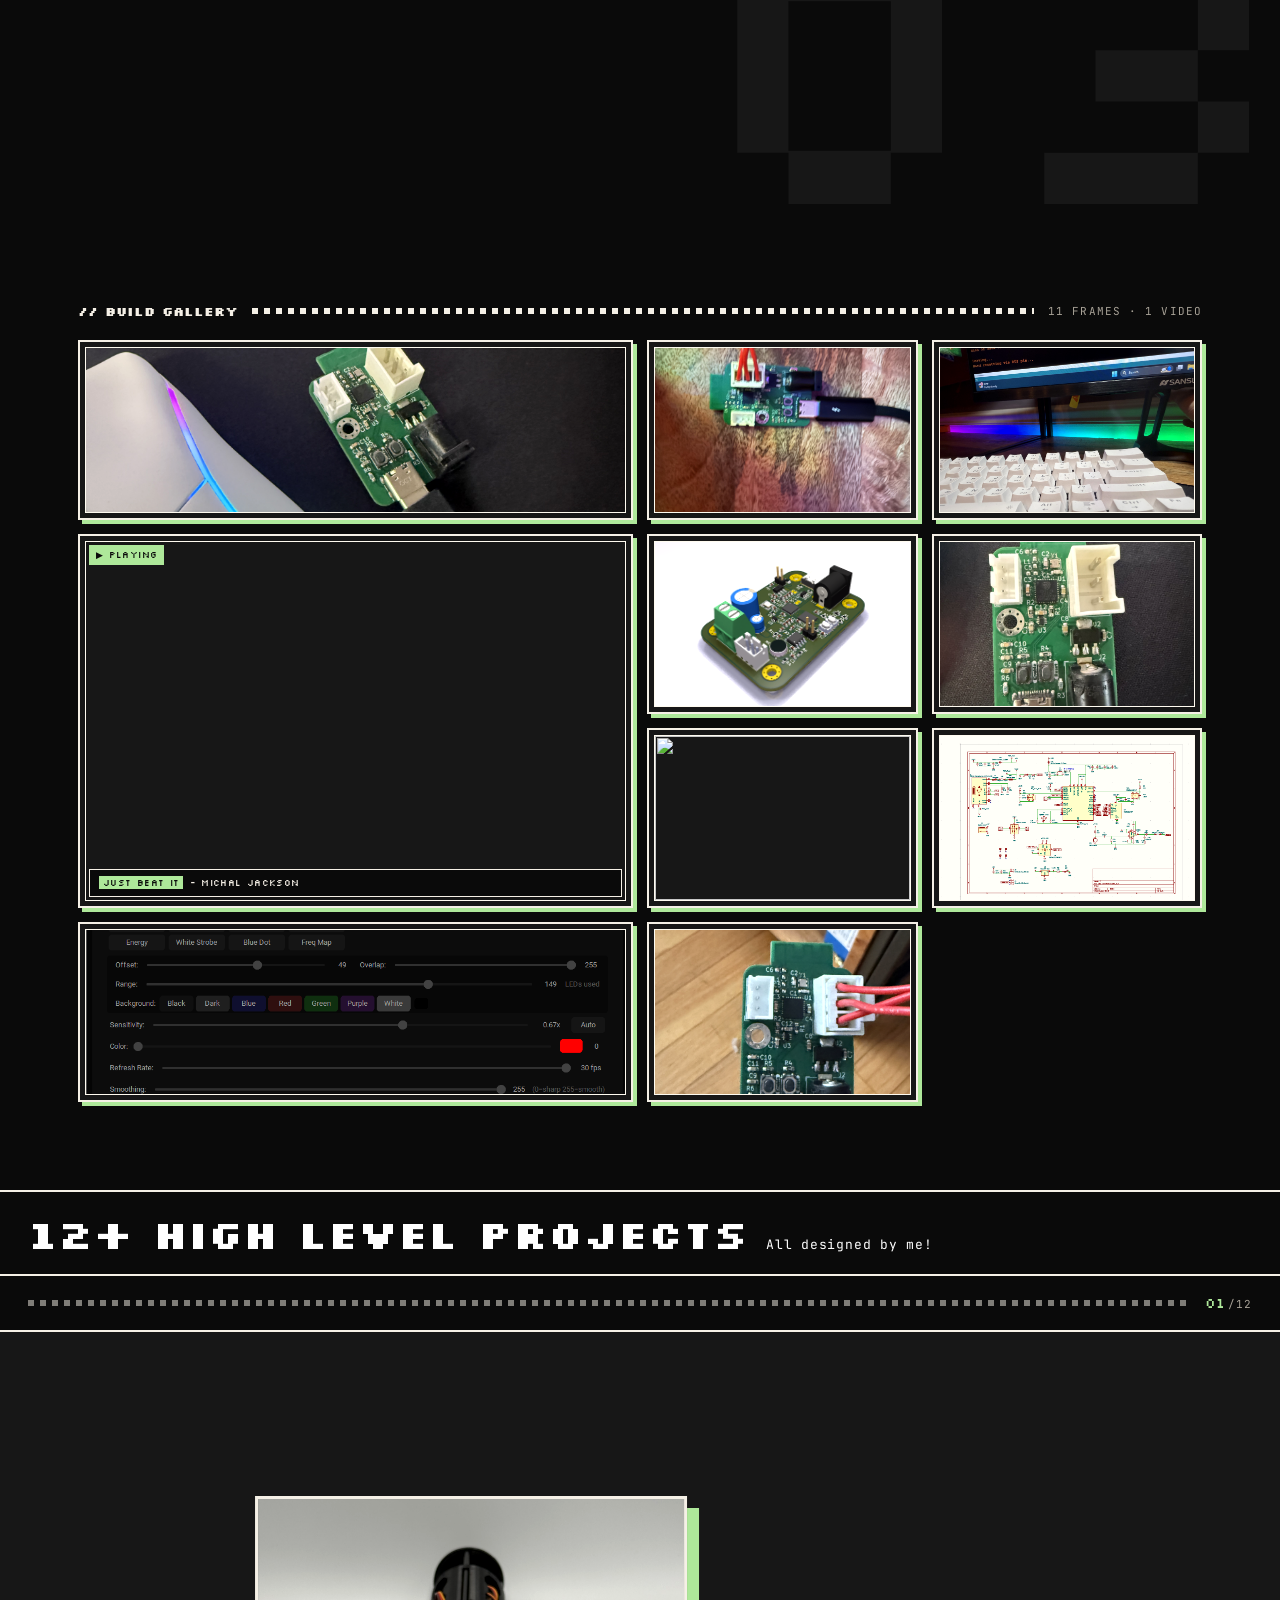
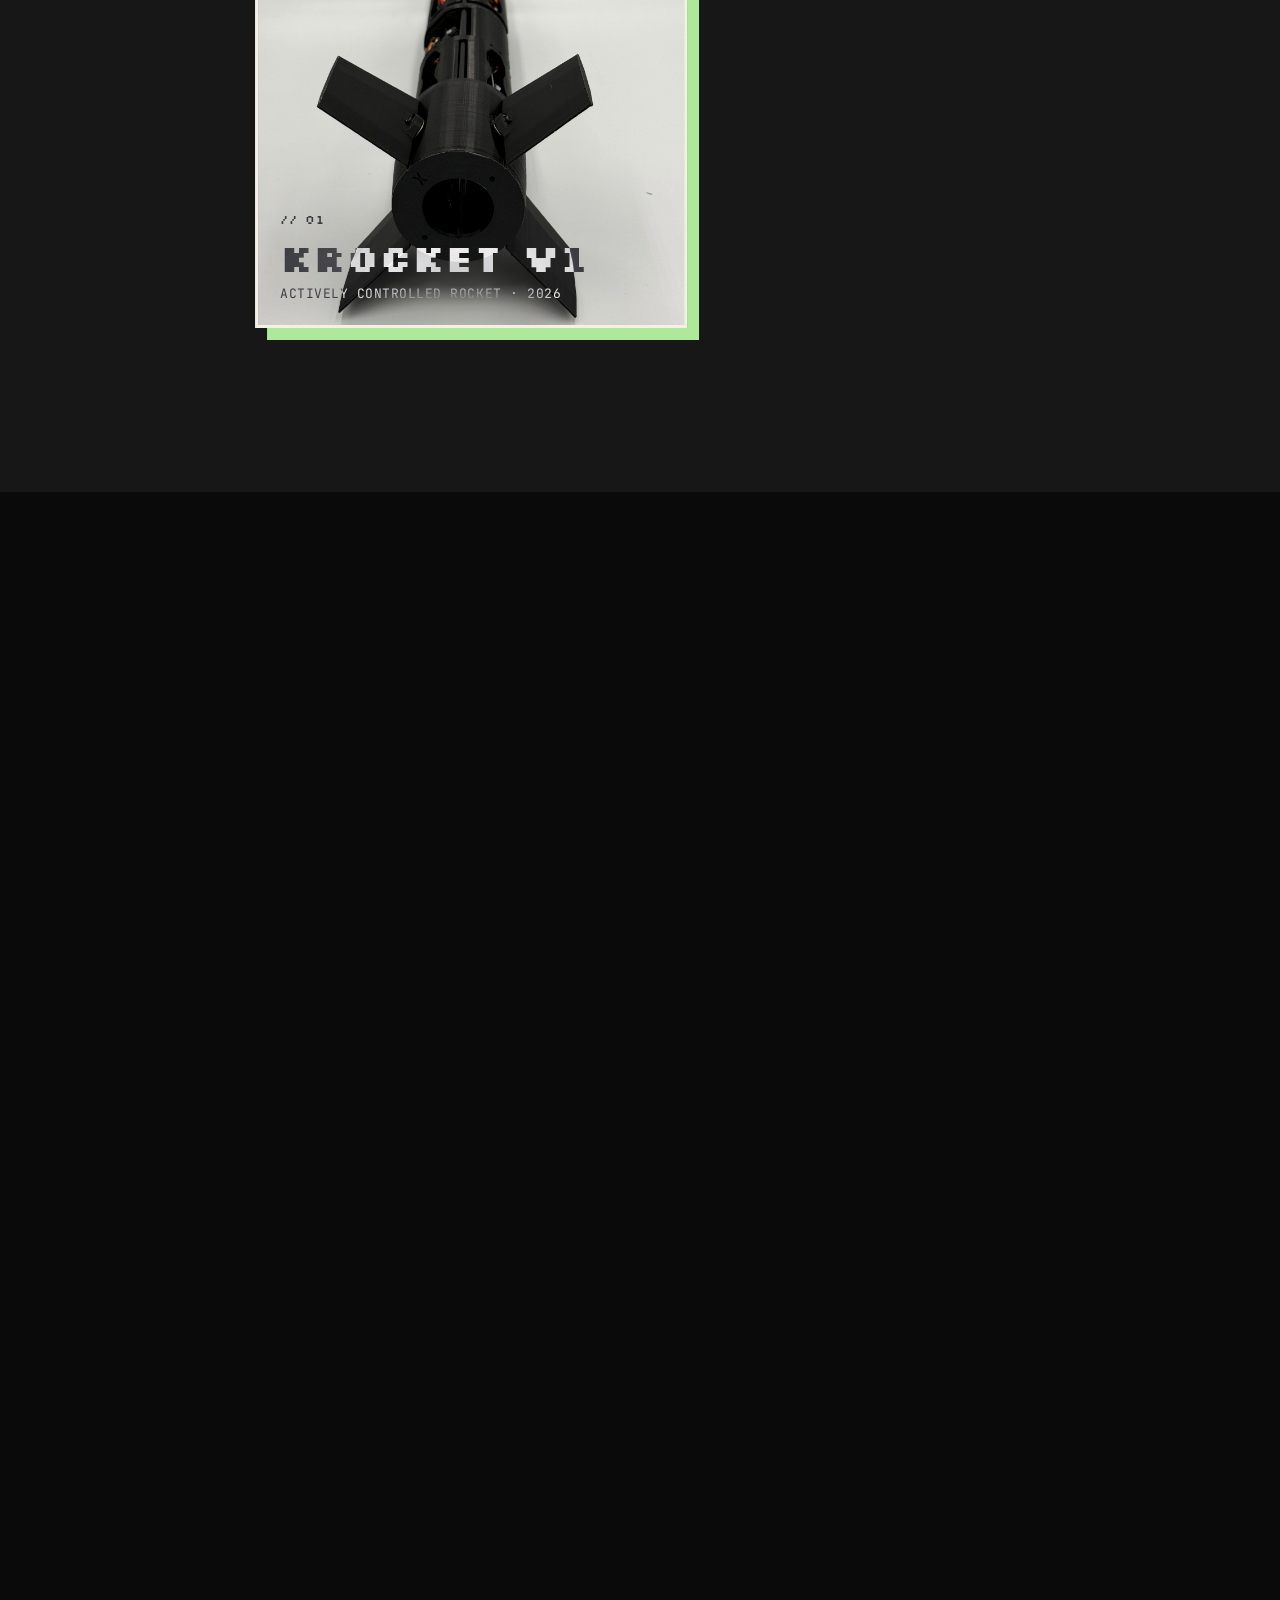
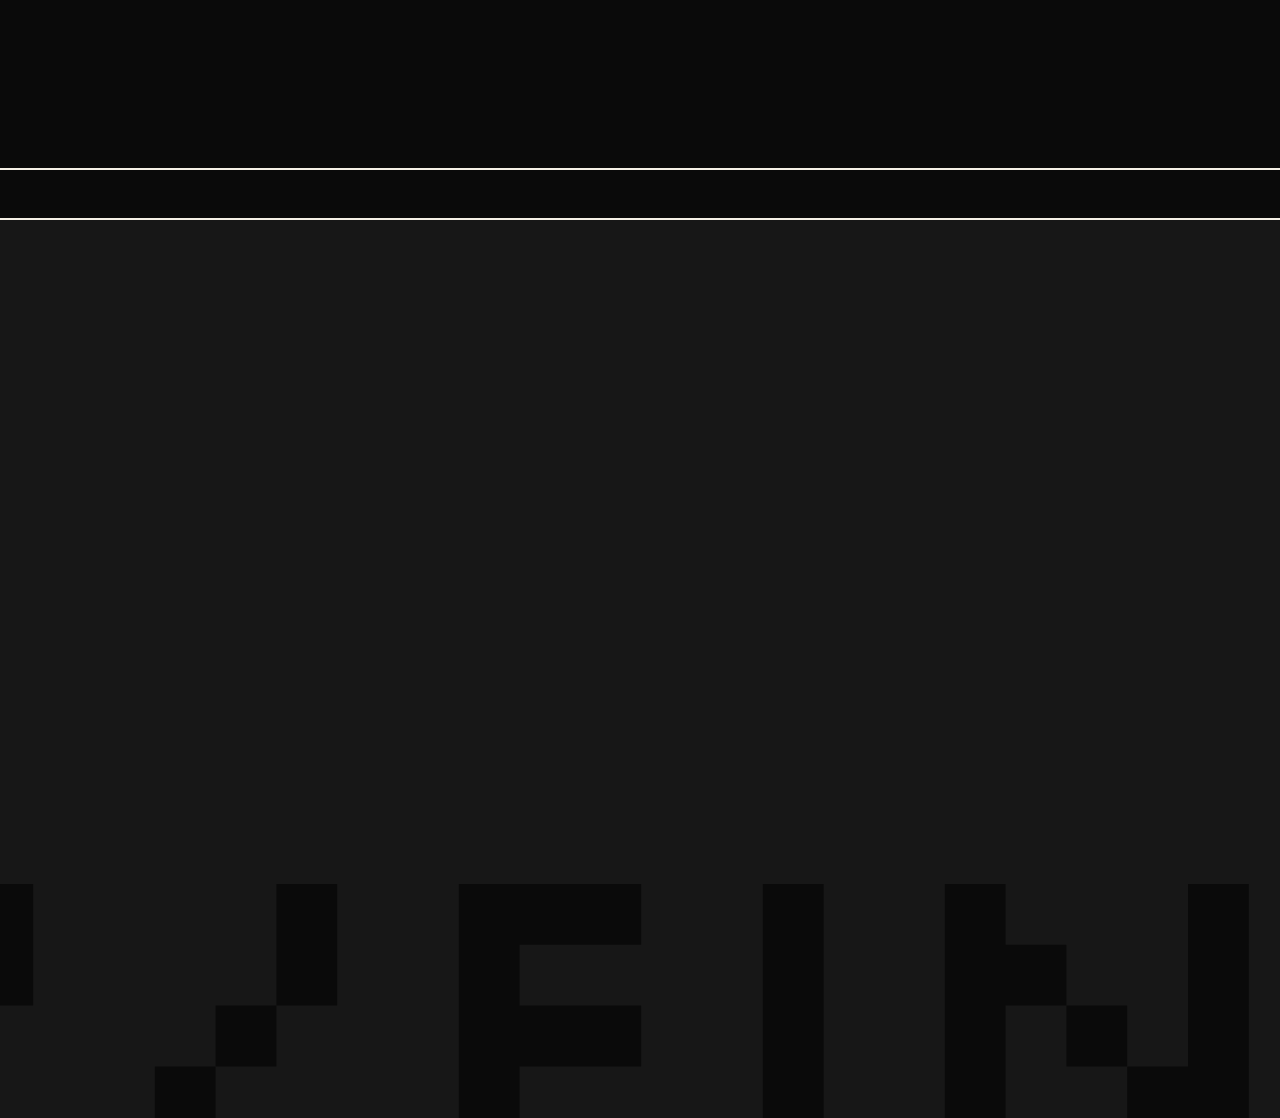
==== commit 18754923: "pics" ====
--- a/index.html
+++ b/index.html
@@ -1333,7 +1333,7 @@
     <div class="showcase-track" id="showcase-track">
       <a class="slide" data-num="01" data-project-trigger="krocket" href="#">
         <div class="slide-frame">
-          <img src="assets/01/cover.png" alt="KROCKET V1">
+          <img src="assets/01/top-01.jpg" alt="KROCKET V1">
           <div class="slide-meta">
             <p class="num">// 01</p>
             <h3>KROCKET V1</h3>
@@ -1344,7 +1344,7 @@
 
       <a class="slide" data-num="02" data-project-trigger="lukser" href="#">
         <div class="slide-frame">
-          <img src="assets/02/cover.png" alt="LUKSER">
+          <img src="assets/02/front.jpg" alt="LUKSER">
           <div class="slide-meta">
             <p class="num">// 02</p>
             <h3>LUKSER</h3>
@@ -1355,7 +1355,7 @@
 
       <a class="slide" data-num="03" data-project-trigger="locket" href="#">
         <div class="slide-frame">
-          <img src="assets/03/cover.png" alt="LOCKET">
+          <img src="assets/03/front-01.jpg" alt="LOCKET">
           <div class="slide-meta">
             <p class="num">// 03</p>
             <h3>LOCKET</h3>
@@ -1366,7 +1366,7 @@
 
       <a class="slide" data-num="04" data-project-trigger="batbot" href="#">
         <div class="slide-frame">
-          <img src="assets/04/cover.png" alt="BatBot V2">
+          <img src="assets/04/front.jpg" alt="BatBot V2">
           <div class="slide-meta">
             <p class="num">// 04</p>
             <h3>BATBOT V2</h3>
@@ -1377,7 +1377,7 @@
 
       <a class="slide" data-num="05" data-project-trigger="rgsound" href="#">
         <div class="slide-frame">
-          <img src="assets/05/cover.jpg" alt="RGSOUND">
+          <img src="assets/05/build-04.png" alt="RGSOUND">
           <div class="slide-meta">
             <p class="num">// 05</p>
             <h3>RGSOUND</h3>
@@ -1388,7 +1388,7 @@
 
       <a class="slide" data-num="06" data-project-trigger="unihigh" href="#">
         <div class="slide-frame">
-          <img src="assets/06/cover.png" alt="UNI HIGH">
+          <img src="assets/06/front-01.jpg" alt="UNI HIGH">
           <div class="slide-meta">
             <p class="num">// 06</p>
             <h3>UNI HIGH</h3>
@@ -1410,7 +1410,7 @@
 
       <a class="slide" data-num="08" data-project-trigger="lg06plus" href="#">
         <div class="slide-frame">
-          <img src="assets/08/cover.jpg" alt="LG06+">
+          <img src="assets/08/front-01.jpg" alt="LG06+">
           <div class="slide-meta">
             <p class="num">// 08</p>
             <h3>LG06+</h3>
@@ -1421,7 +1421,7 @@
 
       <a class="slide" data-num="09" data-project-trigger="capsound" href="#">
         <div class="slide-frame">
-          <img src="assets/09/cover.png" alt="CAPSOUND">
+          <img src="assets/09/front-01.png" alt="CAPSOUND">
           <div class="slide-meta">
             <p class="num">// 09</p>
             <h3>CAPSOUND</h3>
@@ -1432,7 +1432,7 @@
 
       <a class="slide" data-num="10" data-project-trigger="ctesttube" href="#">
         <div class="slide-frame">
-          <img src="assets/10/cover.jpg" alt="CTESTTUBE">
+          <img src="assets/10/in-use-01.jpg" alt="CTESTTUBE">
           <div class="slide-meta">
             <p class="num">// 10</p>
             <h3>CTESTTUBE</h3>
@@ -1443,7 +1443,7 @@
 
       <a class="slide" data-num="11" data-project-trigger="dice" href="#">
         <div class="slide-frame">
-          <img src="assets/11/cover.png" alt="DICE">
+          <img src="assets/11/example-01.png" alt="DICE">
           <div class="slide-meta">
             <p class="num">// 11</p>
             <h3>DICE</h3>
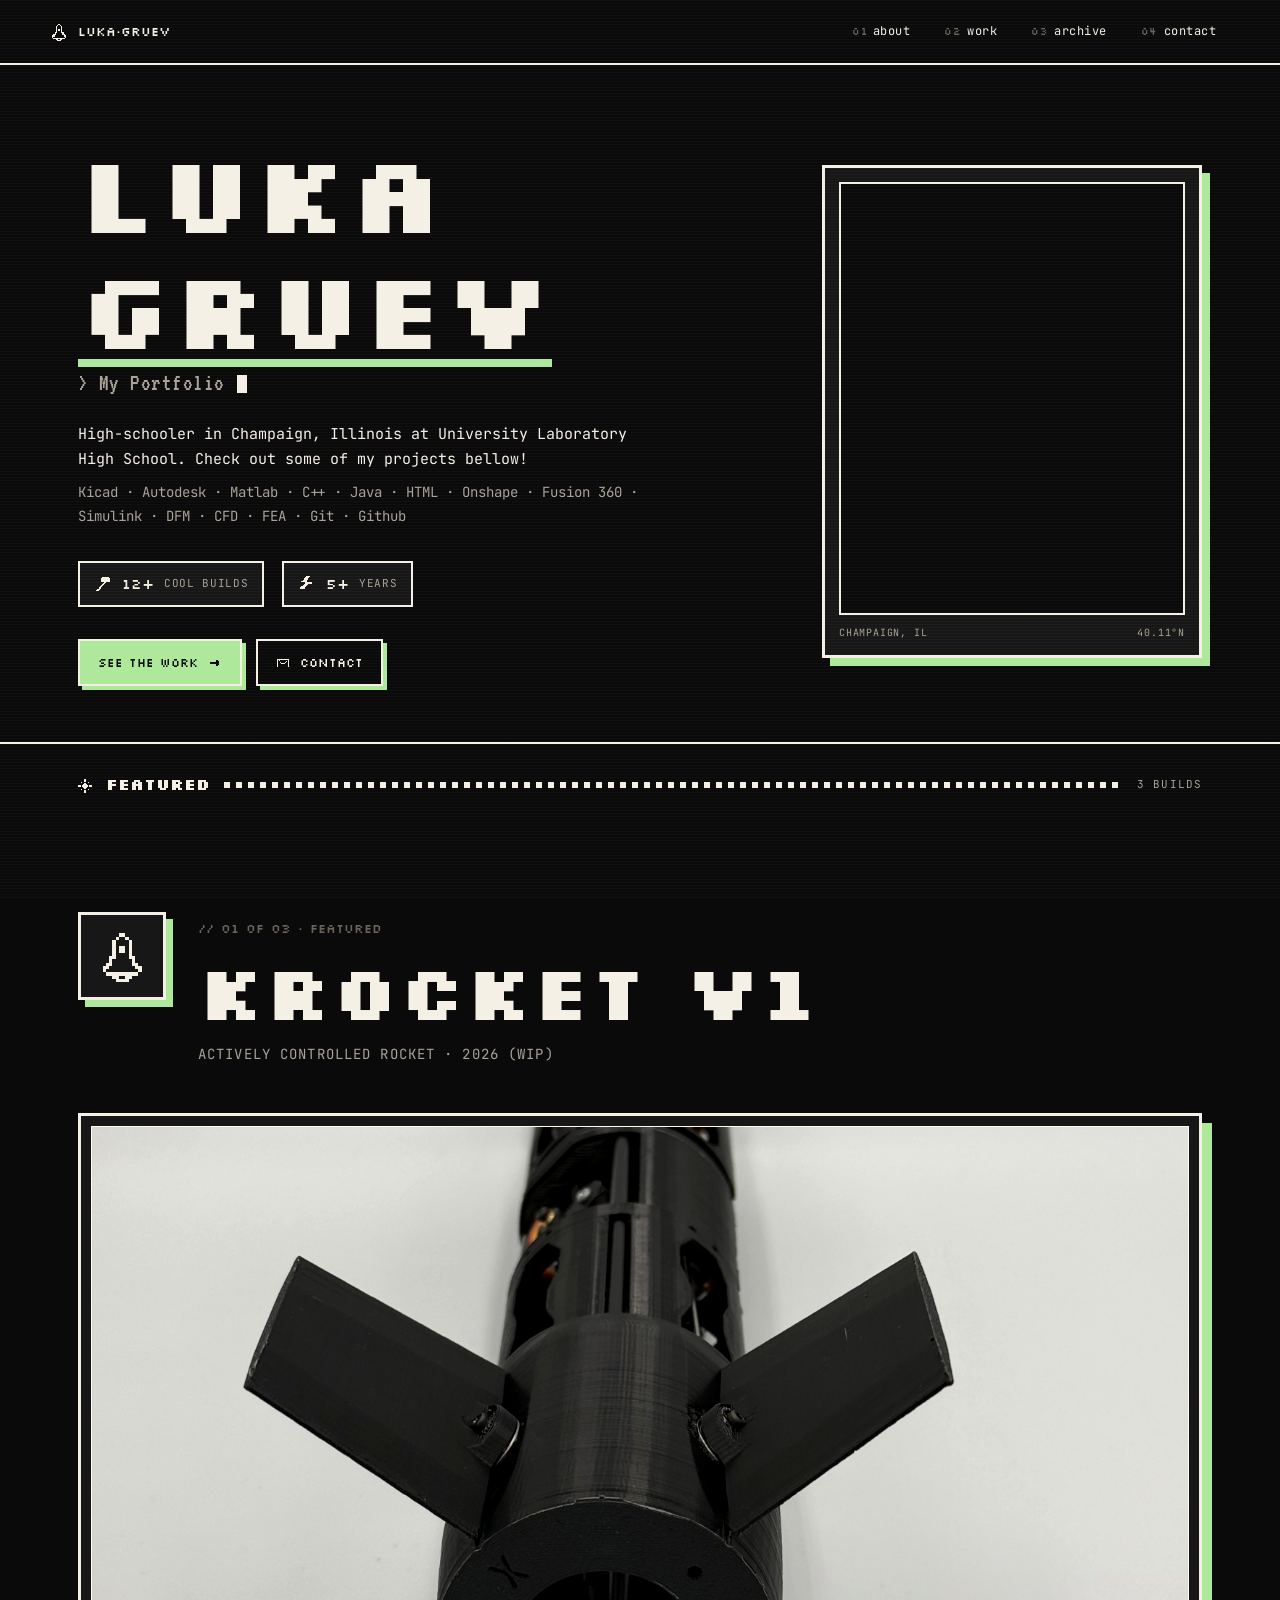
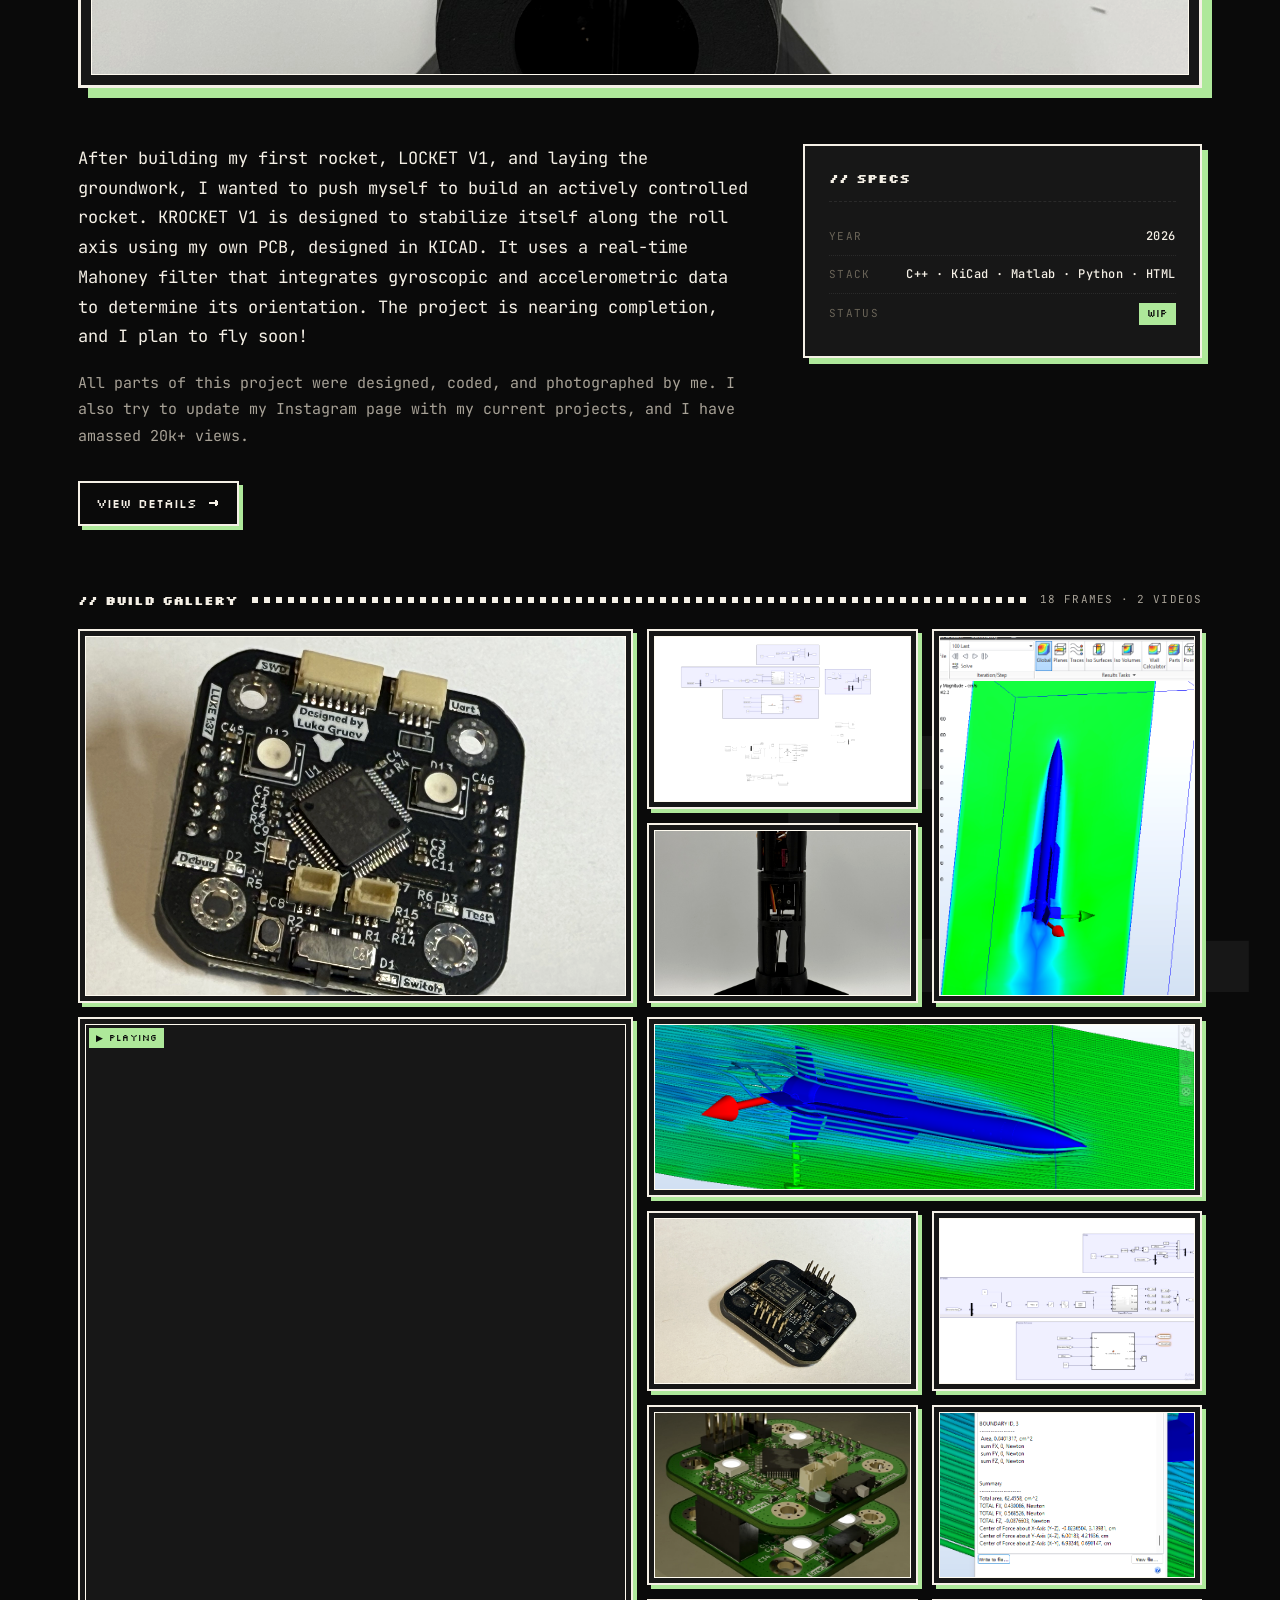
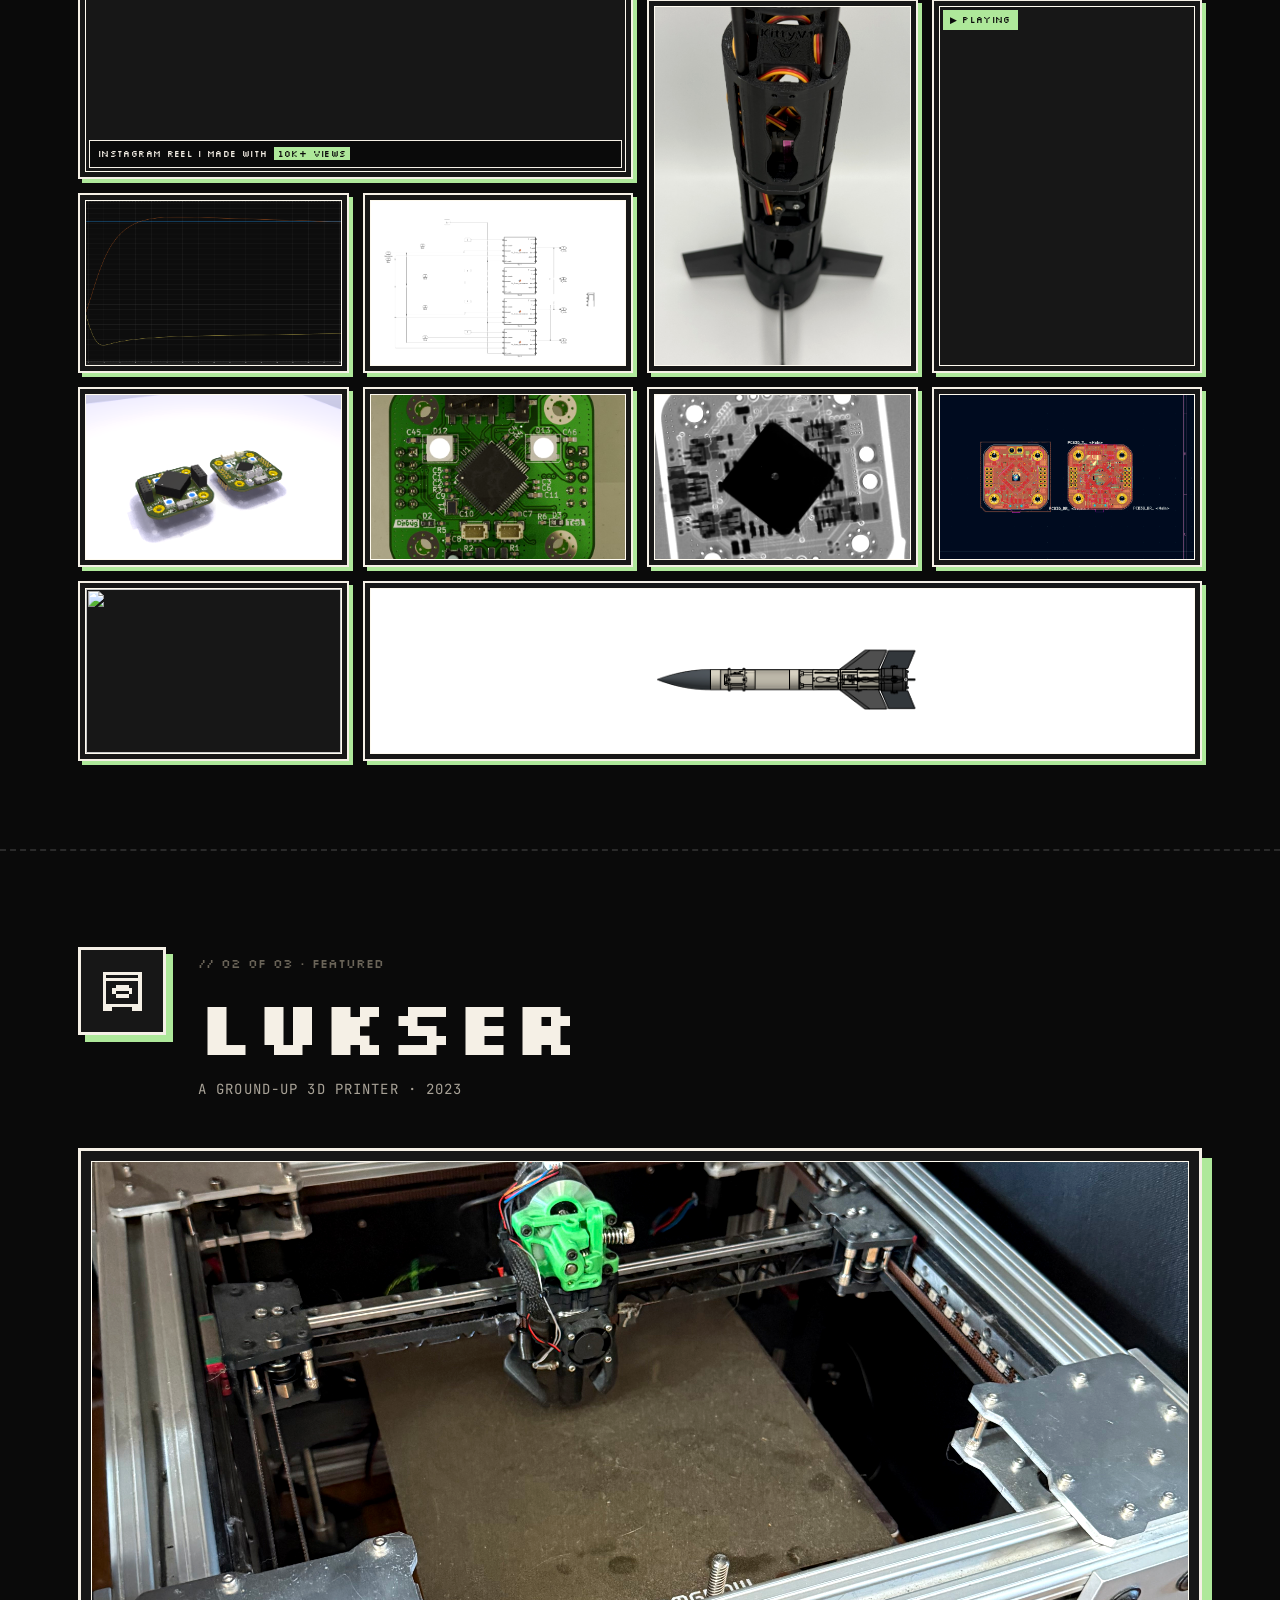
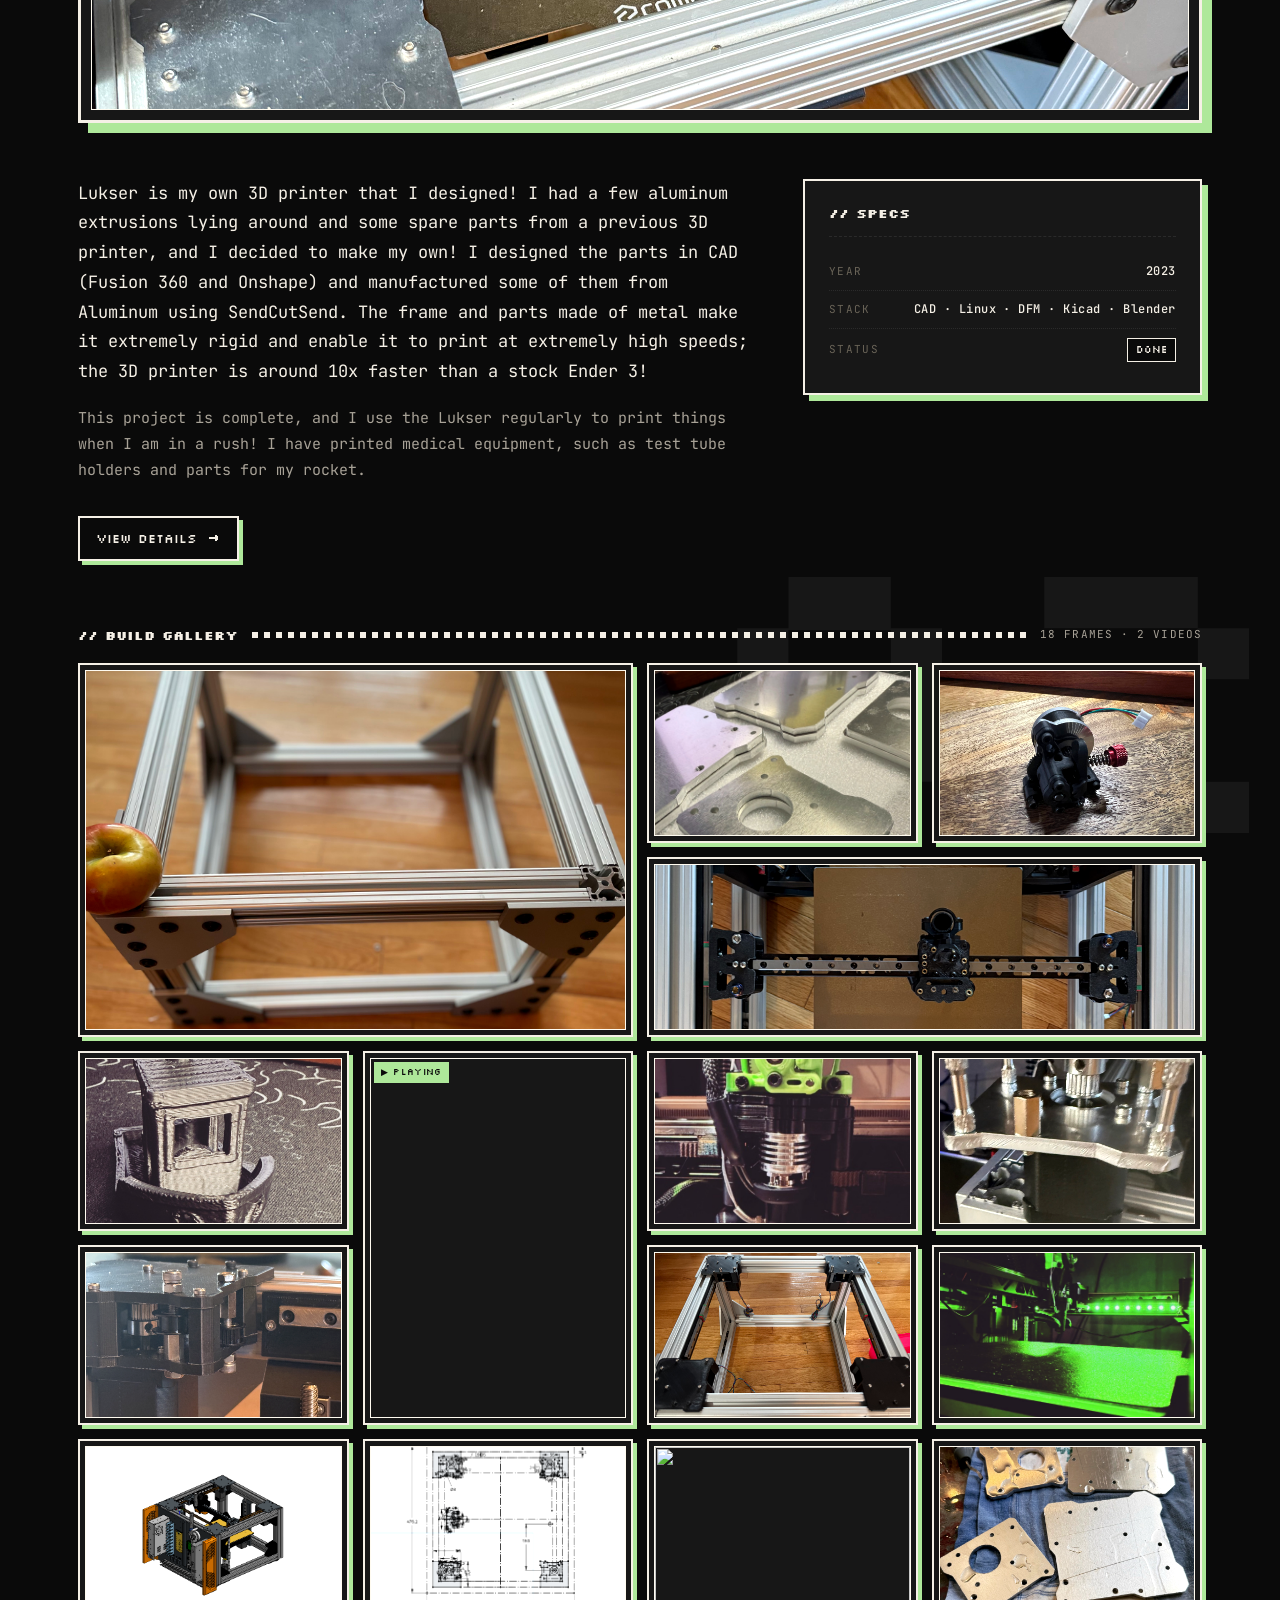
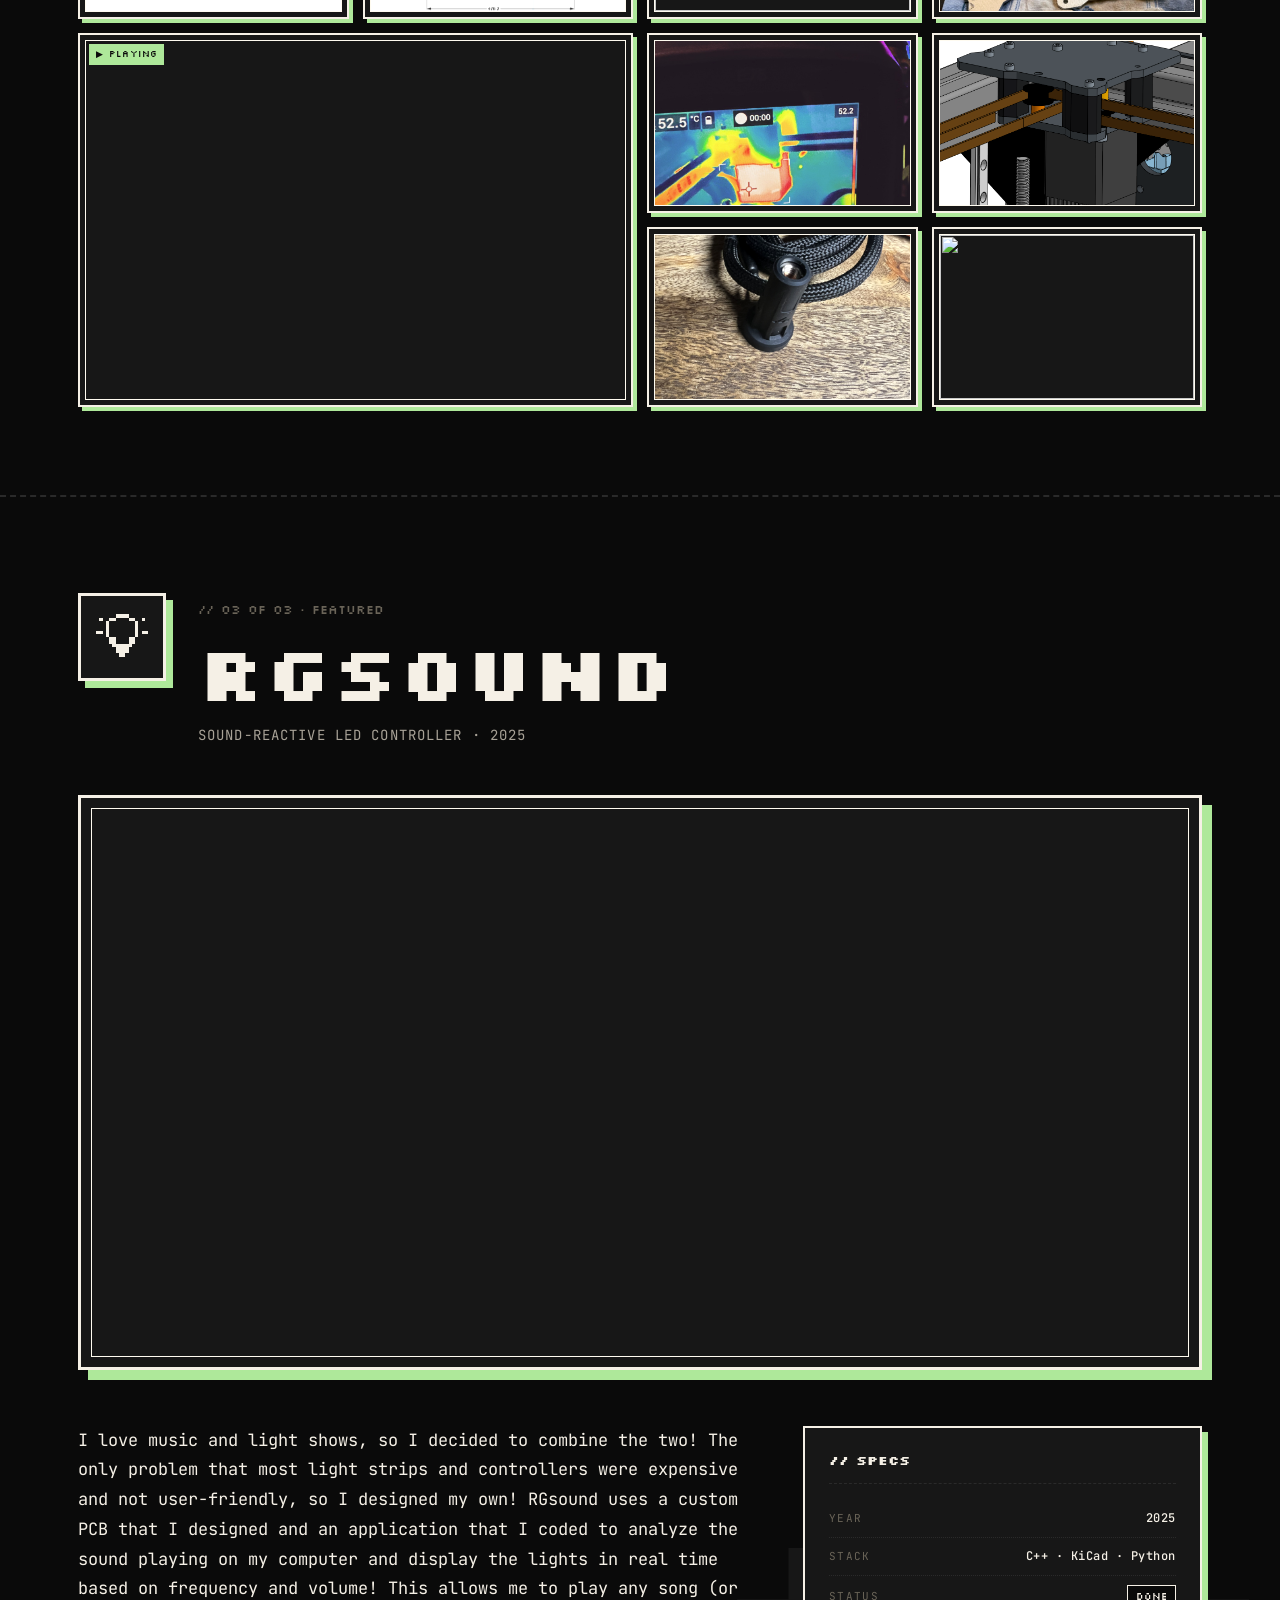
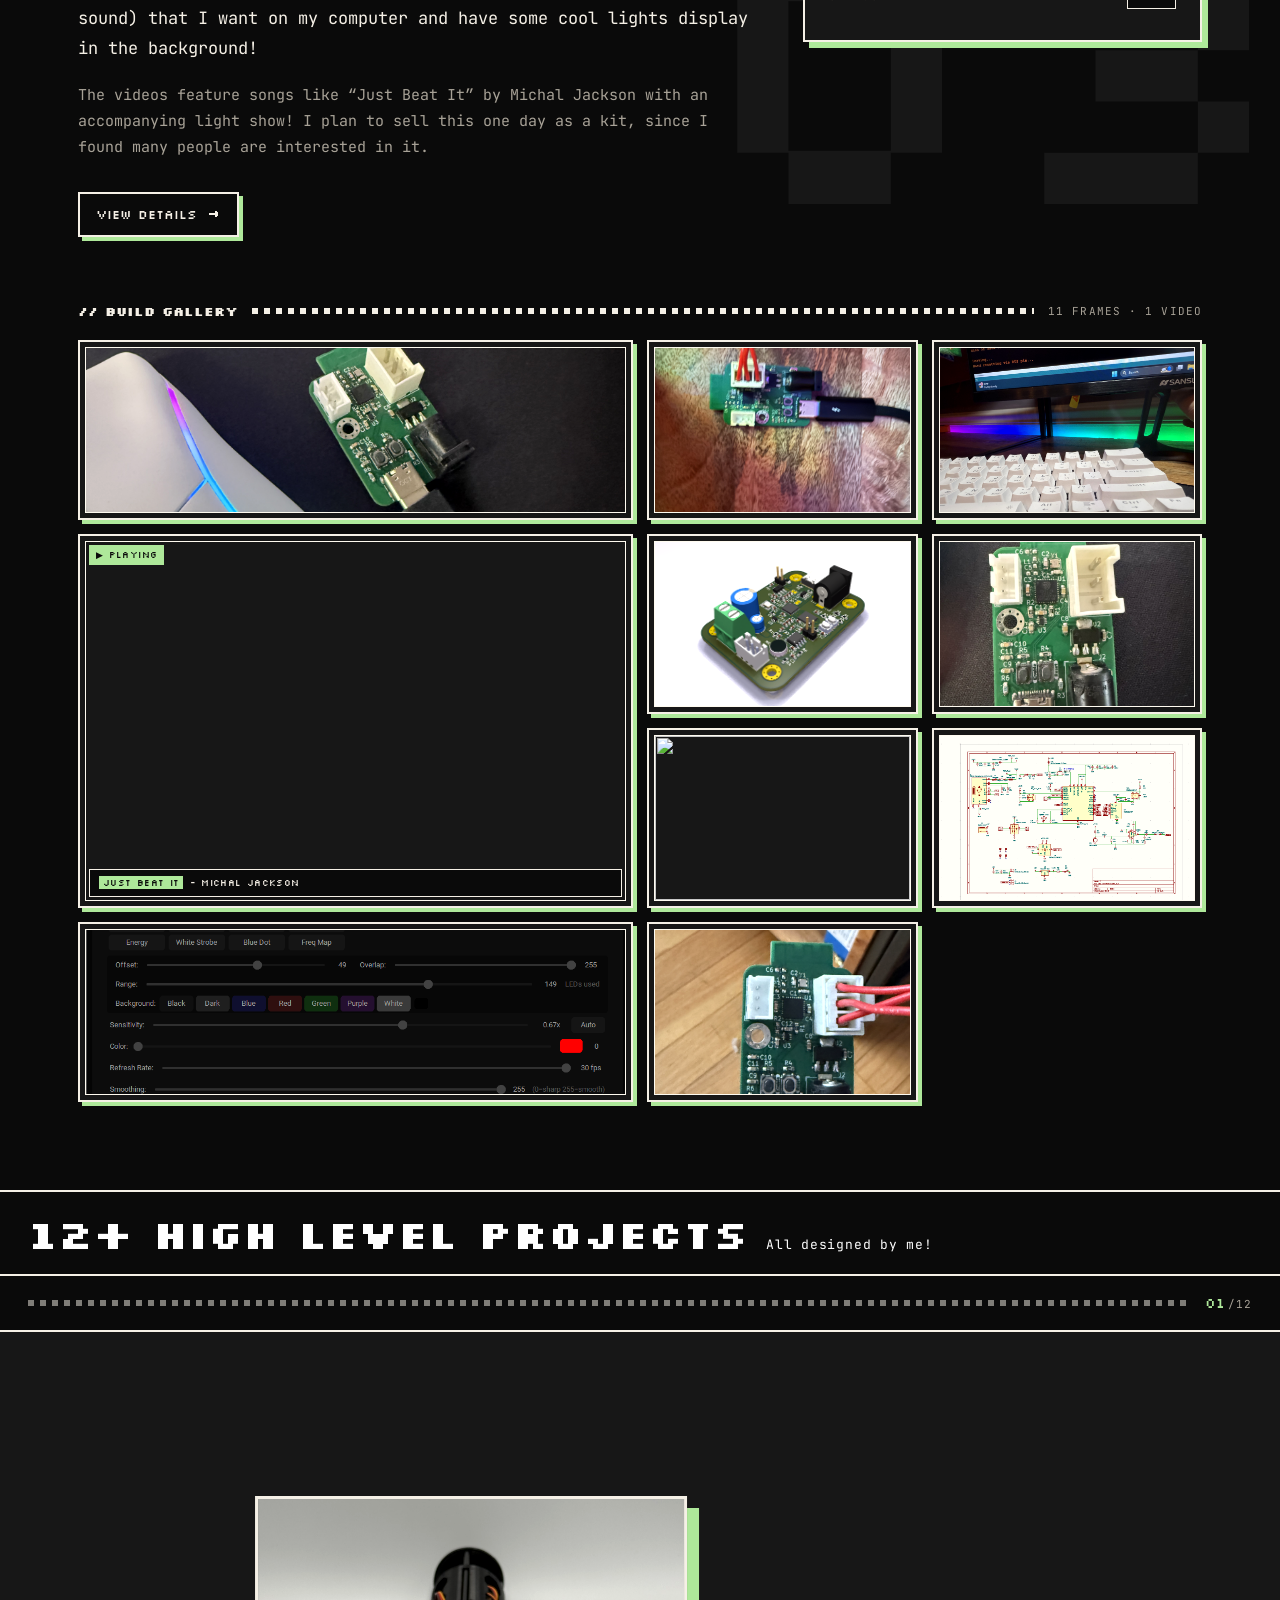
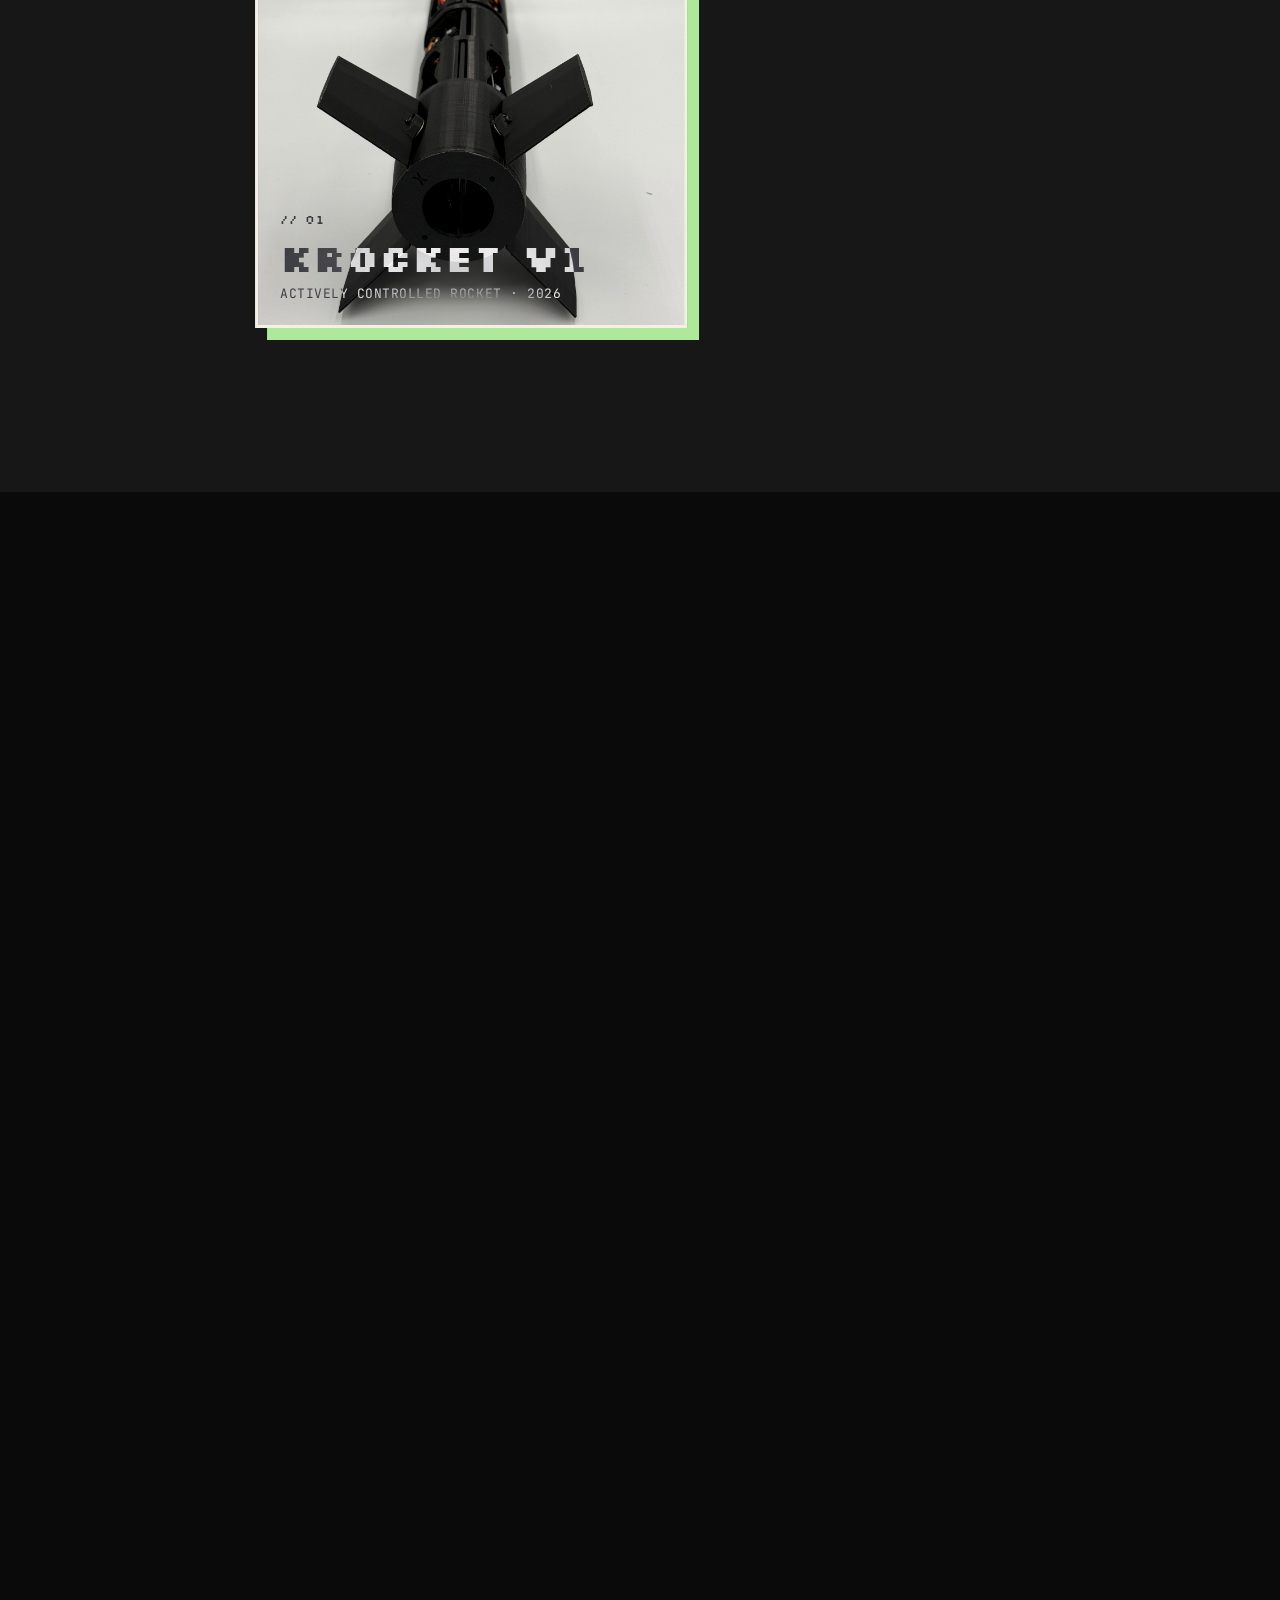
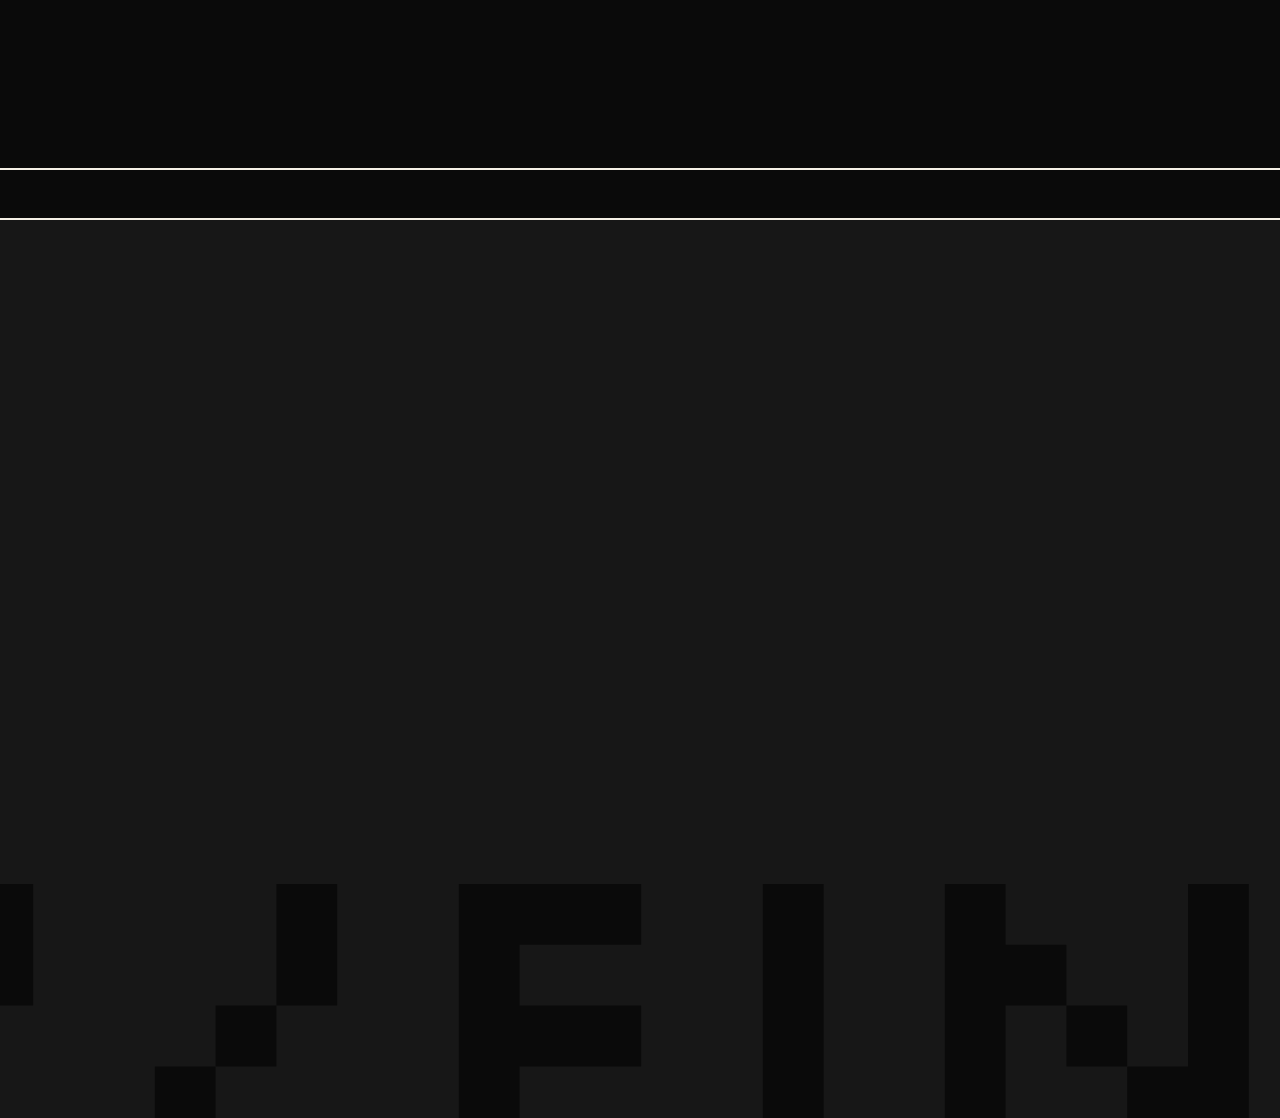
==== commit 54fee4af: "stakc" ====
--- a/index.html
+++ b/index.html
@@ -1137,7 +1137,7 @@
         <h4>// SPECS</h4>
         <ul>
           <li><span>Year</span><strong>2026</strong></li>
-          <li><span>Stack</span><strong>C++ · KiCad</strong></li>
+          <li><span>Stack</span><strong>C++ · KiCad · Matlab · Python · HTML</strong></li>
           <li><span>Status</span><strong class="wip">WIP</strong></li>
         </ul>
       </aside>
@@ -1211,7 +1211,7 @@
         <h4>// SPECS</h4>
         <ul>
           <li><span>Year</span><strong>2023</strong></li>
-          <li><span>Stack</span><strong>CAD · Linux · DFM</strong></li>
+          <li><span>Stack</span><strong>CAD · Linux · DFM · Kicad · Blender</strong></li>
           <li><span>Status</span><strong class="done">DONE</strong></li>
         </ul>
       </aside>
@@ -1285,7 +1285,7 @@
         <h4>// SPECS</h4>
         <ul>
           <li><span>Year</span><strong>2025</strong></li>
-          <li><span>Stack</span><strong>C++ · KiCad</strong></li>
+          <li><span>Stack</span><strong>C++ · KiCad · Python</strong></li>
           <li><span>Status</span><strong class="done">DONE</strong></li>
         </ul>
       </aside>
